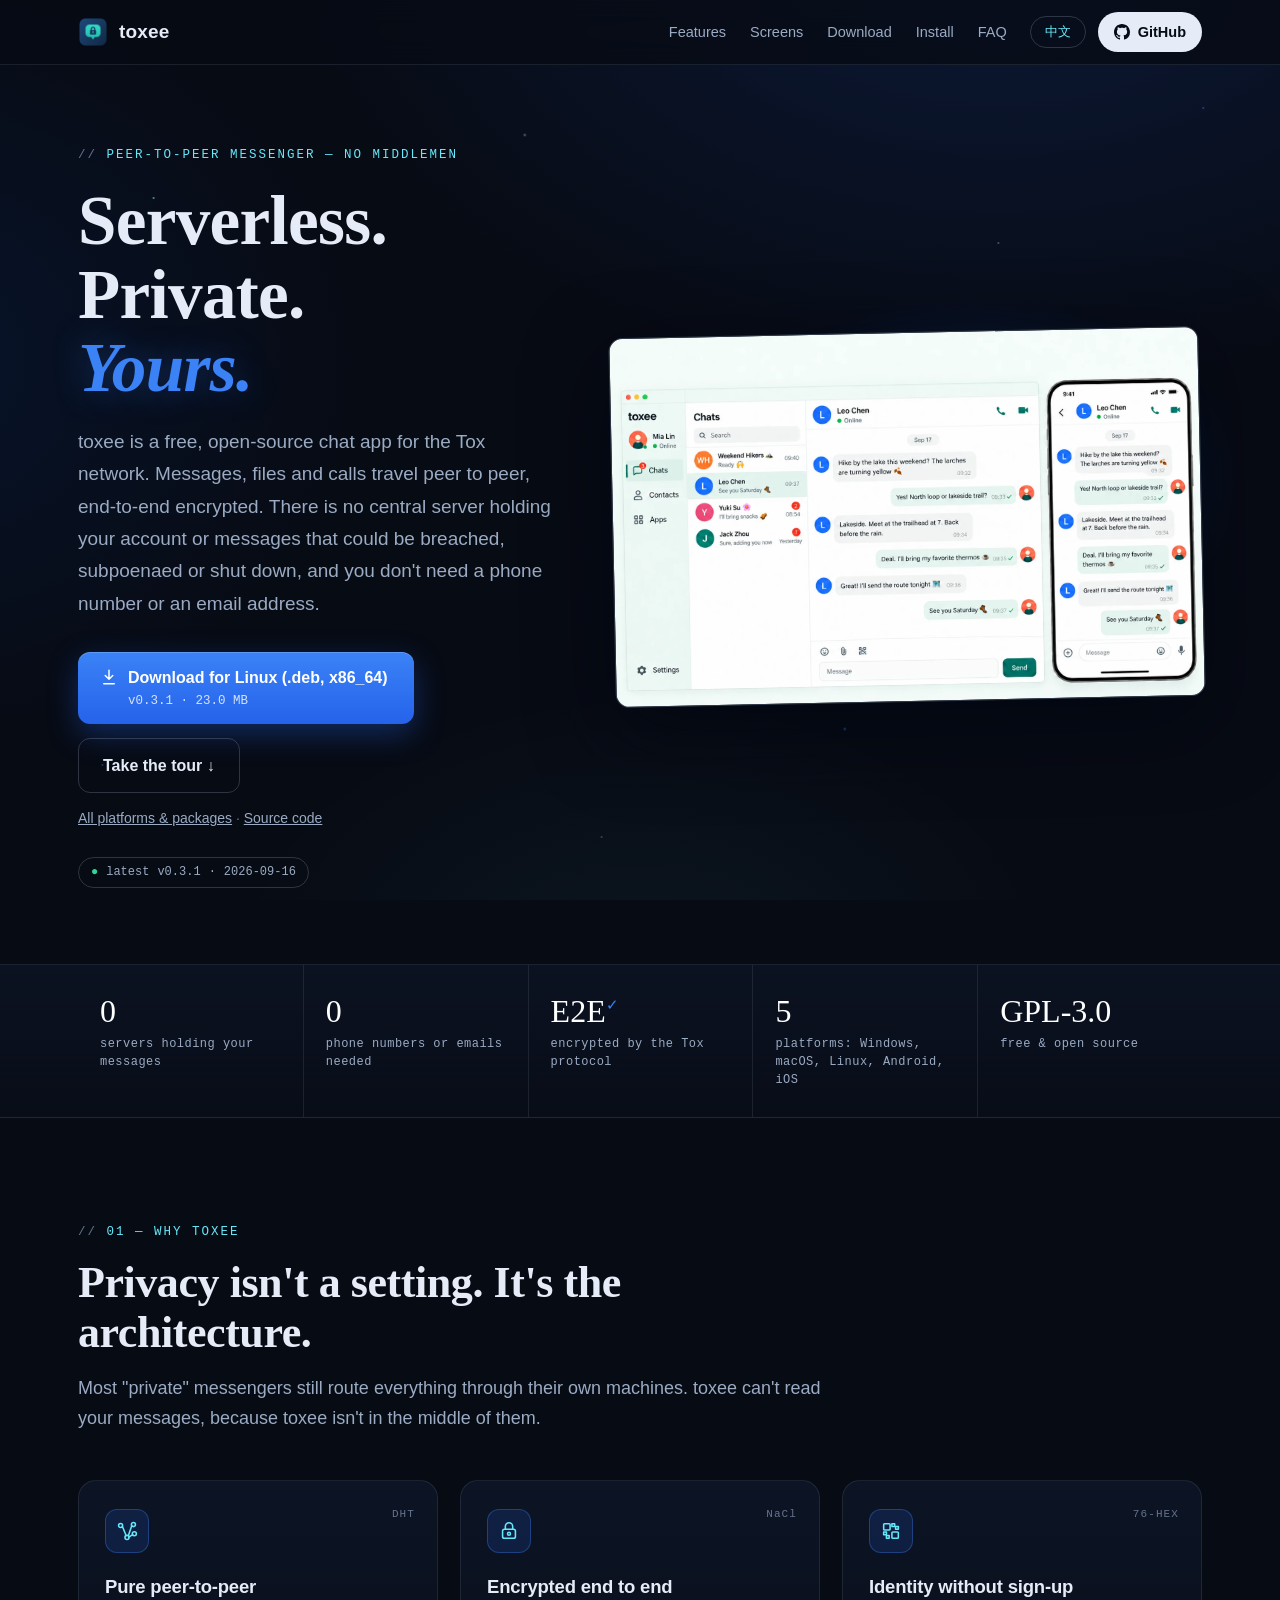
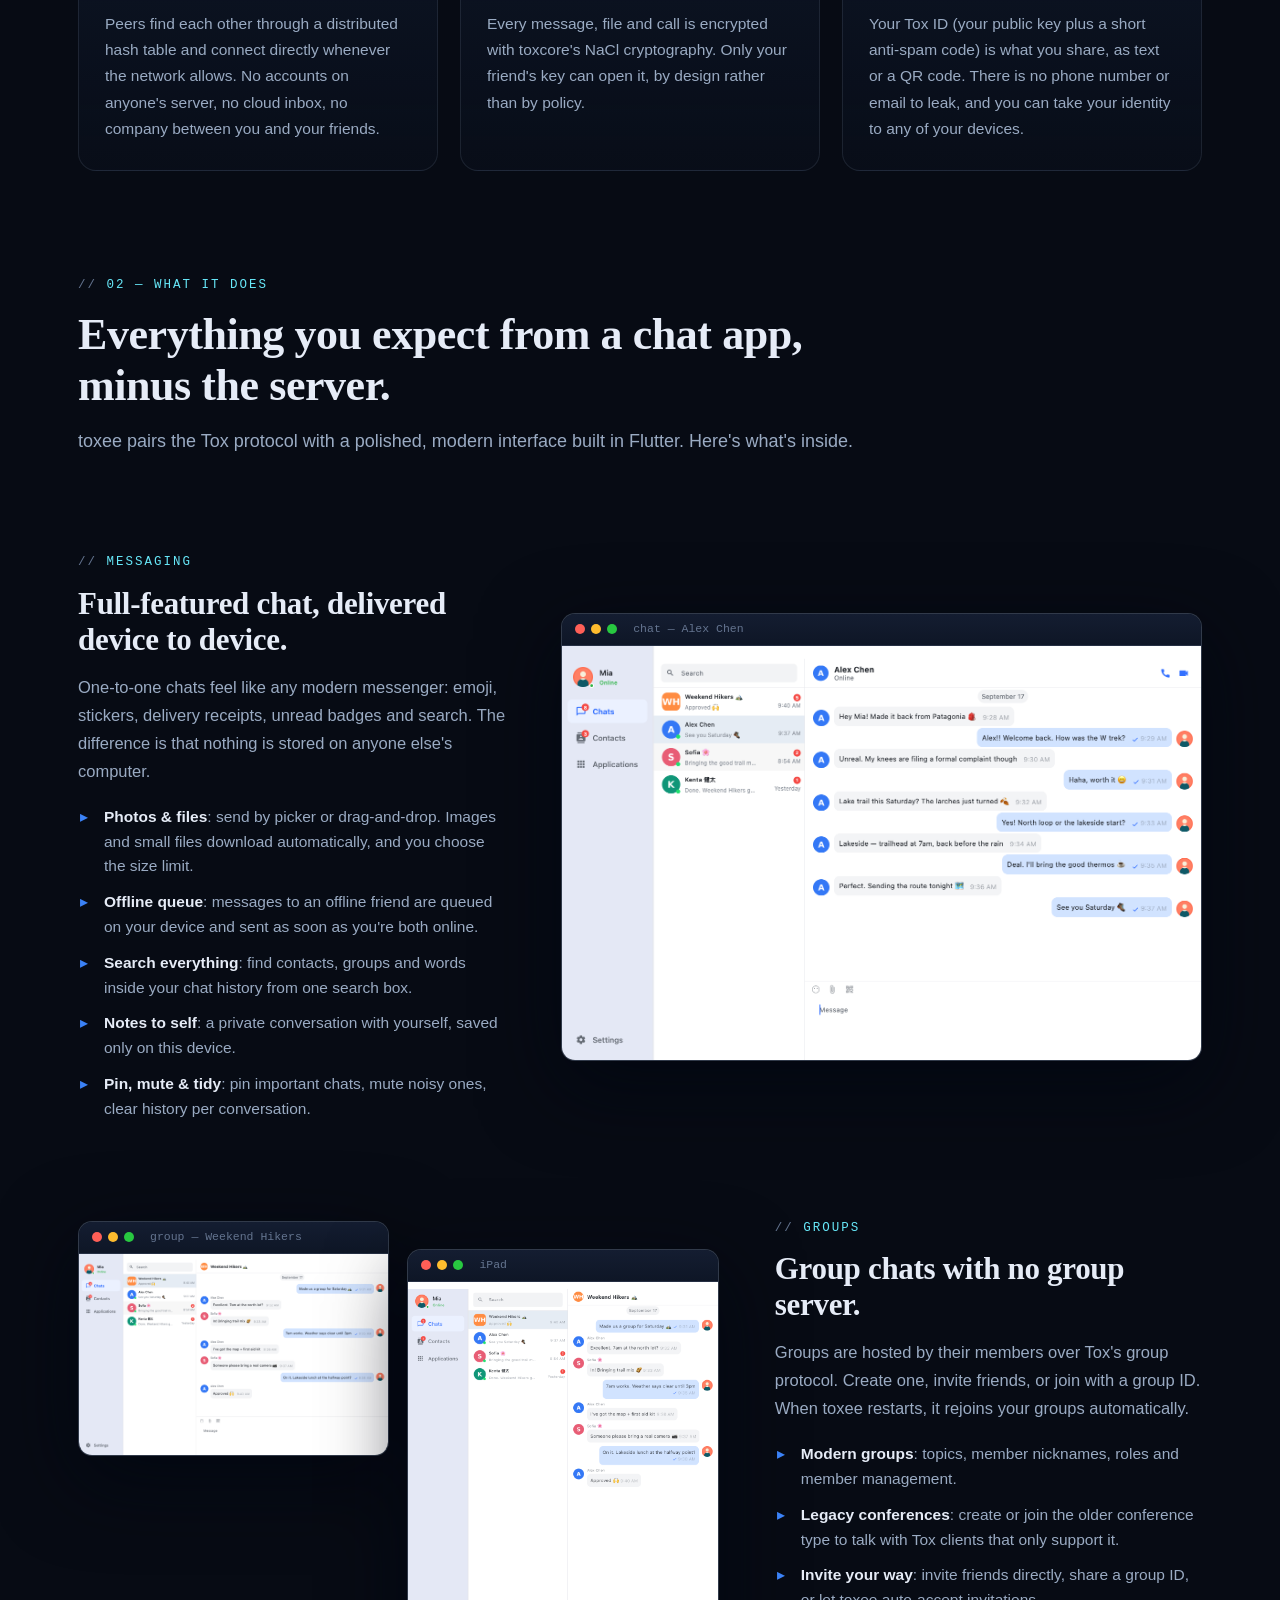
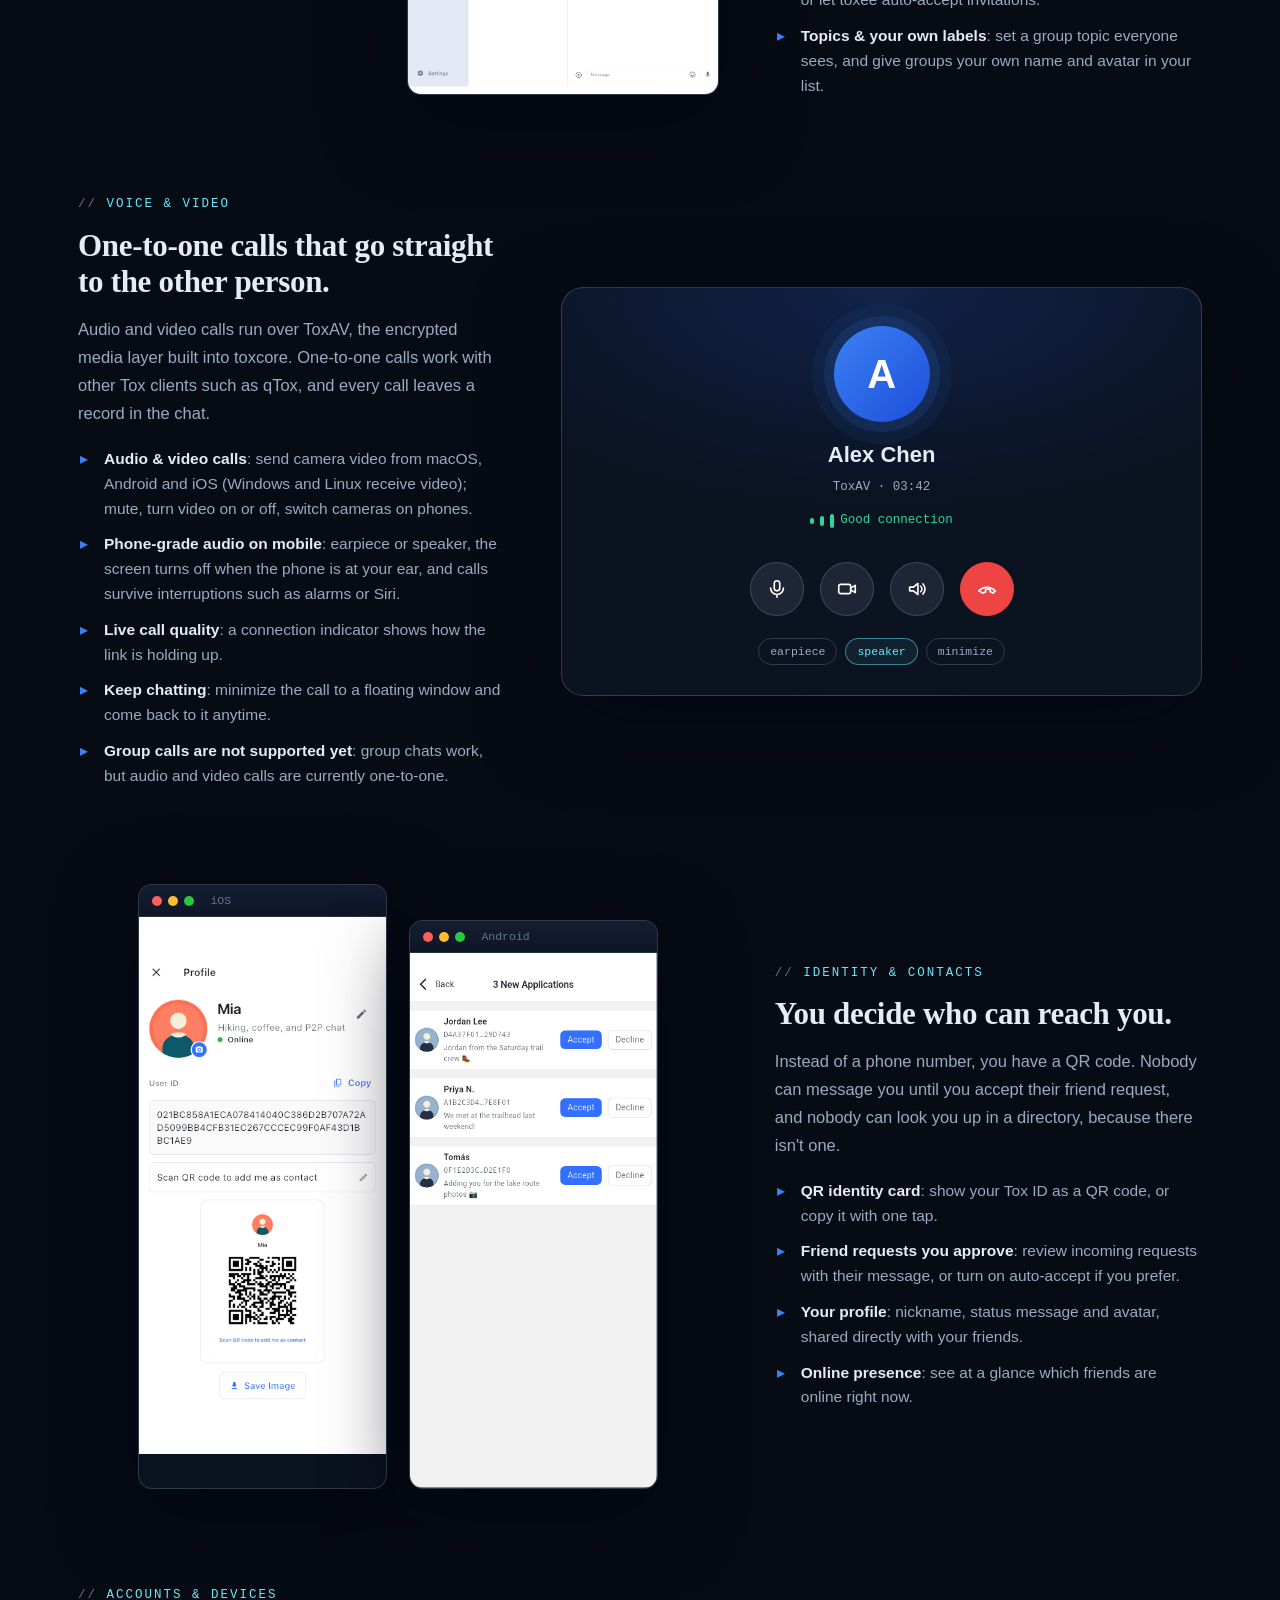
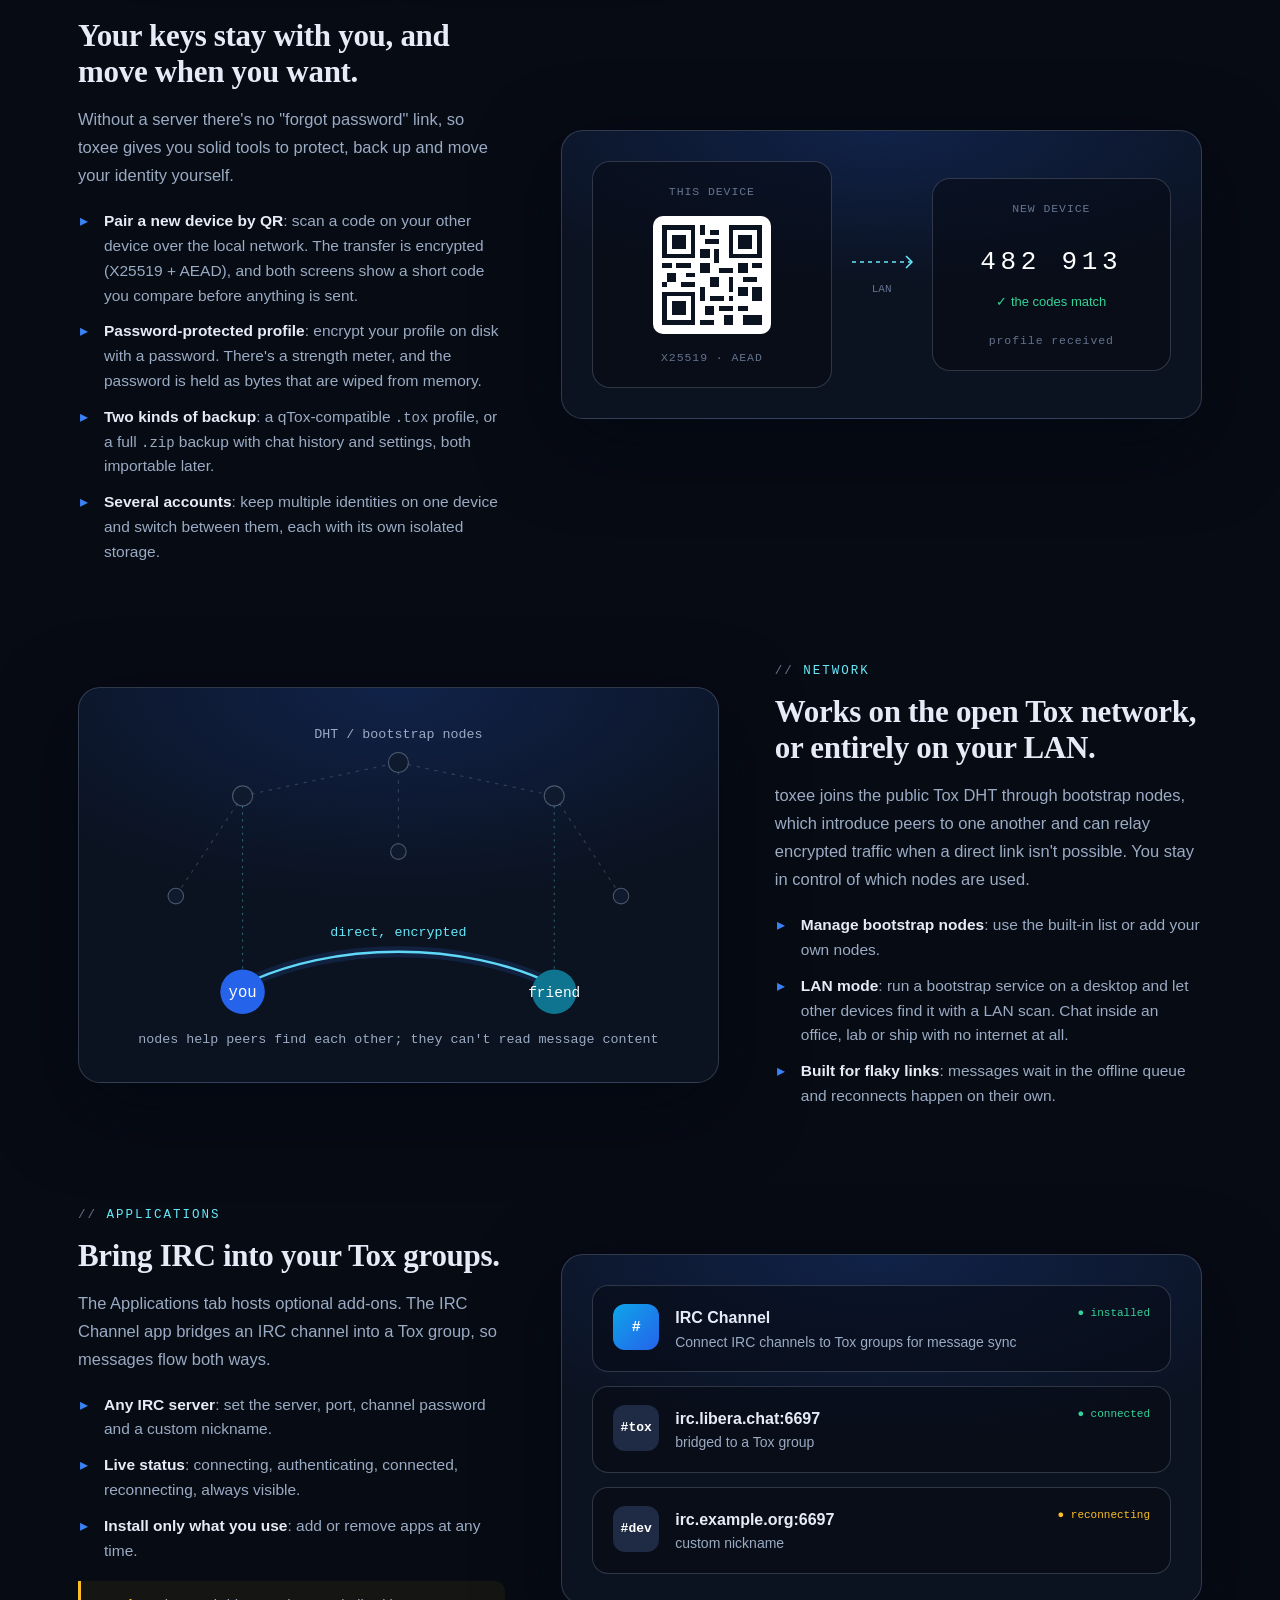
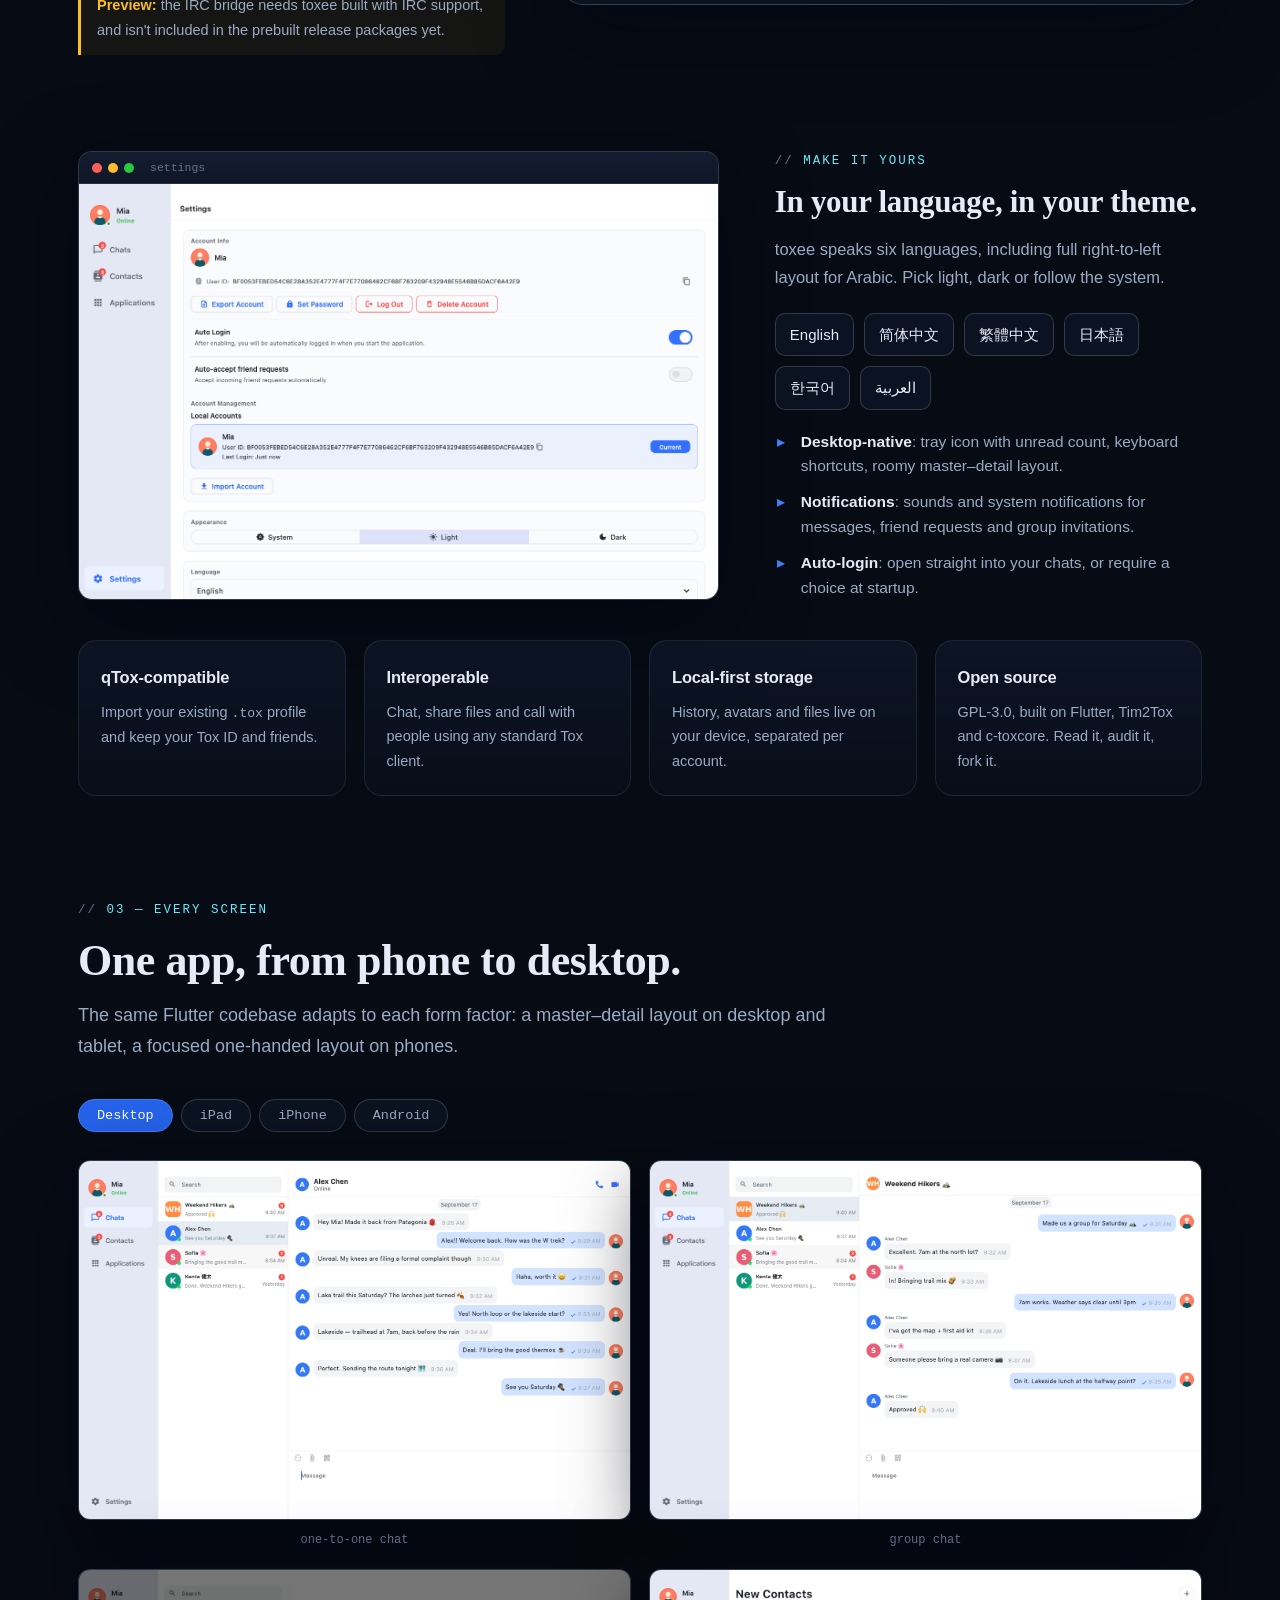
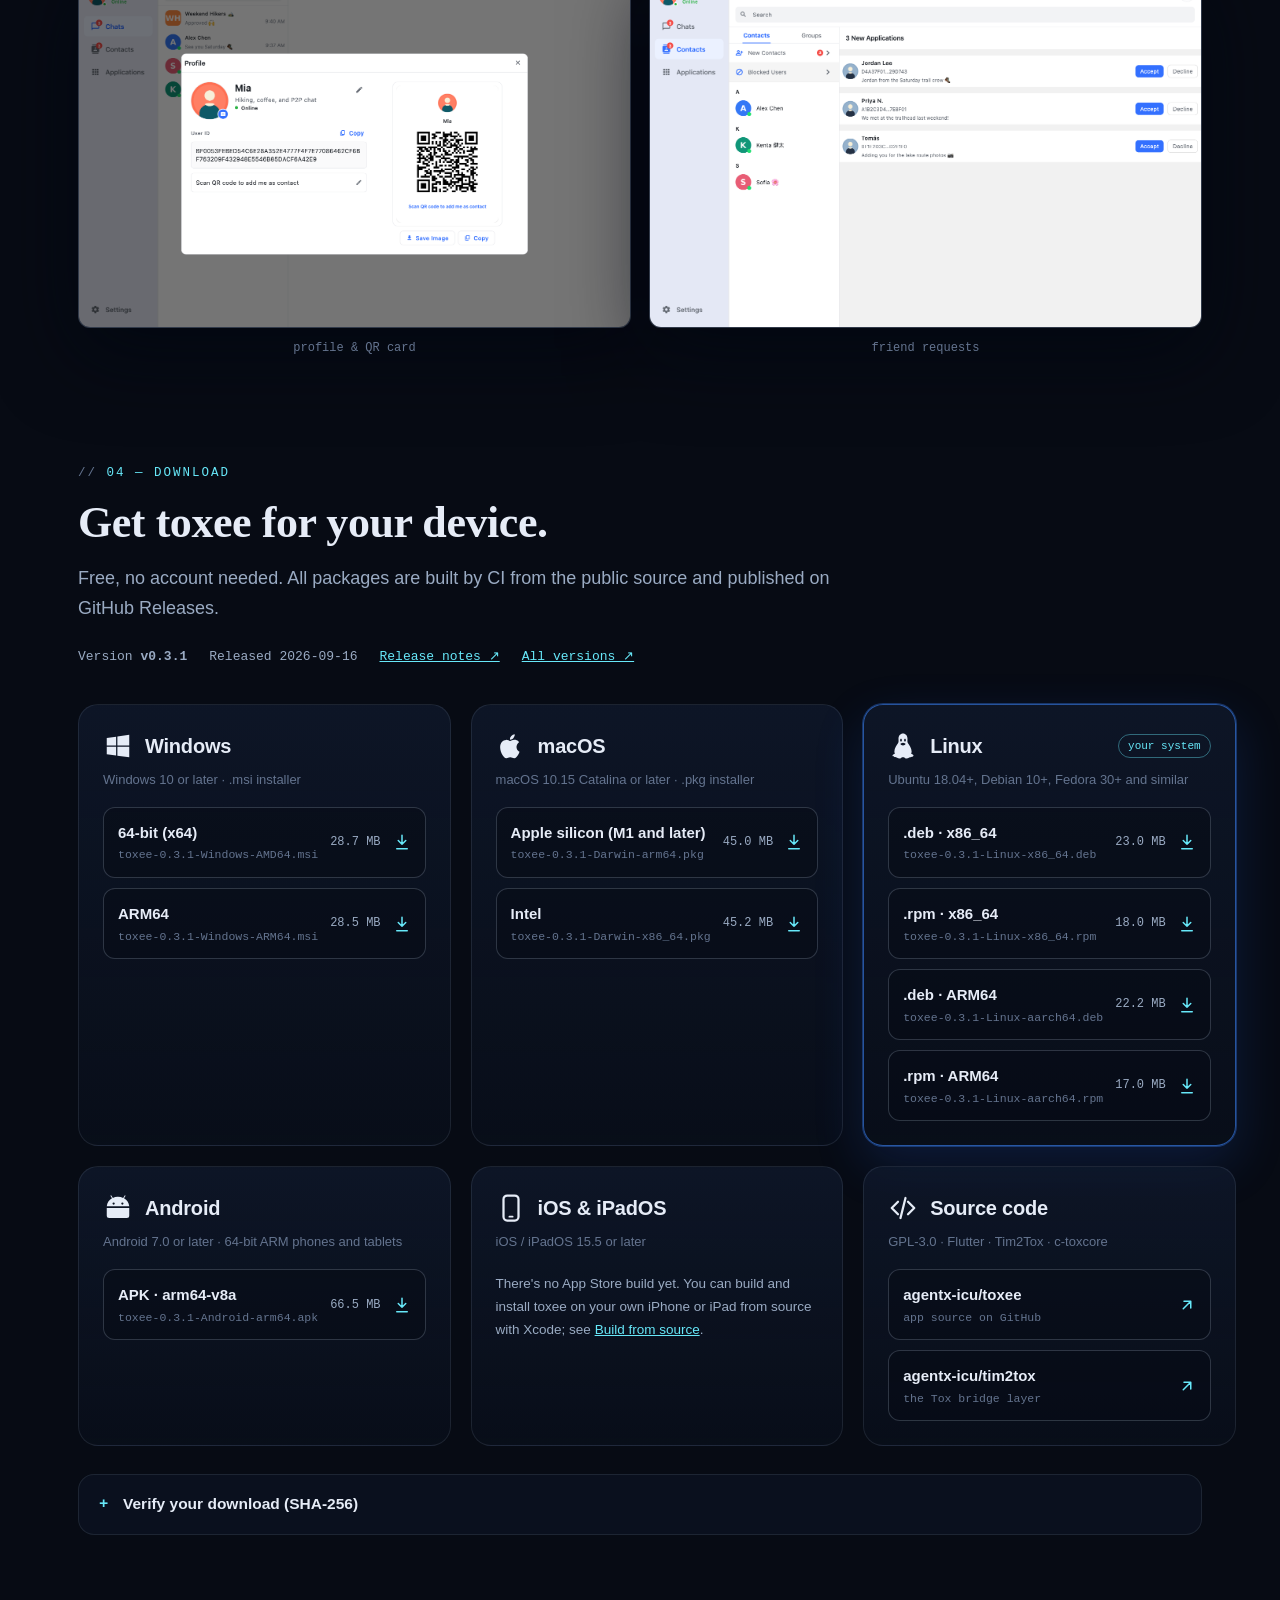
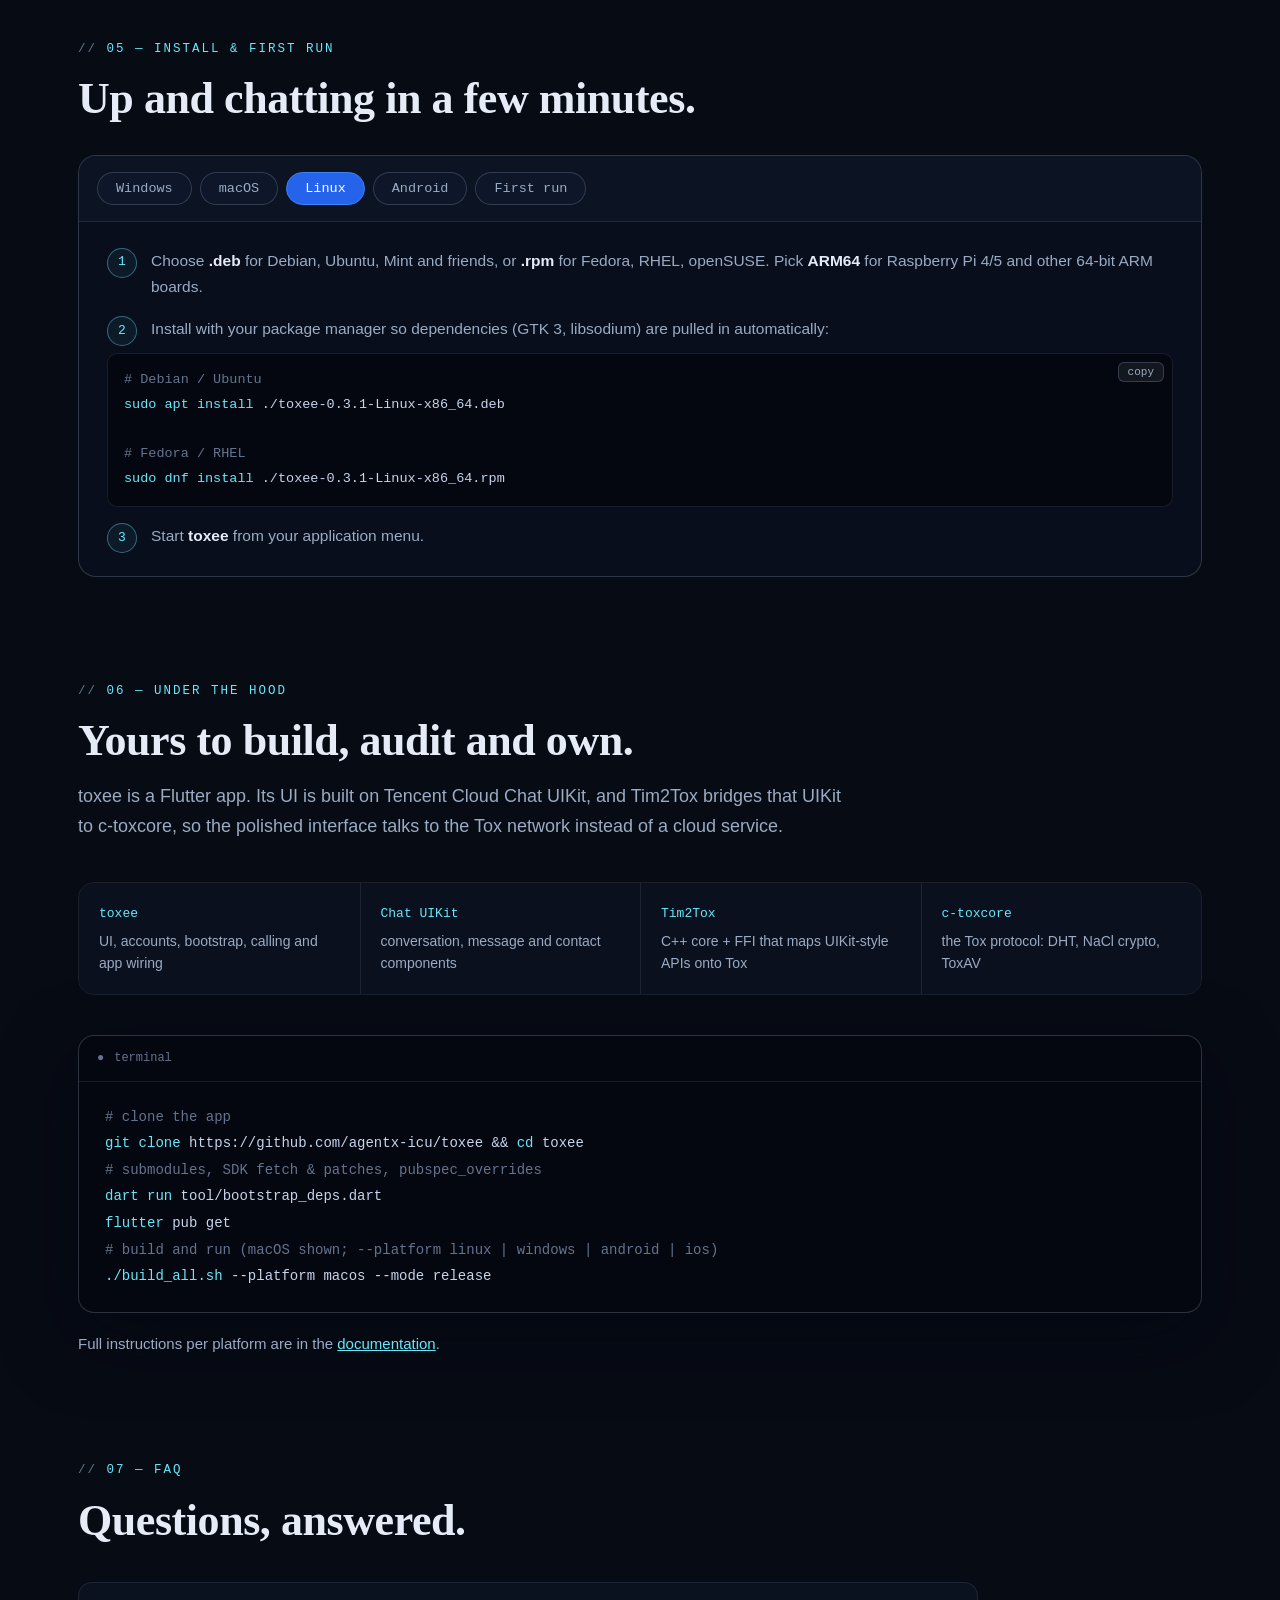
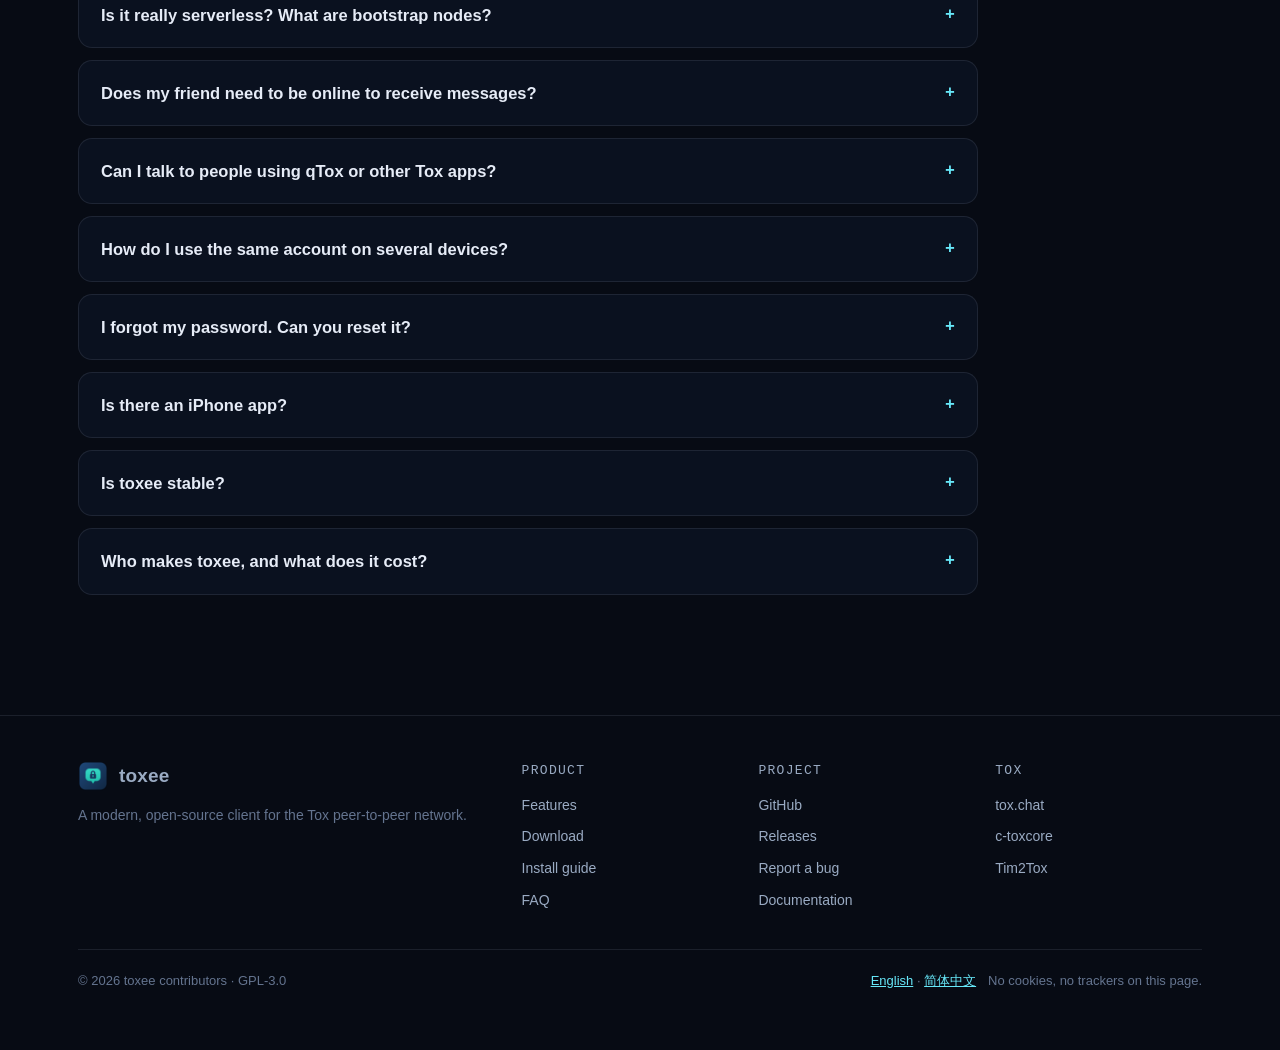
==== en/index.html @ 30efc0be "Clarify toxee group call support" ====
<!DOCTYPE html>
<!-- Generated from ../index.html by tools/build_lang_pages.py. Do not edit. -->
<html lang="en" data-lang="en" data-page-lang="en" data-base="../">
<head>
<meta charset="utf-8">
<meta name="viewport" content="width=device-width, initial-scale=1">
<title>toxee — Serverless, private, peer-to-peer chat</title>
<meta name="description" content="toxee is a free, open-source chat app for the Tox peer-to-peer network. No servers, no phone number, end-to-end encrypted messages, files, groups and calls on Windows, macOS, Linux, Android and iOS.">
<meta name="theme-color" content="#070b14">
<link rel="canonical" href="https://toxee.agentx.icu/en/">
<link rel="alternate" hreflang="en" href="https://toxee.agentx.icu/en/">
<link rel="alternate" hreflang="zh-Hans" href="https://toxee.agentx.icu/zh/">
<link rel="alternate" hreflang="x-default" href="https://toxee.agentx.icu/">
<link rel="icon" type="image/png" href="../assets/img/app_icon.png">
<link rel="apple-touch-icon" href="../assets/img/app_icon.png">
<meta property="og:type" content="website">
<meta property="og:url" content="https://toxee.agentx.icu/en/">
<meta property="og:title" content="toxee — Serverless. Private. Yours.">
<meta property="og:description" content="A modern chat client for the Tox P2P network. No servers, no phone numbers, end-to-end encrypted.">
<meta property="og:image" content="https://toxee.agentx.icu/assets/img/en/quiet-modern.webp">
<meta name="twitter:card" content="summary_large_image">
<script>
  // Pick the language before first paint so the page never flashes the wrong one.
  (function () {
    var l = document.documentElement.getAttribute("data-page-lang");
    if (!l) {
      try { l = localStorage.getItem("toxee_lang"); } catch (e) {}
      var q = /[?&]lang=(en|zh)\b/.exec(location.search);
      if (q) l = q[1];
      if (l !== "en" && l !== "zh") l = /^zh\b/i.test(navigator.language || "") ? "zh" : "en";
    }
    document.documentElement.setAttribute("data-lang", l);
    document.documentElement.lang = l === "zh" ? "zh-Hans" : "en";
  })();
</script>
<link rel="stylesheet" href="../assets/css/site.css">
</head>
<body>
<div class="mesh" aria-hidden="true"></div>

<!-- ====================================================== nav -->
<nav class="nav">
  <div class="wrap nav-in">
    <a class="brand" href="#top"><img src="../assets/img/app_icon.png" alt="" width="30" height="30"><span>toxee</span></a>
    <div class="nav-spacer"></div>
    <div class="nav-links">
      <a class="nav-a" href="#features"><span class="en">Features</span><span class="zh">功能</span></a>
      <a class="nav-a" href="#screens"><span class="en">Screens</span><span class="zh">界面</span></a>
      <a class="nav-a" href="#download"><span class="en">Download</span><span class="zh">下载</span></a>
      <a class="nav-a" href="#install"><span class="en">Install</span><span class="zh">安装</span></a>
      <a class="nav-a" href="#faq">FAQ</a>
    </div>
    <button class="lang-toggle" type="button" data-aria-en="切换到中文" data-aria-zh="Switch to English" aria-label="切换到中文"><span class="en">中文</span><span class="zh">EN</span></button>
    <a class="gh" href="https://github.com/agentx-icu/toxee" rel="noopener">
      <svg width="16" height="16" viewBox="0 0 16 16" fill="currentColor" aria-hidden="true"><path d="M8 0C3.58 0 0 3.58 0 8c0 3.54 2.29 6.53 5.47 7.59.4.07.55-.17.55-.38 0-.19-.01-.82-.01-1.49-2.01.37-2.53-.49-2.69-.94-.09-.23-.48-.94-.82-1.130-.28-.15-.68-.52-.01-.53.63-.01 1.08.58 1.23.82.72 1.21 1.87.87 2.33.66.07-.52.28-.87.51-1.07-1.78-.2-3.64-.89-3.64-3.95 0-.87.31-1.59.82-2.15-.08-.2-.36-1.02.08-2.12 0 0 .67-.21 2.2.82.64-.18 1.32-.27 2-.27s1.36.09 2 .27c1.53-1.04 2.2-.82 2.2-.82.44 1.1.16 1.92.08 2.12.51.56.82 1.27.82 2.15 0 3.070-1.87 3.75-3.65 3.95.29.25.54.73.54 1.48 0 1.07-.01 1.93-.01 2.2 0 .21.15.46.55.38A8.01 8.01 0 0 0 16 8c0-4.42-3.58-8-8-8z"/></svg>
      <span>GitHub</span>
    </a>
  </div>
</nav>

<!-- ====================================================== hero -->
<header class="hero" id="top">
  <div class="wrap hero-grid">
    <div>
      <div class="eyebrow rise d1"><span class="en">peer-to-peer messenger — no middlemen</span><span class="zh">点对点通讯 — 没有中间人</span></div>
      <h1 class="rise d2"><span class="en">Serverless.<br>Private.<br><em>Yours.</em></span><span class="zh">无服务器。<br>真隐私。<br><em>属于你。</em></span></h1>
      <p class="lead rise d3">
        <span class="en">toxee is a free, open-source chat app for the Tox network. Messages, files and calls travel peer to peer, end-to-end encrypted. There is no central server holding your account or messages that could be breached, subpoenaed or shut down, and you don't need a phone number or an email address.</span>
        <span class="zh">toxee 是一款基于 Tox 网络的免费开源聊天应用。消息、文件与通话在设备之间点对点传输，全程端到端加密——没有存放你账号和消息、可被入侵、调取或关停的中心服务器，也不需要手机号或邮箱。</span>
      </p>
      <div class="cta-row rise d4">
        <a class="btn btn-blue btn-dl" id="hero-dl" href="#download">
          <span class="row">
            <svg viewBox="0 0 24 24" fill="none" stroke="currentColor" stroke-width="2" stroke-linecap="round" stroke-linejoin="round" aria-hidden="true"><path d="M12 3v12M7 10l5 5 5-5M5 21h14"/></svg>
            <span class="hero-dl-label">Download toxee</span>
          </span>
          <small class="hero-dl-sub">v0.3.1</small>
        </a>
        <a class="btn btn-ghost" href="#features"><span class="en">Take the tour ↓</span><span class="zh">功能导览 ↓</span></a>
      </div>
      <div class="hero-alt rise d5">
        <span id="hero-other-mac" hidden><span class="en">Other Mac? </span><span class="zh">另一种 Mac？</span><a href="#download">macOS (Intel)</a> · </span>
        <a href="#download"><span class="en">All platforms &amp; packages</span><span class="zh">全部平台与安装包</span></a> ·
        <a href="https://github.com/agentx-icu/toxee" rel="noopener"><span class="en">Source code</span><span class="zh">源代码</span></a>
      </div>
      <a class="badge rise d5" data-release-link href="https://github.com/agentx-icu/toxee/releases"><b>●</b><span class="en">latest</span><span class="zh">最新版本</span> <span data-version>v0.3.1</span> · <span data-release-date>2026-09-16</span></a>
    </div>
    <div class="hero-shot rise d3">
      <div class="frame">
        <img data-shot="quiet-modern.webp" src="../assets/img/en/quiet-modern.webp" width="1586" height="992"
             data-alt-en="toxee on desktop and mobile: a conversation list and a chat window side by side"
             data-alt-zh="toxee 桌面端与手机端：会话列表与聊天窗口并排"
             alt="toxee on desktop and mobile: a conversation list and a chat window side by side">
      </div>
    </div>
  </div>

  <div class="stats">
    <div class="wrap stats-in">
      <div class="stat"><div class="n">0</div><div class="l"><span class="en">servers holding your messages</span><span class="zh">存放你消息的服务器</span></div></div>
      <div class="stat"><div class="n">0</div><div class="l"><span class="en">phone numbers or emails needed</span><span class="zh">所需的手机号或邮箱</span></div></div>
      <div class="stat"><div class="n">E2E<sup>✓</sup></div><div class="l"><span class="en">encrypted by the Tox protocol</span><span class="zh">Tox 协议端到端加密</span></div></div>
      <div class="stat"><div class="n">5</div><div class="l"><span class="en">platforms: Windows, macOS, Linux, Android, iOS</span><span class="zh">平台：Windows、macOS、Linux、Android、iOS</span></div></div>
      <div class="stat"><div class="n">GPL-3.0</div><div class="l"><span class="en">free &amp; open source</span><span class="zh">自由开源</span></div></div>
    </div>
  </div>
</header>

<main>

<!-- ====================================================== why -->
<section id="why">
  <div class="wrap">
    <div class="sec-head">
      <div class="eyebrow"><span class="en">01 — why toxee</span><span class="zh">01 — 为什么选 toxee</span></div>
      <h2><span class="en">Privacy isn't a setting. It's the architecture.</span><span class="zh">隐私不是一个开关，而是架构本身。</span></h2>
      <p><span class="en">Most "private" messengers still route everything through their own machines. toxee can't read your messages, because toxee isn't in the middle of them.</span><span class="zh">大多数“私密”通讯软件仍把一切经由自家服务器转发。toxee 读不到你的消息，因为 toxee 根本不在你们之间。</span></p>
    </div>
    <div class="grid3">
      <div class="card">
        <span class="tag">DHT</span>
        <div class="ic"><svg viewBox="0 0 24 24"><circle cx="5" cy="6" r="2.2"/><circle cx="19" cy="5" r="2.2"/><circle cx="12" cy="19" r="2.2"/><circle cx="20" cy="15" r="2.2"/><path d="M7 7l4 10M17.2 6.2L13.5 17M14 18.6l4.2-2.6"/></svg></div>
        <h3><span class="en">Pure peer-to-peer</span><span class="zh">纯粹的点对点</span></h3>
        <p><span class="en">Peers find each other through a distributed hash table and connect directly whenever the network allows. No accounts on anyone's server, no cloud inbox, no company between you and your friends.</span><span class="zh">节点通过分布式哈希表互相发现，网络条件允许时直接连接。没有注册在别人服务器上的账号，没有云端收件箱，你和朋友之间没有任何公司。</span></p>
      </div>
      <div class="card">
        <span class="tag">NaCl</span>
        <div class="ic"><svg viewBox="0 0 24 24"><rect x="5" y="10" width="14" height="10" rx="2"/><path d="M8 10V7a4 4 0 0 1 8 0v3"/><circle cx="12" cy="15" r="1.6"/></svg></div>
        <h3><span class="en">Encrypted end to end</span><span class="zh">端到端加密</span></h3>
        <p><span class="en">Every message, file and call is encrypted with toxcore's NaCl cryptography. Only your friend's key can open it, by design rather than by policy.</span><span class="zh">每条消息、每个文件、每次通话都由 toxcore 的 NaCl 加密。只有对方的密钥能解开——这是设计使然，而非政策承诺。</span></p>
      </div>
      <div class="card">
        <span class="tag">76-HEX</span>
        <div class="ic"><svg viewBox="0 0 24 24"><rect x="4" y="4" width="7" height="7" rx="1"/><rect x="13" y="4" width="3" height="3"/><rect x="17" y="7" width="3" height="3"/><rect x="4" y="13" width="3" height="3"/><rect x="7" y="17" width="3" height="3"/><rect x="13" y="13" width="7" height="7" rx="1"/></svg></div>
        <h3><span class="en">Identity without sign-up</span><span class="zh">无需注册的身份</span></h3>
        <p><span class="en">Your Tox ID (your public key plus a short anti-spam code) is what you share, as text or a QR code. There is no phone number or email to leak, and you can take your identity to any of your devices.</span><span class="zh">你的 Tox ID（公钥加一段防骚扰码）就是你分享给别人的全部，可以用文本或二维码。没有可泄露的手机号或邮箱，身份可以随你带到任何设备。</span></p>
      </div>
    </div>
  </div>
</section>

<!-- ====================================================== features -->
<section id="features">
  <div class="wrap">
    <div class="sec-head">
      <div class="eyebrow"><span class="en">02 — what it does</span><span class="zh">02 — 功能详解</span></div>
      <h2><span class="en">Everything you expect from a chat app, minus the server.</span><span class="zh">聊天应用该有的都有，唯独没有服务器。</span></h2>
      <p><span class="en">toxee pairs the Tox protocol with a polished, modern interface built in Flutter. Here's what's inside.</span><span class="zh">toxee 把 Tox 协议与基于 Flutter 的精致现代界面结合在一起。下面逐一介绍。</span></p>
    </div>

    <!-- messaging -->
    <div class="feat">
      <div class="feat-copy">
        <div class="eyebrow"><span class="en">messaging</span><span class="zh">消息</span></div>
        <h3><span class="en">Full-featured chat, delivered device to device.</span><span class="zh">功能完整的聊天，设备直达设备。</span></h3>
        <p><span class="en">One-to-one chats feel like any modern messenger: emoji, stickers, delivery receipts, unread badges and search. The difference is that nothing is stored on anyone else's computer.</span><span class="zh">一对一聊天和你熟悉的现代通讯软件一样顺手：表情、贴纸、送达回执、未读角标和搜索。不同的是，没有任何内容存放在别人的电脑上。</span></p>
        <ul class="ticks">
          <li><span class="en"><b>Photos &amp; files</b>: send by picker or drag-and-drop. Images and small files download automatically, and you choose the size limit.</span><span class="zh"><b>图片与文件</b>：通过选择器或拖拽发送。图片与小文件自动下载，大小阈值由你设定。</span></li>
          <li><span class="en"><b>Offline queue</b>: messages to an offline friend are queued on your device and sent as soon as you're both online.</span><span class="zh"><b>离线队列</b>：发给离线好友的消息先排队存在本机，双方同时在线时立即送出。</span></li>
          <li><span class="en"><b>Search everything</b>: find contacts, groups and words inside your chat history from one search box.</span><span class="zh"><b>全局搜索</b>：一个搜索框同时查找联系人、群组和聊天记录中的内容。</span></li>
          <li><span class="en"><b>Notes to self</b>: a private conversation with yourself, saved only on this device.</span><span class="zh"><b>给自己发消息</b>：一个只属于你的会话，仅保存在本机。</span></li>
          <li><span class="en"><b>Pin, mute &amp; tidy</b>: pin important chats, mute noisy ones, clear history per conversation.</span><span class="zh"><b>置顶、免打扰与清理</b>：置顶重要会话、静音嘈杂的会话，可逐个清空聊天记录。</span></li>
        </ul>
      </div>
      <div class="frame">
        <div class="bar"><i></i><i></i><i></i><b><span class="en">chat — Alex Chen</span><span class="zh">聊天 — 陈亮</span></b></div>
        <img data-shot="desktop/c2c.png" src="../assets/img/en/desktop/c2c.png" width="1400" height="909" loading="lazy"
             data-alt-en="toxee desktop: one-to-one chat with delivery ticks and emoji" data-alt-zh="toxee 桌面端：带送达标记与表情的一对一聊天"
             alt="toxee desktop: one-to-one chat with delivery ticks and emoji">
      </div>
    </div>

    <!-- groups -->
    <div class="feat flip">
      <div class="duo">
        <div class="frame">
          <div class="bar"><i></i><i></i><i></i><b><span class="en">group — Weekend Hikers</span><span class="zh">群聊 — 周末徒步队</span></b></div>
          <img data-shot="desktop/group_chat.png" src="../assets/img/en/desktop/group_chat.png" width="1400" height="909" loading="lazy"
               data-alt-en="toxee desktop: a group chat with several members" data-alt-zh="toxee 桌面端：多人群聊" alt="toxee desktop: a group chat with several members">
        </div>
        <div class="frame">
          <div class="bar"><i></i><i></i><i></i><b>iPad</b></div>
          <img data-shot="ipad/group_chat.png" src="../assets/img/en/ipad/group_chat.png" width="1032" height="1376" loading="lazy"
               data-alt-en="toxee on iPad: group chat in a split view" data-alt-zh="toxee iPad 版：分栏布局中的群聊" alt="toxee on iPad: group chat in a split view">
        </div>
      </div>
      <div class="feat-copy">
        <div class="eyebrow"><span class="en">groups</span><span class="zh">群组</span></div>
        <h3><span class="en">Group chats with no group server.</span><span class="zh">没有群服务器的群聊。</span></h3>
        <p><span class="en">Groups are hosted by their members over Tox's group protocol. Create one, invite friends, or join with a group ID. When toxee restarts, it rejoins your groups automatically.</span><span class="zh">群组由成员通过 Tox 群协议共同承载。你可以创建群、邀请好友，或凭群 ID 加入；toxee 重启后会自动重新加入你的群。</span></p>
        <ul class="ticks">
          <li><span class="en"><b>Modern groups</b>: topics, member nicknames, roles and member management.</span><span class="zh"><b>新版群组</b>：群公告、群昵称、成员角色与成员管理。</span></li>
          <li><span class="en"><b>Legacy conferences</b>: create or join the older conference type to talk with Tox clients that only support it.</span><span class="zh"><b>旧版会议群</b>：可创建或加入旧式 conference，与只支持它的 Tox 客户端互通。</span></li>
          <li><span class="en"><b>Invite your way</b>: invite friends directly, share a group ID, or let toxee auto-accept invitations.</span><span class="zh"><b>灵活邀请</b>：直接邀请好友、分享群 ID，或让 toxee 自动接受群邀请。</span></li>
          <li><span class="en"><b>Topics &amp; your own labels</b>: set a group topic everyone sees, and give groups your own name and avatar in your list.</span><span class="zh"><b>群公告与个人备注</b>：设置所有成员可见的群公告，也可在自己的列表里为群改名、换头像。</span></li>
        </ul>
      </div>
    </div>

    <!-- calls -->
    <div class="feat">
      <div class="feat-copy">
        <div class="eyebrow"><span class="en">voice &amp; video</span><span class="zh">语音与视频</span></div>
        <h3><span class="en">One-to-one calls that go straight to the other person.</span><span class="zh">直达对方的一对一语音与视频通话。</span></h3>
        <p><span class="en">Audio and video calls run over ToxAV, the encrypted media layer built into toxcore. One-to-one calls work with other Tox clients such as qTox, and every call leaves a record in the chat.</span><span class="zh">语音和视频通话基于 toxcore 内置的加密媒体层 ToxAV，一对一通话能与 qTox 等其他 Tox 客户端互通，每次通话都会在聊天中留下记录。</span></p>
        <ul class="ticks">
          <li><span class="en"><b>Audio &amp; video calls</b>: send camera video from macOS, Android and iOS (Windows and Linux receive video); mute, turn video on or off, switch cameras on phones.</span><span class="zh"><b>语音与视频</b>：macOS、Android、iOS 可发送摄像头画面（Windows 与 Linux 可接收视频）；支持静音、开关画面，手机上可切换摄像头。</span></li>
          <li><span class="en"><b>Phone-grade audio on mobile</b>: earpiece or speaker, the screen turns off when the phone is at your ear, and calls survive interruptions such as alarms or Siri.</span><span class="zh"><b>手机级通话体验</b>：听筒或扬声器切换，贴耳自动熄屏，闹钟、Siri 等打断后可恢复。</span></li>
          <li><span class="en"><b>Live call quality</b>: a connection indicator shows how the link is holding up.</span><span class="zh"><b>实时通话质量</b>：连接质量指示随时显示链路状况。</span></li>
          <li><span class="en"><b>Keep chatting</b>: minimize the call to a floating window and come back to it anytime.</span><span class="zh"><b>边聊边通话</b>：通话可最小化为悬浮窗，随时返回。</span></li>
          <li><span class="en"><b>Group calls are not supported yet</b>: group chats work, but audio and video calls are currently one-to-one.</span><span class="zh"><b>暂不支持群组通话</b>：群聊可以使用，但音视频通话目前仅支持一对一。</span></li>
        </ul>
      </div>
      <div class="mock" aria-hidden="true">
        <div class="call">
          <div class="avatar">A</div>
          <div class="who"><span class="en">Alex Chen</span><span class="zh">陈亮</span></div>
          <div class="meta">ToxAV · 03:42</div>
          <div class="q"><i style="height:6px"></i><i style="height:10px"></i><i style="height:14px"></i><span class="en">Good connection</span><span class="zh">连接良好</span></div>
          <div class="ctrls">
            <span><svg viewBox="0 0 24 24"><rect x="9" y="3" width="6" height="11" rx="3"/><path d="M5 11a7 7 0 0 0 14 0M12 18v3"/></svg></span>
            <span><svg viewBox="0 0 24 24"><rect x="3" y="7" width="13" height="10" rx="2"/><path d="M16 11l5-3v8l-5-3z"/></svg></span>
            <span><svg viewBox="0 0 24 24"><path d="M4 10v4h4l5 4V6L8 10zM16 9a4 4 0 0 1 0 6M18.5 6.5a8 8 0 0 1 0 11"/></svg></span>
            <span class="end"><svg viewBox="0 0 24 24"><path d="M3 14c5-5 13-5 18 0l-2.5 2.5-3-1.5v-2.5a10 10 0 0 0-5 0V15l-3 1.5z"/></svg></span>
          </div>
          <div class="route">
            <span class="chip"><span class="en">earpiece</span><span class="zh">听筒</span></span>
            <span class="chip on"><span class="en">speaker</span><span class="zh">扬声器</span></span>
            <span class="chip"><span class="en">minimize</span><span class="zh">最小化</span></span>
          </div>
        </div>
      </div>
    </div>

    <!-- identity -->
    <div class="feat flip">
      <div class="phone-duo">
        <div class="frame">
          <div class="bar"><i></i><i></i><i></i><b>iOS</b></div>
          <img data-shot="ios/self_profile.png" src="../assets/img/en/ios/self_profile.png" width="402" height="874" loading="lazy"
               data-alt-en="toxee on iPhone: profile with a QR code of the Tox ID" data-alt-zh="toxee iPhone 版：带 Tox ID 二维码的个人资料" alt="toxee on iPhone: profile with a QR code of the Tox ID">
        </div>
        <div class="frame">
          <div class="bar"><i></i><i></i><i></i><b>Android</b></div>
          <img data-shot="android/new_application.png" src="../assets/img/en/android/new_application.png" width="412" height="891" loading="lazy"
               data-alt-en="toxee on Android: a friend request waiting for approval" data-alt-zh="toxee Android 版：等待通过的好友申请" alt="toxee on Android: a friend request waiting for approval">
        </div>
      </div>
      <div class="feat-copy">
        <div class="eyebrow"><span class="en">identity &amp; contacts</span><span class="zh">身份与联系人</span></div>
        <h3><span class="en">You decide who can reach you.</span><span class="zh">谁能找到你，由你决定。</span></h3>
        <p><span class="en">Instead of a phone number, you have a QR code. Nobody can message you until you accept their friend request, and nobody can look you up in a directory, because there isn't one.</span><span class="zh">你用的是二维码，而不是手机号。在你通过好友申请之前，没人能给你发消息；也没人能在通讯录里搜到你——因为根本不存在这样的通讯录。</span></p>
        <ul class="ticks">
          <li><span class="en"><b>QR identity card</b>: show your Tox ID as a QR code, or copy it with one tap.</span><span class="zh"><b>二维码名片</b>：以二维码展示你的 Tox ID，或一键复制。</span></li>
          <li><span class="en"><b>Friend requests you approve</b>: review incoming requests with their message, or turn on auto-accept if you prefer.</span><span class="zh"><b>由你通过的好友申请</b>：查看申请附言后再决定，也可以开启自动通过。</span></li>
          <li><span class="en"><b>Your profile</b>: nickname, status message and avatar, shared directly with your friends.</span><span class="zh"><b>个人资料</b>：昵称、签名与头像，直接同步给好友。</span></li>
          <li><span class="en"><b>Online presence</b>: see at a glance which friends are online right now.</span><span class="zh"><b>在线状态</b>：一眼看出哪些好友此刻在线。</span></li>
        </ul>
      </div>
    </div>

    <!-- accounts / pairing / backup -->
    <div class="feat">
      <div class="feat-copy">
        <div class="eyebrow"><span class="en">accounts &amp; devices</span><span class="zh">账号与设备</span></div>
        <h3><span class="en">Your keys stay with you, and move when you want.</span><span class="zh">密钥只在你手里，想迁移时随时带走。</span></h3>
        <p><span class="en">Without a server there's no "forgot password" link, so toxee gives you solid tools to protect, back up and move your identity yourself.</span><span class="zh">没有服务器，也就没有“找回密码”。所以 toxee 给你一整套自己保护、备份和迁移身份的工具。</span></p>
        <ul class="ticks">
          <li><span class="en"><b>Pair a new device by QR</b>: scan a code on your other device over the local network. The transfer is encrypted (X25519 + AEAD), and both screens show a short code you compare before anything is sent.</span><span class="zh"><b>扫码配对新设备</b>：在局域网内用另一台设备扫码即可。传输经 X25519 + AEAD 加密，发送前两边屏幕会显示同一个短码供你核对。</span></li>
          <li><span class="en"><b>Password-protected profile</b>: encrypt your profile on disk with a password. There's a strength meter, and the password is held as bytes that are wiped from memory.</span><span class="zh"><b>密码保护的资料</b>：用密码加密磁盘上的资料文件，带强度提示；密码以可清零的字节保存在内存中。</span></li>
          <li><span class="en"><b>Two kinds of backup</b>: a qTox-compatible <code>.tox</code> profile, or a full <code>.zip</code> backup with chat history and settings, both importable later.</span><span class="zh"><b>两种备份方式</b>：与 qTox 兼容的 <code>.tox</code> 资料文件，或包含聊天记录与设置的完整 <code>.zip</code> 备份，都可随时导入。</span></li>
          <li><span class="en"><b>Several accounts</b>: keep multiple identities on one device and switch between them, each with its own isolated storage.</span><span class="zh"><b>多账号</b>：一台设备上保存多个身份并随时切换，数据彼此隔离。</span></li>
        </ul>
      </div>
      <div class="mock" aria-hidden="true">
        <div class="pair">
          <div class="dev">
            <div class="lbl"><span class="en">THIS DEVICE</span><span class="zh">当前设备</span></div>
            <div class="qr"><svg viewBox="0 0 21 21" shape-rendering="crispEdges"><path fill="#0b1220" d="M0 0h7v7H0zM1 1v5h5V1zM2 2h3v3H2zM14 0h7v7h-7zM15 1v5h5V1zM16 2h3v3h-3zM0 14h7v7H0zM1 15v5h5v-5zM2 16h3v3H2zM8 0h1v2H8zM10 1h2v1h-2zM9 3h3v1H9zM8 5h2v2H8zM11 5h1v3h-1zM0 8h2v1H0zM3 8h3v1H3zM8 8h2v2H8zM12 9h3v1h-3zM16 8h2v2h-2zM19 8h2v1h-2zM1 10h2v2H1zM5 10h2v1H5zM10 11h2v2h-2zM14 11h1v3h-1zM17 11h3v1h-3zM0 12h1v1H0zM4 12h3v1H4zM8 13h1v3H8zM16 13h2v2h-2zM19 13h2v3h-2zM10 15h3v1h-3zM14 15h1v1h-1zM9 17h2v2H9zM12 17h3v1h-3zM16 17h2v1h-2zM13 19h2v2h-2zM17 19h4v2h-4zM8 20h3v1H8z"/></svg></div>
            <div class="lbl">X25519 · AEAD</div>
          </div>
          <div class="link"><svg viewBox="0 0 64 24"><path d="M2 12h60" stroke="#67e8f9" stroke-width="1.5" stroke-dasharray="4 4"/><path d="M56 6l6 6-6 6" stroke="#67e8f9" stroke-width="1.5" fill="none"/></svg>LAN</div>
          <div class="dev">
            <div class="lbl"><span class="en">NEW DEVICE</span><span class="zh">新设备</span></div>
            <div class="sas">482 913</div>
            <div class="ok"><span class="en">✓ the codes match</span><span class="zh">✓ 两边短码一致</span></div>
            <div class="lbl" style="margin-top:18px"><span class="en">profile received</span><span class="zh">资料已接收</span></div>
          </div>
        </div>
      </div>
    </div>

    <!-- network -->
    <div class="feat flip">
      <div class="mock net" aria-hidden="true">
        <svg viewBox="0 0 520 300">
          <g stroke="rgba(148,163,184,.28)" stroke-width="1" stroke-dasharray="3 5" fill="none">
            <path d="M120 70L260 40L400 70M120 70L60 160M400 70L460 160M260 40L260 120"/>
          </g>
          <g fill="#101a2e" stroke="rgba(148,163,184,.45)">
            <circle cx="260" cy="40" r="9"/><circle cx="120" cy="70" r="9"/><circle cx="400" cy="70" r="9"/>
            <circle cx="60" cy="160" r="7"/><circle cx="460" cy="160" r="7"/><circle cx="260" cy="120" r="7"/>
          </g>
          <text x="260" y="18" text-anchor="middle"><tspan class="en">DHT / bootstrap nodes</tspan><tspan class="zh">DHT / 引导节点</tspan></text>
          <path d="M120 240C200 200 320 200 400 240" stroke="#67e8f9" stroke-width="2.2" fill="none"/>
          <path d="M120 240C200 200 320 200 400 240" stroke="#3b82f6" stroke-width="10" stroke-opacity=".15" fill="none"/>
          <g stroke="rgba(103,232,249,.35)" stroke-dasharray="2 4" fill="none"><path d="M120 225L120 79M400 225L400 79"/></g>
          <circle cx="120" cy="246" r="20" fill="#2563eb"/><text x="120" y="251" text-anchor="middle" style="fill:#fff;font-size:14px">you</text>
          <circle cx="400" cy="246" r="20" fill="#0e7490"/><text x="400" y="251" text-anchor="middle" style="fill:#fff;font-size:13px">friend</text>
          <text x="260" y="196" text-anchor="middle" style="fill:#67e8f9"><tspan class="en">direct, encrypted</tspan><tspan class="zh">直连 · 加密</tspan></text>
          <text x="260" y="292" text-anchor="middle"><tspan class="en">nodes help peers find each other; they can't read message content</tspan><tspan class="zh">节点只帮双方互相找到，无法读取消息内容</tspan></text>
        </svg>
      </div>
      <div class="feat-copy">
        <div class="eyebrow"><span class="en">network</span><span class="zh">网络</span></div>
        <h3><span class="en">Works on the open Tox network, or entirely on your LAN.</span><span class="zh">既能连公共 Tox 网络，也能只在局域网里用。</span></h3>
        <p><span class="en">toxee joins the public Tox DHT through bootstrap nodes, which introduce peers to one another and can relay encrypted traffic when a direct link isn't possible. You stay in control of which nodes are used.</span><span class="zh">toxee 通过引导节点加入公共 Tox DHT，这些节点负责让双方互相发现，无法直连时也可转发加密流量。使用哪些节点，完全由你掌控。</span></p>
        <ul class="ticks">
          <li><span class="en"><b>Manage bootstrap nodes</b>: use the built-in list or add your own nodes.</span><span class="zh"><b>管理引导节点</b>：使用内置列表，或添加自己的节点。</span></li>
          <li><span class="en"><b>LAN mode</b>: run a bootstrap service on a desktop and let other devices find it with a LAN scan. Chat inside an office, lab or ship with no internet at all.</span><span class="zh"><b>局域网模式</b>：在桌面端启动引导服务，其他设备扫描局域网即可发现它。在办公室、实验室甚至完全断网的环境里也能聊天。</span></li>
          <li><span class="en"><b>Built for flaky links</b>: messages wait in the offline queue and reconnects happen on their own.</span><span class="zh"><b>适应不稳定网络</b>：消息在离线队列中等待，断线后自动重连。</span></li>
        </ul>
      </div>
    </div>

    <!-- extensions -->
    <div class="feat">
      <div class="feat-copy">
        <div class="eyebrow"><span class="en">applications</span><span class="zh">应用扩展</span></div>
        <h3><span class="en">Bring IRC into your Tox groups.</span><span class="zh">把 IRC 频道接入你的 Tox 群。</span></h3>
        <p><span class="en">The Applications tab hosts optional add-ons. The IRC Channel app bridges an IRC channel into a Tox group, so messages flow both ways.</span><span class="zh">“应用”页提供可选扩展。IRC 频道应用把 IRC 频道桥接到一个 Tox 群，消息双向同步。</span></p>
        <ul class="ticks">
          <li><span class="en"><b>Any IRC server</b>: set the server, port, channel password and a custom nickname.</span><span class="zh"><b>任意 IRC 服务器</b>：可配置服务器、端口、频道密码和自定义昵称。</span></li>
          <li><span class="en"><b>Live status</b>: connecting, authenticating, connected, reconnecting, always visible.</span><span class="zh"><b>实时状态</b>：连接中、认证中、已连接、重连中，一目了然。</span></li>
          <li><span class="en"><b>Install only what you use</b>: add or remove apps at any time.</span><span class="zh"><b>按需安装</b>：应用随时添加或卸载。</span></li>
        </ul>
        <div class="callout"><b><span class="en">Preview:</span><span class="zh">预览功能：</span></b> <span class="en">the IRC bridge needs toxee built with IRC support, and isn't included in the prebuilt release packages yet.</span><span class="zh">IRC 桥接需要以 IRC 支持方式构建 toxee，目前的预编译安装包尚未包含。</span></div>
      </div>
      <div class="mock" aria-hidden="true">
        <div class="apps">
          <div class="app">
            <div class="ai" style="background:linear-gradient(135deg,#0ea5e9,#2563eb)">#</div>
            <div><h4><span class="en">IRC Channel</span><span class="zh">IRC 频道</span></h4><p><span class="en">Connect IRC channels to Tox groups for message sync</span><span class="zh">将 IRC 频道接入 Tox 群，同步消息</span></p></div>
            <span class="st">● <span class="en">installed</span><span class="zh">已安装</span></span>
          </div>
          <div class="app">
            <div class="ai" style="background:#1f2a44;font-size:13px">#tox</div>
            <div><h4>irc.libera.chat:6697</h4><p><span class="en">bridged to a Tox group</span><span class="zh">已桥接到 Tox 群</span></p></div>
            <span class="st">● <span class="en">connected</span><span class="zh">已连接</span></span>
          </div>
          <div class="app">
            <div class="ai" style="background:#1f2a44;font-size:13px">#dev</div>
            <div><h4>irc.example.org:6697</h4><p><span class="en">custom nickname</span><span class="zh">自定义昵称</span></p></div>
            <span class="st" style="color:var(--amber)">● <span class="en">reconnecting</span><span class="zh">重连中</span></span>
          </div>
        </div>
      </div>
    </div>

    <!-- personalisation -->
    <div class="feat flip">
      <div class="frame">
        <div class="bar"><i></i><i></i><i></i><b><span class="en">settings</span><span class="zh">设置</span></b></div>
        <img data-shot="desktop/settings.png" src="../assets/img/en/desktop/settings.png" width="1400" height="909" loading="lazy"
             data-alt-en="toxee settings: account, auto-login, theme and language" data-alt-zh="toxee 设置：账号、自动登录、主题与语言" alt="toxee settings: account, auto-login, theme and language">
      </div>
      <div class="feat-copy">
        <div class="eyebrow"><span class="en">make it yours</span><span class="zh">个性化</span></div>
        <h3><span class="en">In your language, in your theme.</span><span class="zh">你的语言，你的主题。</span></h3>
        <p><span class="en">toxee speaks six languages, including full right-to-left layout for Arabic. Pick light, dark or follow the system.</span><span class="zh">toxee 支持六种界面语言，阿拉伯语为完整的从右到左布局。主题可选浅色、深色或跟随系统。</span></p>
        <div class="langs"><span>English</span><span>简体中文</span><span>繁體中文</span><span>日本語</span><span>한국어</span><span>العربية</span></div>
        <ul class="ticks">
          <li><span class="en"><b>Desktop-native</b>: tray icon with unread count, keyboard shortcuts, roomy master–detail layout.</span><span class="zh"><b>桌面原生体验</b>：托盘图标显示未读数、键盘快捷键、宽敞的主从布局。</span></li>
          <li><span class="en"><b>Notifications</b>: sounds and system notifications for messages, friend requests and group invitations.</span><span class="zh"><b>通知</b>：新消息、好友申请与群邀请的提示音和系统通知。</span></li>
          <li><span class="en"><b>Auto-login</b>: open straight into your chats, or require a choice at startup.</span><span class="zh"><b>自动登录</b>：启动直接进入聊天，或每次手动选择账号。</span></li>
        </ul>
      </div>
    </div>

    <!-- more -->
    <div class="grid4">
      <div class="card mini"><h3><span class="en">qTox-compatible</span><span class="zh">兼容 qTox</span></h3><p><span class="en">Import your existing <code>.tox</code> profile and keep your Tox ID and friends.</span><span class="zh">导入已有的 <code>.tox</code> 资料，Tox ID 与好友全部保留。</span></p></div>
      <div class="card mini"><h3><span class="en">Interoperable</span><span class="zh">跨客户端互通</span></h3><p><span class="en">Chat, share files and call with people using any standard Tox client.</span><span class="zh">与使用任意标准 Tox 客户端的人聊天、传文件和通话。</span></p></div>
      <div class="card mini"><h3><span class="en">Local-first storage</span><span class="zh">数据只在本地</span></h3><p><span class="en">History, avatars and files live on your device, separated per account.</span><span class="zh">聊天记录、头像与文件都保存在本机，按账号隔离。</span></p></div>
      <div class="card mini"><h3><span class="en">Open source</span><span class="zh">开源</span></h3><p><span class="en">GPL-3.0, built on Flutter, Tim2Tox and c-toxcore. Read it, audit it, fork it.</span><span class="zh">GPL-3.0 协议，基于 Flutter、Tim2Tox 与 c-toxcore。可阅读、可审计、可分叉。</span></p></div>
    </div>
  </div>
</section>

<!-- ====================================================== screens -->
<section id="screens">
  <div class="wrap">
    <div class="sec-head">
      <div class="eyebrow"><span class="en">03 — every screen</span><span class="zh">03 — 每一块屏幕</span></div>
      <h2><span class="en">One app, from phone to desktop.</span><span class="zh">一个应用，从手机到桌面。</span></h2>
      <p><span class="en">The same Flutter codebase adapts to each form factor: a master–detail layout on desktop and tablet, a focused one-handed layout on phones.</span><span class="zh">同一套 Flutter 代码适配各种尺寸：桌面与平板是主从分栏布局，手机是专注的单手布局。</span></p>
    </div>
    <div class="tabs" role="tablist" aria-label="Platform">
      <button class="tab" role="tab" aria-selected="true" aria-controls="g-desktop" id="t-desktop" data-key="desktop" type="button"><span class="en">Desktop</span><span class="zh">桌面</span></button>
      <button class="tab" role="tab" aria-selected="false" aria-controls="g-ipad" id="t-ipad" data-key="ipad" tabindex="-1" type="button">iPad</button>
      <button class="tab" role="tab" aria-selected="false" aria-controls="g-ios" id="t-ios" data-key="ios" tabindex="-1" type="button">iPhone</button>
      <button class="tab" role="tab" aria-selected="false" aria-controls="g-android" id="t-android" data-key="android" tabindex="-1" type="button">Android</button>
    </div>

    <div class="gallery desktop" id="g-desktop" role="tabpanel" tabindex="0" aria-labelledby="t-desktop">
      <figure><div class="frame"><img data-shot="desktop/c2c.png" src="../assets/img/en/desktop/c2c.png" width="1400" height="909" loading="lazy" alt=""></div><figcaption><span class="en">one-to-one chat</span><span class="zh">单聊</span></figcaption></figure>
      <figure><div class="frame"><img data-shot="desktop/group_chat.png" src="../assets/img/en/desktop/group_chat.png" width="1400" height="909" loading="lazy" alt=""></div><figcaption><span class="en">group chat</span><span class="zh">群聊</span></figcaption></figure>
      <figure><div class="frame"><img data-shot="desktop/self_profile.png" src="../assets/img/en/desktop/self_profile.png" width="1400" height="909" loading="lazy" alt=""></div><figcaption><span class="en">profile &amp; QR card</span><span class="zh">个人资料与二维码</span></figcaption></figure>
      <figure><div class="frame"><img data-shot="desktop/new_application.png" src="../assets/img/en/desktop/new_application.png" width="1400" height="909" loading="lazy" alt=""></div><figcaption><span class="en">friend requests</span><span class="zh">好友申请</span></figcaption></figure>
    </div>
    <div class="gallery ipad" id="g-ipad" role="tabpanel" tabindex="0" aria-labelledby="t-ipad" hidden>
      <figure><div class="frame"><img data-shot="ipad/c2c.png" src="../assets/img/en/ipad/c2c.png" width="1032" height="1376" loading="lazy" alt=""></div><figcaption><span class="en">one-to-one chat</span><span class="zh">单聊</span></figcaption></figure>
      <figure><div class="frame"><img data-shot="ipad/group_chat.png" src="../assets/img/en/ipad/group_chat.png" width="1032" height="1376" loading="lazy" alt=""></div><figcaption><span class="en">group chat</span><span class="zh">群聊</span></figcaption></figure>
      <figure><div class="frame"><img data-shot="ipad/settings.png" src="../assets/img/en/ipad/settings.png" width="1032" height="1376" loading="lazy" alt=""></div><figcaption><span class="en">settings</span><span class="zh">设置</span></figcaption></figure>
    </div>
    <div class="gallery phone" id="g-ios" role="tabpanel" tabindex="0" aria-labelledby="t-ios" hidden>
      <figure><div class="frame"><img data-shot="ios/c2c.png" src="../assets/img/en/ios/c2c.png" width="402" height="874" loading="lazy" alt=""></div><figcaption><span class="en">chat</span><span class="zh">单聊</span></figcaption></figure>
      <figure><div class="frame"><img data-shot="ios/group_chat.png" src="../assets/img/en/ios/group_chat.png" width="402" height="874" loading="lazy" alt=""></div><figcaption><span class="en">group</span><span class="zh">群聊</span></figcaption></figure>
      <figure><div class="frame"><img data-shot="ios/self_profile.png" src="../assets/img/en/ios/self_profile.png" width="402" height="874" loading="lazy" alt=""></div><figcaption><span class="en">profile</span><span class="zh">个人资料</span></figcaption></figure>
      <figure><div class="frame"><img data-shot="ios/new_application.png" src="../assets/img/en/ios/new_application.png" width="402" height="874" loading="lazy" alt=""></div><figcaption><span class="en">requests</span><span class="zh">好友申请</span></figcaption></figure>
      <figure><div class="frame"><img data-shot="ios/settings.png" src="../assets/img/en/ios/settings.png" width="402" height="874" loading="lazy" alt=""></div><figcaption><span class="en">settings</span><span class="zh">设置</span></figcaption></figure>
    </div>
    <div class="gallery phone" id="g-android" role="tabpanel" tabindex="0" aria-labelledby="t-android" hidden>
      <figure><div class="frame"><img data-shot="android/c2c.png" src="../assets/img/en/android/c2c.png" width="412" height="891" loading="lazy" alt=""></div><figcaption><span class="en">chat</span><span class="zh">单聊</span></figcaption></figure>
      <figure><div class="frame"><img data-shot="android/group_chat.png" src="../assets/img/en/android/group_chat.png" width="412" height="891" loading="lazy" alt=""></div><figcaption><span class="en">group</span><span class="zh">群聊</span></figcaption></figure>
      <figure><div class="frame"><img data-shot="android/self_profile.png" src="../assets/img/en/android/self_profile.png" width="412" height="891" loading="lazy" alt=""></div><figcaption><span class="en">profile</span><span class="zh">个人资料</span></figcaption></figure>
      <figure><div class="frame"><img data-shot="android/new_application.png" src="../assets/img/en/android/new_application.png" width="412" height="891" loading="lazy" alt=""></div><figcaption><span class="en">requests</span><span class="zh">好友申请</span></figcaption></figure>
      <figure><div class="frame"><img data-shot="android/settings.png" src="../assets/img/en/android/settings.png" width="412" height="891" loading="lazy" alt=""></div><figcaption><span class="en">settings</span><span class="zh">设置</span></figcaption></figure>
    </div>
  </div>
</section>

<!-- ====================================================== download -->
<section id="download">
  <div class="wrap">
    <div class="sec-head">
      <div class="eyebrow"><span class="en">04 — download</span><span class="zh">04 — 下载</span></div>
      <h2><span class="en">Get toxee for your device.</span><span class="zh">为你的设备下载 toxee。</span></h2>
      <p><span class="en">Free, no account needed. All packages are built by CI from the public source and published on GitHub Releases.</span><span class="zh">免费，无需注册。所有安装包都由 CI 从公开源码构建，发布在 GitHub Releases。</span></p>
    </div>
    <div class="dl-meta">
      <span><span class="en">Version</span><span class="zh">版本</span> <b data-version>v0.3.1</b></span>
      <span><span class="en">Released</span><span class="zh">发布于</span> <span data-release-date>2026-09-16</span></span>
      <a data-release-link href="https://github.com/agentx-icu/toxee/releases/tag/v0.3.1" rel="noopener"><span class="en">Release notes ↗</span><span class="zh">更新说明 ↗</span></a>
      <a href="https://github.com/agentx-icu/toxee/releases" rel="noopener"><span class="en">All versions ↗</span><span class="zh">历史版本 ↗</span></a>
    </div>

    <div class="dl-grid">
      <!-- Windows -->
      <div class="os" id="os-windows">
        <div class="os-h">
          <svg viewBox="0 0 24 24" aria-hidden="true"><path d="M3 5.5l7.5-1v7H3zM11.5 4.4L21 3v8.5h-9.5zM3 12.5h7.5v7L3 18.5zM11.5 12.5H21V21l-9.5-1.3z"/></svg>
          <h3>Windows</h3><span class="yours"><span class="en">your system</span><span class="zh">你的系统</span></span>
        </div>
        <p class="req"><span class="en">Windows 10 or later · .msi installer</span><span class="zh">Windows 10 及以上 · .msi 安装包</span></p>
        <div class="pkgs">
          <a class="pkg" data-pkg="Windows-AMD64.msi" href="https://github.com/agentx-icu/toxee/releases/download/v0.3.1/toxee-0.3.1-Windows-AMD64.msi">
            <span class="pi"><span class="pn"><span class="en">64-bit (x64)</span><span class="zh">64 位 (x64)</span></span><span class="pf">toxee-0.3.1-Windows-AMD64.msi</span></span><span class="ps">28.7 MB</span>
            <svg viewBox="0 0 24 24"><path d="M12 3v12M7 10l5 5 5-5M5 21h14"/></svg></a>
          <a class="pkg" data-pkg="Windows-ARM64.msi" href="https://github.com/agentx-icu/toxee/releases/download/v0.3.1/toxee-0.3.1-Windows-ARM64.msi">
            <span class="pi"><span class="pn">ARM64</span><span class="pf">toxee-0.3.1-Windows-ARM64.msi</span></span><span class="ps">28.5 MB</span>
            <svg viewBox="0 0 24 24"><path d="M12 3v12M7 10l5 5 5-5M5 21h14"/></svg></a>
        </div>
      </div>
      <!-- macOS -->
      <div class="os" id="os-macos">
        <div class="os-h">
          <svg viewBox="0 0 24 24" aria-hidden="true"><path d="M16.4 12.6c0-2.4 2-3.6 2.1-3.7-1.1-1.7-2.9-1.9-3.5-1.9-1.5-.2-2.9.9-3.7.9-.8 0-1.9-.9-3.2-.8-1.6 0-3.1 1-4 2.4-1.7 3-.4 7.4 1.2 9.8.8 1.2 1.8 2.5 3 2.4 1.2 0 1.7-.8 3.1-.8s1.9.8 3.2.8c1.3 0 2.1-1.2 2.9-2.4.9-1.4 1.3-2.7 1.3-2.8-.1 0-2.4-.9-2.4-3.9zM14 5.5c.7-.8 1.1-1.9 1-3-1 0-2.1.7-2.8 1.5-.6.7-1.2 1.8-1 2.9 1.1.1 2.1-.6 2.8-1.4z"/></svg>
          <h3>macOS</h3><span class="yours"><span class="en">your system</span><span class="zh">你的系统</span></span>
        </div>
        <p class="req"><span class="en">macOS 10.15 Catalina or later · .pkg installer</span><span class="zh">macOS 10.15 Catalina 及以上 · .pkg 安装包</span></p>
        <div class="pkgs">
          <a class="pkg" data-pkg="Darwin-arm64.pkg" href="https://github.com/agentx-icu/toxee/releases/download/v0.3.1/toxee-0.3.1-Darwin-arm64.pkg">
            <span class="pi"><span class="pn"><span class="en">Apple silicon (M1 and later)</span><span class="zh">Apple 芯片 (M1 及以后)</span></span><span class="pf">toxee-0.3.1-Darwin-arm64.pkg</span></span><span class="ps">45.0 MB</span>
            <svg viewBox="0 0 24 24"><path d="M12 3v12M7 10l5 5 5-5M5 21h14"/></svg></a>
          <a class="pkg" data-pkg="Darwin-x86_64.pkg" href="https://github.com/agentx-icu/toxee/releases/download/v0.3.1/toxee-0.3.1-Darwin-x86_64.pkg">
            <span class="pi"><span class="pn"><span class="en">Intel</span><span class="zh">Intel 芯片</span></span><span class="pf">toxee-0.3.1-Darwin-x86_64.pkg</span></span><span class="ps">45.2 MB</span>
            <svg viewBox="0 0 24 24"><path d="M12 3v12M7 10l5 5 5-5M5 21h14"/></svg></a>
        </div>
      </div>
      <!-- Linux -->
      <div class="os" id="os-linux">
        <div class="os-h">
          <svg viewBox="0 0 24 24" aria-hidden="true"><path d="M12 2c-2.2 0-3.6 1.8-3.6 4.4 0 1.3.3 2.2-.4 3.4-.9 1.5-2.9 3.9-2.9 6.6 0 .6.1 1.2.4 1.7-.8.4-1.9.6-1.9 1.5 0 1.2 2.1 1.1 3.3 1.6.9.4 1.6.8 2.4.8.9 0 1.4-.6 1.8-1h1.8c.4.4.9 1 1.8 1 .8 0 1.5-.4 2.4-.8 1.2-.5 3.3-.4 3.3-1.6 0-.9-1.1-1.1-1.9-1.5.3-.5.4-1.1.4-1.7 0-2.7-2-5.1-2.9-6.6-.7-1.2-.4-2.1-.4-3.4C15.6 3.8 14.2 2 12 2zm-1.6 4.2c.4 0 .7.5.7 1.1 0 .6-.3 1.1-.7 1.1s-.7-.5-.7-1.1c0-.6.3-1.1.7-1.1zm3.2 0c.4 0 .7.5.7 1.1 0 .6-.3 1.1-.7 1.1s-.7-.5-.7-1.1c0-.6.3-1.1.7-1.1zM12 9.3c.9 0 2 .6 2 1 0 .5-1.1 1.2-2 1.2s-2-.7-2-1.2c0-.4 1.1-1 2-1z"/></svg>
          <h3>Linux</h3><span class="yours"><span class="en">your system</span><span class="zh">你的系统</span></span>
        </div>
        <p class="req"><span class="en">Ubuntu 18.04+, Debian 10+, Fedora 30+ and similar</span><span class="zh">Ubuntu 18.04+、Debian 10+、Fedora 30+ 等主流发行版</span></p>
        <div class="pkgs">
          <a class="pkg" data-pkg="Linux-x86_64.deb" href="https://github.com/agentx-icu/toxee/releases/download/v0.3.1/toxee-0.3.1-Linux-x86_64.deb">
            <span class="pi"><span class="pn">.deb · x86_64</span><span class="pf">toxee-0.3.1-Linux-x86_64.deb</span></span><span class="ps">23.0 MB</span>
            <svg viewBox="0 0 24 24"><path d="M12 3v12M7 10l5 5 5-5M5 21h14"/></svg></a>
          <a class="pkg" data-pkg="Linux-x86_64.rpm" href="https://github.com/agentx-icu/toxee/releases/download/v0.3.1/toxee-0.3.1-Linux-x86_64.rpm">
            <span class="pi"><span class="pn">.rpm · x86_64</span><span class="pf">toxee-0.3.1-Linux-x86_64.rpm</span></span><span class="ps">18.0 MB</span>
            <svg viewBox="0 0 24 24"><path d="M12 3v12M7 10l5 5 5-5M5 21h14"/></svg></a>
          <a class="pkg" data-pkg="Linux-aarch64.deb" href="https://github.com/agentx-icu/toxee/releases/download/v0.3.1/toxee-0.3.1-Linux-aarch64.deb">
            <span class="pi"><span class="pn">.deb · ARM64</span><span class="pf">toxee-0.3.1-Linux-aarch64.deb</span></span><span class="ps">22.2 MB</span>
            <svg viewBox="0 0 24 24"><path d="M12 3v12M7 10l5 5 5-5M5 21h14"/></svg></a>
          <a class="pkg" data-pkg="Linux-aarch64.rpm" href="https://github.com/agentx-icu/toxee/releases/download/v0.3.1/toxee-0.3.1-Linux-aarch64.rpm">
            <span class="pi"><span class="pn">.rpm · ARM64</span><span class="pf">toxee-0.3.1-Linux-aarch64.rpm</span></span><span class="ps">17.0 MB</span>
            <svg viewBox="0 0 24 24"><path d="M12 3v12M7 10l5 5 5-5M5 21h14"/></svg></a>
        </div>
      </div>
      <!-- Android -->
      <div class="os" id="os-android">
        <div class="os-h">
          <svg viewBox="0 0 24 24" aria-hidden="true"><path d="M7.2 4.2L5.9 2.1l.6-.4 1.4 2.2A8 8 0 0 1 12 3c1.5 0 2.9.3 4.1.9l1.4-2.2.6.4-1.3 2.1C19.2 5.5 20.7 7.8 21 10.5H3c.3-2.7 1.8-5 4.2-6.3zM8.5 7.5a.9.9 0 1 0 0 1.8.9.9 0 0 0 0-1.8zm7 0a.9.9 0 1 0 0 1.8.9.9 0 0 0 0-1.8zM3 12h18v6a2 2 0 0 1-2 2H5a2 2 0 0 1-2-2z"/></svg>
          <h3>Android</h3><span class="yours"><span class="en">your system</span><span class="zh">你的系统</span></span>
        </div>
        <p class="req"><span class="en">Android 7.0 or later · 64-bit ARM phones and tablets</span><span class="zh">Android 7.0 及以上 · 64 位 ARM 手机与平板</span></p>
        <div class="pkgs">
          <a class="pkg" data-pkg="Android-arm64.apk" href="https://github.com/agentx-icu/toxee/releases/download/v0.3.1/toxee-0.3.1-Android-arm64.apk">
            <span class="pi"><span class="pn">APK · arm64-v8a</span><span class="pf">toxee-0.3.1-Android-arm64.apk</span></span><span class="ps">66.5 MB</span>
            <svg viewBox="0 0 24 24"><path d="M12 3v12M7 10l5 5 5-5M5 21h14"/></svg></a>
        </div>
      </div>
      <!-- iOS -->
      <div class="os" id="os-ios">
        <div class="os-h">
          <svg viewBox="0 0 24 24" aria-hidden="true"><rect x="6" y="2" width="12" height="20" rx="3" fill="none" stroke="currentColor" stroke-width="1.8" style="stroke:var(--text)"/><rect x="10" y="18.2" width="4" height="1.4" rx=".7"/></svg>
          <h3>iOS &amp; iPadOS</h3><span class="yours"><span class="en">your system</span><span class="zh">你的系统</span></span>
        </div>
        <p class="req"><span class="en">iOS / iPadOS 15.5 or later</span><span class="zh">iOS / iPadOS 15.5 及以上</span></p>
        <p class="note"><span class="en">There's no App Store build yet. You can build and install toxee on your own iPhone or iPad from source with Xcode; see <a href="#build">Build from source</a>.</span><span class="zh">暂未上架 App Store。你可以用 Xcode 从源码构建并安装到自己的 iPhone 或 iPad，见<a href="#build">从源码构建</a>。</span></p>
      </div>
      <!-- source -->
      <div class="os" id="os-source">
        <div class="os-h">
          <svg viewBox="0 0 24 24" aria-hidden="true" style="fill:none;stroke:var(--text);stroke-width:1.8;stroke-linecap:round;stroke-linejoin:round"><path d="M8 7l-5 5 5 5M16 7l5 5-5 5M14 4l-4 16"/></svg>
          <h3><span class="en">Source code</span><span class="zh">源代码</span></h3>
        </div>
        <p class="req">GPL-3.0 · Flutter · Tim2Tox · c-toxcore</p>
        <div class="pkgs">
          <a class="pkg" href="https://github.com/agentx-icu/toxee" rel="noopener">
            <span class="pi"><span class="pn">agentx-icu/toxee</span><span class="pf"><span class="en">app source on GitHub</span><span class="zh">GitHub 上的应用源码</span></span></span>
            <svg viewBox="0 0 24 24"><path d="M7 17L17 7M8 7h9v9"/></svg></a>
          <a class="pkg" href="https://github.com/agentx-icu/tim2tox" rel="noopener">
            <span class="pi"><span class="pn">agentx-icu/tim2tox</span><span class="pf"><span class="en">the Tox bridge layer</span><span class="zh">Tox 桥接层</span></span></span>
            <svg viewBox="0 0 24 24"><path d="M7 17L17 7M8 7h9v9"/></svg></a>
        </div>
      </div>
    </div>

    <details class="verify">
      <summary><span class="en">Verify your download (SHA-256)</span><span class="zh">校验下载文件（SHA-256）</span></summary>
      <div class="vb">
        <p><span class="en">Each release ships a <a data-sums-link href="https://github.com/agentx-icu/toxee/releases/download/v0.3.1/SHA256SUMS.txt">SHA256SUMS.txt</a>. Compare it with the hash of the file you downloaded: <code>shasum -a 256 &lt;file&gt;</code> on macOS, <code>sha256sum &lt;file&gt;</code> on Linux, <code>Get-FileHash &lt;file&gt;</code> in PowerShell.</span><span class="zh">每个版本都附带 <a data-sums-link href="https://github.com/agentx-icu/toxee/releases/download/v0.3.1/SHA256SUMS.txt">SHA256SUMS.txt</a>。将它与你下载文件的哈希比对：macOS 用 <code>shasum -a 256 &lt;文件&gt;</code>，Linux 用 <code>sha256sum &lt;文件&gt;</code>，PowerShell 用 <code>Get-FileHash &lt;文件&gt;</code>。</span></p>
        <div class="sums" id="sums"></div>
      </div>
    </details>
  </div>
</section>

<!-- ====================================================== install -->
<section id="install">
  <div class="wrap">
    <div class="sec-head">
      <div class="eyebrow"><span class="en">05 — install &amp; first run</span><span class="zh">05 — 安装与上手</span></div>
      <h2><span class="en">Up and chatting in a few minutes.</span><span class="zh">几分钟就能开始聊天。</span></h2>
    </div>
    <div class="guide">
      <div class="tabs" role="tablist" id="guide-tabs" aria-label="Install guide">
        <button class="tab" role="tab" aria-selected="true" aria-controls="i-windows" id="it-windows" data-key="windows" type="button">Windows</button>
        <button class="tab" role="tab" aria-selected="false" aria-controls="i-macos" id="it-macos" data-key="macos" tabindex="-1" type="button">macOS</button>
        <button class="tab" role="tab" aria-selected="false" aria-controls="i-linux" id="it-linux" data-key="linux" tabindex="-1" type="button">Linux</button>
        <button class="tab" role="tab" aria-selected="false" aria-controls="i-android" id="it-android" data-key="android" tabindex="-1" type="button">Android</button>
        <button class="tab" role="tab" aria-selected="false" aria-controls="i-first" id="it-first" data-key="first" tabindex="-1" type="button"><span class="en">First run</span><span class="zh">首次使用</span></button>
      </div>

      <div class="panel" id="i-windows" role="tabpanel" tabindex="0" aria-labelledby="it-windows">
        <ol class="steps">
          <li><span class="en">Download the <b>.msi</b> for your PC: <b>x64</b> for most computers, <b>ARM64</b> for Snapdragon / Surface Pro X–class devices.</span><span class="zh">下载适合你电脑的 <b>.msi</b>：大多数电脑选 <b>x64</b>，骁龙 / Surface Pro X 一类设备选 <b>ARM64</b>。</span></li>
          <li><span class="en">Double-click the installer and follow the wizard. If SmartScreen shows "Windows protected your PC", click <b>More info → Run anyway</b>.</span><span class="zh">双击安装包按向导完成安装。若 SmartScreen 提示“Windows 已保护你的电脑”，点击<b>更多信息 → 仍要运行</b>。</span></li>
          <li><span class="en">Launch <b>toxee</b> from the Start menu. Allow network access if the Windows firewall asks; Tox needs it to reach your friends directly.</span><span class="zh">从开始菜单启动 <b>toxee</b>。如果 Windows 防火墙询问，请允许网络访问——Tox 需要它与好友直连。</span></li>
        </ol>
        <div class="term"><i># optional: silent install from PowerShell</i>
<b>msiexec</b> /i <span data-file="windows">toxee-0.3.1-Windows-AMD64.msi</span> /qn</div>
      </div>

      <div class="panel" id="i-macos" role="tabpanel" tabindex="0" aria-labelledby="it-macos" hidden>
        <ol class="steps">
          <li><span class="en">Pick the right package: <b>Apple silicon</b> for M-series Macs, <b>Intel</b> for older ones. Not sure? Apple menu → About This Mac → <i>Chip</i>.</span><span class="zh">选择对应的安装包：M 系列 Mac 选 <b>Apple 芯片</b>，较早的选 <b>Intel</b>。不确定的话：苹果菜单 → 关于本机 → 查看<i>芯片</i>一项。</span></li>
          <li><span class="en">Open the <b>.pkg</b> and follow the installer. toxee is installed into <code>/Applications</code>.</span><span class="zh">打开 <b>.pkg</b> 按提示安装，toxee 会安装到 <code>/Applications</code>。</span></li>
          <li><span class="en">If macOS says the package "can't be opened" or can't be verified, open <b>System Settings → Privacy &amp; Security</b> and click <b>Open Anyway</b>, or Control-click the .pkg and choose <b>Open</b>.</span><span class="zh">如果 macOS 提示安装包“无法打开”或“无法验证开发者”，前往<b>系统设置 → 隐私与安全性</b>点击<b>仍要打开</b>，或按住 Control 点按 .pkg 选择<b>打开</b>。</span></li>
        </ol>
        <div class="term"><i># Apple silicon: install from Terminal</i>
<b>sudo installer</b> -pkg ~/Downloads/<span data-file="Darwin-arm64.pkg">toxee-0.3.1-Darwin-arm64.pkg</span> -target /</div>
        <div class="term"><i># Intel: install from Terminal</i>
<b>sudo installer</b> -pkg ~/Downloads/<span data-file="Darwin-x86_64.pkg">toxee-0.3.1-Darwin-x86_64.pkg</span> -target /</div>
      </div>

      <div class="panel" id="i-linux" role="tabpanel" tabindex="0" aria-labelledby="it-linux" hidden>
        <ol class="steps">
          <li><span class="en">Choose <b>.deb</b> for Debian, Ubuntu, Mint and friends, or <b>.rpm</b> for Fedora, RHEL, openSUSE. Pick <b>ARM64</b> for Raspberry Pi 4/5 and other 64-bit ARM boards.</span><span class="zh">Debian、Ubuntu、Mint 等选 <b>.deb</b>；Fedora、RHEL、openSUSE 等选 <b>.rpm</b>。树莓派 4/5 等 64 位 ARM 设备选 <b>ARM64</b>。</span></li>
          <li><span class="en">Install with your package manager so dependencies (GTK 3, libsodium) are pulled in automatically:</span><span class="zh">用包管理器安装，GTK 3、libsodium 等依赖会自动安装：</span></li>
        </ol>
        <div class="term"><i># Debian / Ubuntu</i>
<b>sudo apt install</b> ./<span data-file="linux-deb">toxee-0.3.1-Linux-x86_64.deb</span>

<i># Fedora / RHEL</i>
<b>sudo dnf install</b> ./<span data-file="linux-rpm">toxee-0.3.1-Linux-x86_64.rpm</span></div>
        <ol class="steps" start="3" style="margin-top:16px;counter-reset:s 2">
          <li><span class="en">Start <b>toxee</b> from your application menu.</span><span class="zh">从应用菜单启动 <b>toxee</b>。</span></li>
        </ol>
      </div>

      <div class="panel" id="i-android" role="tabpanel" tabindex="0" aria-labelledby="it-android" hidden>
        <ol class="steps">
          <li><span class="en">Download the <b>APK</b> on your phone (or transfer it from your computer).</span><span class="zh">在手机上下载 <b>APK</b>（或从电脑传到手机）。</span></li>
          <li><span class="en">Open it. If Android asks, allow your browser or file manager to <b>install unknown apps</b> for this one install.</span><span class="zh">打开它。若系统提示，允许浏览器或文件管理器<b>安装未知应用</b>。</span></li>
          <li><span class="en">After install, allow <b>notifications</b> so messages and incoming calls can reach you, and consider exempting toxee from battery optimization so it stays connected.</span><span class="zh">安装后请允许<b>通知</b>，以便接收消息和来电；建议将 toxee 加入电池优化白名单，保持在线连接。</span></li>
        </ol>
        <div class="term"><i># or sideload with adb</i>
<b>adb install</b> <span data-file="Android-arm64.apk">toxee-0.3.1-Android-arm64.apk</span></div>
      </div>

      <div class="panel" id="i-first" role="tabpanel" tabindex="0" aria-labelledby="it-first" hidden>
        <ol class="steps">
          <li><span class="en"><b>Create an account.</b> Choose a nickname and, ideally, a password. Your Tox ID is generated on your device; nothing is registered anywhere.</span><span class="zh"><b>创建账号。</b>填写昵称，建议同时设置密码。Tox ID 在你的设备上本地生成，不会注册到任何地方。</span></li>
          <li><span class="en"><b>Or bring an existing one.</b> Import a <code>.tox</code> profile from qTox or another client, restore a toxee <code>.zip</code> backup, or pair from a device that already has your account.</span><span class="zh"><b>或沿用已有账号。</b>导入 qTox 等客户端的 <code>.tox</code> 资料、恢复 toxee 的 <code>.zip</code> 备份，或从已登录的设备扫码配对。</span></li>
          <li><span class="en"><b>Share your ID.</b> Open your profile and show the QR code, or copy the 76-character Tox ID and send it to a friend.</span><span class="zh"><b>分享你的 ID。</b>打开个人资料展示二维码，或复制 76 位 Tox ID 发给朋友。</span></li>
          <li><span class="en"><b>Add friends.</b> Paste or scan their Tox ID with a short message. They'll appear online as soon as they accept.</span><span class="zh"><b>添加好友。</b>粘贴或扫描对方的 Tox ID 并附上留言，对方通过后即会显示在线。</span></li>
          <li><span class="en"><b>Back up.</b> Export your account in Settings and keep it somewhere safe. Without a server, a backup is the only way to recover your identity.</span><span class="zh"><b>做好备份。</b>在设置中导出账号并妥善保存。没有服务器，备份是找回身份的唯一途径。</span></li>
        </ol>
        <div class="callout"><b><span class="en">Heads-up:</span><span class="zh">提示：</span></b> <span class="en">toxee is experimental software. Behaviour may change between releases. Please report bugs and rough edges on <a href="https://github.com/agentx-icu/toxee/issues" rel="noopener">GitHub Issues</a>.</span><span class="zh">toxee 仍处于实验阶段，各版本间行为可能变化。欢迎在 <a href="https://github.com/agentx-icu/toxee/issues" rel="noopener">GitHub Issues</a> 反馈问题与建议。</span></div>
      </div>
    </div>
  </div>
</section>

<!-- ====================================================== build -->
<section id="build">
  <div class="wrap">
    <div class="sec-head">
      <div class="eyebrow"><span class="en">06 — under the hood</span><span class="zh">06 — 技术架构</span></div>
      <h2><span class="en">Yours to build, audit and own.</span><span class="zh">可构建、可审计、真正属于你。</span></h2>
      <p><span class="en">toxee is a Flutter app. Its UI is built on Tencent Cloud Chat UIKit, and Tim2Tox bridges that UIKit to c-toxcore, so the polished interface talks to the Tox network instead of a cloud service.</span><span class="zh">toxee 是一个 Flutter 应用，界面基于腾讯云 Chat UIKit 构建；Tim2Tox 把 UIKit 接到 c-toxcore 上，于是这套精致的界面连接的是 Tox 网络，而不是云服务。</span></p>
    </div>
    <div class="arch">
      <div><b>toxee</b><span class="en">UI, accounts, bootstrap, calling and app wiring</span><span class="zh">界面、账号、引导节点、通话与应用集成</span></div>
      <div><b>Chat UIKit</b><span class="en">conversation, message and contact components</span><span class="zh">会话、消息与联系人组件</span></div>
      <div><b>Tim2Tox</b><span class="en">C++ core + FFI that maps UIKit-style APIs onto Tox</span><span class="zh">C++ 核心 + FFI，把 UIKit 风格的接口映射到 Tox</span></div>
      <div><b>c-toxcore</b><span class="en">the Tox protocol: DHT, NaCl crypto, ToxAV</span><span class="zh">Tox 协议本体：DHT、NaCl 加密、ToxAV</span></div>
    </div>
    <div class="build">
      <div class="bhead"><span>●</span><span>terminal</span></div>
      <pre><i><span class="en"># clone the app</span><span class="zh"># 克隆应用仓库</span></i>
<b>git clone</b> https://github.com/agentx-icu/toxee && <b>cd</b> toxee
<i><span class="en"># submodules, SDK fetch &amp; patches, pubspec_overrides</span><span class="zh"># 子模块、SDK 拉取与补丁、pubspec_overrides</span></i>
<b>dart run</b> tool/bootstrap_deps.dart
<b>flutter</b> pub get
<i><span class="en"># build and run (macOS shown; --platform linux | windows | android | ios)</span><span class="zh"># 构建并运行（以 macOS 为例；--platform linux | windows | android | ios）</span></i>
<b>./build_all.sh</b> --platform macos --mode release</pre>
    </div>
    <p style="margin-top:18px;color:var(--text-dim);font-size:15px"><span class="en">Full instructions per platform are in the <a href="https://github.com/agentx-icu/toxee/blob/master/doc/README.md" rel="noopener">documentation</a>.</span><span class="zh">各平台的完整说明见<a href="https://github.com/agentx-icu/toxee/blob/master/doc/README.zh-CN.md" rel="noopener">项目文档</a>。</span></p>
  </div>
</section>

<!-- ====================================================== faq -->
<section id="faq">
  <div class="wrap">
    <div class="sec-head">
      <div class="eyebrow"><span class="en">07 — faq</span><span class="zh">07 — 常见问题</span></div>
      <h2><span class="en">Questions, answered.</span><span class="zh">你可能想问。</span></h2>
    </div>
    <div class="faq">
      <details>
        <summary><span class="en">Is it really serverless? What are bootstrap nodes?</span><span class="zh">真的没有服务器吗？引导节点是什么？</span></summary>
        <div class="a">
          <p><span class="en">There's no toxee server and no account database. Bootstrap nodes are public, community-run entry points to the Tox DHT. They help your device find your friends and can't read your messages.</span><span class="zh">toxee 没有服务器，也没有账号数据库。引导节点是社区运营的 Tox DHT 公共入口，负责帮你的设备找到好友，无法读取你的消息。</span></p>
          <p><span class="en">If a direct UDP connection isn't possible (strict NAT or firewall), traffic may pass through a Tox TCP relay. It stays end-to-end encrypted, so the relay can't read it.</span><span class="zh">如果无法建立 UDP 直连（严格的 NAT 或防火墙），流量可能经过 Tox TCP 中继，但依然端到端加密，中继无法读取。</span></p>
        </div>
      </details>
      <details>
        <summary><span class="en">Does my friend need to be online to receive messages?</span><span class="zh">对方必须在线才能收到消息吗？</span></summary>
        <div class="a"><p><span class="en">Yes. Tox delivers directly between devices, so there's no mailbox in the cloud. toxee keeps messages for offline friends in a local queue and sends them automatically the next time you're both online.</span><span class="zh">是的。Tox 在设备之间直接投递，云端没有“信箱”。toxee 会把发给离线好友的消息存进本地队列，等双方下次同时在线时自动送出。</span></p></div>
      </details>
      <details>
        <summary><span class="en">Can I talk to people using qTox or other Tox apps?</span><span class="zh">能和使用 qTox 或其他 Tox 应用的人聊天吗？</span></summary>
        <div class="a"><p><span class="en">Yes. toxee speaks the standard Tox protocol, so chats, file transfers and calls work with other Tox clients. You can also import your existing qTox <code>.tox</code> profile and keep your Tox ID and friend list.</span><span class="zh">可以。toxee 使用标准 Tox 协议，聊天、文件传输和通话都能与其他 Tox 客户端互通。你还可以导入已有的 qTox <code>.tox</code> 资料，保留 Tox ID 与好友列表。</span></p></div>
      </details>
      <details>
        <summary><span class="en">How do I use the same account on several devices?</span><span class="zh">怎样在多台设备上使用同一个账号？</span></summary>
        <div class="a"><p><span class="en">Use <b>Pair with another device</b>: show a QR code on the device that has your account, scan it on the new one, and confirm both show the same code. If the devices can't reach each other on your network, use Export on one device and Import on the other.</span><span class="zh">使用<b>与其他设备配对</b>：在已登录的设备上展示二维码，用新设备扫描，确认两边显示同一个短码即可。如果两台设备在当前网络中互相不可见，可以在一台上导出账号，在另一台上导入。</span></p></div>
      </details>
      <details>
        <summary><span class="en">I forgot my password. Can you reset it?</span><span class="zh">忘记密码了，可以重置吗？</span></summary>
        <div class="a"><p><span class="en">No, and that's by design: there's no server that knows it. The password encrypts your profile on your own disk. Keep an exported backup somewhere safe; it's the only way back if a device is lost.</span><span class="zh">不能，这是有意为之：没有任何服务器知道你的密码。它只用来加密你本机磁盘上的资料文件。请把导出的备份妥善保存，设备丢失时，这是唯一的找回途径。</span></p></div>
      </details>
      <details>
        <summary><span class="en">Is there an iPhone app?</span><span class="zh">有 iPhone 版吗？</span></summary>
        <div class="a"><p><span class="en">toxee runs on iPhone and iPad (iOS 15.5+), but it isn't on the App Store yet. Today you can build it from source with Xcode and install it on your own device.</span><span class="zh">toxee 可以在 iPhone 和 iPad（iOS 15.5+）上运行，但还没有上架 App Store。目前可以用 Xcode 从源码构建并安装到自己的设备上。</span></p></div>
      </details>
      <details>
        <summary><span class="en">Is toxee stable?</span><span class="zh">toxee 稳定吗？</span></summary>
        <div class="a"><p><span class="en">toxee is experimental and under active development, with frequent releases. Expect rough edges, keep backups, and please report anything odd on GitHub.</span><span class="zh">toxee 仍处于实验阶段、积极开发中，发版频繁。难免有不完善之处，请做好备份，遇到问题欢迎到 GitHub 反馈。</span></p></div>
      </details>
      <details>
        <summary><span class="en">Who makes toxee, and what does it cost?</span><span class="zh">toxee 由谁开发？收费吗？</span></summary>
        <div class="a"><p><span class="en">toxee is developed in the open by agentx-icu and released under GPL-3.0. It's free, and has no ads, analytics or in-app purchases.</span><span class="zh">toxee 由 agentx-icu 公开开发，以 GPL-3.0 发布。完全免费，没有广告、统计追踪或内购。</span></p></div>
      </details>
    </div>
  </div>
</section>

</main>

<!-- ====================================================== footer -->
<footer>
  <div class="wrap">
    <div class="foot">
      <div>
        <a class="brand" href="#top"><img src="../assets/img/app_icon.png" alt="" width="30" height="30"><span>toxee</span></a>
        <p class="blurb"><span class="en">A modern, open-source client for the Tox peer-to-peer network.</span><span class="zh">Tox 点对点网络的现代开源客户端。</span></p>
      </div>
      <div>
        <h4><span class="en">Product</span><span class="zh">产品</span></h4>
        <ul>
          <li><a href="#features"><span class="en">Features</span><span class="zh">功能</span></a></li>
          <li><a href="#download"><span class="en">Download</span><span class="zh">下载</span></a></li>
          <li><a href="#install"><span class="en">Install guide</span><span class="zh">安装指南</span></a></li>
          <li><a href="#faq">FAQ</a></li>
        </ul>
      </div>
      <div>
        <h4><span class="en">Project</span><span class="zh">项目</span></h4>
        <ul>
          <li><a href="https://github.com/agentx-icu/toxee" rel="noopener">GitHub</a></li>
          <li><a href="https://github.com/agentx-icu/toxee/releases" rel="noopener">Releases</a></li>
          <li><a href="https://github.com/agentx-icu/toxee/issues" rel="noopener"><span class="en">Report a bug</span><span class="zh">反馈问题</span></a></li>
          <li><a href="https://github.com/agentx-icu/toxee/blob/master/doc/README.md" rel="noopener"><span class="en">Documentation</span><span class="zh">文档</span></a></li>
        </ul>
      </div>
      <div>
        <h4>Tox</h4>
        <ul>
          <li><a href="https://tox.chat" rel="noopener">tox.chat</a></li>
          <li><a href="https://github.com/TokTok/c-toxcore" rel="noopener">c-toxcore</a></li>
          <li><a href="https://github.com/agentx-icu/tim2tox" rel="noopener">Tim2Tox</a></li>
        </ul>
      </div>
    </div>
    <div class="foot-bottom">
      <span>© 2026 toxee contributors · GPL-3.0</span>
      <span class="sp"></span>
      <span><a href="../en/" hreflang="en" lang="en">English</a> · <a href="../zh/" hreflang="zh-Hans" lang="zh-Hans">简体中文</a></span>
      <span class="en">No cookies, no trackers on this page.</span><span class="zh">本页面无 Cookie、无追踪。</span>
    </div>
  </div>
</footer>

<div class="toast" role="status" aria-live="polite"></div>
<script src="../assets/js/site.js"></script>
</body>
</html>
---- assets/css/site.css ----
/* toxee.agentx.icu — official site
   Self-contained: system font stacks only, no third-party requests except the
   GitHub releases API used to keep the download list current. */
:root{
  --ink:#070b14;
  --ink-2:#0b1220;
  --ink-3:#101a2e;
  --panel:rgba(16,26,46,.55);
  --line:rgba(148,163,184,.14);
  --line-strong:rgba(148,163,184,.28);
  --text:#e6ecf7;
  --text-dim:#9aabc3;
  --text-faint:#64748f;
  --blue:#3b82f6;
  --blue-deep:#2563eb;
  --cyan:#67e8f9;
  --green:#34d399;
  --amber:#fbbf24;
  --glow:rgba(59,130,246,.35);
  --serif:ui-serif,"New York","Iowan Old Style",Georgia,"Songti SC","Noto Serif CJK SC",serif;
  --sans:ui-sans-serif,-apple-system,"SF Pro Text","Segoe UI","PingFang SC","Hiragino Sans GB","Microsoft YaHei","Noto Sans CJK SC",sans-serif;
  --mono:ui-monospace,"SF Mono",SFMono-Regular,Menlo,Consolas,monospace;
  --r:16px;
  color-scheme:dark;
}
*{box-sizing:border-box;margin:0;padding:0}
[hidden]{display:none !important}
html{scroll-behavior:smooth;scroll-padding-top:76px;overflow-x:clip}
body{
  background:var(--ink);color:var(--text);font-family:var(--sans);
  font-size:17px;line-height:1.7;-webkit-font-smoothing:antialiased;overflow-x:hidden;
}
::selection{background:var(--blue-deep);color:#fff}
a{color:var(--cyan)}
img{max-width:100%}
code,kbd{font-family:var(--mono);font-size:.9em}
:focus-visible{outline:2px solid var(--cyan);outline-offset:3px;border-radius:6px}

/* bilingual: both languages live in the markup, the root attribute picks one */
html[data-lang="en"] .zh,html[data-lang="zh"] .en{display:none !important}

/* backdrop */
.mesh{
  position:fixed;inset:0;z-index:-2;pointer-events:none;
  background:
    radial-gradient(1200px 800px at 78% -10%,rgba(37,99,235,.17),transparent 60%),
    radial-gradient(900px 700px at -10% 40%,rgba(8,47,112,.26),transparent 55%),
    radial-gradient(700px 500px at 50% 110%,rgba(103,232,249,.05),transparent 60%),
    var(--ink);
}
.mesh::before{
  content:"";position:absolute;inset:0;
  background-image:
    radial-gradient(1.5px 1.5px at 12% 22%,rgba(103,232,249,.8),transparent 100%),
    radial-gradient(1.5px 1.5px at 28% 64%,rgba(59,130,246,.7),transparent 100%),
    radial-gradient(2px 2px at 41% 15%,rgba(148,163,184,.55),transparent 100%),
    radial-gradient(1.5px 1.5px at 57% 42%,rgba(103,232,249,.5),transparent 100%),
    radial-gradient(2px 2px at 66% 81%,rgba(59,130,246,.6),transparent 100%),
    radial-gradient(1.5px 1.5px at 78% 27%,rgba(148,163,184,.6),transparent 100%),
    radial-gradient(2px 2px at 89% 58%,rgba(103,232,249,.55),transparent 100%),
    radial-gradient(1.5px 1.5px at 94% 12%,rgba(59,130,246,.6),transparent 100%),
    radial-gradient(1.5px 1.5px at 8% 85%,rgba(59,130,246,.5),transparent 100%),
    radial-gradient(1.5px 1.5px at 47% 93%,rgba(148,163,184,.45),transparent 100%);
  animation:twinkle 9s ease-in-out infinite alternate;
}
@keyframes twinkle{from{opacity:.55}to{opacity:1}}

.wrap{max-width:1180px;margin:0 auto;padding:0 28px}

/* nav */
.nav{
  position:sticky;top:0;z-index:50;
  backdrop-filter:blur(14px);-webkit-backdrop-filter:blur(14px);
  background:rgba(7,11,20,.76);border-bottom:1px solid var(--line);
}
.nav-in{display:flex;align-items:center;gap:6px;height:64px}
.brand{display:flex;align-items:center;gap:11px;font-weight:700;text-decoration:none;color:var(--text)}
.brand img{width:30px;height:30px;border-radius:8px;display:block}
.brand span{font-size:19px;letter-spacing:.2px}
.nav-spacer{flex:1}
.nav-links{display:flex;gap:2px}
.nav-a{color:var(--text-dim);text-decoration:none;font-size:14.5px;padding:8px 11px;border-radius:8px}
.nav-a:hover{color:var(--text);background:rgba(148,163,184,.08)}
.lang-toggle{
  font-family:var(--mono);font-size:13px;color:var(--cyan);background:transparent;
  border:1px solid var(--line-strong);border-radius:999px;padding:6px 14px;cursor:pointer;margin:0 6px;
}
.lang-toggle:hover{border-color:var(--cyan)}
.gh{
  display:inline-flex;align-items:center;gap:8px;background:var(--text);color:var(--ink);
  font-weight:600;font-size:14.5px;border-radius:999px;padding:8px 16px;text-decoration:none;
}
.gh:hover{box-shadow:0 6px 22px rgba(230,236,247,.18)}

/* shared chrome */
.eyebrow{font-family:var(--mono);font-size:12.5px;letter-spacing:.16em;color:var(--cyan);text-transform:uppercase}
.eyebrow::before{content:"// ";color:var(--text-faint)}
h1,h2,h3{font-family:var(--serif);font-weight:600;letter-spacing:-.01em}
.frame{
  border-radius:14px;border:1px solid var(--line-strong);background:var(--ink-2);
  box-shadow:0 24px 80px rgba(2,6,16,.7);overflow:hidden;
}
.frame .bar{
  display:flex;align-items:center;gap:6px;height:32px;padding:0 13px;
  background:linear-gradient(180deg,#141d31,#0e1626);border-bottom:1px solid var(--line);
}
.frame .bar i{width:10px;height:10px;border-radius:50%;display:block}
.frame .bar i:nth-child(1){background:#ff5f57}
.frame .bar i:nth-child(2){background:#febc2e}
.frame .bar i:nth-child(3){background:#28c840}
.frame .bar b{margin-left:10px;font-family:var(--mono);font-weight:400;font-size:11.5px;color:var(--text-faint)}
.frame img{display:block;width:100%;height:auto}

.btn{
  display:inline-flex;align-items:center;gap:10px;border-radius:12px;padding:13px 24px;
  font-size:16px;font-weight:600;text-decoration:none;transition:.18s;cursor:pointer;border:0;font-family:inherit;
}
.btn svg{width:18px;height:18px;flex:none}
.btn-blue{
  background:linear-gradient(180deg,var(--blue),var(--blue-deep));color:#fff;
  box-shadow:0 10px 30px rgba(37,99,235,.35),inset 0 1px 0 rgba(255,255,255,.18);
}
.btn-blue:hover{transform:translateY(-2px);box-shadow:0 16px 40px rgba(37,99,235,.5)}
.btn-ghost{border:1px solid var(--line-strong);color:var(--text);background:transparent}
.btn-ghost:hover{border-color:var(--blue);background:rgba(37,99,235,.12)}

/* hero */
.hero{padding:80px 0 0}
.hero-grid{display:grid;grid-template-columns:minmax(0,45fr) minmax(0,55fr);gap:52px;align-items:center}
.hero h1{font-size:clamp(42px,5.4vw,70px);line-height:1.06;margin:18px 0 22px}
.hero h1 em{font-style:italic;color:var(--blue);text-shadow:0 0 34px var(--glow)}
.hero .lead{font-size:19px;color:var(--text-dim);max-width:34em}
.cta-row{display:flex;flex-wrap:wrap;gap:14px;margin-top:32px;align-items:center}
.btn-dl{flex-direction:column;align-items:flex-start;gap:0;padding:12px 26px 12px 22px}
.btn-dl .row{display:flex;align-items:center;gap:10px}
.btn-dl small{font-weight:400;font-size:12.5px;opacity:.8;font-family:var(--mono);margin-left:28px}
.hero-alt{margin-top:14px;font-size:14px;color:var(--text-faint)}
.hero-alt a{color:var(--text-dim)}
.badge{
  display:inline-flex;gap:8px;align-items:center;font-family:var(--mono);font-size:12px;color:var(--text-dim);
  border:1px solid var(--line-strong);border-radius:999px;padding:4px 12px;margin-top:26px;text-decoration:none;
}
.badge b{color:var(--green);font-weight:400}
.hero-shot{position:relative}
.hero-shot .frame{transform:rotate(-1.2deg);transition:transform .5s cubic-bezier(.2,.8,.2,1)}
.hero-shot:hover .frame{transform:none}
.hero-shot::before{
  content:"";position:absolute;inset:-8% -6% -14% -6%;z-index:-1;border-radius:32px;
  background:radial-gradient(60% 60% at 60% 40%,rgba(37,99,235,.28),transparent 70%);filter:blur(8px);
}

.rise{opacity:0;transform:translateY(18px);animation:rise .8s cubic-bezier(.2,.8,.2,1) forwards}
.d1{animation-delay:.05s}.d2{animation-delay:.15s}.d3{animation-delay:.25s}.d4{animation-delay:.38s}.d5{animation-delay:.52s}
@keyframes rise{to{opacity:1;transform:none}}

.stats{margin-top:76px;border-top:1px solid var(--line);border-bottom:1px solid var(--line);background:linear-gradient(180deg,rgba(16,26,46,.5),rgba(16,26,46,.15))}
.stats-in{display:grid;grid-template-columns:repeat(5,1fr)}
.stat{padding:28px 22px;border-left:1px solid var(--line)}
.stat:first-child{border-left:none}
.stat .n{font-family:var(--serif);font-size:32px;line-height:1.15;color:#fff}
.stat .n sup{font-size:15px;color:var(--blue)}
.stat .l{font-family:var(--mono);font-size:12px;color:var(--text-dim);margin-top:6px;letter-spacing:.04em;line-height:1.5}

/* sections */
section{padding:104px 0 0}
.sec-head{max-width:780px}
.sec-head h2{font-size:clamp(30px,3.6vw,44px);line-height:1.15;margin:14px 0 14px}
.sec-head p{color:var(--text-dim);font-size:18px}
.sec-head.center{margin:0 auto;text-align:center}

/* cards */
.grid3{display:grid;grid-template-columns:repeat(3,1fr);gap:22px;margin-top:46px}
.grid4{display:grid;grid-template-columns:repeat(4,1fr);gap:18px;margin-top:40px}
.card{
  position:relative;border:1px solid var(--line);border-radius:18px;
  background:linear-gradient(180deg,rgba(16,26,46,.65),rgba(11,18,32,.4));padding:28px 26px;transition:.25s;
}
.card:hover{border-color:rgba(59,130,246,.45);transform:translateY(-3px)}
.card .ic{
  width:44px;height:44px;border-radius:12px;display:flex;align-items:center;justify-content:center;
  background:rgba(37,99,235,.16);border:1px solid rgba(59,130,246,.35);margin-bottom:18px;
}
.card .ic svg{width:22px;height:22px;stroke:var(--cyan);fill:none;stroke-width:1.7;stroke-linecap:round;stroke-linejoin:round}
.card h3{font-family:var(--sans);font-size:18.5px;margin-bottom:8px;font-weight:650}
.card p{color:var(--text-dim);font-size:15.5px}
.card .tag{position:absolute;top:24px;right:22px;font-family:var(--mono);font-size:11px;color:var(--text-faint);letter-spacing:.1em}
.card.mini{padding:22px 22px}
.card.mini h3{font-size:16.5px}
.card.mini p{font-size:14.5px}

/* feature rows */
.feat{display:grid;grid-template-columns:minmax(0,40fr) minmax(0,60fr);gap:56px;align-items:center;margin-top:96px}
.feat.flip{grid-template-columns:minmax(0,60fr) minmax(0,40fr)}
.feat.flip .feat-copy{order:2}
.feat-copy h3{font-size:31px;line-height:1.18;margin:12px 0 14px}
.feat-copy > p{color:var(--text-dim);font-size:16.5px}
.ticks{list-style:none;margin-top:20px;display:grid;gap:11px}
.ticks li{padding-left:26px;position:relative;color:var(--text-dim);font-size:15.5px;line-height:1.6}
.ticks li::before{content:"▸";position:absolute;left:2px;color:var(--blue)}
.ticks li b{color:var(--text);font-weight:600}
.duo{display:grid;grid-template-columns:1fr 1fr;gap:18px;align-items:start}
.duo > :nth-child(2){margin-top:28px}
.phone-duo{display:grid;grid-template-columns:1fr 1fr;gap:22px;max-width:520px;margin-left:auto;margin-right:auto}
.phone-duo > :nth-child(2){margin-top:36px}

/* illustrative mock panels (calls, pairing, network) */
.mock{
  border:1px solid var(--line-strong);border-radius:22px;padding:30px;
  background:radial-gradient(120% 90% at 50% 0%,rgba(37,99,235,.20),transparent 60%),var(--ink-2);
  box-shadow:0 24px 80px rgba(2,6,16,.6);
}
.call{max-width:400px;margin:0 auto;text-align:center}
.call .avatar{
  width:96px;height:96px;border-radius:50%;margin:8px auto 14px;display:flex;align-items:center;justify-content:center;
  background:linear-gradient(135deg,#3b82f6,#1d4ed8);font-size:40px;font-weight:700;color:#fff;
  box-shadow:0 0 0 10px rgba(59,130,246,.12),0 0 0 22px rgba(59,130,246,.06);
}
.call .who{font-size:22px;font-weight:650}
.call .meta{font-family:var(--mono);font-size:12.5px;color:var(--text-dim);margin-top:4px}
.call .q{display:inline-flex;gap:6px;align-items:center;margin-top:12px;font-size:12.5px;color:var(--green);font-family:var(--mono)}
.call .q i{width:4px;background:var(--green);border-radius:2px;display:block}
.call .ctrls{display:flex;justify-content:center;gap:16px;margin-top:28px}
.call .ctrls span{
  width:54px;height:54px;border-radius:50%;display:flex;align-items:center;justify-content:center;
  background:rgba(148,163,184,.14);border:1px solid var(--line-strong);
}
.call .ctrls span.end{background:#ef4444;border-color:#ef4444}
.call .ctrls svg{width:22px;height:22px;stroke:#fff;fill:none;stroke-width:1.8;stroke-linecap:round;stroke-linejoin:round}
.call .route{margin-top:22px;display:flex;justify-content:center;gap:8px;flex-wrap:wrap}
.chip{font-family:var(--mono);font-size:11.5px;color:var(--text-dim);border:1px solid var(--line-strong);border-radius:999px;padding:3px 11px}
.chip.on{color:var(--cyan);border-color:rgba(103,232,249,.5);background:rgba(103,232,249,.07)}

.pair{display:grid;grid-template-columns:1fr auto 1fr;gap:18px;align-items:center}
.dev{border:1px solid var(--line-strong);border-radius:18px;padding:20px;background:rgba(7,11,20,.6);text-align:center}
.dev .lbl{font-family:var(--mono);font-size:11.5px;color:var(--text-faint);letter-spacing:.08em}
.dev .qr{width:118px;height:118px;margin:14px auto;border-radius:10px;background:#fff;padding:9px}
.dev .qr svg{width:100%;height:100%;display:block}
.dev .sas{font-family:var(--mono);font-size:26px;letter-spacing:.18em;color:#fff;margin:22px 0 6px}
.dev .ok{font-size:13px;color:var(--green)}
.pair .link{display:flex;flex-direction:column;align-items:center;gap:6px;font-family:var(--mono);font-size:11px;color:var(--text-faint)}
.pair .link svg{width:64px;height:24px}

.net svg{width:100%;height:auto;display:block}
.net text{font-family:var(--mono);font-size:12px;fill:var(--text-dim)}

.apps{display:grid;gap:14px}
.app{display:flex;gap:16px;align-items:flex-start;border:1px solid var(--line-strong);border-radius:16px;padding:18px 20px;background:rgba(7,11,20,.6)}
.app .ai{width:46px;height:46px;border-radius:12px;flex:none;display:flex;align-items:center;justify-content:center;font-family:var(--mono);font-weight:700;font-size:15px;color:#fff}
.app h4{font-size:16px;font-weight:650}
.app p{font-size:14px;color:var(--text-dim);line-height:1.55}
.app .st{margin-left:auto;font-family:var(--mono);font-size:11px;color:var(--green);white-space:nowrap}

.langs{display:flex;flex-wrap:wrap;gap:10px;margin-top:22px}
.langs span{border:1px solid var(--line-strong);border-radius:10px;padding:8px 14px;font-size:15px;background:rgba(16,26,46,.5)}

/* gallery tabs */
.tabs{display:flex;flex-wrap:wrap;gap:8px;margin-top:38px}
.tab{
  font-family:var(--mono);font-size:13.5px;color:var(--text-dim);background:rgba(16,26,46,.5);
  border:1px solid var(--line-strong);border-radius:999px;padding:8px 18px;cursor:pointer;
}
.tab[aria-selected="true"]{color:#fff;background:var(--blue-deep);border-color:var(--blue)}
.gallery{margin-top:28px;display:grid;gap:18px}
.gallery.desktop{grid-template-columns:repeat(2,1fr)}
.gallery.ipad{grid-template-columns:repeat(3,1fr)}
.gallery.phone{grid-template-columns:repeat(5,1fr)}
.gallery figure{margin:0}
.gallery figcaption{font-family:var(--mono);font-size:12px;color:var(--text-faint);text-align:center;margin-top:10px}
.gallery .frame{border-radius:12px}
.gallery.phone .frame{border-radius:20px}

/* downloads */
.dl-meta{display:flex;flex-wrap:wrap;gap:12px 22px;margin-top:22px;font-family:var(--mono);font-size:13px;color:var(--text-dim)}
.dl-meta a{color:var(--cyan)}
.dl-grid{display:grid;grid-template-columns:repeat(3,1fr);gap:20px;margin-top:36px}
.os{border:1px solid var(--line);border-radius:20px;background:linear-gradient(180deg,rgba(16,26,46,.7),rgba(11,18,32,.45));padding:24px;display:flex;flex-direction:column}
.os.hl{border-color:rgba(59,130,246,.6);box-shadow:0 0 0 1px rgba(59,130,246,.35),0 18px 50px rgba(37,99,235,.18)}
.os-h{display:flex;align-items:center;gap:12px}
.os-h svg{width:30px;height:30px;fill:var(--text)}
.os-h h3{font-family:var(--sans);font-size:20px;font-weight:650}
.os-h .yours{margin-left:auto;font-family:var(--mono);font-size:11px;color:var(--cyan);border:1px solid rgba(103,232,249,.4);border-radius:999px;padding:2px 9px;display:none}
.os.hl .yours{display:inline-block}
.os .req{font-size:13px;color:var(--text-faint);margin:6px 0 16px}
.pkgs{display:grid;gap:10px}
.pkg{
  display:flex;align-items:center;gap:12px;padding:12px 14px;border-radius:12px;text-decoration:none;color:var(--text);
  border:1px solid var(--line-strong);background:rgba(7,11,20,.5);transition:.15s;
}
.pkg:hover{border-color:var(--blue);background:rgba(37,99,235,.12)}
.pkg .pi{flex:1;min-width:0}
.pkg .pn{font-weight:600;font-size:15px;display:block}
.pkg .pf{font-family:var(--mono);font-size:11.5px;color:var(--text-faint);display:block;overflow:hidden;text-overflow:ellipsis;white-space:nowrap}
.pkg .ps{font-family:var(--mono);font-size:12px;color:var(--text-dim);white-space:nowrap}
.pkg svg{width:18px;height:18px;stroke:var(--cyan);fill:none;stroke-width:2;stroke-linecap:round;stroke-linejoin:round;flex:none}
.os .note{font-size:13.5px;color:var(--text-dim);margin-top:4px}
.os .note a{color:var(--cyan)}
.verify{margin-top:28px;border:1px solid var(--line);border-radius:16px;background:rgba(16,26,46,.4)}
.verify summary{cursor:pointer;padding:16px 20px;font-weight:600;font-size:15.5px;list-style:none;display:flex;align-items:center;gap:10px}
.verify summary::-webkit-details-marker{display:none}
.verify summary::before{content:"+";font-family:var(--mono);color:var(--cyan);width:14px}
.verify[open] summary::before{content:"−"}
.verify .vb{padding:0 20px 20px}
.verify p{color:var(--text-dim);font-size:14.5px;margin-bottom:12px}
.sums{font-family:var(--mono);font-size:12px;line-height:1.9;color:#c7d4ea;background:#04070f;border:1px solid var(--line);border-radius:10px;padding:14px 16px;overflow-x:auto;white-space:pre}

/* install guide */
.guide{margin-top:30px;border:1px solid var(--line-strong);border-radius:18px;background:rgba(11,18,32,.6);overflow:hidden}
.guide .tabs{margin:0;padding:16px 18px;border-bottom:1px solid var(--line);background:rgba(16,26,46,.5)}
.panel{padding:26px 28px}
.steps{counter-reset:s;list-style:none;display:grid;gap:16px}
.steps > li{counter-increment:s;position:relative;padding-left:44px;color:var(--text-dim);font-size:15.5px}
.steps > li::before{
  content:counter(s);position:absolute;left:0;top:0;width:28px;height:28px;border-radius:50%;
  display:flex;align-items:center;justify-content:center;font-family:var(--mono);font-size:13px;
  color:var(--cyan);border:1px solid rgba(103,232,249,.4);background:rgba(103,232,249,.06);
}
.steps b{color:var(--text)}
.steps code{background:rgba(148,163,184,.12);padding:1px 6px;border-radius:5px;color:#dbe6f7}
.term{
  margin-top:10px;font-family:var(--mono);font-size:13.5px;line-height:1.85;color:#c7d4ea;background:#04070f;
  border:1px solid var(--line);border-radius:10px;padding:14px 16px;overflow-x:auto;white-space:pre;position:relative;
}
.term b{color:var(--cyan);font-weight:400}
.term i{color:var(--text-faint);font-style:normal}
.copy{
  position:absolute;top:8px;right:8px;font-family:var(--mono);font-size:11px;color:var(--text-dim);
  background:rgba(148,163,184,.1);border:1px solid var(--line-strong);border-radius:6px;padding:3px 9px;cursor:pointer;
}
.copy:hover{color:#fff;border-color:var(--cyan)}
.callout{margin-top:18px;border-left:3px solid var(--amber);background:rgba(251,191,36,.06);padding:12px 16px;border-radius:0 10px 10px 0;font-size:14.5px;color:var(--text-dim)}
.callout b{color:var(--amber)}

/* build */
.build{margin-top:40px;border:1px solid var(--line-strong);border-radius:16px;overflow:hidden;background:#04070f;box-shadow:0 24px 70px rgba(2,6,16,.6)}
.build .bhead{display:flex;align-items:center;gap:10px;padding:12px 18px;border-bottom:1px solid var(--line);font-family:var(--mono);font-size:12px;color:var(--text-faint)}
.build pre{padding:22px 26px;font-family:var(--mono);font-size:14px;line-height:1.9;color:#c7d4ea;overflow-x:auto}
.build pre b{color:var(--cyan);font-weight:400}
.build pre i{color:var(--text-faint);font-style:normal}
.arch{display:grid;grid-template-columns:repeat(4,1fr);gap:0;margin-top:40px;border:1px solid var(--line);border-radius:16px;overflow:hidden}
.arch div{padding:20px 20px;border-left:1px solid var(--line);background:rgba(16,26,46,.4)}
.arch div:first-child{border-left:none}
.arch b{display:block;font-family:var(--mono);font-size:13px;color:var(--cyan);font-weight:400;margin-bottom:6px}
.arch span{font-size:14px;color:var(--text-dim);line-height:1.55;display:block}

/* faq */
.faq{margin-top:36px;display:grid;gap:12px;max-width:900px}
.faq details{border:1px solid var(--line);border-radius:14px;background:rgba(16,26,46,.45)}
.faq summary{cursor:pointer;padding:18px 22px;font-weight:600;font-size:16.5px;list-style:none;display:flex;gap:12px}
.faq summary::-webkit-details-marker{display:none}
.faq summary::after{content:"+";margin-left:auto;font-family:var(--mono);color:var(--cyan)}
.faq details[open] summary::after{content:"−"}
.faq .a{padding:0 22px 20px;color:var(--text-dim);font-size:15.5px}
.faq .a p + p{margin-top:10px}

/* footer */
footer{margin-top:120px;border-top:1px solid var(--line);padding:44px 0 56px;color:var(--text-faint);font-size:14px}
.foot{display:grid;grid-template-columns:2fr 1fr 1fr 1fr;gap:30px}
.foot h4{font-size:13px;font-family:var(--mono);color:var(--text-dim);font-weight:400;letter-spacing:.1em;text-transform:uppercase;margin-bottom:12px}
.foot ul{list-style:none;display:grid;gap:8px}
.foot a{color:var(--text-dim);text-decoration:none}
.foot a:hover{color:var(--cyan)}
.foot .blurb{margin-top:12px;max-width:30em;line-height:1.6}
.foot-bottom{margin-top:36px;padding-top:20px;border-top:1px solid var(--line);display:flex;flex-wrap:wrap;gap:12px;font-size:13px}
.foot-bottom .sp{flex:1}

.toast{
  position:fixed;left:50%;bottom:28px;transform:translateX(-50%) translateY(20px);opacity:0;pointer-events:none;
  background:var(--ink-3);border:1px solid var(--line-strong);color:var(--text);padding:9px 18px;border-radius:999px;
  font-size:14px;transition:.25s;z-index:100;
}
.toast.show{opacity:1;transform:translateX(-50%)}

@media (prefers-reduced-motion:reduce){
  .mesh::before{animation:none}
  *{animation-duration:.001s !important;transition-duration:.001s !important}
  .rise{opacity:1;transform:none}
}

@media (max-width:1060px){
  .nav-links{display:none}
  .hero-grid{grid-template-columns:1fr;gap:44px}
  .stats-in{grid-template-columns:repeat(3,1fr)}
  .stat:nth-child(4){border-left:none}
  .stat:nth-child(n+4){border-top:1px solid var(--line)}
  .grid3,.dl-grid{grid-template-columns:1fr 1fr}
  .grid4{grid-template-columns:1fr 1fr}
  .feat,.feat.flip{grid-template-columns:1fr;gap:34px;margin-top:80px}
  .feat.flip .feat-copy{order:0}
  .gallery.phone{grid-template-columns:repeat(3,1fr)}
  .arch{grid-template-columns:1fr 1fr}
  .arch div:nth-child(3){border-left:none}
  .arch div:nth-child(n+3){border-top:1px solid var(--line)}
  .foot{grid-template-columns:1fr 1fr}
}
@media (max-width:680px){
  body{font-size:16px}
  .wrap{padding:0 16px}
  .gh span{display:none}
  .hero{padding-top:48px}
  .stats-in{grid-template-columns:1fr 1fr}
  .stat{border-left:none;border-top:1px solid var(--line)}
  .stat:nth-child(even){border-left:1px solid var(--line)}
  .stat:first-child,.stat:nth-child(2){border-top:none}
  .grid3,.grid4,.dl-grid,.gallery.desktop,.gallery.ipad{grid-template-columns:1fr}
  .gallery.phone{grid-template-columns:1fr 1fr}
  .duo{grid-template-columns:1fr}
  .duo > :nth-child(2){margin-top:0}
  .pair{grid-template-columns:1fr}
  .pair .link{transform:rotate(90deg)}
  .panel{padding:20px 16px}
  .mock{padding:20px}
  .arch{grid-template-columns:1fr}
  .arch div{border-left:none !important;border-top:1px solid var(--line)}
  .arch div:first-child{border-top:none}
  .foot{grid-template-columns:1fr}
  section{padding-top:80px}
}
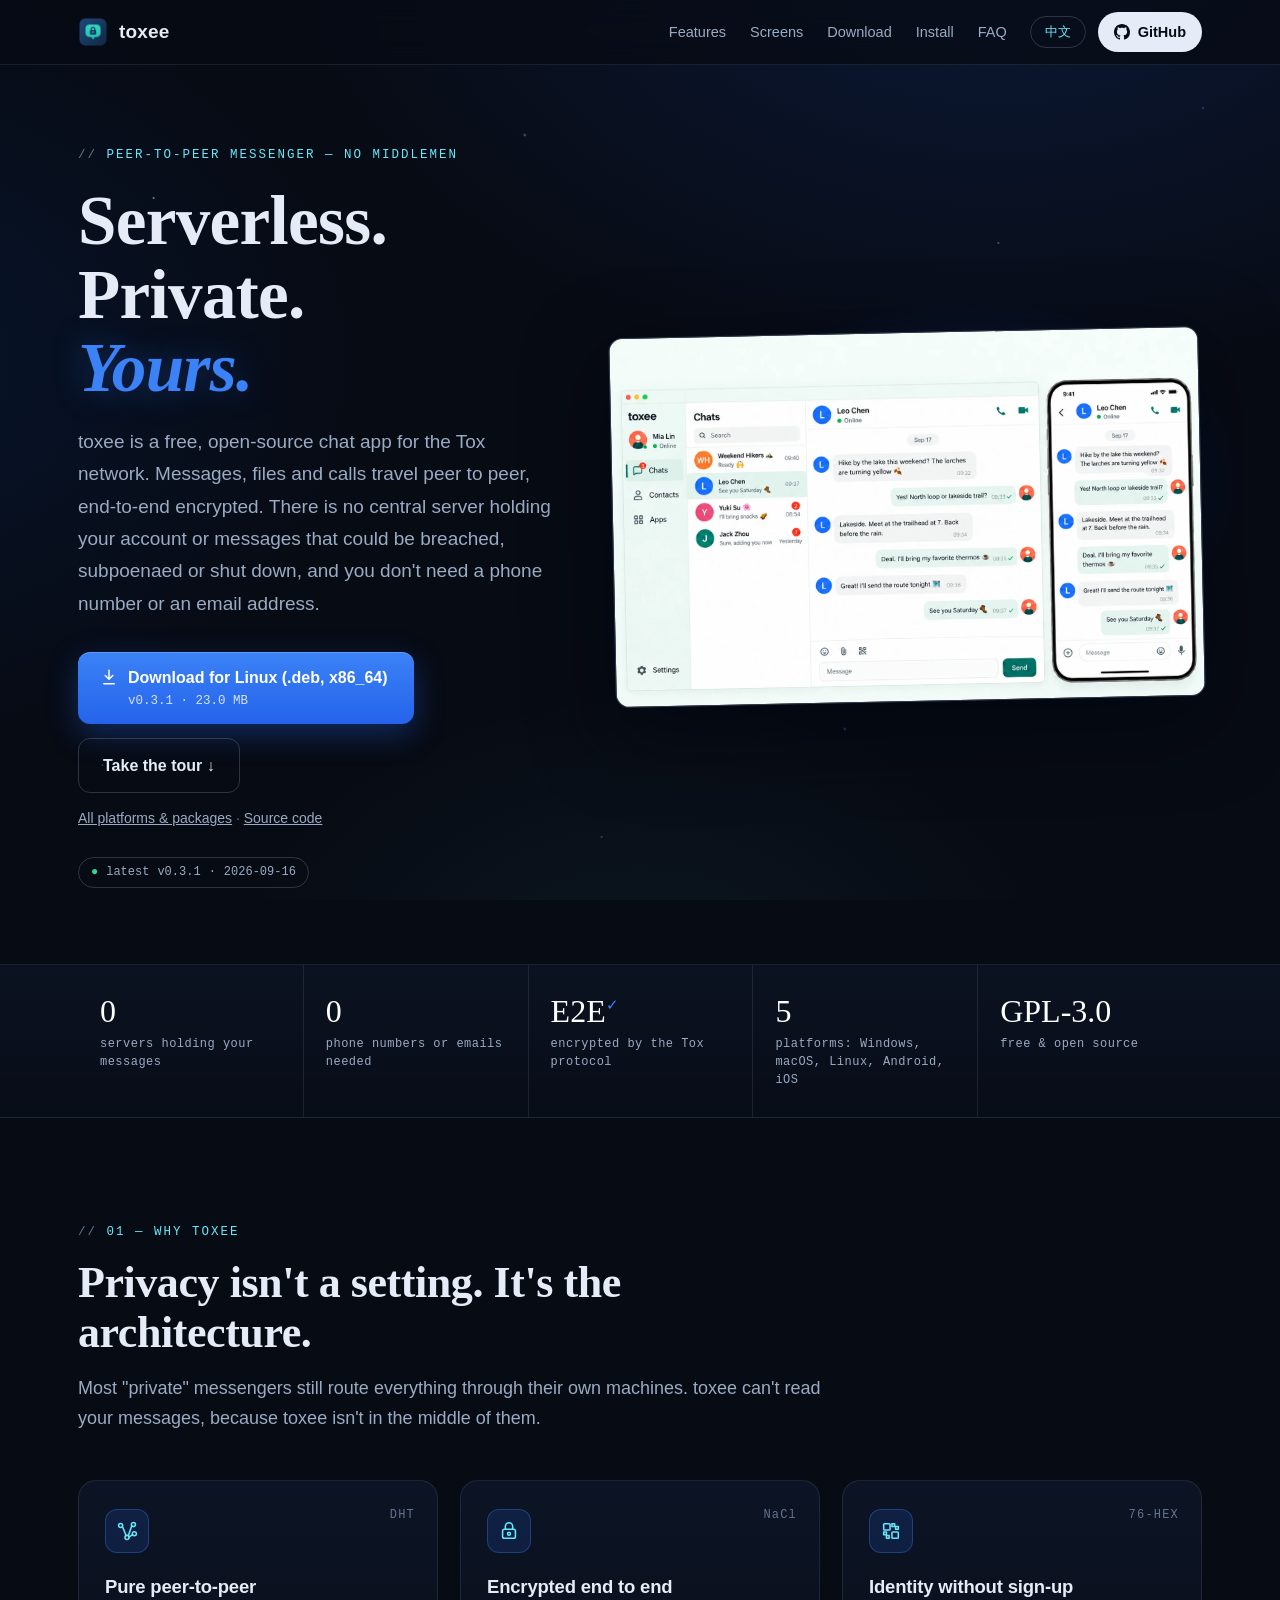
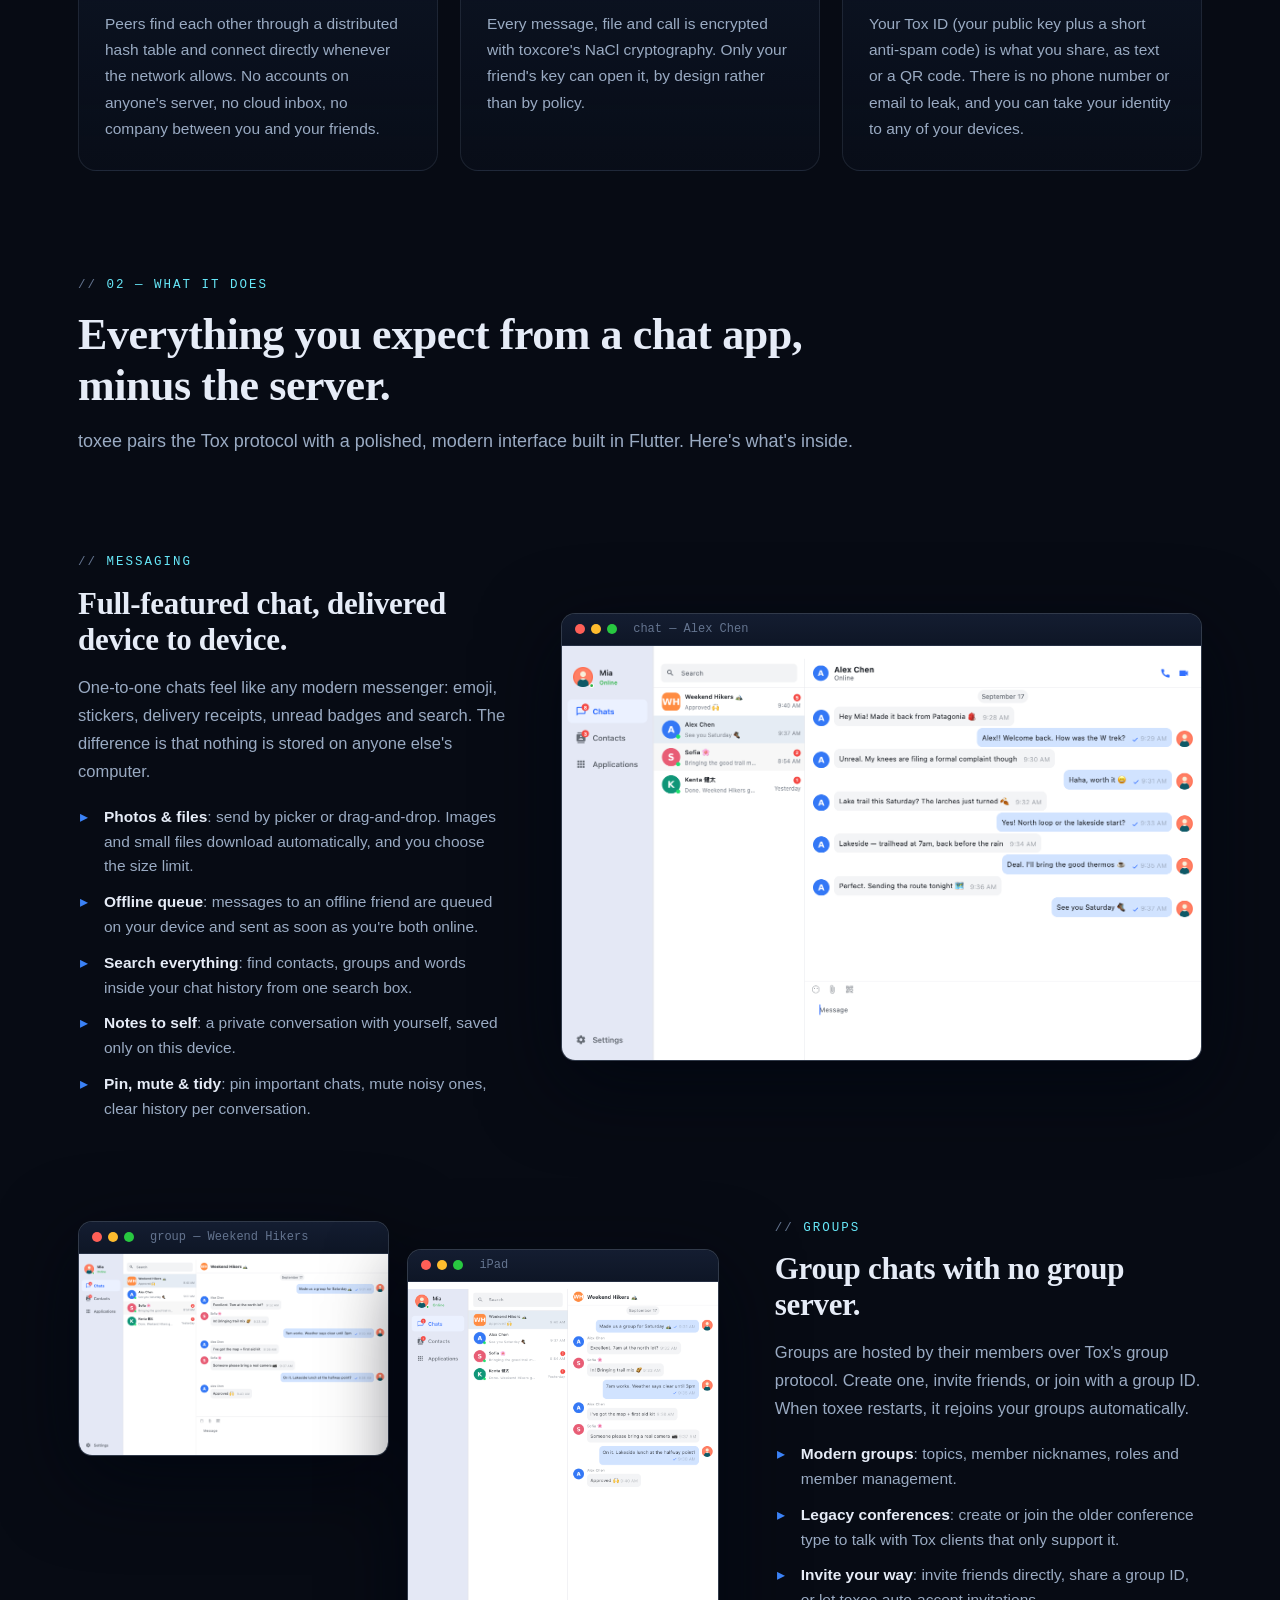
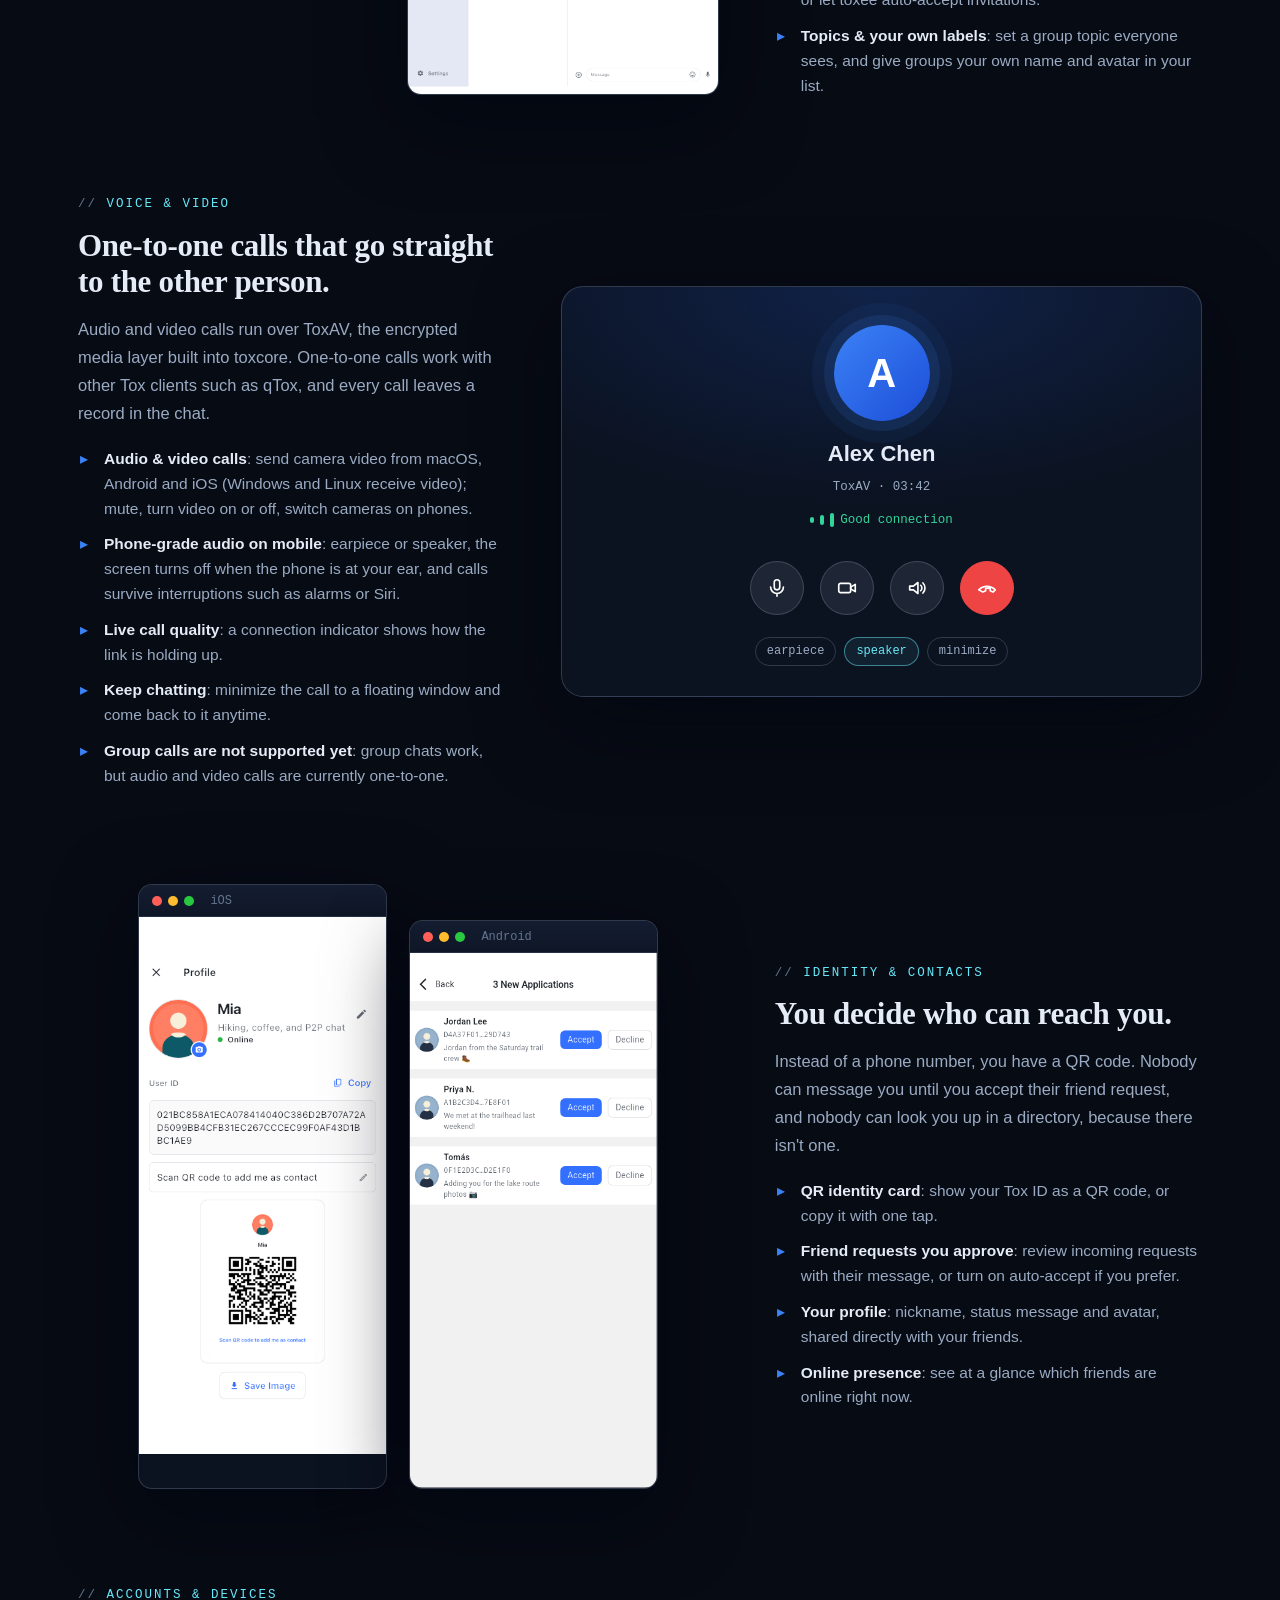
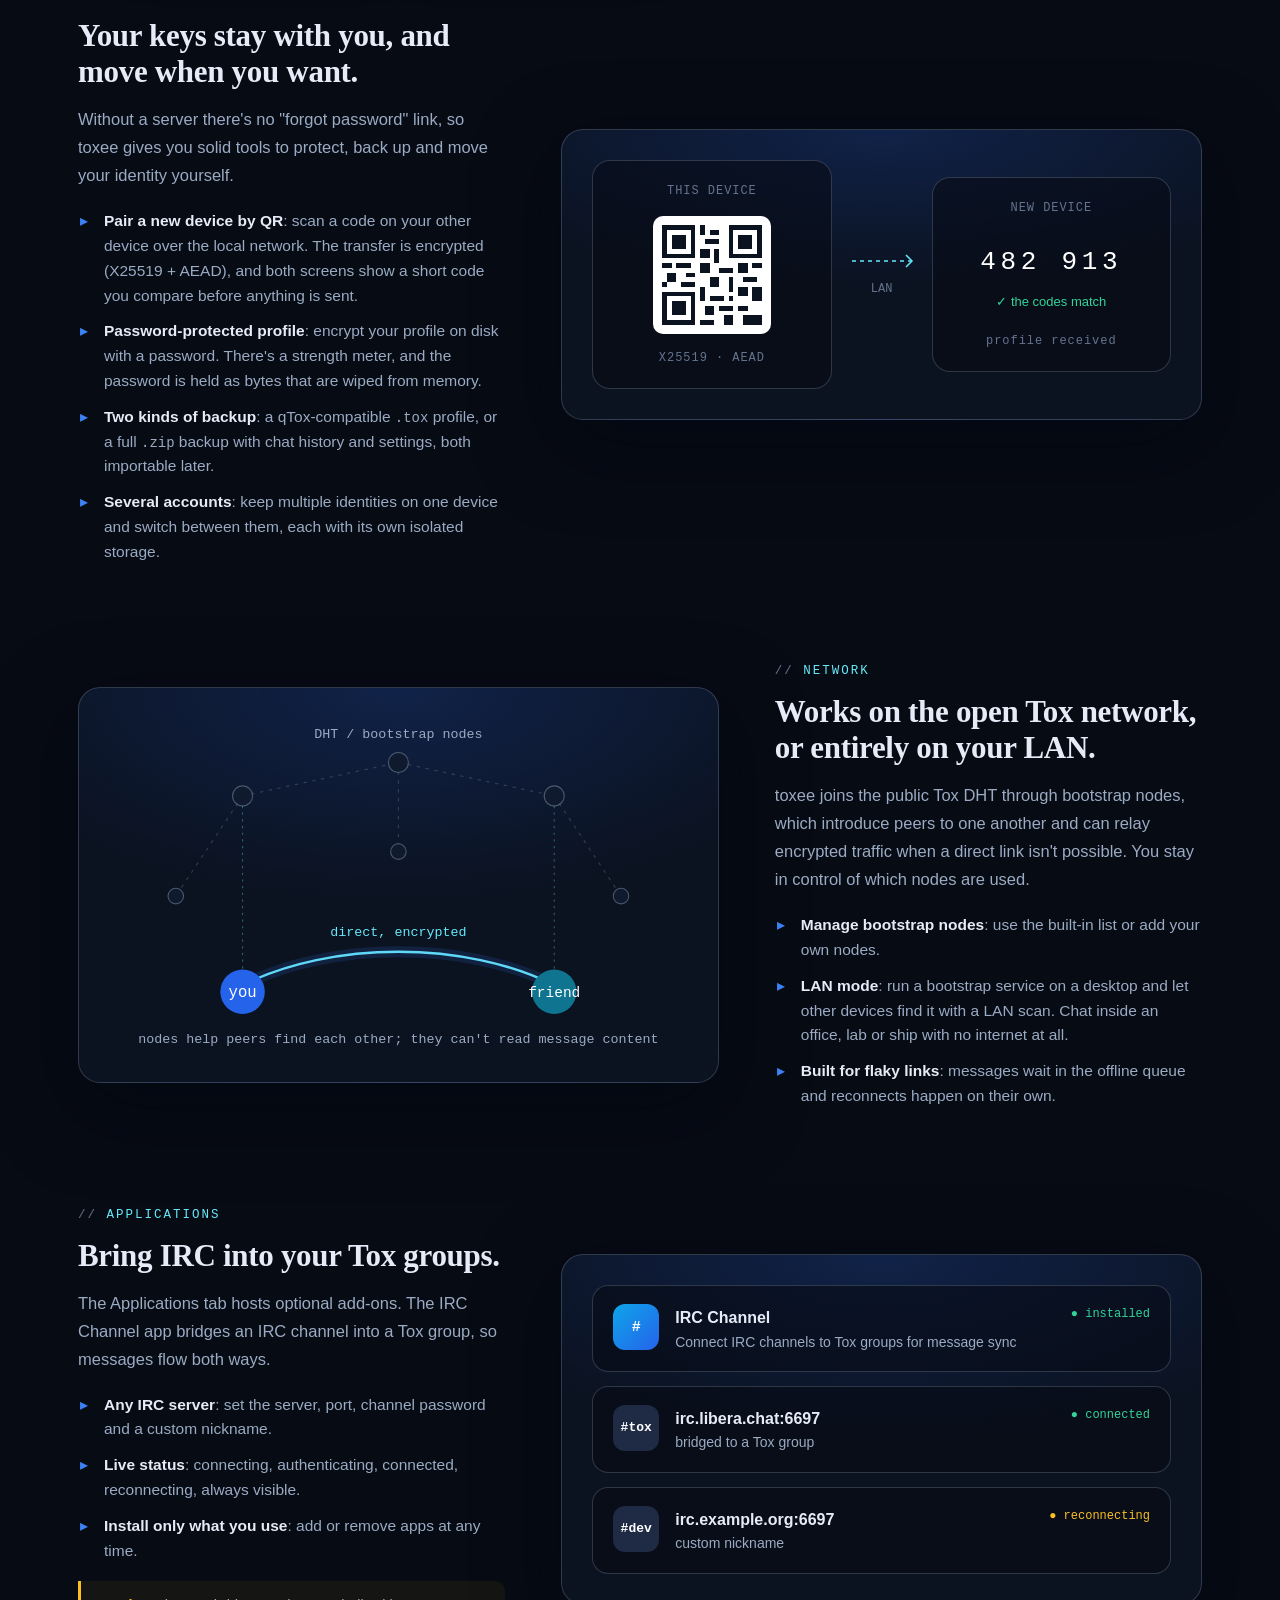
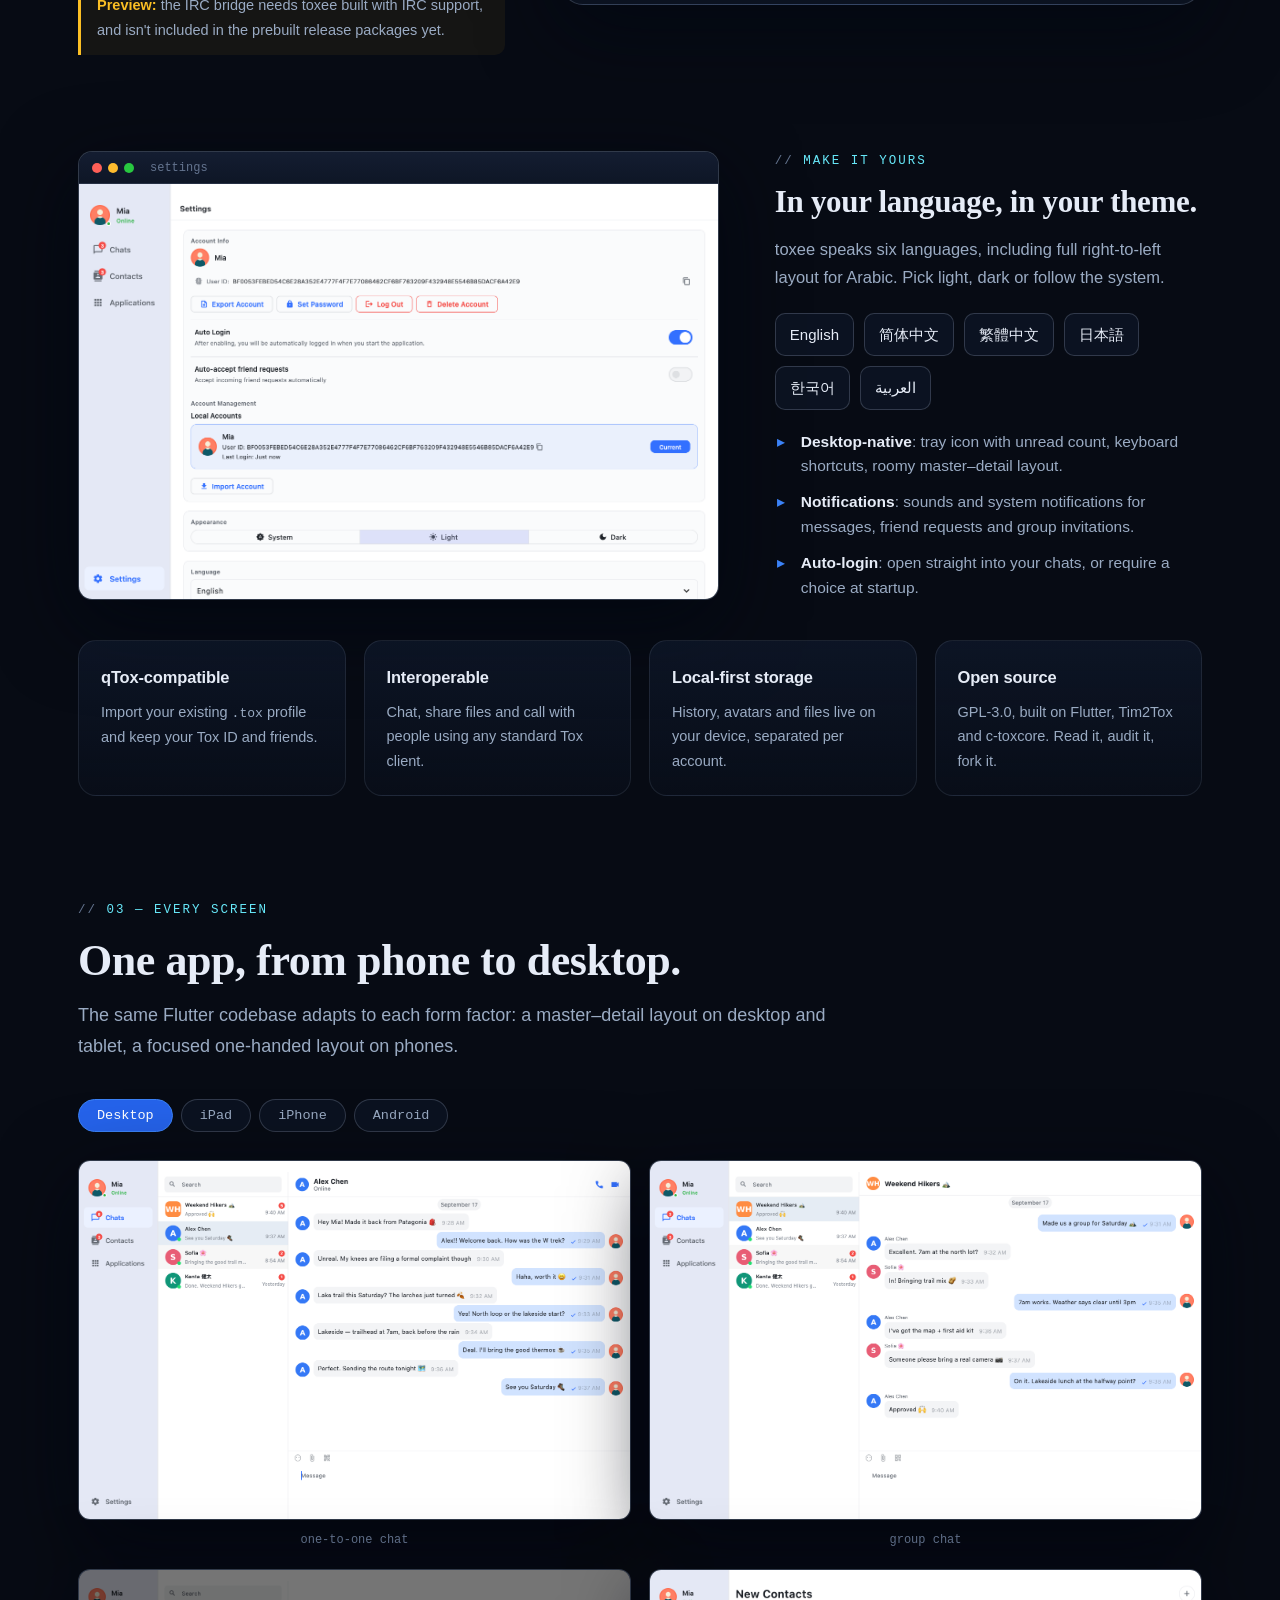
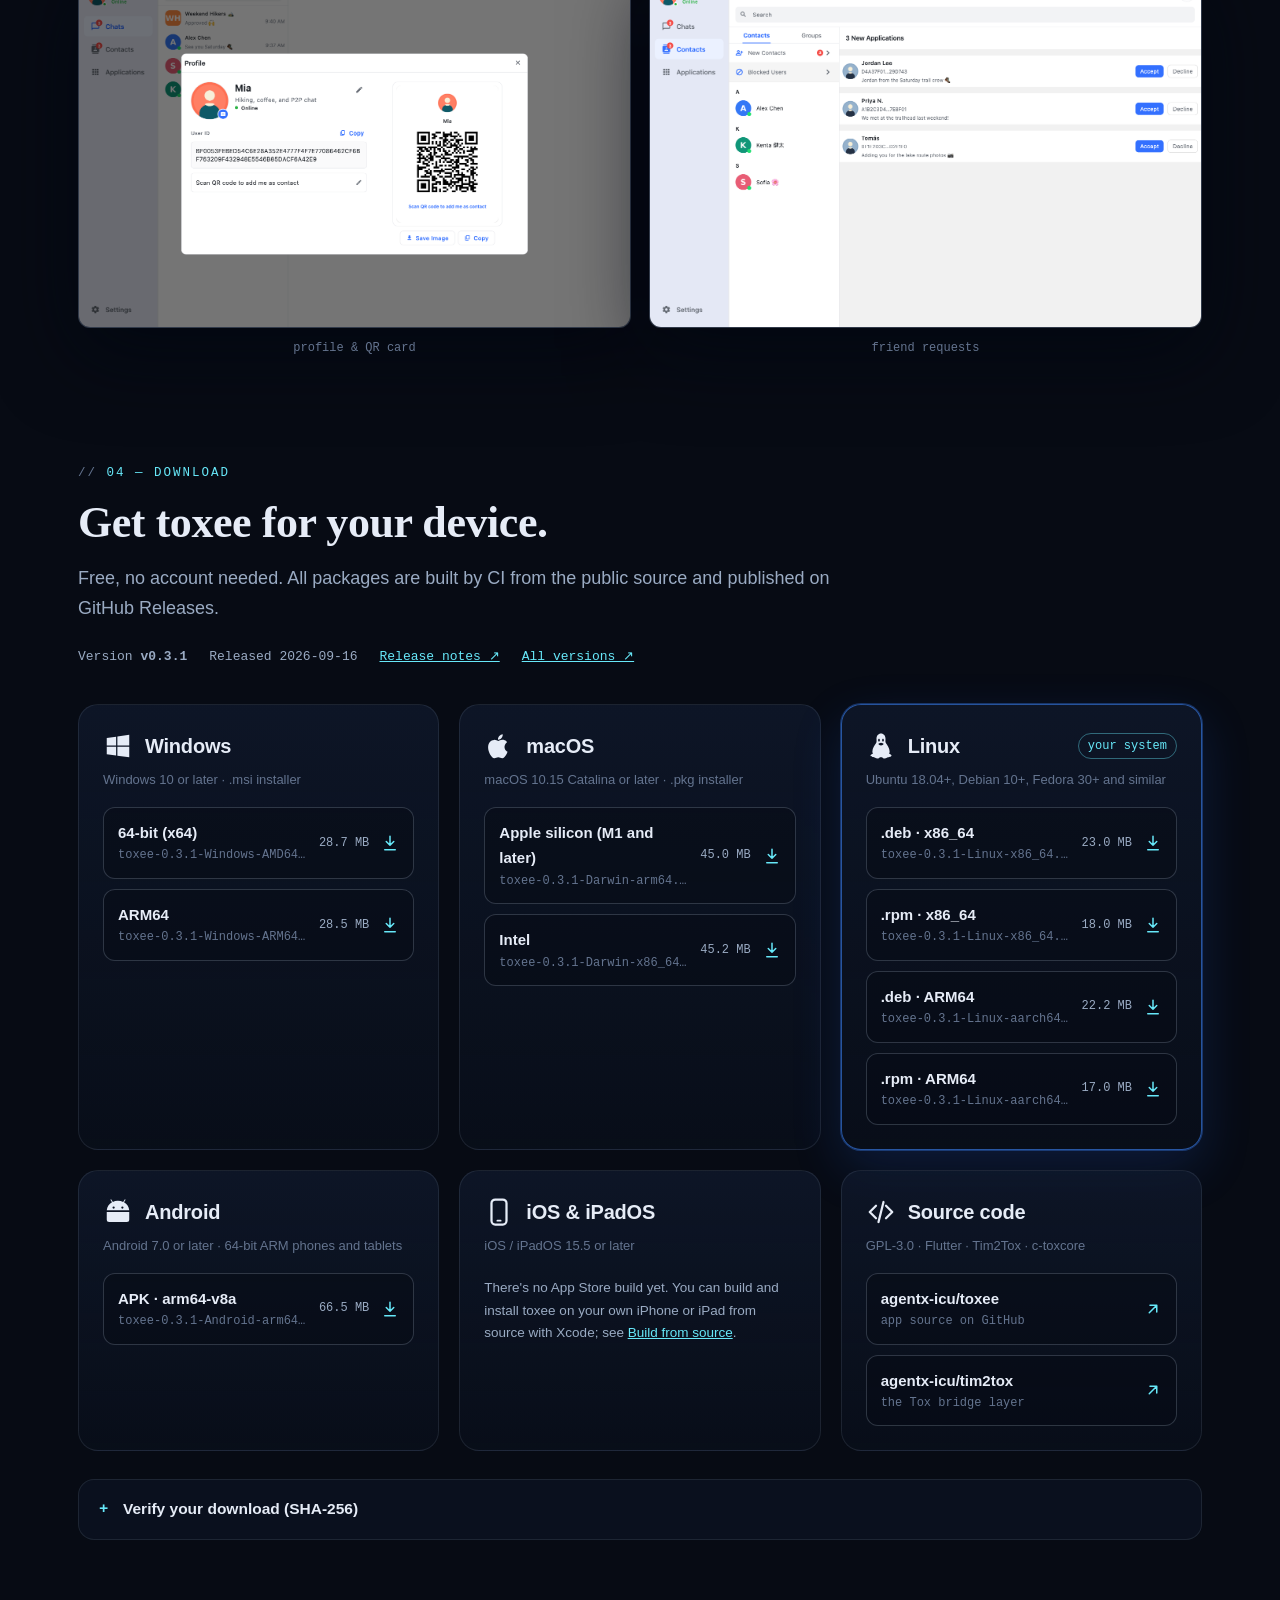
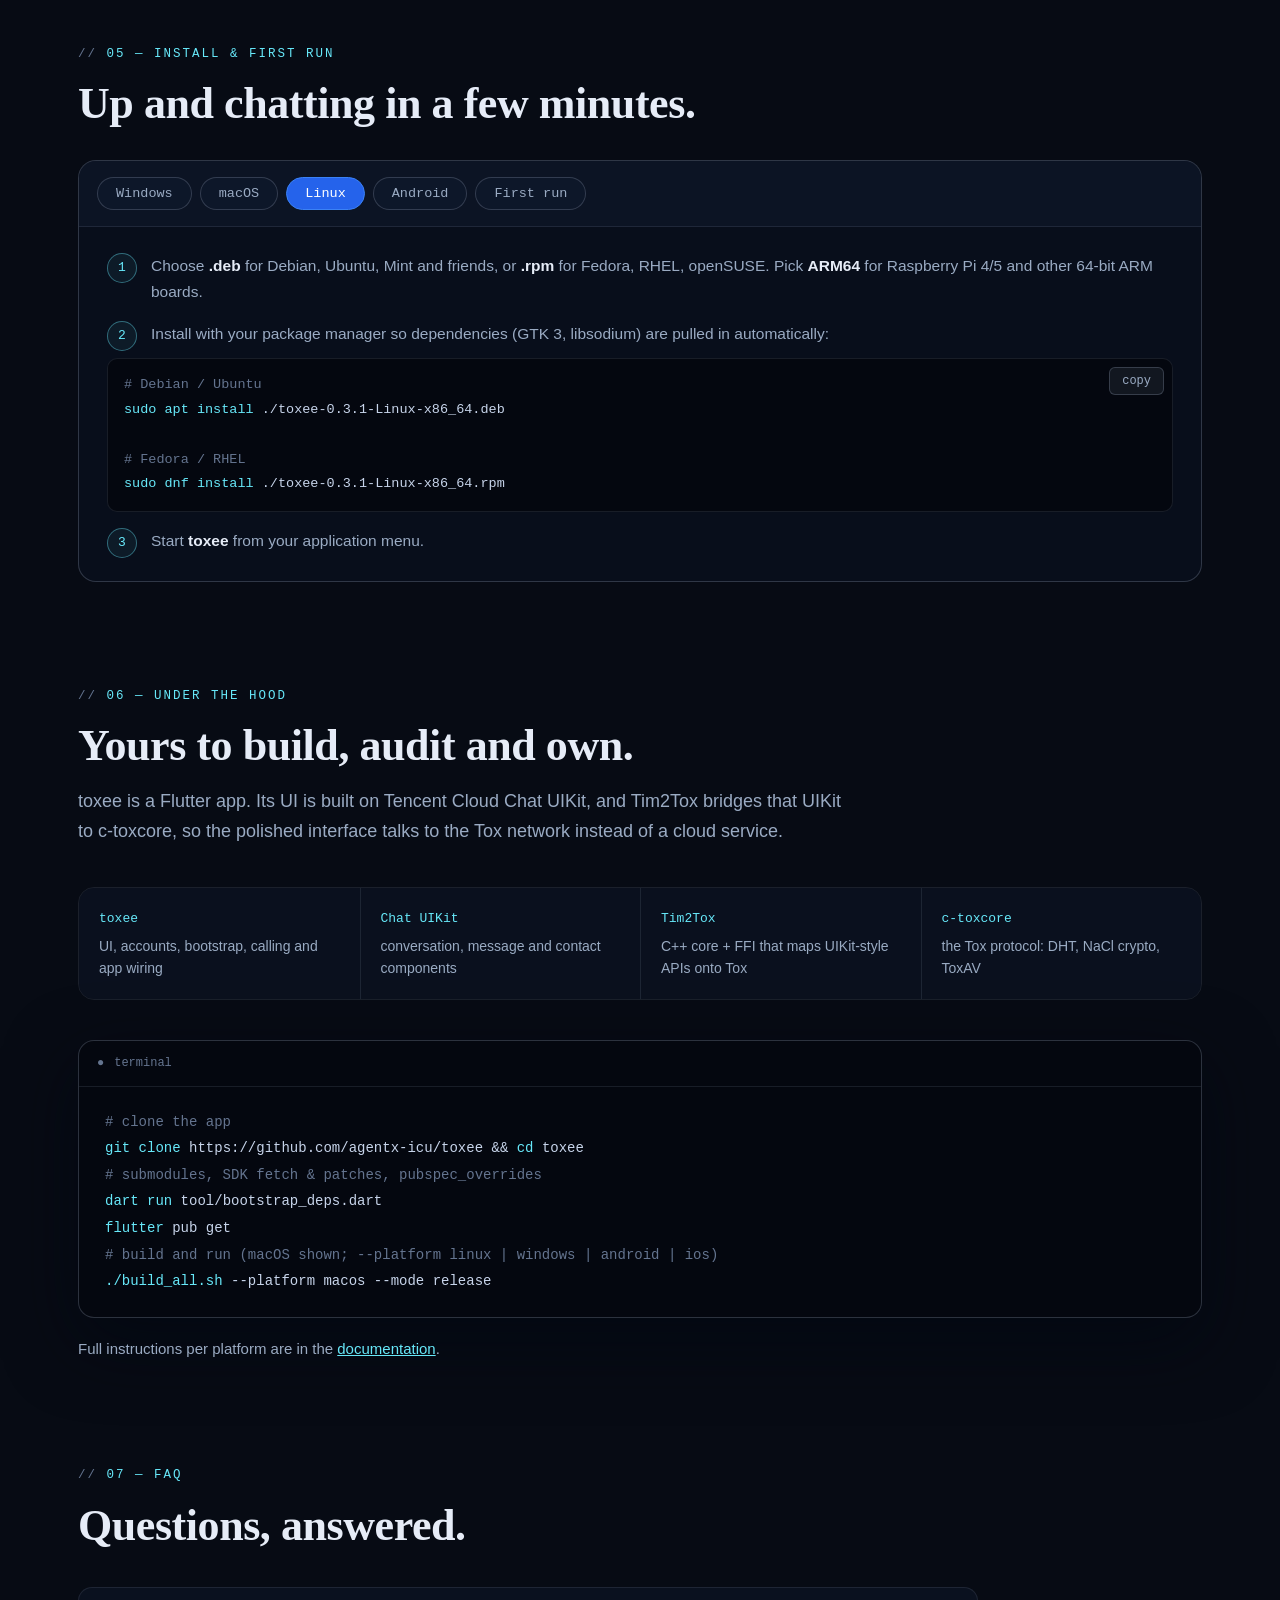
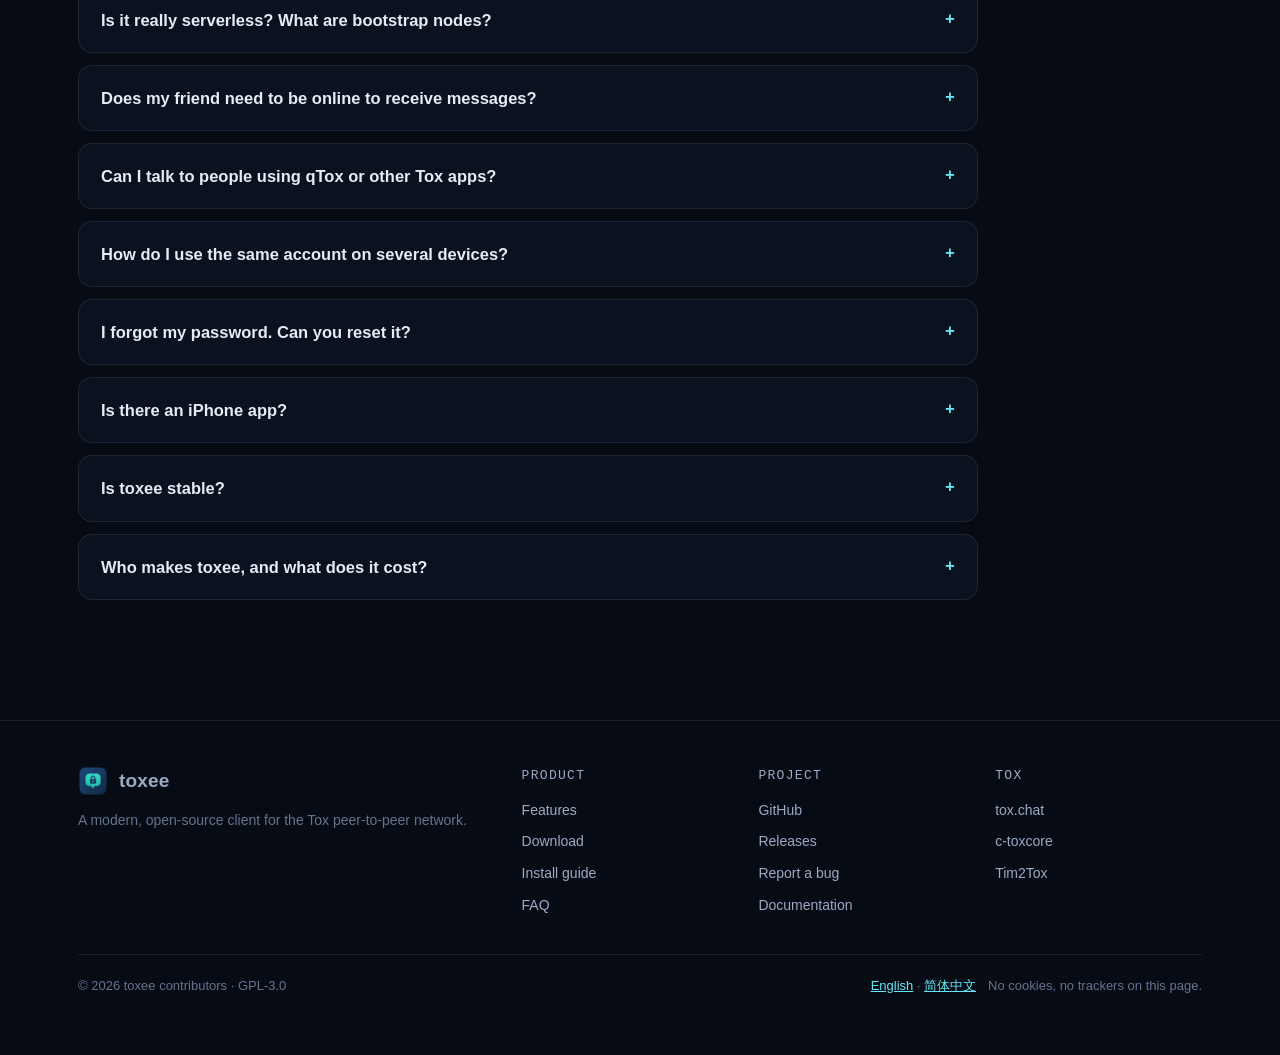
==== commit f9d6bcf1: "Adapt the site for phones, add SEO and release checks, deploy with Actions Mobile: - Below 1060px th" ====
--- a/en/index.html
+++ b/en/index.html
@@ -17,8 +17,29 @@
 <meta property="og:url" content="https://toxee.agentx.icu/en/">
 <meta property="og:title" content="toxee — Serverless. Private. Yours.">
 <meta property="og:description" content="A modern chat client for the Tox P2P network. No servers, no phone numbers, end-to-end encrypted.">
-<meta property="og:image" content="https://toxee.agentx.icu/assets/img/en/quiet-modern.webp">
+<meta property="og:image" content="https://toxee.agentx.icu/assets/img/en/og.jpg">
+<meta property="og:image:width" content="1200">
+<meta property="og:image:height" content="630">
 <meta name="twitter:card" content="summary_large_image">
+<script type="application/ld+json">
+{
+  "@context": "https://schema.org",
+  "@type": "SoftwareApplication",
+  "name": "toxee",
+  "url": "https://toxee.agentx.icu/en/",
+  "inLanguage": "en",
+  "description": "A free, open-source chat app for the Tox peer-to-peer network. No servers and no phone number; end-to-end encrypted messages, files, groups and calls.",
+  "applicationCategory": "CommunicationApplication",
+  "operatingSystem": "Windows, macOS, Linux, Android, iOS",
+  "softwareVersion": "0.3.1",
+  "license": "https://www.gnu.org/licenses/gpl-3.0.html",
+  "downloadUrl": "https://toxee.agentx.icu/#download",
+  "image": "https://toxee.agentx.icu/assets/img/app_icon.png",
+  "screenshot": "https://toxee.agentx.icu/assets/img/en/og.jpg",
+  "offers": { "@type": "Offer", "price": "0", "priceCurrency": "USD" },
+  "author": { "@type": "Organization", "name": "agentx-icu", "url": "https://github.com/agentx-icu" }
+}
+</script>
 <script>
   // Pick the language before first paint so the page never flashes the wrong one.
   (function () {
@@ -43,7 +64,7 @@
   <div class="wrap nav-in">
     <a class="brand" href="#top"><img src="../assets/img/app_icon.png" alt="" width="30" height="30"><span>toxee</span></a>
     <div class="nav-spacer"></div>
-    <div class="nav-links">
+    <div class="nav-links" id="navLinks">
       <a class="nav-a" href="#features"><span class="en">Features</span><span class="zh">功能</span></a>
       <a class="nav-a" href="#screens"><span class="en">Screens</span><span class="zh">界面</span></a>
       <a class="nav-a" href="#download"><span class="en">Download</span><span class="zh">下载</span></a>
@@ -55,6 +76,9 @@
       <svg width="16" height="16" viewBox="0 0 16 16" fill="currentColor" aria-hidden="true"><path d="M8 0C3.58 0 0 3.58 0 8c0 3.54 2.29 6.53 5.47 7.59.4.07.55-.17.55-.38 0-.19-.01-.82-.01-1.49-2.01.37-2.53-.49-2.69-.94-.09-.23-.48-.94-.82-1.130-.28-.15-.68-.52-.01-.53.63-.01 1.08.58 1.23.82.72 1.21 1.87.87 2.33.66.07-.52.28-.87.51-1.07-1.78-.2-3.64-.89-3.64-3.95 0-.87.31-1.59.82-2.15-.08-.2-.36-1.02.08-2.12 0 0 .67-.21 2.2.82.64-.18 1.32-.27 2-.27s1.36.09 2 .27c1.53-1.04 2.2-.82 2.2-.82.44 1.1.16 1.92.08 2.12.51.56.82 1.27.82 2.15 0 3.070-1.87 3.75-3.65 3.95.29.25.54.73.54 1.48 0 1.07-.01 1.93-.01 2.2 0 .21.15.46.55.38A8.01 8.01 0 0 0 16 8c0-4.42-3.58-8-8-8z"/></svg>
       <span>GitHub</span>
     </a>
+    <button class="menu-btn" id="menuBtn" type="button" aria-controls="navLinks" aria-expanded="false" data-aria-en="Menu" data-aria-zh="菜单" aria-label="Menu" hidden>
+      <svg width="20" height="20" viewBox="0 0 20 20" aria-hidden="true"><path d="M3 5.5h14M3 10h14M3 14.5h14" stroke="currentColor" stroke-width="1.8" stroke-linecap="round" fill="none"/></svg>
+    </button>
   </div>
 </nav>
 
--- a/assets/css/site.css
+++ b/assets/css/site.css
@@ -91,6 +91,10 @@
   font-weight:600;font-size:14.5px;border-radius:999px;padding:8px 16px;text-decoration:none;
 }
 .gh:hover{box-shadow:0 6px 22px rgba(230,236,247,.18)}
+.menu-btn{
+  display:none;place-items:center;width:40px;height:40px;padding:0;margin-left:6px;cursor:pointer;
+  color:var(--text);background:rgba(16,26,46,.6);border:1px solid var(--line-strong);border-radius:10px;
+}
 
 /* shared chrome */
 .eyebrow{font-family:var(--mono);font-size:12.5px;letter-spacing:.16em;color:var(--cyan);text-transform:uppercase}
@@ -108,7 +112,7 @@
 .frame .bar i:nth-child(1){background:#ff5f57}
 .frame .bar i:nth-child(2){background:#febc2e}
 .frame .bar i:nth-child(3){background:#28c840}
-.frame .bar b{margin-left:10px;font-family:var(--mono);font-weight:400;font-size:11.5px;color:var(--text-faint)}
+.frame .bar b{margin-left:10px;font-family:var(--mono);font-weight:400;font-size:12px;color:var(--text-faint)}
 .frame img{display:block;width:100%;height:auto}
 
 .btn{
@@ -183,7 +187,7 @@
 .card .ic svg{width:22px;height:22px;stroke:var(--cyan);fill:none;stroke-width:1.7;stroke-linecap:round;stroke-linejoin:round}
 .card h3{font-family:var(--sans);font-size:18.5px;margin-bottom:8px;font-weight:650}
 .card p{color:var(--text-dim);font-size:15.5px}
-.card .tag{position:absolute;top:24px;right:22px;font-family:var(--mono);font-size:11px;color:var(--text-faint);letter-spacing:.1em}
+.card .tag{position:absolute;top:24px;right:22px;font-family:var(--mono);font-size:12px;color:var(--text-faint);letter-spacing:.1em}
 .card.mini{padding:22px 22px}
 .card.mini h3{font-size:16.5px}
 .card.mini p{font-size:14.5px}
@@ -198,9 +202,9 @@
 .ticks li{padding-left:26px;position:relative;color:var(--text-dim);font-size:15.5px;line-height:1.6}
 .ticks li::before{content:"▸";position:absolute;left:2px;color:var(--blue)}
 .ticks li b{color:var(--text);font-weight:600}
-.duo{display:grid;grid-template-columns:1fr 1fr;gap:18px;align-items:start}
+.duo{display:grid;grid-template-columns:repeat(2,minmax(0,1fr));gap:18px;align-items:start}
 .duo > :nth-child(2){margin-top:28px}
-.phone-duo{display:grid;grid-template-columns:1fr 1fr;gap:22px;max-width:520px;margin-left:auto;margin-right:auto}
+.phone-duo{display:grid;grid-template-columns:repeat(2,minmax(0,1fr));gap:22px;width:100%;max-width:520px;margin-left:auto;margin-right:auto}
 .phone-duo > :nth-child(2){margin-top:36px}
 
 /* illustrative mock panels (calls, pairing, network) */
@@ -227,28 +231,29 @@
 .call .ctrls span.end{background:#ef4444;border-color:#ef4444}
 .call .ctrls svg{width:22px;height:22px;stroke:#fff;fill:none;stroke-width:1.8;stroke-linecap:round;stroke-linejoin:round}
 .call .route{margin-top:22px;display:flex;justify-content:center;gap:8px;flex-wrap:wrap}
-.chip{font-family:var(--mono);font-size:11.5px;color:var(--text-dim);border:1px solid var(--line-strong);border-radius:999px;padding:3px 11px}
+.chip{font-family:var(--mono);font-size:12px;color:var(--text-dim);border:1px solid var(--line-strong);border-radius:999px;padding:3px 11px}
 .chip.on{color:var(--cyan);border-color:rgba(103,232,249,.5);background:rgba(103,232,249,.07)}
 
 .pair{display:grid;grid-template-columns:1fr auto 1fr;gap:18px;align-items:center}
 .dev{border:1px solid var(--line-strong);border-radius:18px;padding:20px;background:rgba(7,11,20,.6);text-align:center}
-.dev .lbl{font-family:var(--mono);font-size:11.5px;color:var(--text-faint);letter-spacing:.08em}
+.dev .lbl{font-family:var(--mono);font-size:12px;color:var(--text-faint);letter-spacing:.08em}
 .dev .qr{width:118px;height:118px;margin:14px auto;border-radius:10px;background:#fff;padding:9px}
 .dev .qr svg{width:100%;height:100%;display:block}
 .dev .sas{font-family:var(--mono);font-size:26px;letter-spacing:.18em;color:#fff;margin:22px 0 6px}
 .dev .ok{font-size:13px;color:var(--green)}
-.pair .link{display:flex;flex-direction:column;align-items:center;gap:6px;font-family:var(--mono);font-size:11px;color:var(--text-faint)}
+.pair .link{display:flex;flex-direction:column;align-items:center;gap:6px;font-family:var(--mono);font-size:12px;color:var(--text-faint)}
 .pair .link svg{width:64px;height:24px}
 
 .net svg{width:100%;height:auto;display:block}
 .net text{font-family:var(--mono);font-size:12px;fill:var(--text-dim)}
 
 .apps{display:grid;gap:14px}
-.app{display:flex;gap:16px;align-items:flex-start;border:1px solid var(--line-strong);border-radius:16px;padding:18px 20px;background:rgba(7,11,20,.6)}
+.app{display:flex;flex-wrap:wrap;gap:8px 16px;align-items:flex-start;border:1px solid var(--line-strong);border-radius:16px;padding:18px 20px;background:rgba(7,11,20,.6)}
 .app .ai{width:46px;height:46px;border-radius:12px;flex:none;display:flex;align-items:center;justify-content:center;font-family:var(--mono);font-weight:700;font-size:15px;color:#fff}
-.app h4{font-size:16px;font-weight:650}
+.app > div:not(.ai){flex:1;min-width:0}
+.app h4{font-size:16px;font-weight:650;overflow-wrap:anywhere}
 .app p{font-size:14px;color:var(--text-dim);line-height:1.55}
-.app .st{margin-left:auto;font-family:var(--mono);font-size:11px;color:var(--green);white-space:nowrap}
+.app .st{margin-left:auto;font-family:var(--mono);font-size:12px;color:var(--green);white-space:nowrap}
 
 .langs{display:flex;flex-wrap:wrap;gap:10px;margin-top:22px}
 .langs span{border:1px solid var(--line-strong);border-radius:10px;padding:8px 14px;font-size:15px;background:rgba(16,26,46,.5)}
@@ -267,21 +272,41 @@
 .gallery figure{margin:0}
 .gallery figcaption{font-family:var(--mono);font-size:12px;color:var(--text-faint);text-align:center;margin-top:10px}
 .gallery .frame{border-radius:12px}
+.gallery img,.duo img,.phone-duo img{cursor:zoom-in}
+
+/* screenshot viewer (built by site.js) */
+.lightbox{border:0;padding:0;margin:0;width:100vw;height:100dvh;max-width:none;max-height:none;background:transparent;color:#fff}
+.lightbox::backdrop{background:rgba(2,5,12,.9)}
+.lightbox figure{margin:0;width:100%;height:100%;display:flex;flex-direction:column;align-items:center;justify-content:center;gap:12px;padding:56px 16px 24px;box-sizing:border-box}
+.lightbox img{max-width:100%;max-height:calc(100dvh - 120px);object-fit:contain;border-radius:12px;box-shadow:0 20px 60px rgba(0,0,0,.6)}
+.lightbox figcaption{font-size:15px;color:rgba(255,255,255,.8);text-align:center}
+.lb-btn{
+  position:absolute;width:44px;height:44px;display:grid;place-items:center;cursor:pointer;
+  font:400 26px/1 var(--sans);color:#fff;background:rgba(255,255,255,.1);
+  border:1px solid rgba(255,255,255,.22);border-radius:999px;
+}
+.lb-btn:hover{background:rgba(255,255,255,.2)}
+.lb-close{top:10px;right:12px}
+.lb-prev,.lb-next{top:50%;transform:translateY(-50%)}
+.lb-prev{left:12px}
+.lb-next{right:12px}
+.lightbox.single .lb-prev,.lightbox.single .lb-next{display:none}
+@media (max-width:600px){.lb-prev,.lb-next{top:auto;bottom:16px;transform:none}.lightbox figure{padding-bottom:72px}.lightbox img{max-height:calc(100dvh - 170px)}}
 .gallery.phone .frame{border-radius:20px}
 
 /* downloads */
 .dl-meta{display:flex;flex-wrap:wrap;gap:12px 22px;margin-top:22px;font-family:var(--mono);font-size:13px;color:var(--text-dim)}
 .dl-meta a{color:var(--cyan)}
 .dl-grid{display:grid;grid-template-columns:repeat(3,1fr);gap:20px;margin-top:36px}
-.os{border:1px solid var(--line);border-radius:20px;background:linear-gradient(180deg,rgba(16,26,46,.7),rgba(11,18,32,.45));padding:24px;display:flex;flex-direction:column}
+.os{min-width:0;border:1px solid var(--line);border-radius:20px;background:linear-gradient(180deg,rgba(16,26,46,.7),rgba(11,18,32,.45));padding:24px;display:flex;flex-direction:column}
 .os.hl{border-color:rgba(59,130,246,.6);box-shadow:0 0 0 1px rgba(59,130,246,.35),0 18px 50px rgba(37,99,235,.18)}
 .os-h{display:flex;align-items:center;gap:12px}
 .os-h svg{width:30px;height:30px;fill:var(--text)}
 .os-h h3{font-family:var(--sans);font-size:20px;font-weight:650}
-.os-h .yours{margin-left:auto;font-family:var(--mono);font-size:11px;color:var(--cyan);border:1px solid rgba(103,232,249,.4);border-radius:999px;padding:2px 9px;display:none}
+.os-h .yours{margin-left:auto;font-family:var(--mono);font-size:12px;color:var(--cyan);border:1px solid rgba(103,232,249,.4);border-radius:999px;padding:2px 9px;display:none}
 .os.hl .yours{display:inline-block}
 .os .req{font-size:13px;color:var(--text-faint);margin:6px 0 16px}
-.pkgs{display:grid;gap:10px}
+.pkgs{display:grid;grid-template-columns:minmax(0,1fr);gap:10px}
 .pkg{
   display:flex;align-items:center;gap:12px;padding:12px 14px;border-radius:12px;text-decoration:none;color:var(--text);
   border:1px solid var(--line-strong);background:rgba(7,11,20,.5);transition:.15s;
@@ -289,7 +314,7 @@
 .pkg:hover{border-color:var(--blue);background:rgba(37,99,235,.12)}
 .pkg .pi{flex:1;min-width:0}
 .pkg .pn{font-weight:600;font-size:15px;display:block}
-.pkg .pf{font-family:var(--mono);font-size:11.5px;color:var(--text-faint);display:block;overflow:hidden;text-overflow:ellipsis;white-space:nowrap}
+.pkg .pf{font-family:var(--mono);font-size:12px;color:var(--text-faint);display:block;overflow:hidden;text-overflow:ellipsis;white-space:nowrap}
 .pkg .ps{font-family:var(--mono);font-size:12px;color:var(--text-dim);white-space:nowrap}
 .pkg svg{width:18px;height:18px;stroke:var(--cyan);fill:none;stroke-width:2;stroke-linecap:round;stroke-linejoin:round;flex:none}
 .os .note{font-size:13.5px;color:var(--text-dim);margin-top:4px}
@@ -323,8 +348,8 @@
 .term b{color:var(--cyan);font-weight:400}
 .term i{color:var(--text-faint);font-style:normal}
 .copy{
-  position:absolute;top:8px;right:8px;font-family:var(--mono);font-size:11px;color:var(--text-dim);
-  background:rgba(148,163,184,.1);border:1px solid var(--line-strong);border-radius:6px;padding:3px 9px;cursor:pointer;
+  position:absolute;top:8px;right:8px;font-family:var(--mono);font-size:12px;color:var(--text-dim);
+  background:rgba(148,163,184,.1);border:1px solid var(--line-strong);border-radius:6px;padding:6px 12px;cursor:pointer;
 }
 .copy:hover{color:#fff;border-color:var(--cyan)}
 .callout{margin-top:18px;border-left:3px solid var(--amber);background:rgba(251,191,36,.06);padding:12px 16px;border-radius:0 10px 10px 0;font-size:14.5px;color:var(--text-dim)}
@@ -378,13 +403,22 @@
 
 @media (max-width:1060px){
   .nav-links{display:none}
-  .hero-grid{grid-template-columns:1fr;gap:44px}
+  .menu-btn:not([hidden]){display:inline-grid}
+  .lang-toggle{min-height:40px}
+  /* Opened by the menu button: the section links drop down under the bar. */
+  .nav.open .nav-links{
+    display:flex;flex-direction:column;gap:2px;
+    position:absolute;left:0;right:0;top:100%;padding:8px 16px 16px;
+    background:var(--ink-2);border-bottom:1px solid var(--line);box-shadow:0 24px 60px rgba(2,6,16,.6);
+  }
+  .nav.open .nav-a{font-size:16px;padding:12px}
+  .hero-grid{grid-template-columns:minmax(0,1fr);gap:44px}
   .stats-in{grid-template-columns:repeat(3,1fr)}
   .stat:nth-child(4){border-left:none}
   .stat:nth-child(n+4){border-top:1px solid var(--line)}
-  .grid3,.dl-grid{grid-template-columns:1fr 1fr}
-  .grid4{grid-template-columns:1fr 1fr}
-  .feat,.feat.flip{grid-template-columns:1fr;gap:34px;margin-top:80px}
+  .grid3,.dl-grid{grid-template-columns:repeat(2,minmax(0,1fr))}
+  .grid4{grid-template-columns:repeat(2,minmax(0,1fr))}
+  .feat,.feat.flip{grid-template-columns:minmax(0,1fr);gap:34px;margin-top:80px}
   .feat.flip .feat-copy{order:0}
   .gallery.phone{grid-template-columns:repeat(3,1fr)}
   .arch{grid-template-columns:1fr 1fr}
@@ -396,19 +430,21 @@
   body{font-size:16px}
   .wrap{padding:0 16px}
   .gh span{display:none}
+  .gh{padding:0;width:40px;height:40px;justify-content:center}
   .hero{padding-top:48px}
   .stats-in{grid-template-columns:1fr 1fr}
   .stat{border-left:none;border-top:1px solid var(--line)}
   .stat:nth-child(even){border-left:1px solid var(--line)}
   .stat:first-child,.stat:nth-child(2){border-top:none}
-  .grid3,.grid4,.dl-grid,.gallery.desktop,.gallery.ipad{grid-template-columns:1fr}
+  .grid3,.grid4,.dl-grid,.gallery.desktop,.gallery.ipad{grid-template-columns:minmax(0,1fr)}
   .gallery.phone{grid-template-columns:1fr 1fr}
-  .duo{grid-template-columns:1fr}
+  .duo{grid-template-columns:minmax(0,1fr)}
   .duo > :nth-child(2){margin-top:0}
   .pair{grid-template-columns:1fr}
   .pair .link{transform:rotate(90deg)}
   .panel{padding:20px 16px}
   .mock{padding:20px}
+  .app .st{flex-basis:100%;margin-left:62px}
   .arch{grid-template-columns:1fr}
   .arch div{border-left:none !important;border-top:1px solid var(--line)}
   .arch div:first-child{border-top:none}
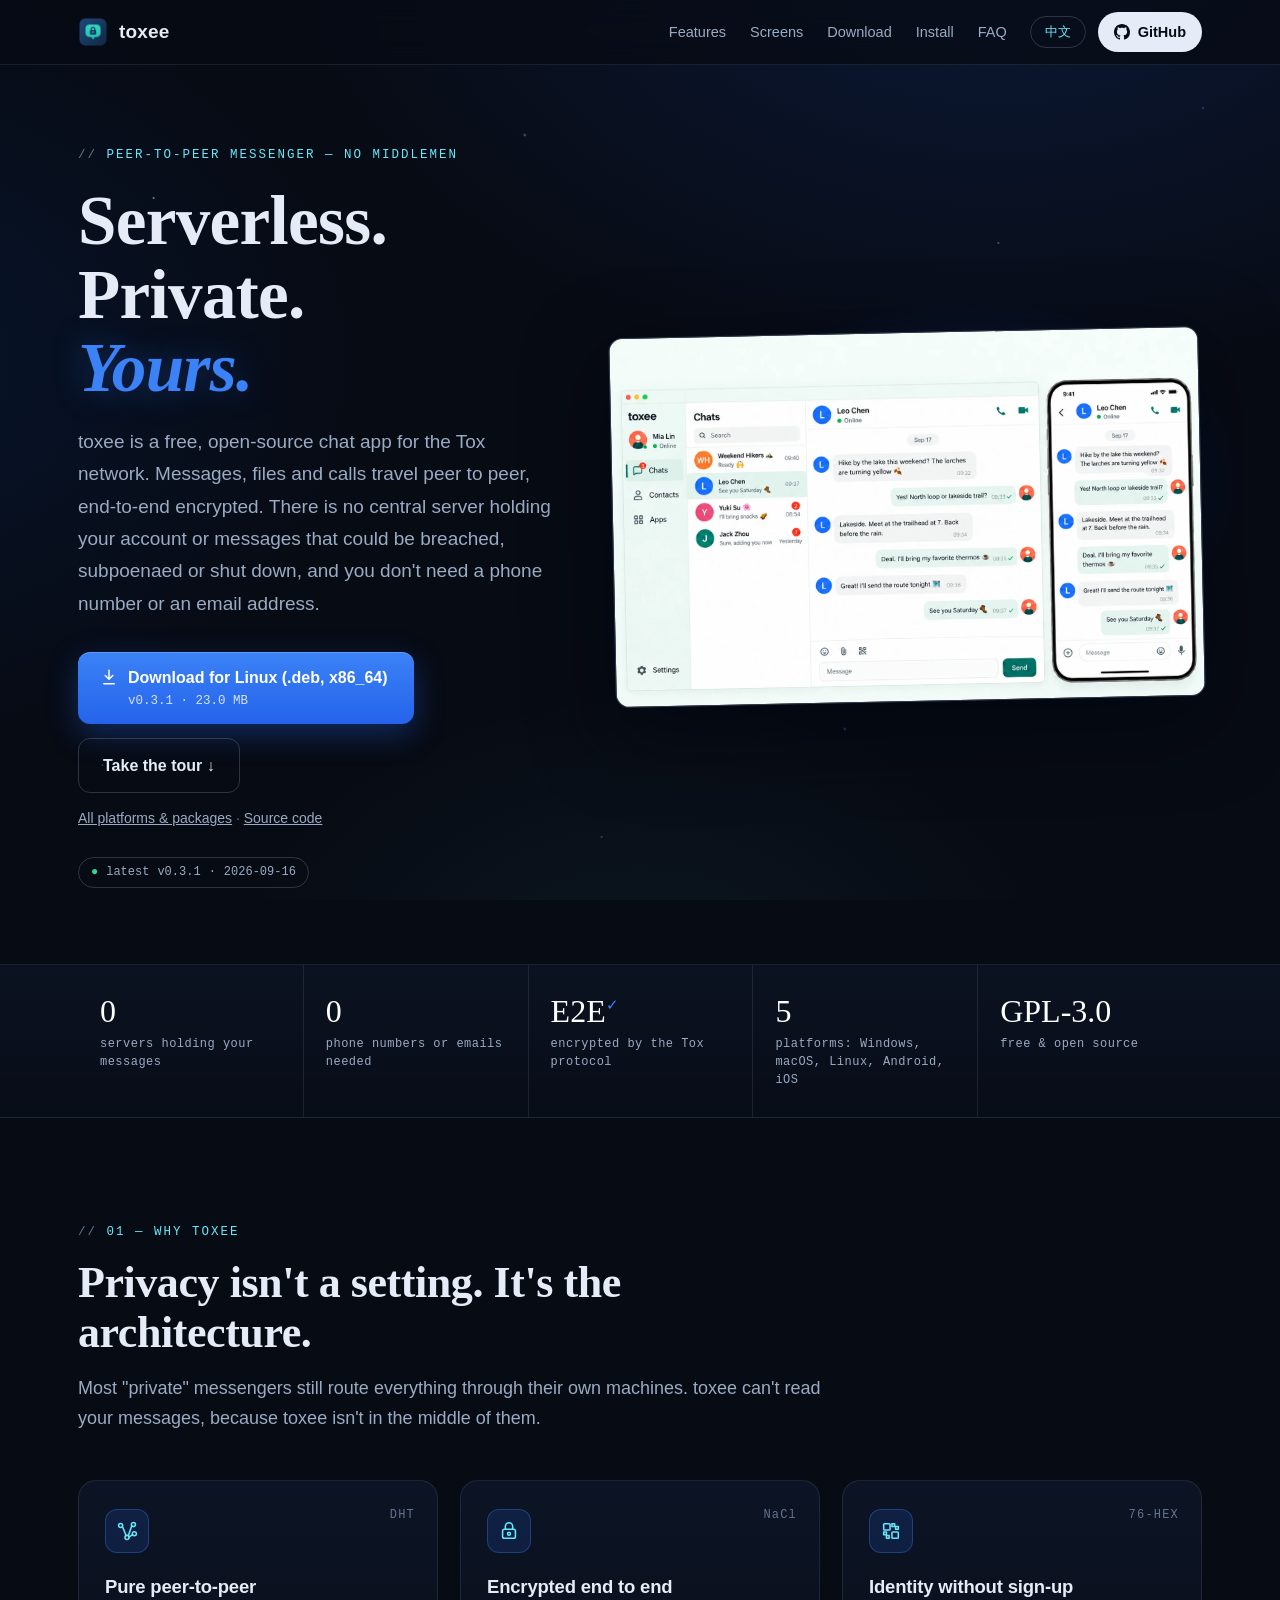
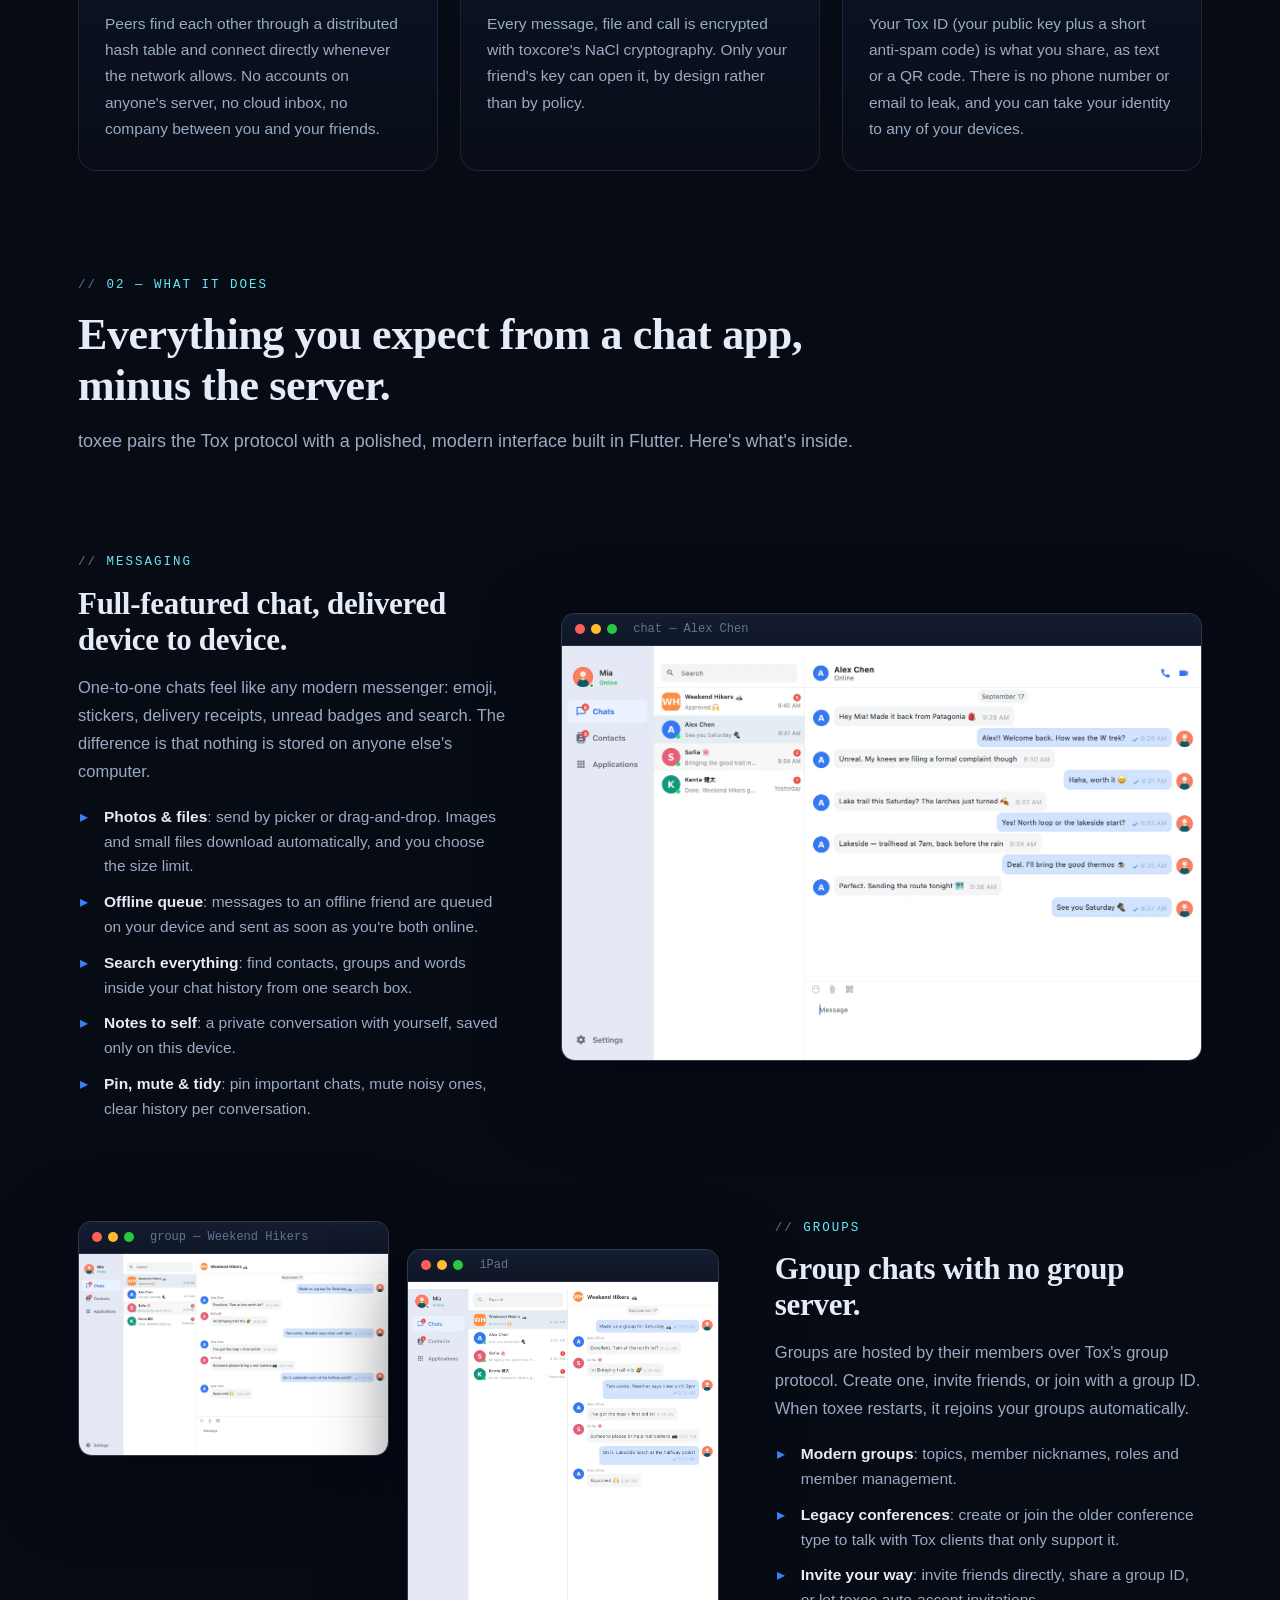
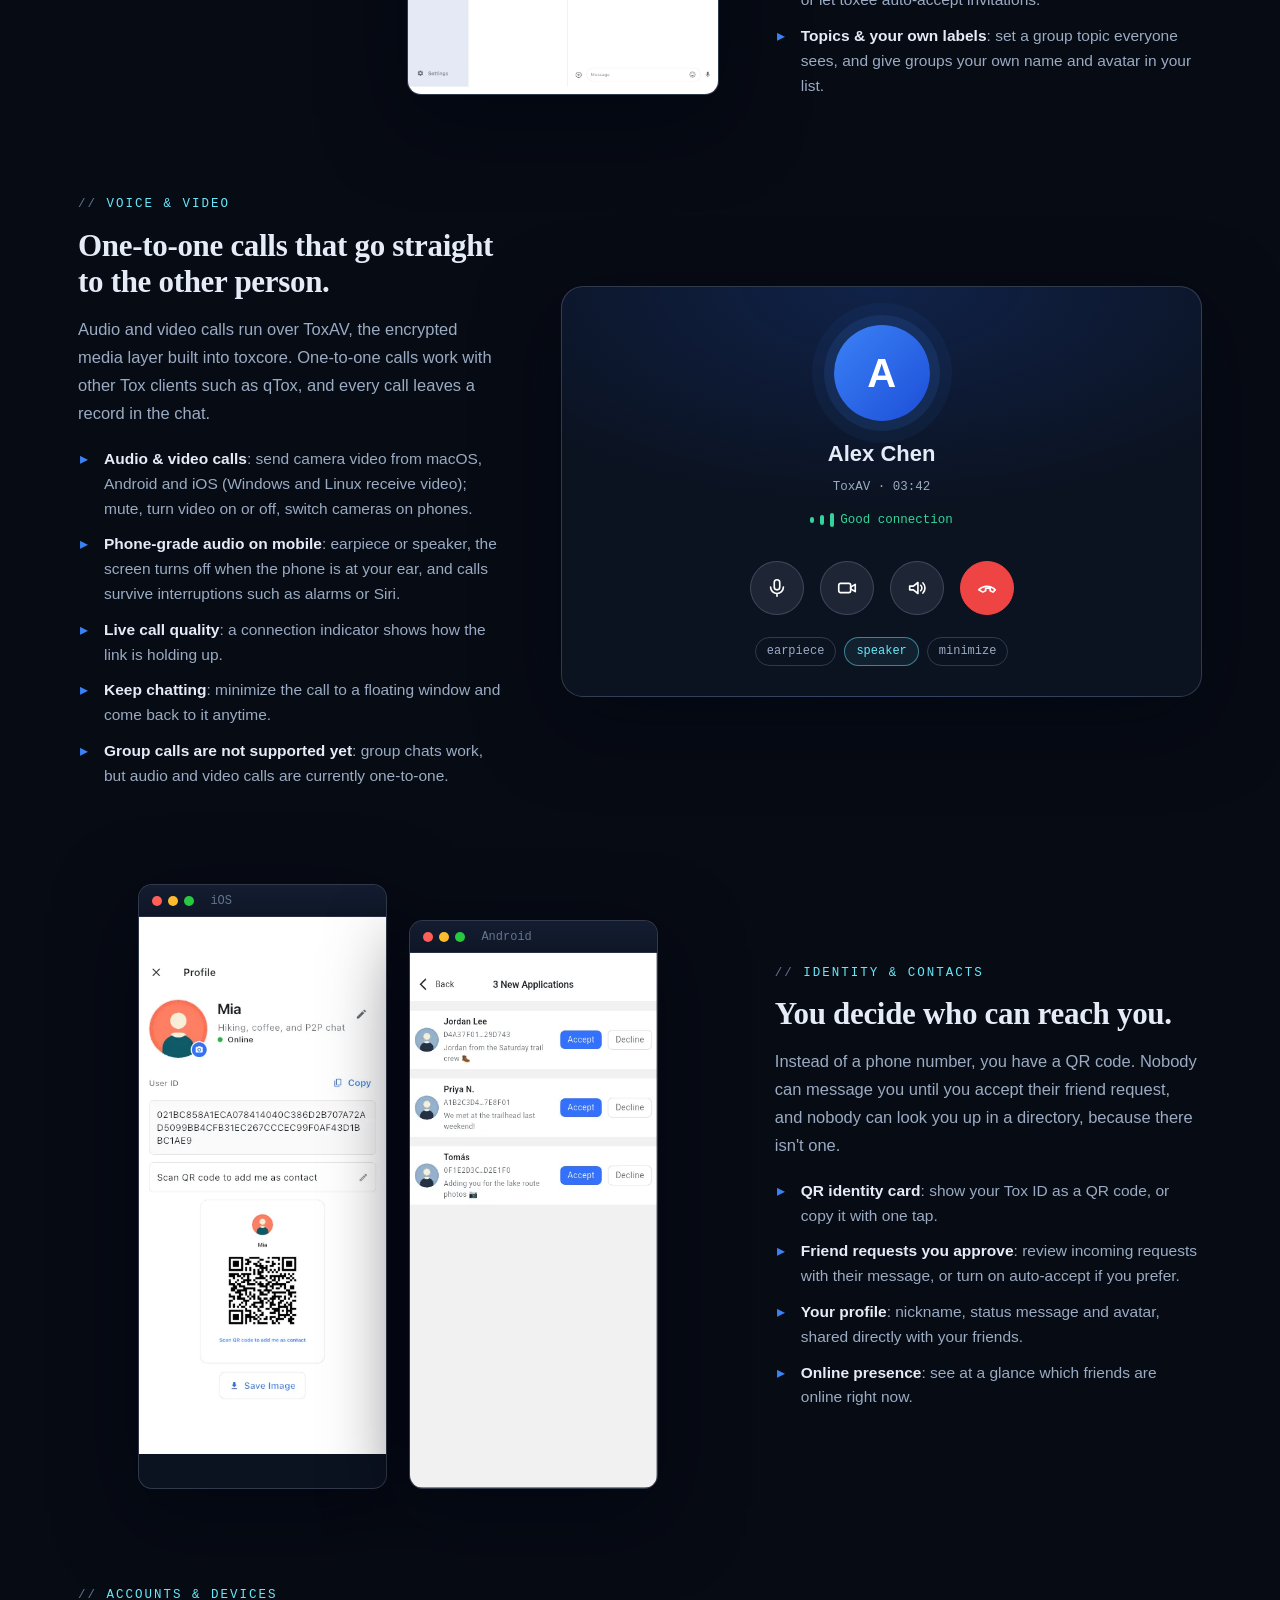
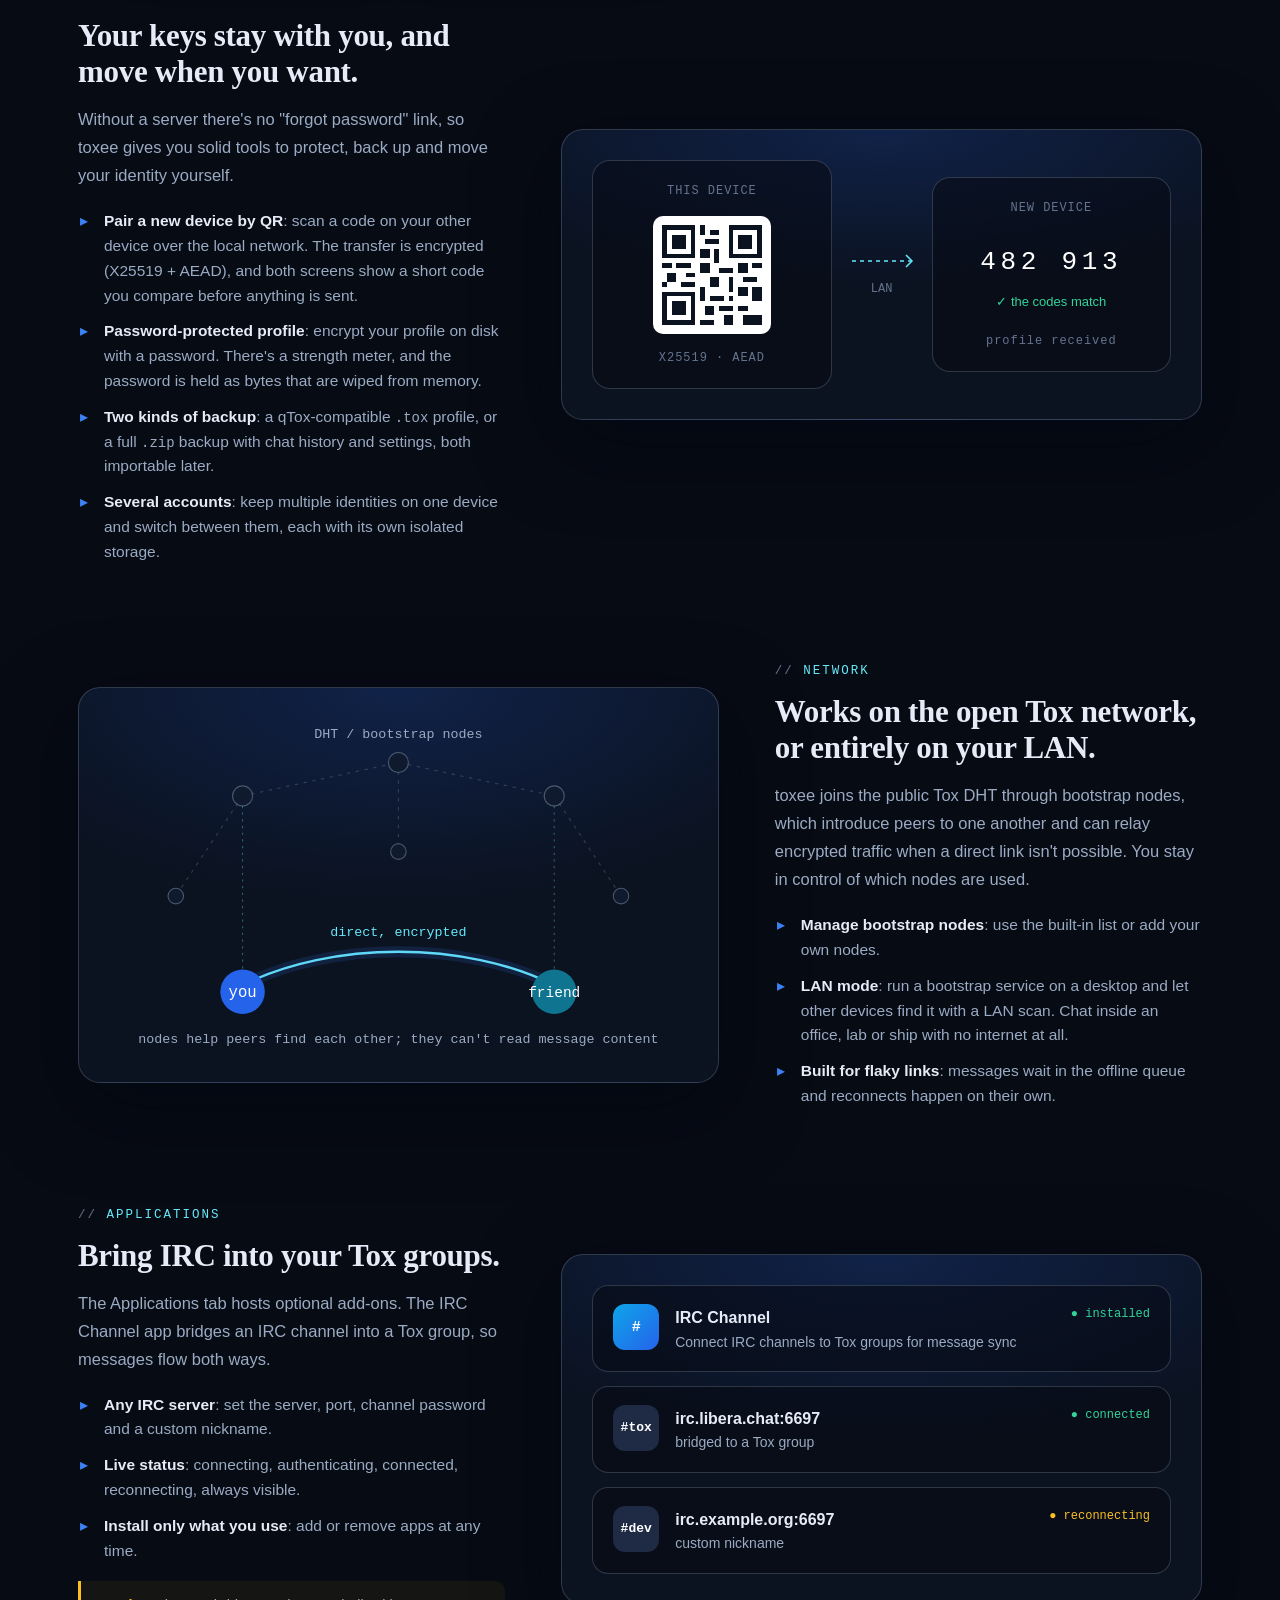
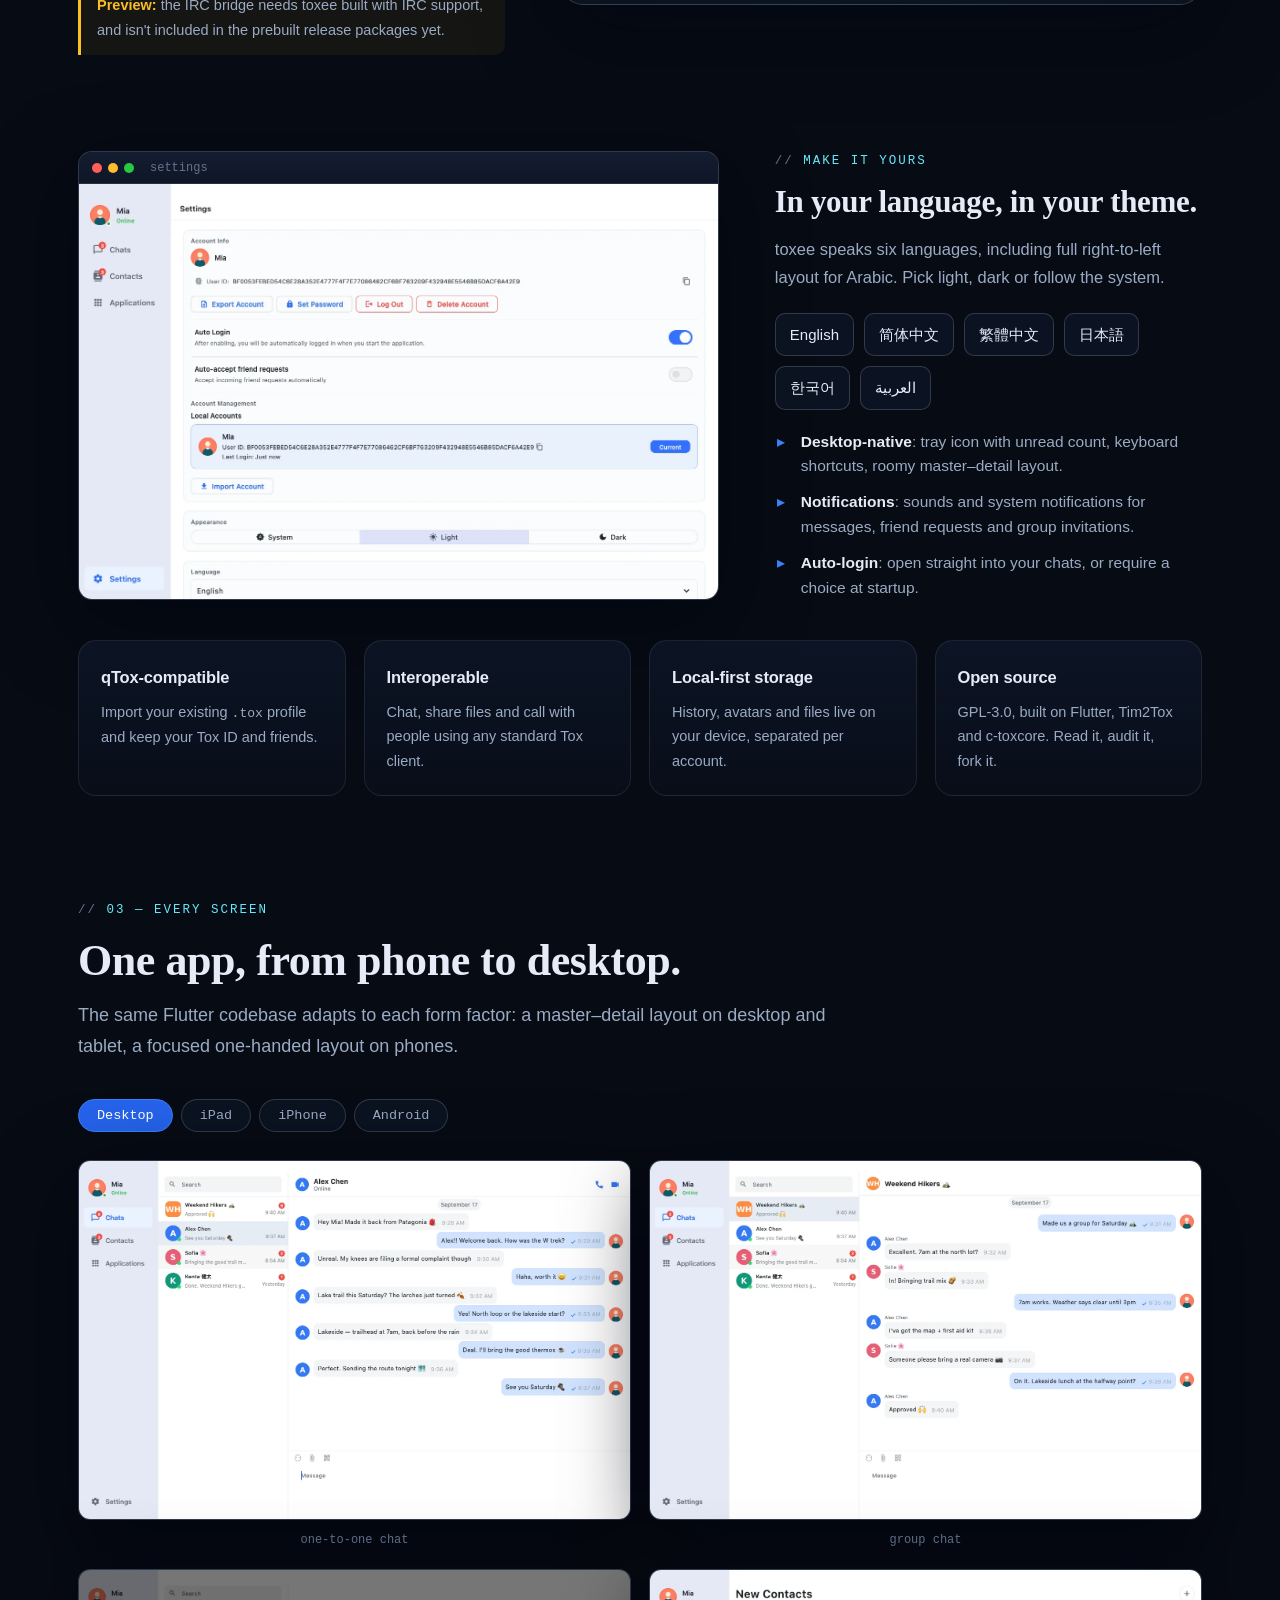
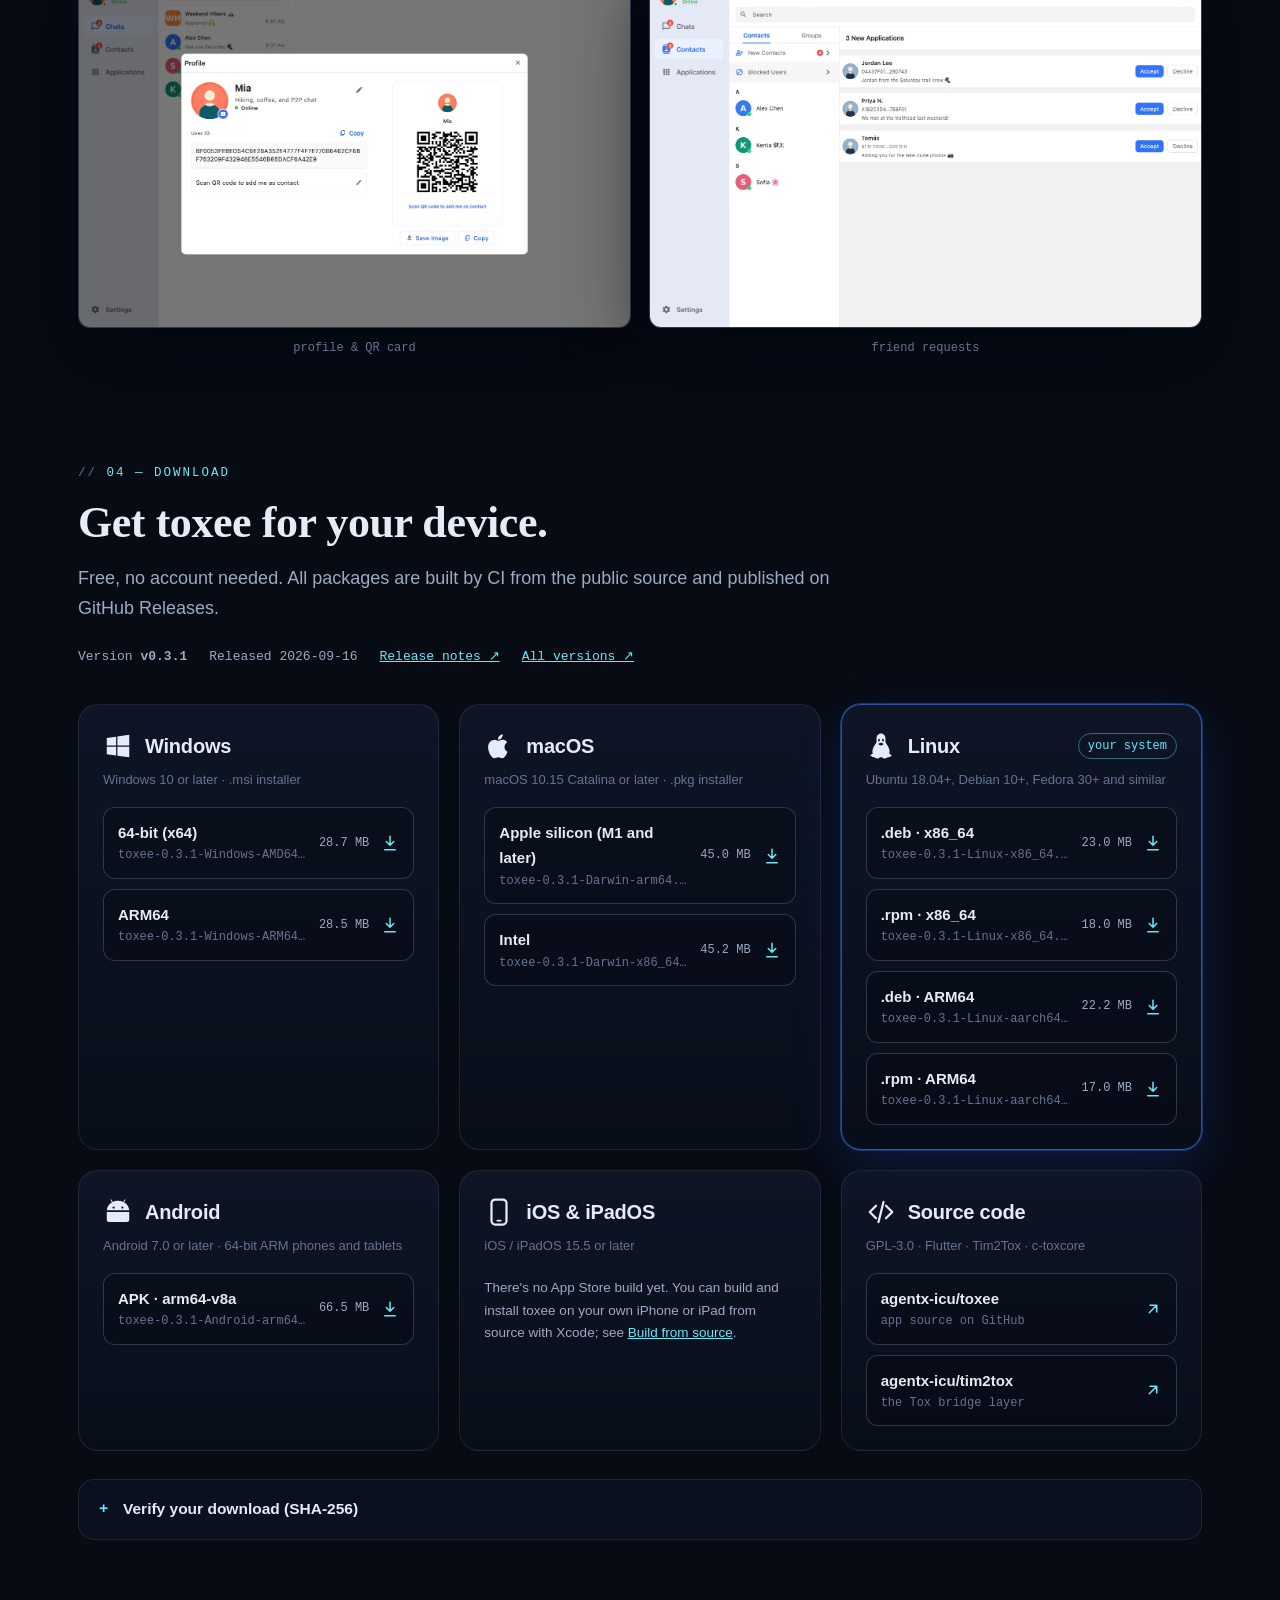
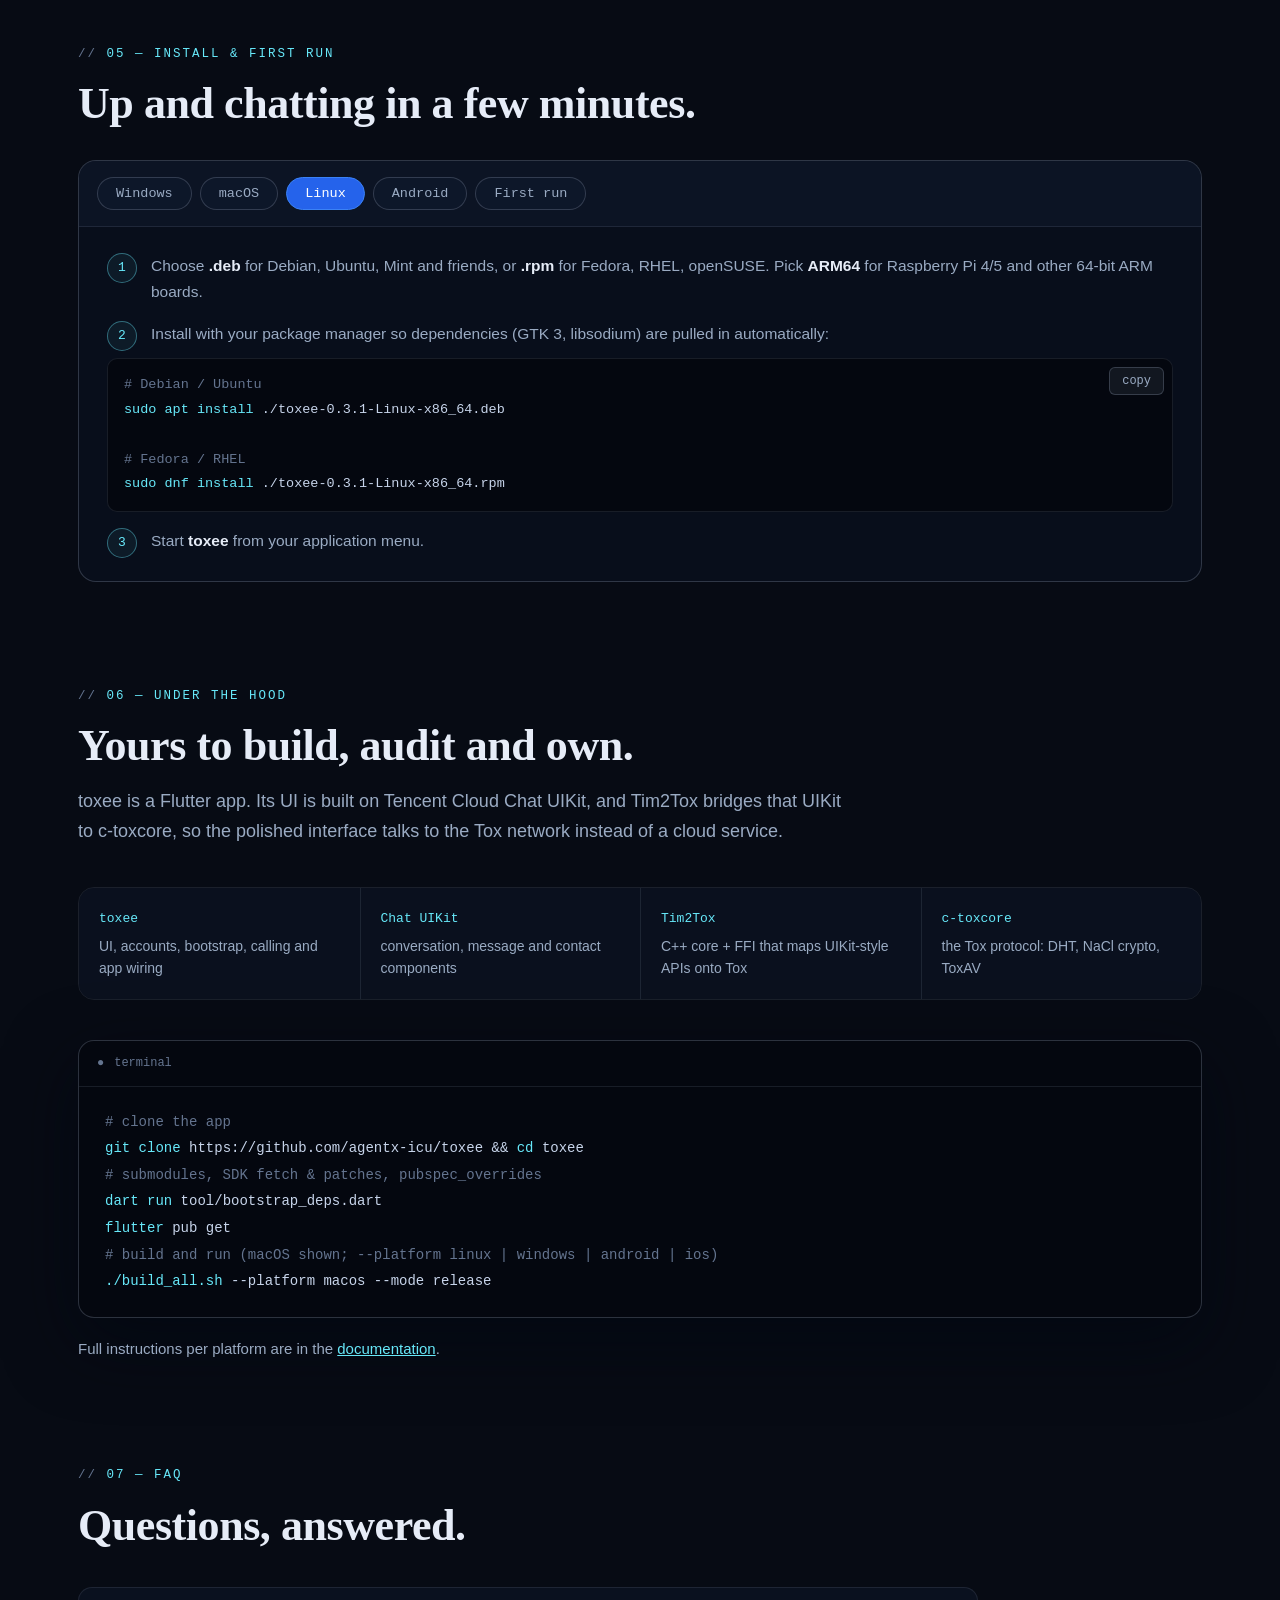
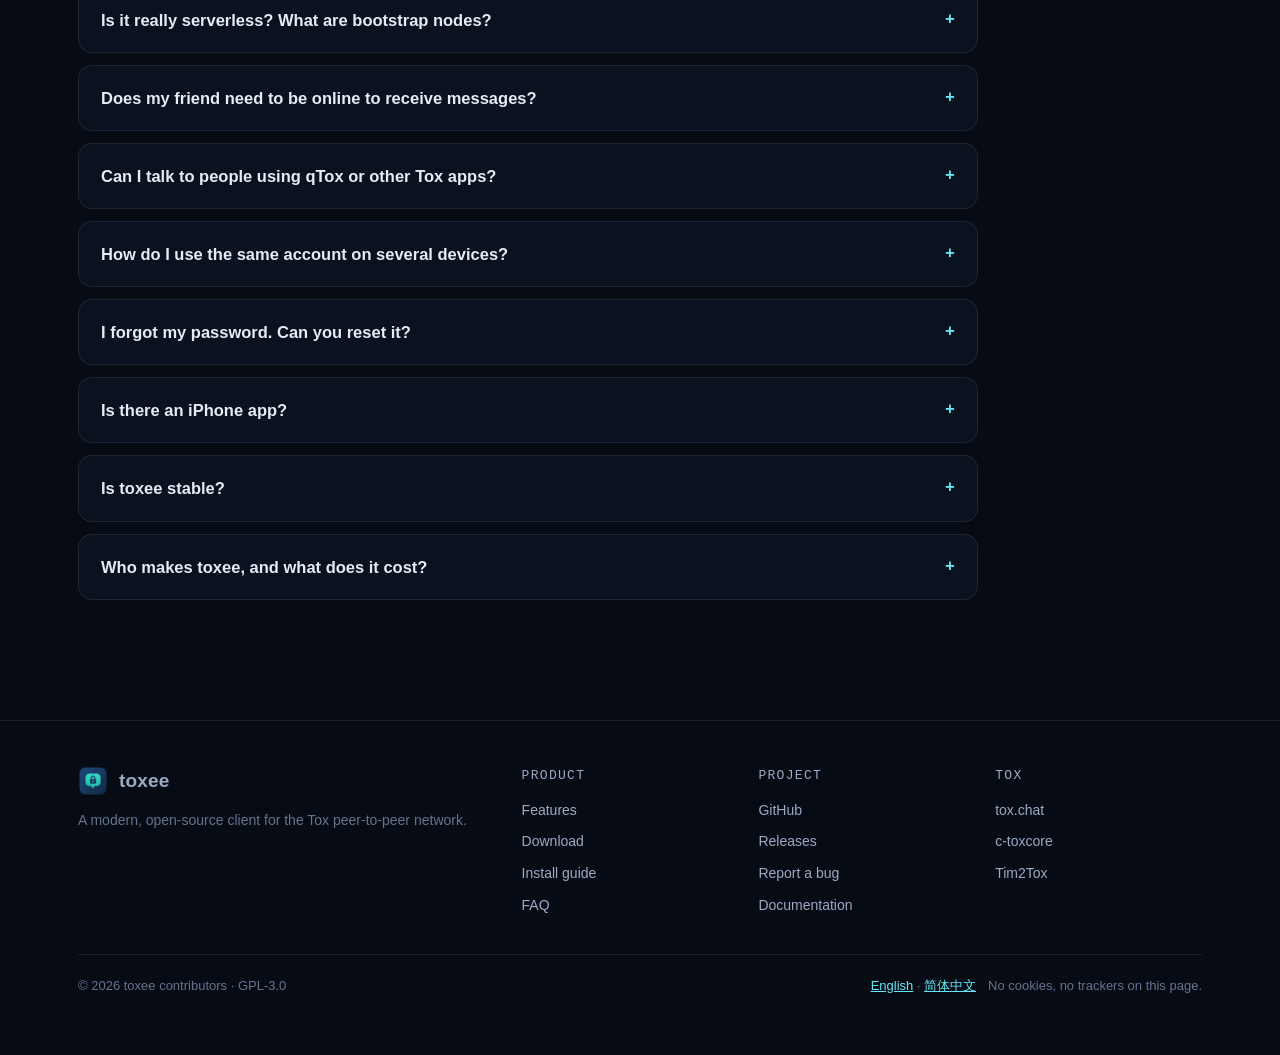
==== commit 82ecfb44: "Serve the screenshots as WebP The 39 PNG screenshots weighed 3.4 MB; WebP at quality 82 is 1.0 MB wi" ====
--- a/en/index.html
+++ b/en/index.html
@@ -188,7 +188,7 @@
       </div>
       <div class="frame">
         <div class="bar"><i></i><i></i><i></i><b><span class="en">chat — Alex Chen</span><span class="zh">聊天 — 陈亮</span></b></div>
-        <img data-shot="desktop/c2c.png" src="../assets/img/en/desktop/c2c.png" width="1400" height="909" loading="lazy"
+        <img data-shot="desktop/c2c.webp" src="../assets/img/en/desktop/c2c.webp" width="1400" height="909" loading="lazy"
              data-alt-en="toxee desktop: one-to-one chat with delivery ticks and emoji" data-alt-zh="toxee 桌面端：带送达标记与表情的一对一聊天"
              alt="toxee desktop: one-to-one chat with delivery ticks and emoji">
       </div>
@@ -199,12 +199,12 @@
       <div class="duo">
         <div class="frame">
           <div class="bar"><i></i><i></i><i></i><b><span class="en">group — Weekend Hikers</span><span class="zh">群聊 — 周末徒步队</span></b></div>
-          <img data-shot="desktop/group_chat.png" src="../assets/img/en/desktop/group_chat.png" width="1400" height="909" loading="lazy"
+          <img data-shot="desktop/group_chat.webp" src="../assets/img/en/desktop/group_chat.webp" width="1400" height="909" loading="lazy"
                data-alt-en="toxee desktop: a group chat with several members" data-alt-zh="toxee 桌面端：多人群聊" alt="toxee desktop: a group chat with several members">
         </div>
         <div class="frame">
           <div class="bar"><i></i><i></i><i></i><b>iPad</b></div>
-          <img data-shot="ipad/group_chat.png" src="../assets/img/en/ipad/group_chat.png" width="1032" height="1376" loading="lazy"
+          <img data-shot="ipad/group_chat.webp" src="../assets/img/en/ipad/group_chat.webp" width="1032" height="1376" loading="lazy"
                data-alt-en="toxee on iPad: group chat in a split view" data-alt-zh="toxee iPad 版：分栏布局中的群聊" alt="toxee on iPad: group chat in a split view">
         </div>
       </div>
@@ -261,12 +261,12 @@
       <div class="phone-duo">
         <div class="frame">
           <div class="bar"><i></i><i></i><i></i><b>iOS</b></div>
-          <img data-shot="ios/self_profile.png" src="../assets/img/en/ios/self_profile.png" width="402" height="874" loading="lazy"
+          <img data-shot="ios/self_profile.webp" src="../assets/img/en/ios/self_profile.webp" width="402" height="874" loading="lazy"
                data-alt-en="toxee on iPhone: profile with a QR code of the Tox ID" data-alt-zh="toxee iPhone 版：带 Tox ID 二维码的个人资料" alt="toxee on iPhone: profile with a QR code of the Tox ID">
         </div>
         <div class="frame">
           <div class="bar"><i></i><i></i><i></i><b>Android</b></div>
-          <img data-shot="android/new_application.png" src="../assets/img/en/android/new_application.png" width="412" height="891" loading="lazy"
+          <img data-shot="android/new_application.webp" src="../assets/img/en/android/new_application.webp" width="412" height="891" loading="lazy"
                data-alt-en="toxee on Android: a friend request waiting for approval" data-alt-zh="toxee Android 版：等待通过的好友申请" alt="toxee on Android: a friend request waiting for approval">
         </div>
       </div>
@@ -385,7 +385,7 @@
     <div class="feat flip">
       <div class="frame">
         <div class="bar"><i></i><i></i><i></i><b><span class="en">settings</span><span class="zh">设置</span></b></div>
-        <img data-shot="desktop/settings.png" src="../assets/img/en/desktop/settings.png" width="1400" height="909" loading="lazy"
+        <img data-shot="desktop/settings.webp" src="../assets/img/en/desktop/settings.webp" width="1400" height="909" loading="lazy"
              data-alt-en="toxee settings: account, auto-login, theme and language" data-alt-zh="toxee 设置：账号、自动登录、主题与语言" alt="toxee settings: account, auto-login, theme and language">
       </div>
       <div class="feat-copy">
@@ -427,29 +427,29 @@
     </div>
 
     <div class="gallery desktop" id="g-desktop" role="tabpanel" tabindex="0" aria-labelledby="t-desktop">
-      <figure><div class="frame"><img data-shot="desktop/c2c.png" src="../assets/img/en/desktop/c2c.png" width="1400" height="909" loading="lazy" alt=""></div><figcaption><span class="en">one-to-one chat</span><span class="zh">单聊</span></figcaption></figure>
-      <figure><div class="frame"><img data-shot="desktop/group_chat.png" src="../assets/img/en/desktop/group_chat.png" width="1400" height="909" loading="lazy" alt=""></div><figcaption><span class="en">group chat</span><span class="zh">群聊</span></figcaption></figure>
-      <figure><div class="frame"><img data-shot="desktop/self_profile.png" src="../assets/img/en/desktop/self_profile.png" width="1400" height="909" loading="lazy" alt=""></div><figcaption><span class="en">profile &amp; QR card</span><span class="zh">个人资料与二维码</span></figcaption></figure>
-      <figure><div class="frame"><img data-shot="desktop/new_application.png" src="../assets/img/en/desktop/new_application.png" width="1400" height="909" loading="lazy" alt=""></div><figcaption><span class="en">friend requests</span><span class="zh">好友申请</span></figcaption></figure>
+      <figure><div class="frame"><img data-shot="desktop/c2c.webp" src="../assets/img/en/desktop/c2c.webp" width="1400" height="909" loading="lazy" alt=""></div><figcaption><span class="en">one-to-one chat</span><span class="zh">单聊</span></figcaption></figure>
+      <figure><div class="frame"><img data-shot="desktop/group_chat.webp" src="../assets/img/en/desktop/group_chat.webp" width="1400" height="909" loading="lazy" alt=""></div><figcaption><span class="en">group chat</span><span class="zh">群聊</span></figcaption></figure>
+      <figure><div class="frame"><img data-shot="desktop/self_profile.webp" src="../assets/img/en/desktop/self_profile.webp" width="1400" height="909" loading="lazy" alt=""></div><figcaption><span class="en">profile &amp; QR card</span><span class="zh">个人资料与二维码</span></figcaption></figure>
+      <figure><div class="frame"><img data-shot="desktop/new_application.webp" src="../assets/img/en/desktop/new_application.webp" width="1400" height="909" loading="lazy" alt=""></div><figcaption><span class="en">friend requests</span><span class="zh">好友申请</span></figcaption></figure>
     </div>
     <div class="gallery ipad" id="g-ipad" role="tabpanel" tabindex="0" aria-labelledby="t-ipad" hidden>
-      <figure><div class="frame"><img data-shot="ipad/c2c.png" src="../assets/img/en/ipad/c2c.png" width="1032" height="1376" loading="lazy" alt=""></div><figcaption><span class="en">one-to-one chat</span><span class="zh">单聊</span></figcaption></figure>
-      <figure><div class="frame"><img data-shot="ipad/group_chat.png" src="../assets/img/en/ipad/group_chat.png" width="1032" height="1376" loading="lazy" alt=""></div><figcaption><span class="en">group chat</span><span class="zh">群聊</span></figcaption></figure>
-      <figure><div class="frame"><img data-shot="ipad/settings.png" src="../assets/img/en/ipad/settings.png" width="1032" height="1376" loading="lazy" alt=""></div><figcaption><span class="en">settings</span><span class="zh">设置</span></figcaption></figure>
+      <figure><div class="frame"><img data-shot="ipad/c2c.webp" src="../assets/img/en/ipad/c2c.webp" width="1032" height="1376" loading="lazy" alt=""></div><figcaption><span class="en">one-to-one chat</span><span class="zh">单聊</span></figcaption></figure>
+      <figure><div class="frame"><img data-shot="ipad/group_chat.webp" src="../assets/img/en/ipad/group_chat.webp" width="1032" height="1376" loading="lazy" alt=""></div><figcaption><span class="en">group chat</span><span class="zh">群聊</span></figcaption></figure>
+      <figure><div class="frame"><img data-shot="ipad/settings.webp" src="../assets/img/en/ipad/settings.webp" width="1032" height="1376" loading="lazy" alt=""></div><figcaption><span class="en">settings</span><span class="zh">设置</span></figcaption></figure>
     </div>
     <div class="gallery phone" id="g-ios" role="tabpanel" tabindex="0" aria-labelledby="t-ios" hidden>
-      <figure><div class="frame"><img data-shot="ios/c2c.png" src="../assets/img/en/ios/c2c.png" width="402" height="874" loading="lazy" alt=""></div><figcaption><span class="en">chat</span><span class="zh">单聊</span></figcaption></figure>
-      <figure><div class="frame"><img data-shot="ios/group_chat.png" src="../assets/img/en/ios/group_chat.png" width="402" height="874" loading="lazy" alt=""></div><figcaption><span class="en">group</span><span class="zh">群聊</span></figcaption></figure>
-      <figure><div class="frame"><img data-shot="ios/self_profile.png" src="../assets/img/en/ios/self_profile.png" width="402" height="874" loading="lazy" alt=""></div><figcaption><span class="en">profile</span><span class="zh">个人资料</span></figcaption></figure>
-      <figure><div class="frame"><img data-shot="ios/new_application.png" src="../assets/img/en/ios/new_application.png" width="402" height="874" loading="lazy" alt=""></div><figcaption><span class="en">requests</span><span class="zh">好友申请</span></figcaption></figure>
-      <figure><div class="frame"><img data-shot="ios/settings.png" src="../assets/img/en/ios/settings.png" width="402" height="874" loading="lazy" alt=""></div><figcaption><span class="en">settings</span><span class="zh">设置</span></figcaption></figure>
+      <figure><div class="frame"><img data-shot="ios/c2c.webp" src="../assets/img/en/ios/c2c.webp" width="402" height="874" loading="lazy" alt=""></div><figcaption><span class="en">chat</span><span class="zh">单聊</span></figcaption></figure>
+      <figure><div class="frame"><img data-shot="ios/group_chat.webp" src="../assets/img/en/ios/group_chat.webp" width="402" height="874" loading="lazy" alt=""></div><figcaption><span class="en">group</span><span class="zh">群聊</span></figcaption></figure>
+      <figure><div class="frame"><img data-shot="ios/self_profile.webp" src="../assets/img/en/ios/self_profile.webp" width="402" height="874" loading="lazy" alt=""></div><figcaption><span class="en">profile</span><span class="zh">个人资料</span></figcaption></figure>
+      <figure><div class="frame"><img data-shot="ios/new_application.webp" src="../assets/img/en/ios/new_application.webp" width="402" height="874" loading="lazy" alt=""></div><figcaption><span class="en">requests</span><span class="zh">好友申请</span></figcaption></figure>
+      <figure><div class="frame"><img data-shot="ios/settings.webp" src="../assets/img/en/ios/settings.webp" width="402" height="874" loading="lazy" alt=""></div><figcaption><span class="en">settings</span><span class="zh">设置</span></figcaption></figure>
     </div>
     <div class="gallery phone" id="g-android" role="tabpanel" tabindex="0" aria-labelledby="t-android" hidden>
-      <figure><div class="frame"><img data-shot="android/c2c.png" src="../assets/img/en/android/c2c.png" width="412" height="891" loading="lazy" alt=""></div><figcaption><span class="en">chat</span><span class="zh">单聊</span></figcaption></figure>
-      <figure><div class="frame"><img data-shot="android/group_chat.png" src="../assets/img/en/android/group_chat.png" width="412" height="891" loading="lazy" alt=""></div><figcaption><span class="en">group</span><span class="zh">群聊</span></figcaption></figure>
-      <figure><div class="frame"><img data-shot="android/self_profile.png" src="../assets/img/en/android/self_profile.png" width="412" height="891" loading="lazy" alt=""></div><figcaption><span class="en">profile</span><span class="zh">个人资料</span></figcaption></figure>
-      <figure><div class="frame"><img data-shot="android/new_application.png" src="../assets/img/en/android/new_application.png" width="412" height="891" loading="lazy" alt=""></div><figcaption><span class="en">requests</span><span class="zh">好友申请</span></figcaption></figure>
-      <figure><div class="frame"><img data-shot="android/settings.png" src="../assets/img/en/android/settings.png" width="412" height="891" loading="lazy" alt=""></div><figcaption><span class="en">settings</span><span class="zh">设置</span></figcaption></figure>
+      <figure><div class="frame"><img data-shot="android/c2c.webp" src="../assets/img/en/android/c2c.webp" width="412" height="891" loading="lazy" alt=""></div><figcaption><span class="en">chat</span><span class="zh">单聊</span></figcaption></figure>
+      <figure><div class="frame"><img data-shot="android/group_chat.webp" src="../assets/img/en/android/group_chat.webp" width="412" height="891" loading="lazy" alt=""></div><figcaption><span class="en">group</span><span class="zh">群聊</span></figcaption></figure>
+      <figure><div class="frame"><img data-shot="android/self_profile.webp" src="../assets/img/en/android/self_profile.webp" width="412" height="891" loading="lazy" alt=""></div><figcaption><span class="en">profile</span><span class="zh">个人资料</span></figcaption></figure>
+      <figure><div class="frame"><img data-shot="android/new_application.webp" src="../assets/img/en/android/new_application.webp" width="412" height="891" loading="lazy" alt=""></div><figcaption><span class="en">requests</span><span class="zh">好友申请</span></figcaption></figure>
+      <figure><div class="frame"><img data-shot="android/settings.webp" src="../assets/img/en/android/settings.webp" width="412" height="891" loading="lazy" alt=""></div><figcaption><span class="en">settings</span><span class="zh">设置</span></figcaption></figure>
     </div>
   </div>
 </section>
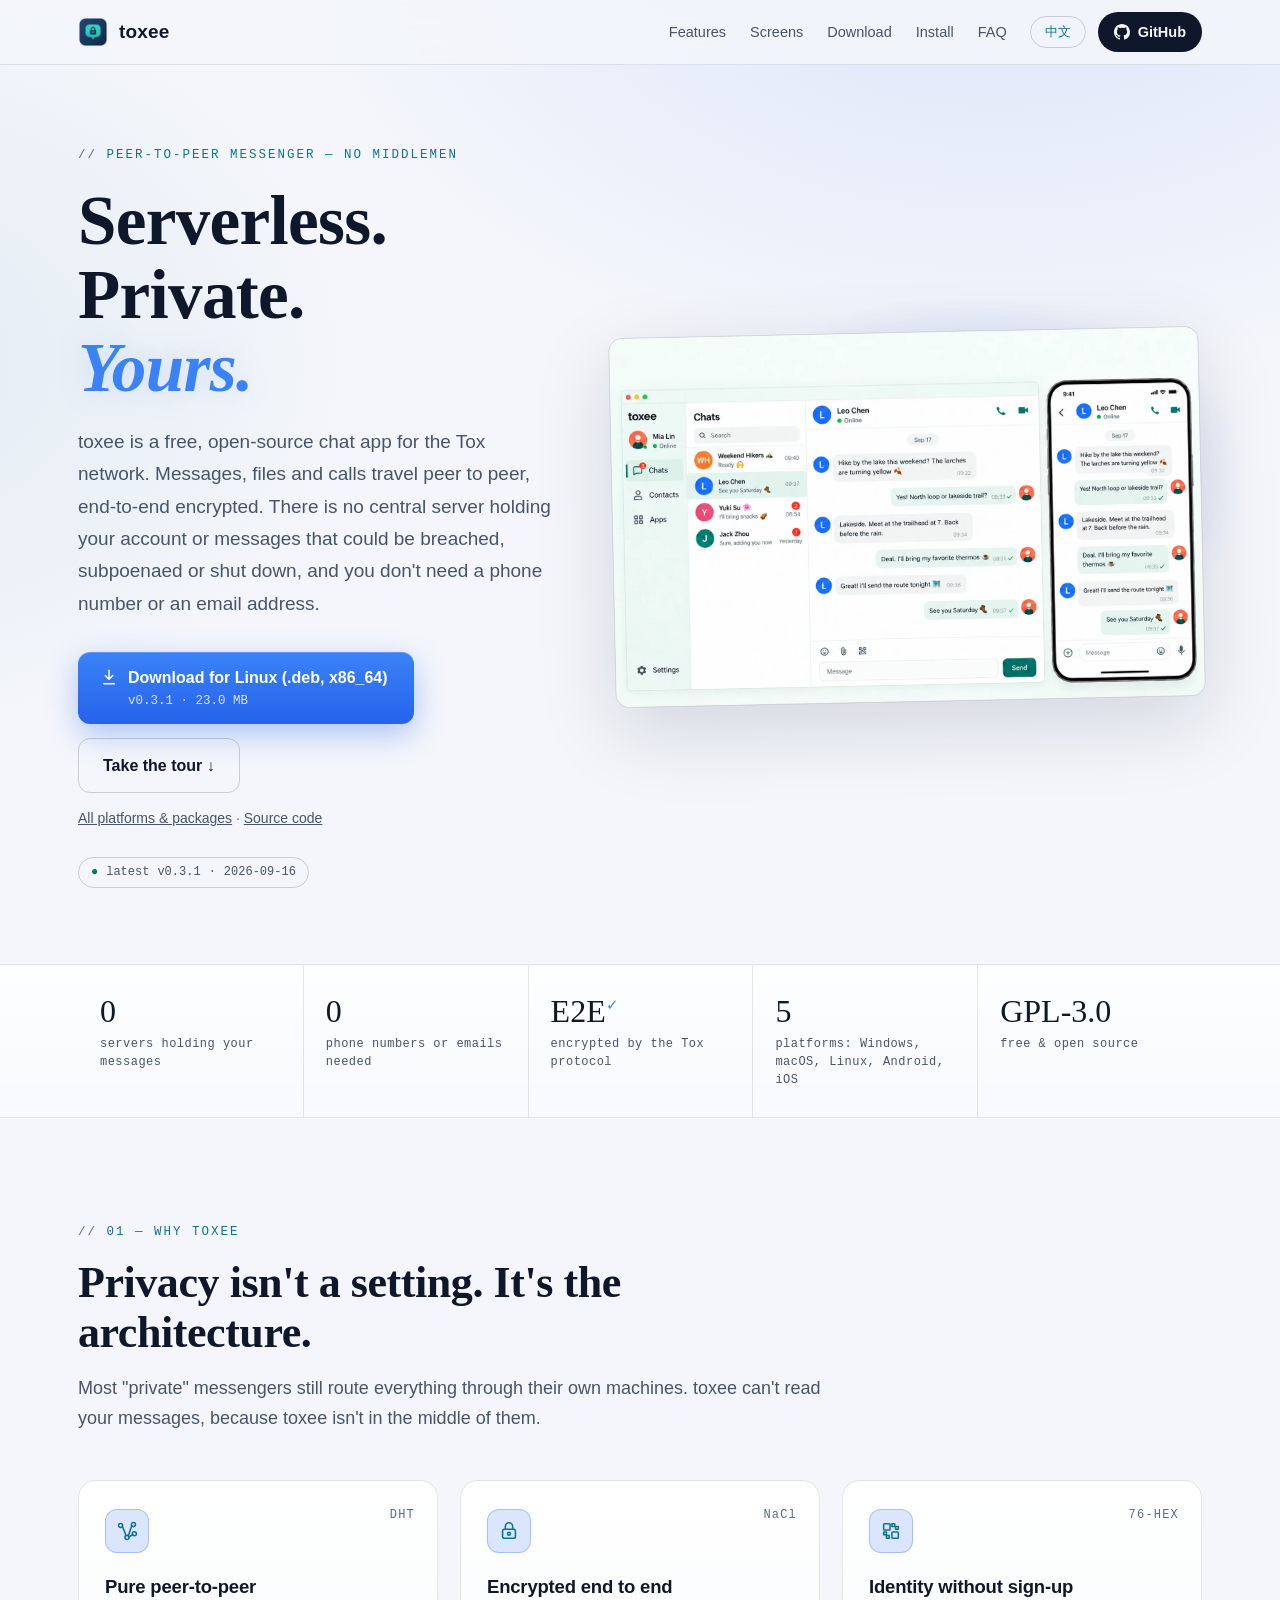
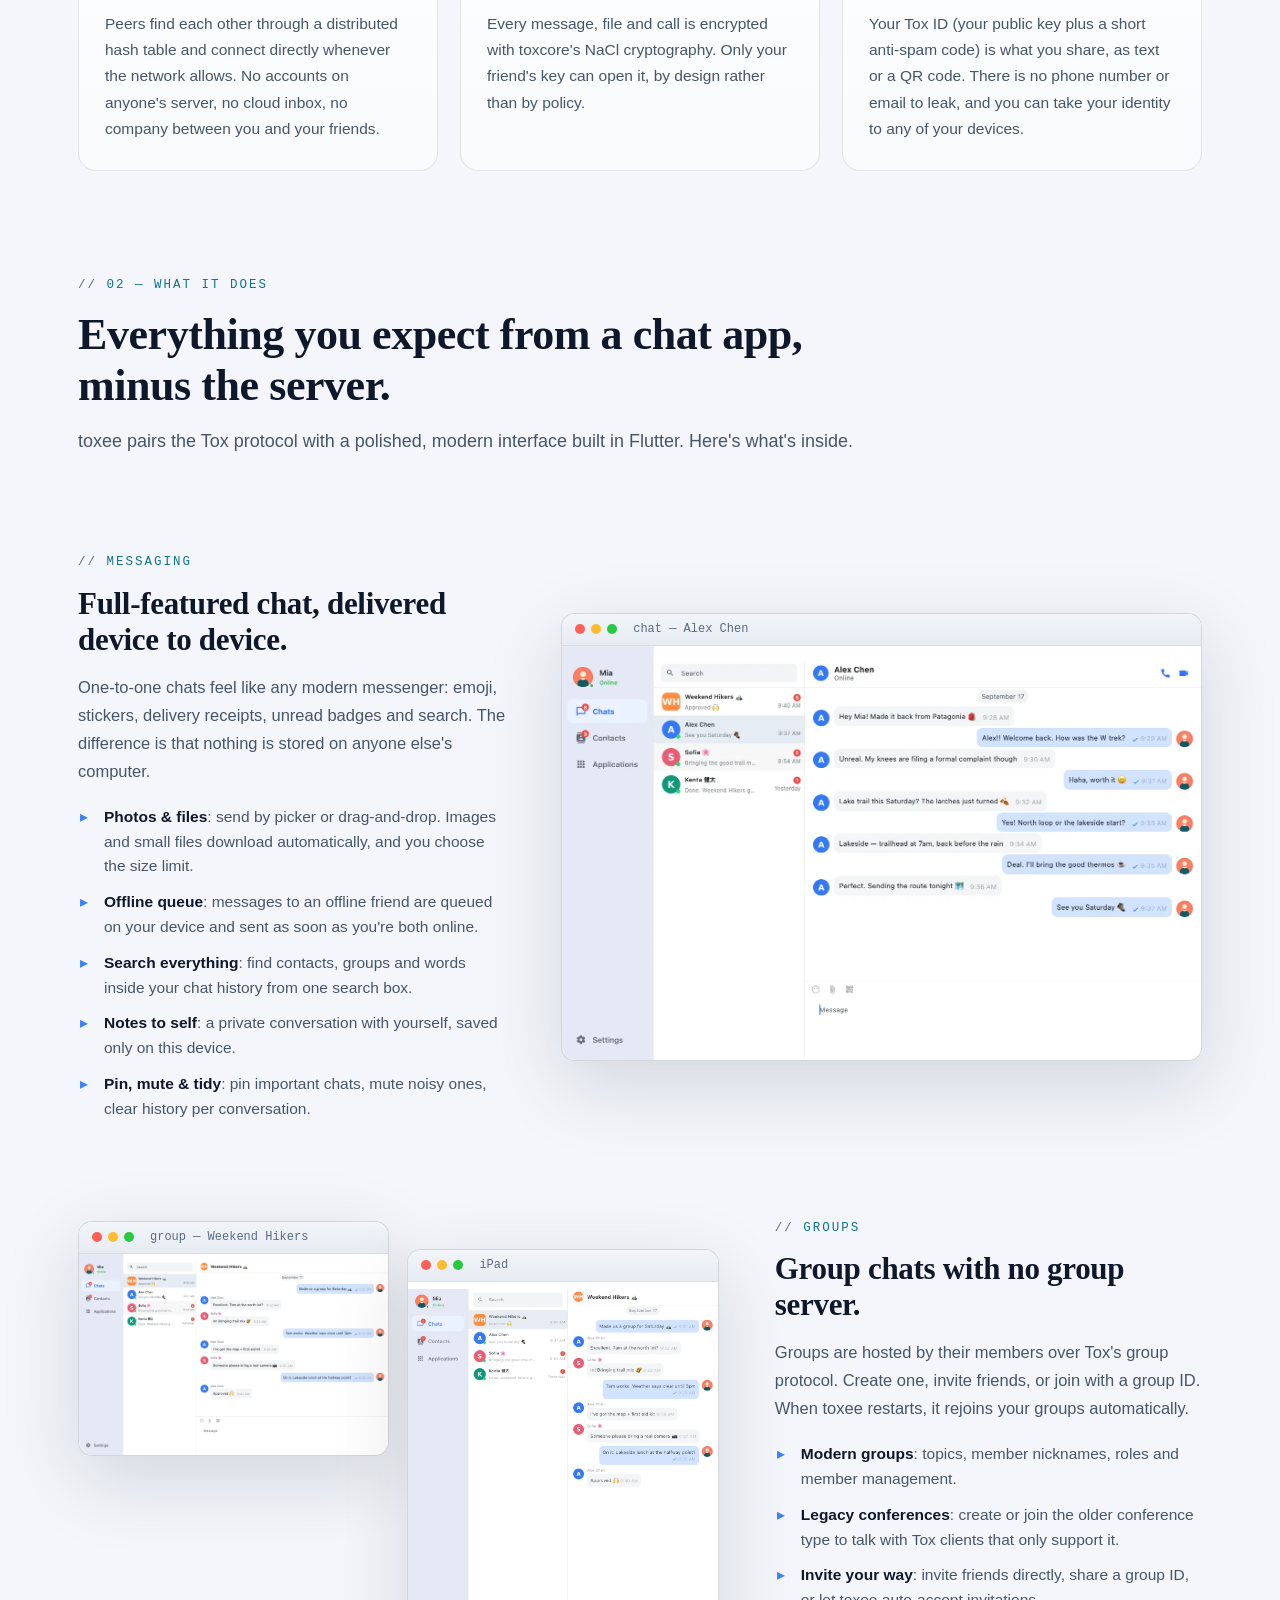
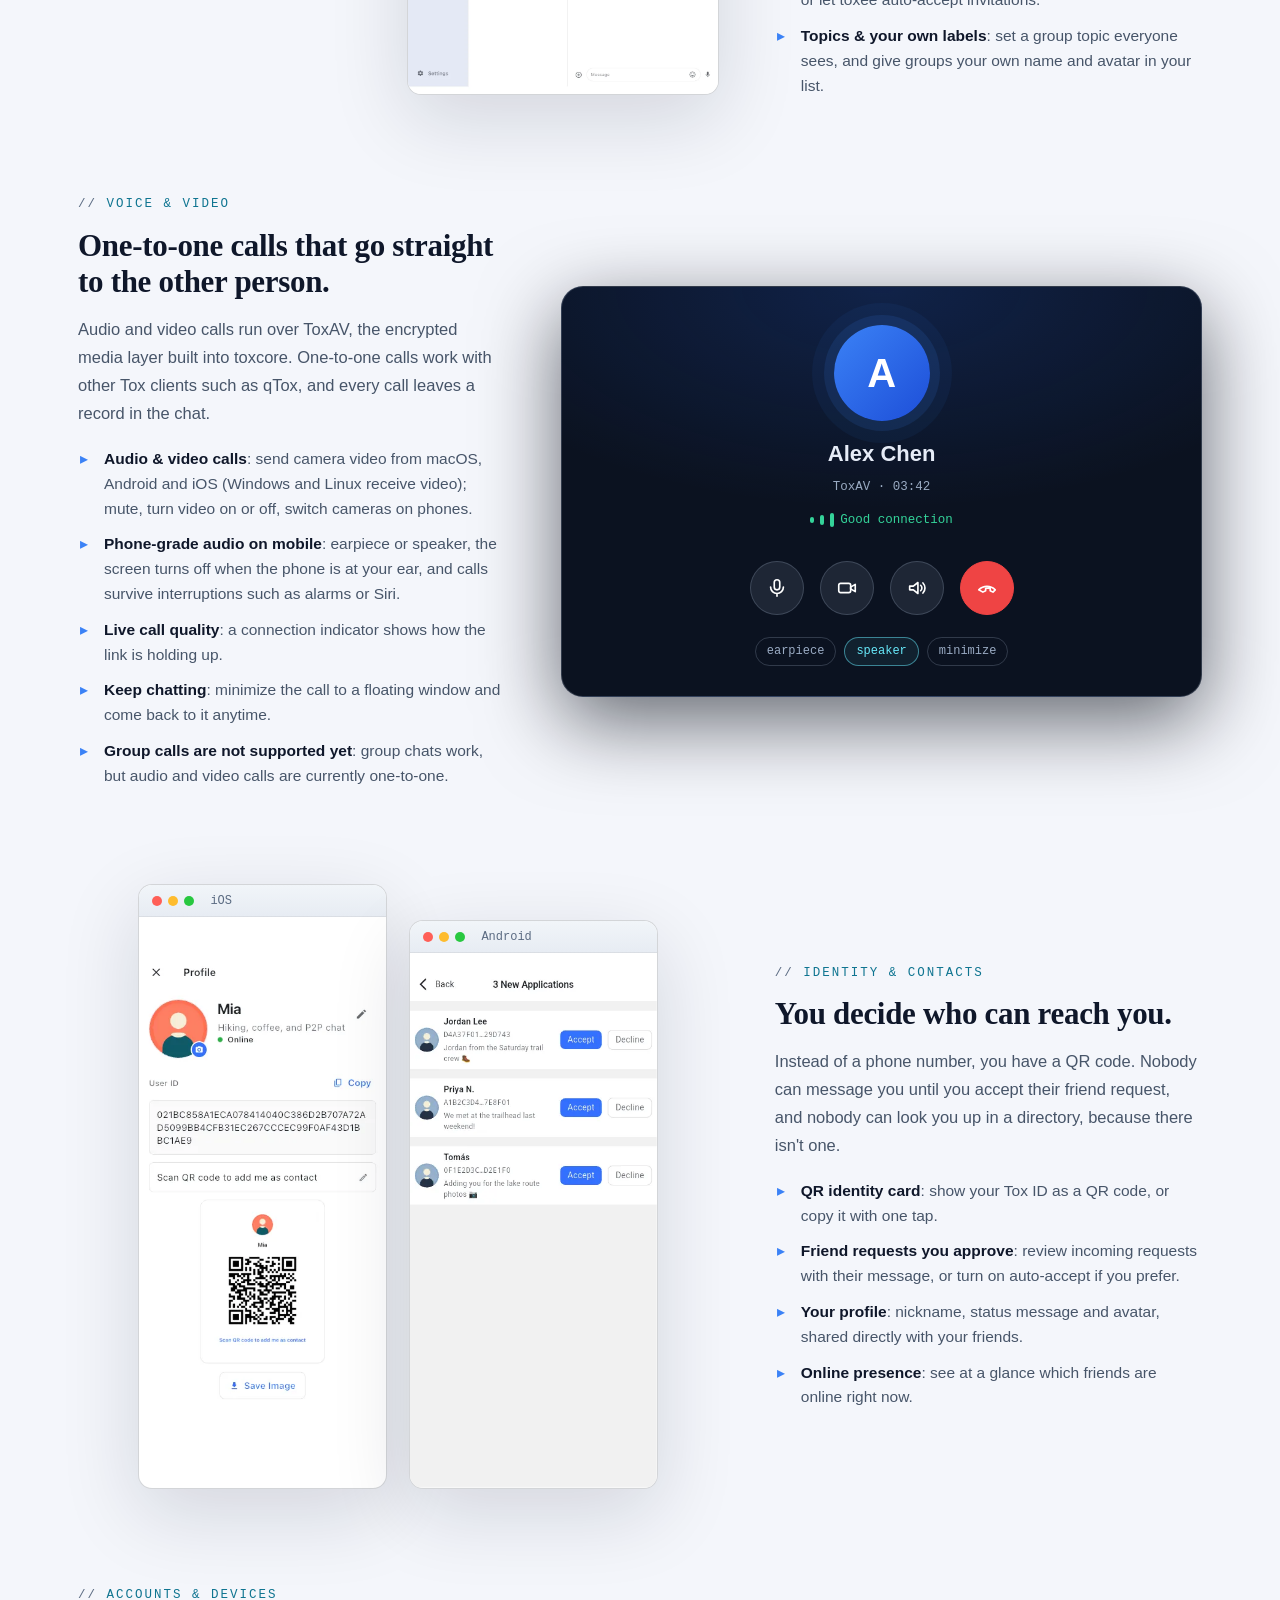
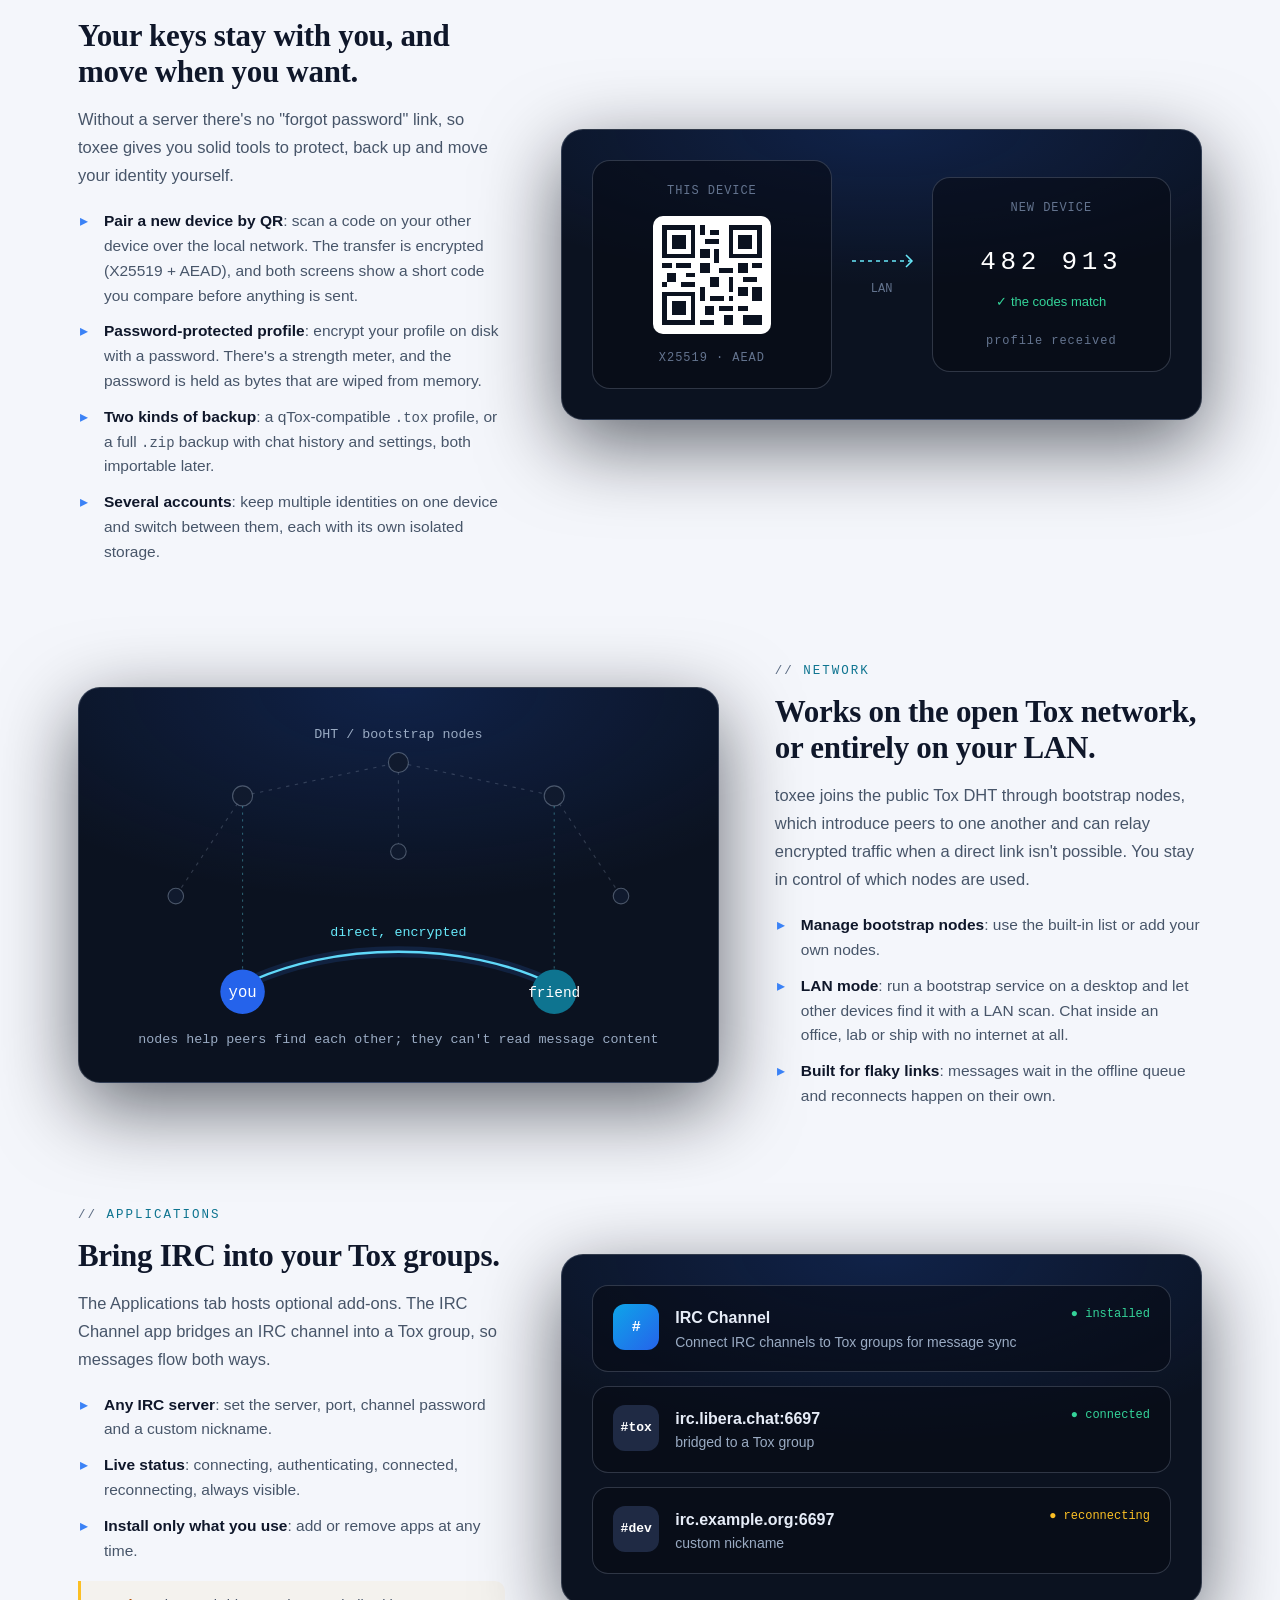
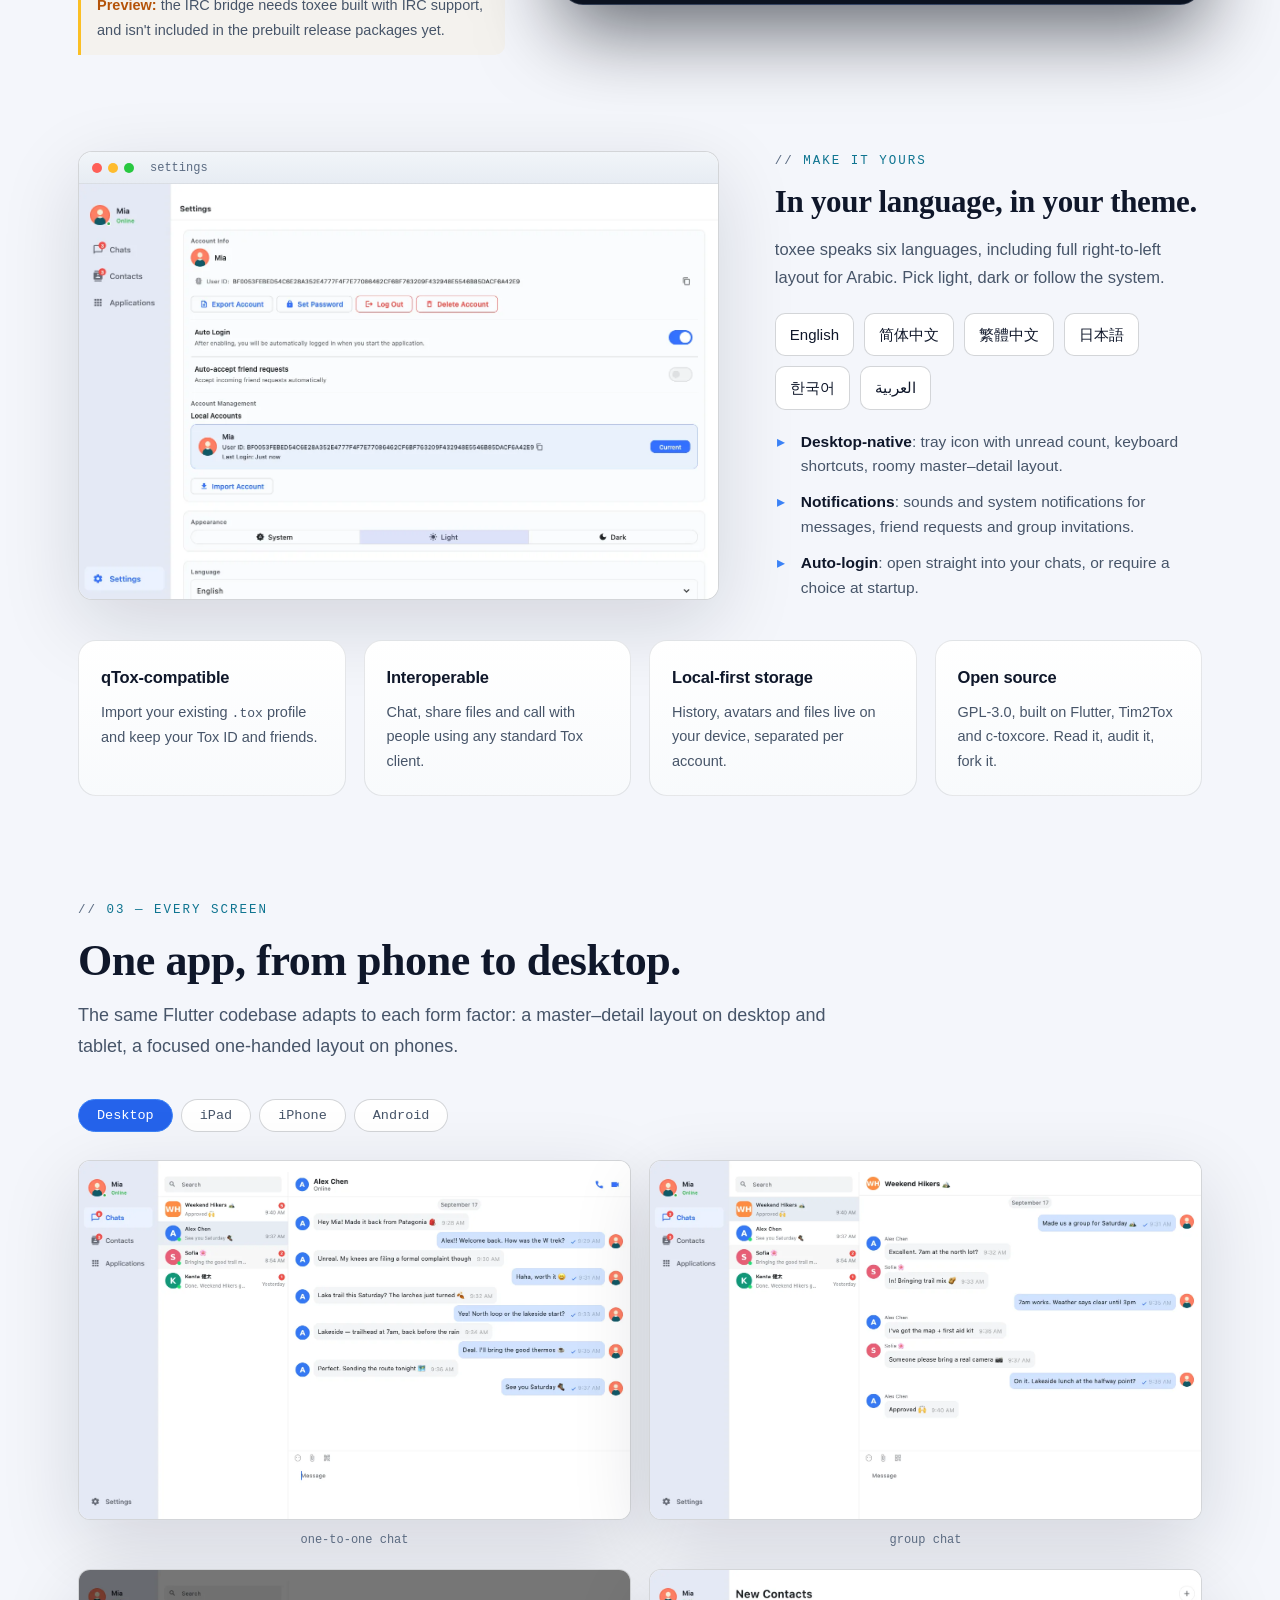
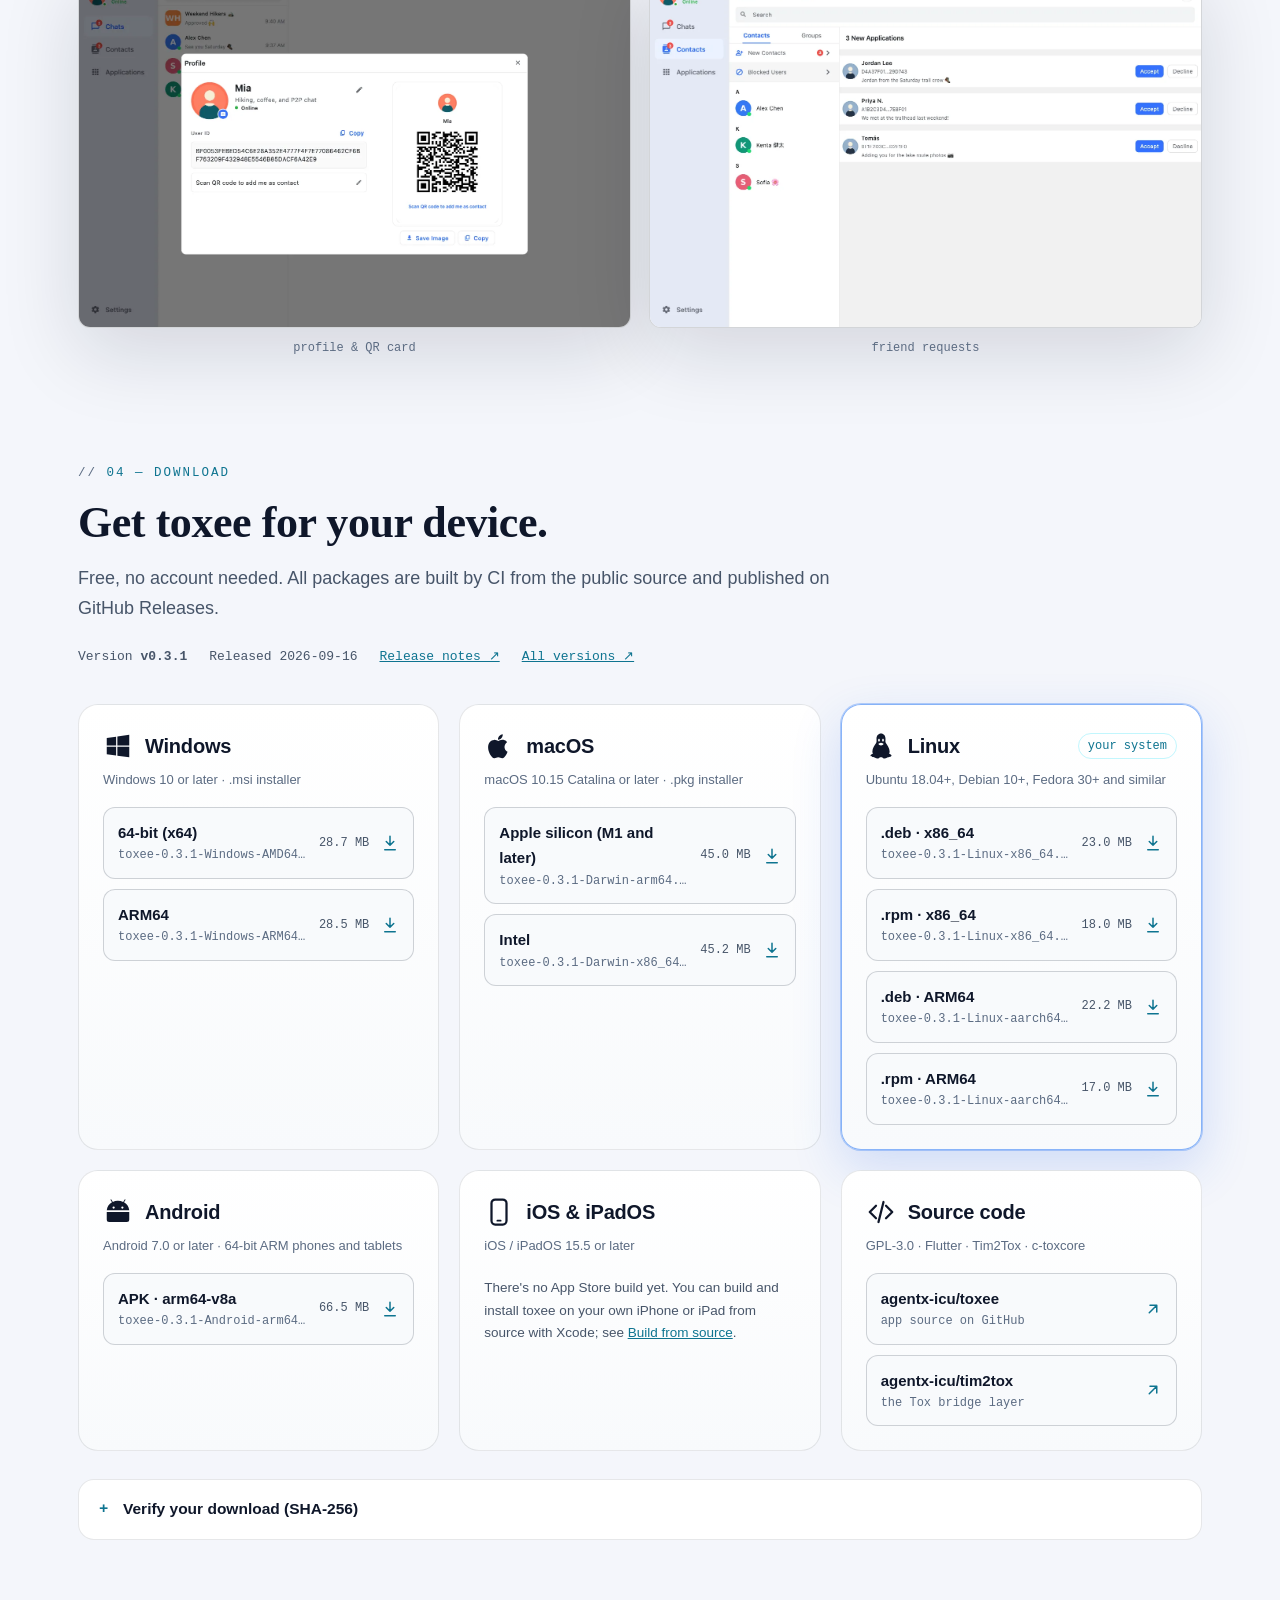
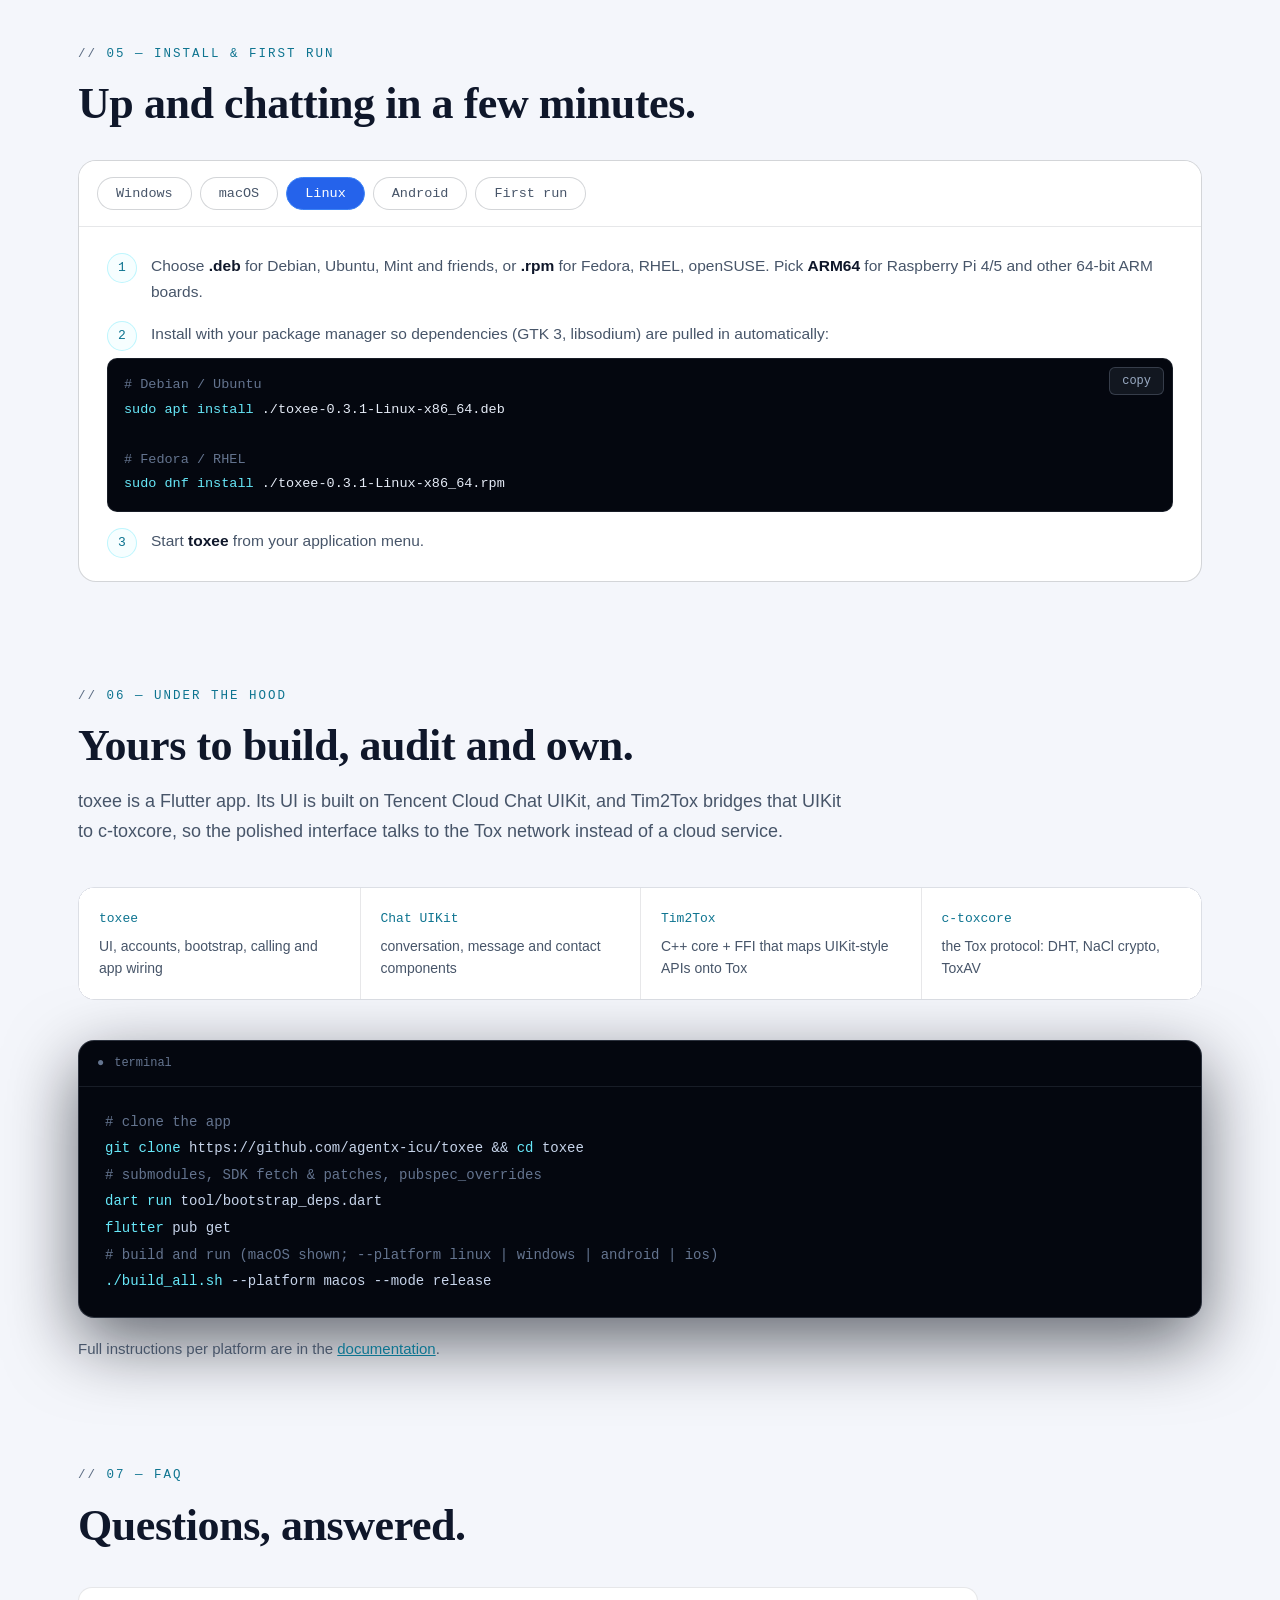
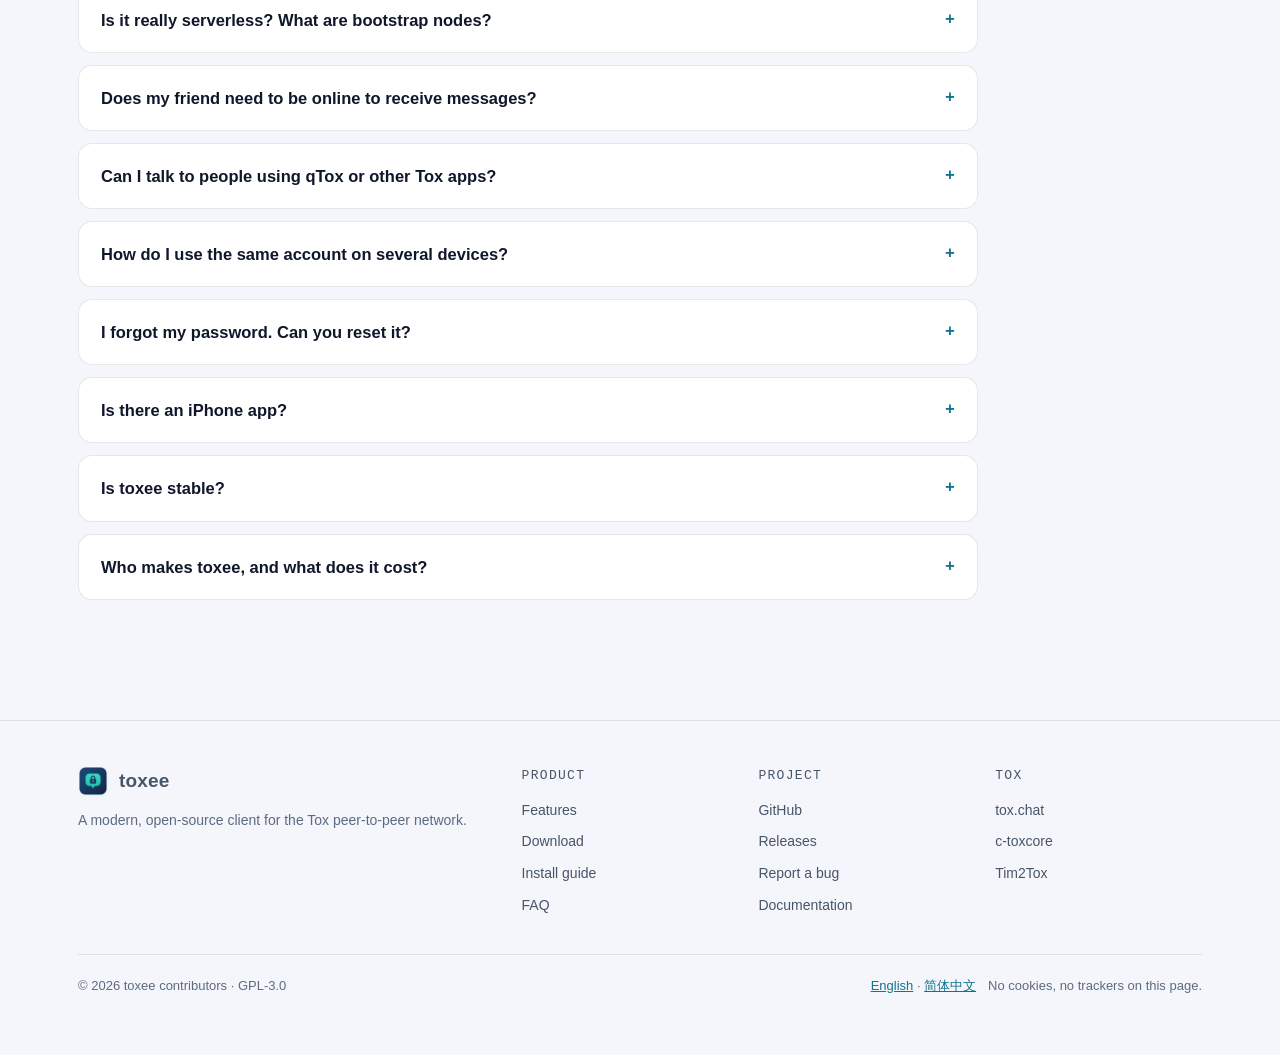
==== commit cd5e5230: "Follow the system light / dark setting The site was dark only. Colours that differ between the theme" ====
--- a/en/index.html
+++ b/en/index.html
@@ -6,7 +6,8 @@
 <meta name="viewport" content="width=device-width, initial-scale=1">
 <title>toxee — Serverless, private, peer-to-peer chat</title>
 <meta name="description" content="toxee is a free, open-source chat app for the Tox peer-to-peer network. No servers, no phone number, end-to-end encrypted messages, files, groups and calls on Windows, macOS, Linux, Android and iOS.">
-<meta name="theme-color" content="#070b14">
+<meta name="theme-color" content="#f4f6fb" media="(prefers-color-scheme: light)">
+<meta name="theme-color" content="#070b14" media="(prefers-color-scheme: dark)">
 <link rel="canonical" href="https://toxee.agentx.icu/en/">
 <link rel="alternate" hreflang="en" href="https://toxee.agentx.icu/en/">
 <link rel="alternate" hreflang="zh-Hans" href="https://toxee.agentx.icu/zh/">
--- a/assets/css/site.css
+++ b/assets/css/site.css
@@ -17,11 +17,31 @@
   --green:#34d399;
   --amber:#fbbf24;
   --glow:rgba(59,130,246,.35);
+  /* surfaces and text colours that the light theme below swaps out */
+  --surface:rgba(16,26,46,.5);
+  --surface-2:rgba(16,26,46,.4);
+  --surface-deep:rgba(7,11,20,.6);
+  --pkg-bg:rgba(7,11,20,.5);
+  --guide-bg:rgba(11,18,32,.6);
+  --faq-bg:rgba(16,26,46,.45);
+  --card-1:rgba(16,26,46,.65);
+  --card-2:rgba(11,18,32,.4);
+  --os-1:rgba(16,26,46,.7);
+  --os-2:rgba(11,18,32,.45);
+  --stats-1:rgba(16,26,46,.5);
+  --stats-2:rgba(16,26,46,.15);
+  --bar-1:#141d31;
+  --bar-2:#0e1626;
+  --nav-bg:rgba(7,11,20,.76);
+  --shadow-c:rgba(2,6,16,.7);
+  --heading:#fff;
+  --code-text:#dbe6f7;
+  --amber-text:var(--amber);
   --serif:ui-serif,"New York","Iowan Old Style",Georgia,"Songti SC","Noto Serif CJK SC",serif;
   --sans:ui-sans-serif,-apple-system,"SF Pro Text","Segoe UI","PingFang SC","Hiragino Sans GB","Microsoft YaHei","Noto Sans CJK SC",sans-serif;
   --mono:ui-monospace,"SF Mono",SFMono-Regular,Menlo,Consolas,monospace;
   --r:16px;
-  color-scheme:dark;
+  color-scheme:dark light;
 }
 *{box-sizing:border-box;margin:0;padding:0}
 [hidden]{display:none !important}
@@ -71,7 +91,7 @@
 .nav{
   position:sticky;top:0;z-index:50;
   backdrop-filter:blur(14px);-webkit-backdrop-filter:blur(14px);
-  background:rgba(7,11,20,.76);border-bottom:1px solid var(--line);
+  background:var(--nav-bg);border-bottom:1px solid var(--line);
 }
 .nav-in{display:flex;align-items:center;gap:6px;height:64px}
 .brand{display:flex;align-items:center;gap:11px;font-weight:700;text-decoration:none;color:var(--text)}
@@ -93,7 +113,7 @@
 .gh:hover{box-shadow:0 6px 22px rgba(230,236,247,.18)}
 .menu-btn{
   display:none;place-items:center;width:40px;height:40px;padding:0;margin-left:6px;cursor:pointer;
-  color:var(--text);background:rgba(16,26,46,.6);border:1px solid var(--line-strong);border-radius:10px;
+  color:var(--text);background:var(--surface);border:1px solid var(--line-strong);border-radius:10px;
 }
 
 /* shared chrome */
@@ -102,11 +122,11 @@
 h1,h2,h3{font-family:var(--serif);font-weight:600;letter-spacing:-.01em}
 .frame{
   border-radius:14px;border:1px solid var(--line-strong);background:var(--ink-2);
-  box-shadow:0 24px 80px rgba(2,6,16,.7);overflow:hidden;
+  box-shadow:0 24px 80px var(--shadow-c);overflow:hidden;
 }
 .frame .bar{
   display:flex;align-items:center;gap:6px;height:32px;padding:0 13px;
-  background:linear-gradient(180deg,#141d31,#0e1626);border-bottom:1px solid var(--line);
+  background:linear-gradient(180deg,var(--bar-1),var(--bar-2));border-bottom:1px solid var(--line);
 }
 .frame .bar i{width:10px;height:10px;border-radius:50%;display:block}
 .frame .bar i:nth-child(1){background:#ff5f57}
@@ -157,11 +177,11 @@
 .d1{animation-delay:.05s}.d2{animation-delay:.15s}.d3{animation-delay:.25s}.d4{animation-delay:.38s}.d5{animation-delay:.52s}
 @keyframes rise{to{opacity:1;transform:none}}
 
-.stats{margin-top:76px;border-top:1px solid var(--line);border-bottom:1px solid var(--line);background:linear-gradient(180deg,rgba(16,26,46,.5),rgba(16,26,46,.15))}
+.stats{margin-top:76px;border-top:1px solid var(--line);border-bottom:1px solid var(--line);background:linear-gradient(180deg,var(--stats-1),var(--stats-2))}
 .stats-in{display:grid;grid-template-columns:repeat(5,1fr)}
 .stat{padding:28px 22px;border-left:1px solid var(--line)}
 .stat:first-child{border-left:none}
-.stat .n{font-family:var(--serif);font-size:32px;line-height:1.15;color:#fff}
+.stat .n{font-family:var(--serif);font-size:32px;line-height:1.15;color:var(--heading)}
 .stat .n sup{font-size:15px;color:var(--blue)}
 .stat .l{font-family:var(--mono);font-size:12px;color:var(--text-dim);margin-top:6px;letter-spacing:.04em;line-height:1.5}
 
@@ -177,7 +197,7 @@
 .grid4{display:grid;grid-template-columns:repeat(4,1fr);gap:18px;margin-top:40px}
 .card{
   position:relative;border:1px solid var(--line);border-radius:18px;
-  background:linear-gradient(180deg,rgba(16,26,46,.65),rgba(11,18,32,.4));padding:28px 26px;transition:.25s;
+  background:linear-gradient(180deg,var(--card-1),var(--card-2));padding:28px 26px;transition:.25s;
 }
 .card:hover{border-color:rgba(59,130,246,.45);transform:translateY(-3px)}
 .card .ic{
@@ -235,11 +255,11 @@
 .chip.on{color:var(--cyan);border-color:rgba(103,232,249,.5);background:rgba(103,232,249,.07)}
 
 .pair{display:grid;grid-template-columns:1fr auto 1fr;gap:18px;align-items:center}
-.dev{border:1px solid var(--line-strong);border-radius:18px;padding:20px;background:rgba(7,11,20,.6);text-align:center}
+.dev{border:1px solid var(--line-strong);border-radius:18px;padding:20px;background:var(--surface-deep);text-align:center}
 .dev .lbl{font-family:var(--mono);font-size:12px;color:var(--text-faint);letter-spacing:.08em}
 .dev .qr{width:118px;height:118px;margin:14px auto;border-radius:10px;background:#fff;padding:9px}
 .dev .qr svg{width:100%;height:100%;display:block}
-.dev .sas{font-family:var(--mono);font-size:26px;letter-spacing:.18em;color:#fff;margin:22px 0 6px}
+.dev .sas{font-family:var(--mono);font-size:26px;letter-spacing:.18em;color:var(--heading);margin:22px 0 6px}
 .dev .ok{font-size:13px;color:var(--green)}
 .pair .link{display:flex;flex-direction:column;align-items:center;gap:6px;font-family:var(--mono);font-size:12px;color:var(--text-faint)}
 .pair .link svg{width:64px;height:24px}
@@ -248,7 +268,7 @@
 .net text{font-family:var(--mono);font-size:12px;fill:var(--text-dim)}
 
 .apps{display:grid;gap:14px}
-.app{display:flex;flex-wrap:wrap;gap:8px 16px;align-items:flex-start;border:1px solid var(--line-strong);border-radius:16px;padding:18px 20px;background:rgba(7,11,20,.6)}
+.app{display:flex;flex-wrap:wrap;gap:8px 16px;align-items:flex-start;border:1px solid var(--line-strong);border-radius:16px;padding:18px 20px;background:var(--surface-deep)}
 .app .ai{width:46px;height:46px;border-radius:12px;flex:none;display:flex;align-items:center;justify-content:center;font-family:var(--mono);font-weight:700;font-size:15px;color:#fff}
 .app > div:not(.ai){flex:1;min-width:0}
 .app h4{font-size:16px;font-weight:650;overflow-wrap:anywhere}
@@ -256,12 +276,12 @@
 .app .st{margin-left:auto;font-family:var(--mono);font-size:12px;color:var(--green);white-space:nowrap}
 
 .langs{display:flex;flex-wrap:wrap;gap:10px;margin-top:22px}
-.langs span{border:1px solid var(--line-strong);border-radius:10px;padding:8px 14px;font-size:15px;background:rgba(16,26,46,.5)}
+.langs span{border:1px solid var(--line-strong);border-radius:10px;padding:8px 14px;font-size:15px;background:var(--surface)}
 
 /* gallery tabs */
 .tabs{display:flex;flex-wrap:wrap;gap:8px;margin-top:38px}
 .tab{
-  font-family:var(--mono);font-size:13.5px;color:var(--text-dim);background:rgba(16,26,46,.5);
+  font-family:var(--mono);font-size:13.5px;color:var(--text-dim);background:var(--surface);
   border:1px solid var(--line-strong);border-radius:999px;padding:8px 18px;cursor:pointer;
 }
 .tab[aria-selected="true"]{color:#fff;background:var(--blue-deep);border-color:var(--blue)}
@@ -298,7 +318,7 @@
 .dl-meta{display:flex;flex-wrap:wrap;gap:12px 22px;margin-top:22px;font-family:var(--mono);font-size:13px;color:var(--text-dim)}
 .dl-meta a{color:var(--cyan)}
 .dl-grid{display:grid;grid-template-columns:repeat(3,1fr);gap:20px;margin-top:36px}
-.os{min-width:0;border:1px solid var(--line);border-radius:20px;background:linear-gradient(180deg,rgba(16,26,46,.7),rgba(11,18,32,.45));padding:24px;display:flex;flex-direction:column}
+.os{min-width:0;border:1px solid var(--line);border-radius:20px;background:linear-gradient(180deg,var(--os-1),var(--os-2));padding:24px;display:flex;flex-direction:column}
 .os.hl{border-color:rgba(59,130,246,.6);box-shadow:0 0 0 1px rgba(59,130,246,.35),0 18px 50px rgba(37,99,235,.18)}
 .os-h{display:flex;align-items:center;gap:12px}
 .os-h svg{width:30px;height:30px;fill:var(--text)}
@@ -309,7 +329,7 @@
 .pkgs{display:grid;grid-template-columns:minmax(0,1fr);gap:10px}
 .pkg{
   display:flex;align-items:center;gap:12px;padding:12px 14px;border-radius:12px;text-decoration:none;color:var(--text);
-  border:1px solid var(--line-strong);background:rgba(7,11,20,.5);transition:.15s;
+  border:1px solid var(--line-strong);background:var(--pkg-bg);transition:.15s;
 }
 .pkg:hover{border-color:var(--blue);background:rgba(37,99,235,.12)}
 .pkg .pi{flex:1;min-width:0}
@@ -319,7 +339,7 @@
 .pkg svg{width:18px;height:18px;stroke:var(--cyan);fill:none;stroke-width:2;stroke-linecap:round;stroke-linejoin:round;flex:none}
 .os .note{font-size:13.5px;color:var(--text-dim);margin-top:4px}
 .os .note a{color:var(--cyan)}
-.verify{margin-top:28px;border:1px solid var(--line);border-radius:16px;background:rgba(16,26,46,.4)}
+.verify{margin-top:28px;border:1px solid var(--line);border-radius:16px;background:var(--surface-2)}
 .verify summary{cursor:pointer;padding:16px 20px;font-weight:600;font-size:15.5px;list-style:none;display:flex;align-items:center;gap:10px}
 .verify summary::-webkit-details-marker{display:none}
 .verify summary::before{content:"+";font-family:var(--mono);color:var(--cyan);width:14px}
@@ -329,8 +349,8 @@
 .sums{font-family:var(--mono);font-size:12px;line-height:1.9;color:#c7d4ea;background:#04070f;border:1px solid var(--line);border-radius:10px;padding:14px 16px;overflow-x:auto;white-space:pre}
 
 /* install guide */
-.guide{margin-top:30px;border:1px solid var(--line-strong);border-radius:18px;background:rgba(11,18,32,.6);overflow:hidden}
-.guide .tabs{margin:0;padding:16px 18px;border-bottom:1px solid var(--line);background:rgba(16,26,46,.5)}
+.guide{margin-top:30px;border:1px solid var(--line-strong);border-radius:18px;background:var(--guide-bg);overflow:hidden}
+.guide .tabs{margin:0;padding:16px 18px;border-bottom:1px solid var(--line);background:var(--surface)}
 .panel{padding:26px 28px}
 .steps{counter-reset:s;list-style:none;display:grid;gap:16px}
 .steps > li{counter-increment:s;position:relative;padding-left:44px;color:var(--text-dim);font-size:15.5px}
@@ -340,7 +360,7 @@
   color:var(--cyan);border:1px solid rgba(103,232,249,.4);background:rgba(103,232,249,.06);
 }
 .steps b{color:var(--text)}
-.steps code{background:rgba(148,163,184,.12);padding:1px 6px;border-radius:5px;color:#dbe6f7}
+.steps code{background:rgba(148,163,184,.12);padding:1px 6px;border-radius:5px;color:var(--code-text)}
 .term{
   margin-top:10px;font-family:var(--mono);font-size:13.5px;line-height:1.85;color:#c7d4ea;background:#04070f;
   border:1px solid var(--line);border-radius:10px;padding:14px 16px;overflow-x:auto;white-space:pre;position:relative;
@@ -353,7 +373,7 @@
 }
 .copy:hover{color:#fff;border-color:var(--cyan)}
 .callout{margin-top:18px;border-left:3px solid var(--amber);background:rgba(251,191,36,.06);padding:12px 16px;border-radius:0 10px 10px 0;font-size:14.5px;color:var(--text-dim)}
-.callout b{color:var(--amber)}
+.callout b{color:var(--amber-text)}
 
 /* build */
 .build{margin-top:40px;border:1px solid var(--line-strong);border-radius:16px;overflow:hidden;background:#04070f;box-shadow:0 24px 70px rgba(2,6,16,.6)}
@@ -362,14 +382,14 @@
 .build pre b{color:var(--cyan);font-weight:400}
 .build pre i{color:var(--text-faint);font-style:normal}
 .arch{display:grid;grid-template-columns:repeat(4,1fr);gap:0;margin-top:40px;border:1px solid var(--line);border-radius:16px;overflow:hidden}
-.arch div{padding:20px 20px;border-left:1px solid var(--line);background:rgba(16,26,46,.4)}
+.arch div{padding:20px 20px;border-left:1px solid var(--line);background:var(--surface-2)}
 .arch div:first-child{border-left:none}
 .arch b{display:block;font-family:var(--mono);font-size:13px;color:var(--cyan);font-weight:400;margin-bottom:6px}
 .arch span{font-size:14px;color:var(--text-dim);line-height:1.55;display:block}
 
 /* faq */
 .faq{margin-top:36px;display:grid;gap:12px;max-width:900px}
-.faq details{border:1px solid var(--line);border-radius:14px;background:rgba(16,26,46,.45)}
+.faq details{border:1px solid var(--line);border-radius:14px;background:var(--faq-bg)}
 .faq summary{cursor:pointer;padding:18px 22px;font-weight:600;font-size:16.5px;list-style:none;display:flex;gap:12px}
 .faq summary::-webkit-details-marker{display:none}
 .faq summary::after{content:"+";margin-left:auto;font-family:var(--mono);color:var(--cyan)}
@@ -395,6 +415,41 @@
 }
 .toast.show{opacity:1;transform:translateX(-50%)}
 
+/* light theme: follows the system setting */
+@media (prefers-color-scheme:light){
+  :root{
+    --ink:#f4f6fb;--ink-2:#fff;--ink-3:#fff;
+    --line:rgba(15,23,42,.1);--line-strong:rgba(15,23,42,.18);
+    --text:#0f172a;--text-dim:#475569;--text-faint:#5b6b82;
+    --cyan:#0e7490;--green:#047857;--amber-text:#b45309;--glow:rgba(59,130,246,.2);
+    --surface:#fff;--surface-2:#fff;--surface-deep:#f8fafc;--pkg-bg:#f8fafc;--guide-bg:#fff;--faq-bg:#fff;
+    --card-1:#fff;--card-2:#f8fafc;--os-1:#fff;--os-2:#f8fafc;
+    --stats-1:rgba(255,255,255,.85);--stats-2:rgba(255,255,255,.4);
+    --bar-1:#f1f5f9;--bar-2:#e7ecf3;
+    --nav-bg:rgba(244,246,251,.84);--shadow-c:rgba(15,23,42,.14);
+    --heading:#0f172a;--code-text:#0f172a;
+  }
+  .mesh{
+    background:
+      radial-gradient(1200px 800px at 78% -10%,rgba(37,99,235,.12),transparent 60%),
+      radial-gradient(900px 700px at -10% 40%,rgba(14,116,144,.08),transparent 55%),
+      var(--ink);
+  }
+  .mesh::before{display:none}
+  .card:hover{border-color:rgba(37,99,235,.45)}
+  .gh:hover{box-shadow:0 6px 22px rgba(15,23,42,.18)}
+  .tab[aria-selected="true"]{color:#fff}
+  /* The app-UI illustrations and the terminals stay dark, like the app's own dark theme. */
+  .mock,.term,.build,.sums{
+    --ink:#070b14;--ink-2:#0b1220;
+    --line:rgba(148,163,184,.14);--line-strong:rgba(148,163,184,.28);
+    --text:#e6ecf7;--text-dim:#9aabc3;--text-faint:#64748f;
+    --cyan:#67e8f9;--green:#34d399;--amber-text:var(--amber);
+    --surface-deep:rgba(7,11,20,.6);--heading:#fff;
+    color:var(--text);
+  }
+}
+
 @media (prefers-reduced-motion:reduce){
   .mesh::before{animation:none}
   *{animation-duration:.001s !important;transition-duration:.001s !important}
@@ -409,7 +464,7 @@
   .nav.open .nav-links{
     display:flex;flex-direction:column;gap:2px;
     position:absolute;left:0;right:0;top:100%;padding:8px 16px 16px;
-    background:var(--ink-2);border-bottom:1px solid var(--line);box-shadow:0 24px 60px rgba(2,6,16,.6);
+    background:var(--ink-2);border-bottom:1px solid var(--line);box-shadow:0 24px 60px var(--shadow-c);
   }
   .nav.open .nav-a{font-size:16px;padding:12px}
   .hero-grid{grid-template-columns:minmax(0,1fr);gap:44px}
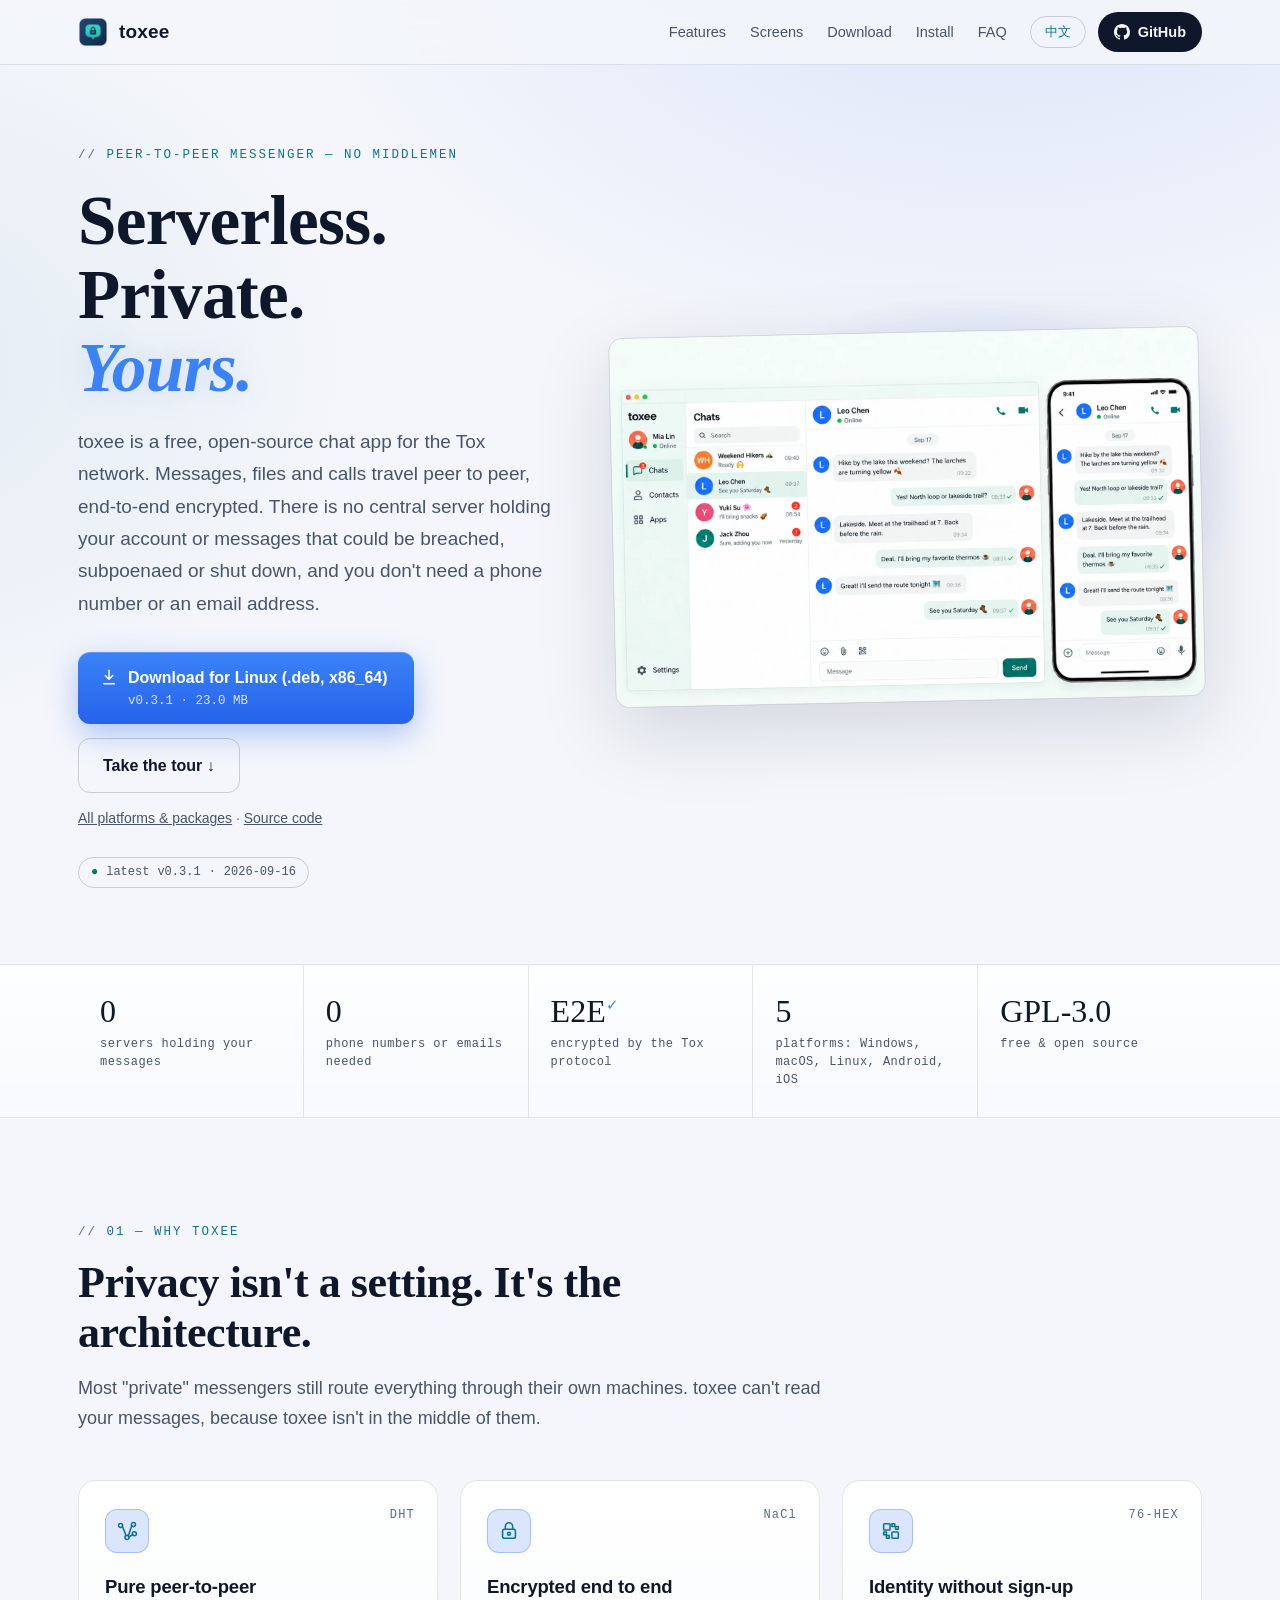
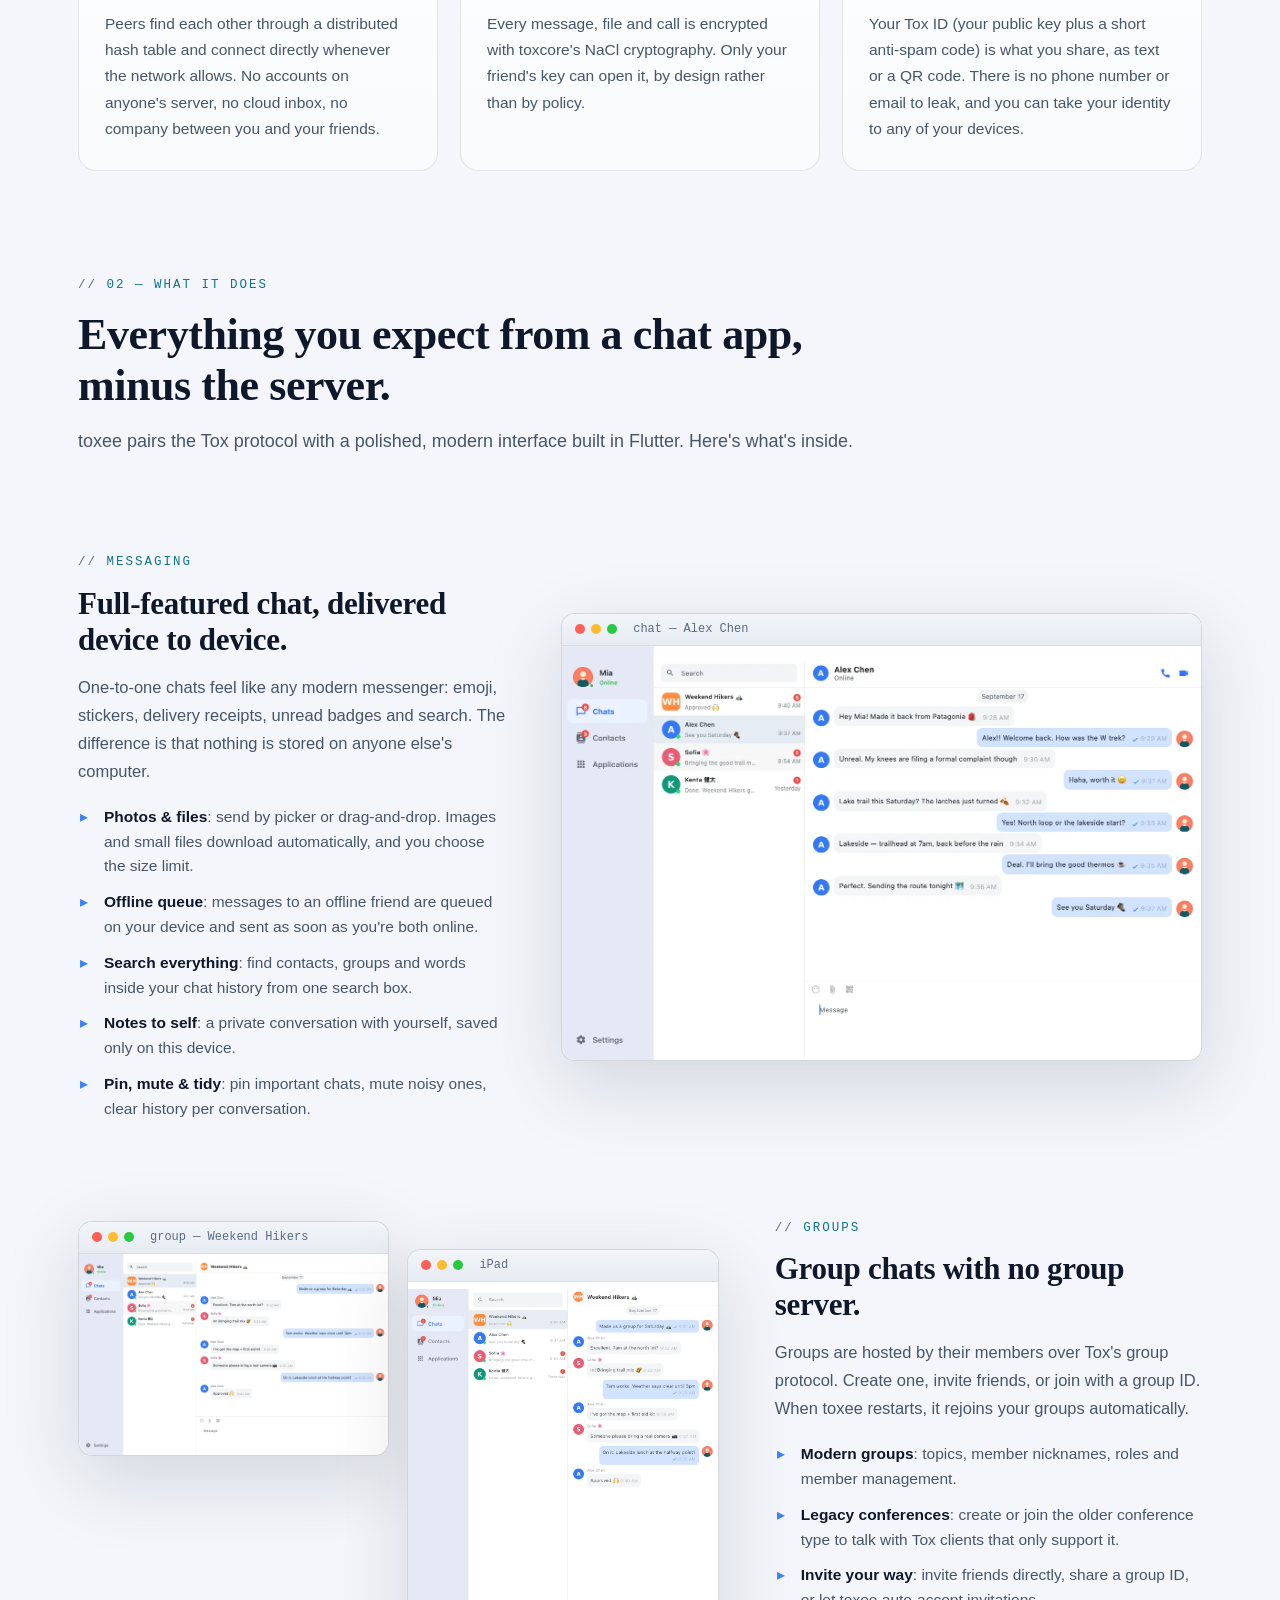
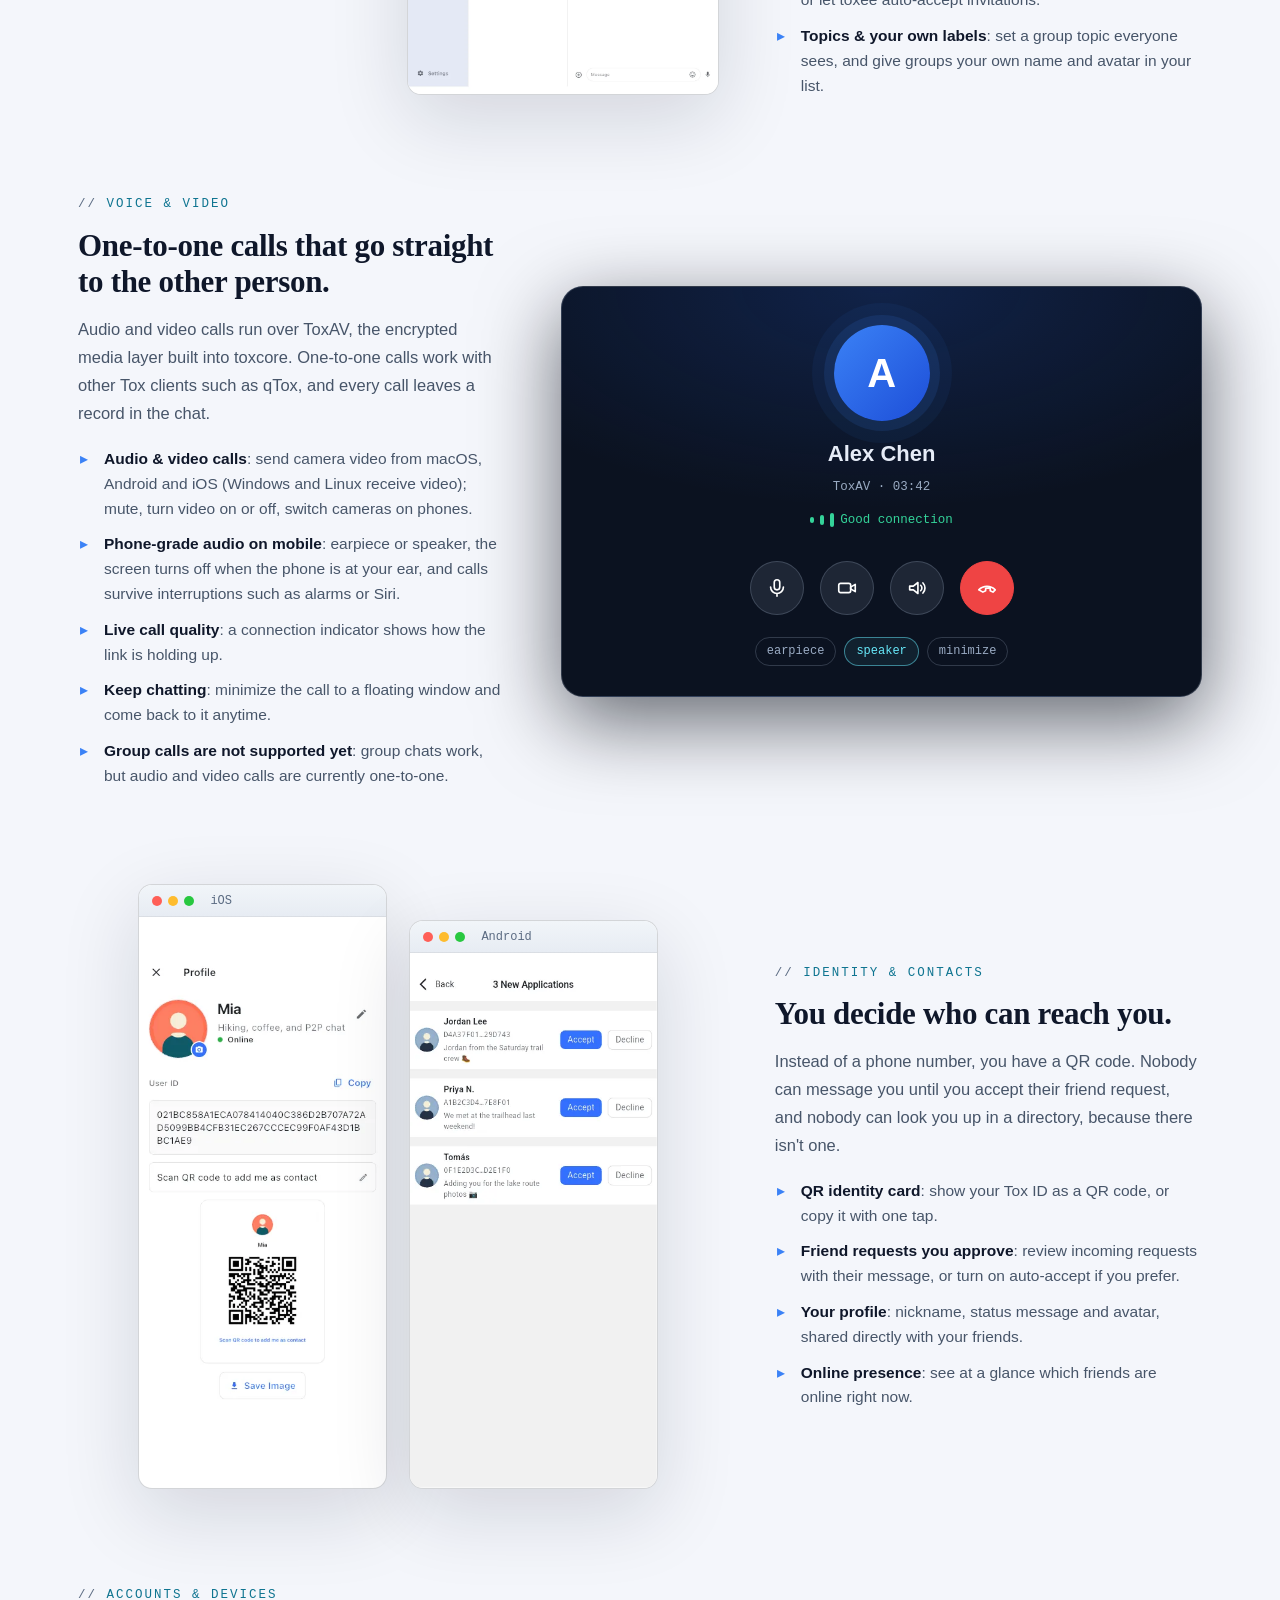
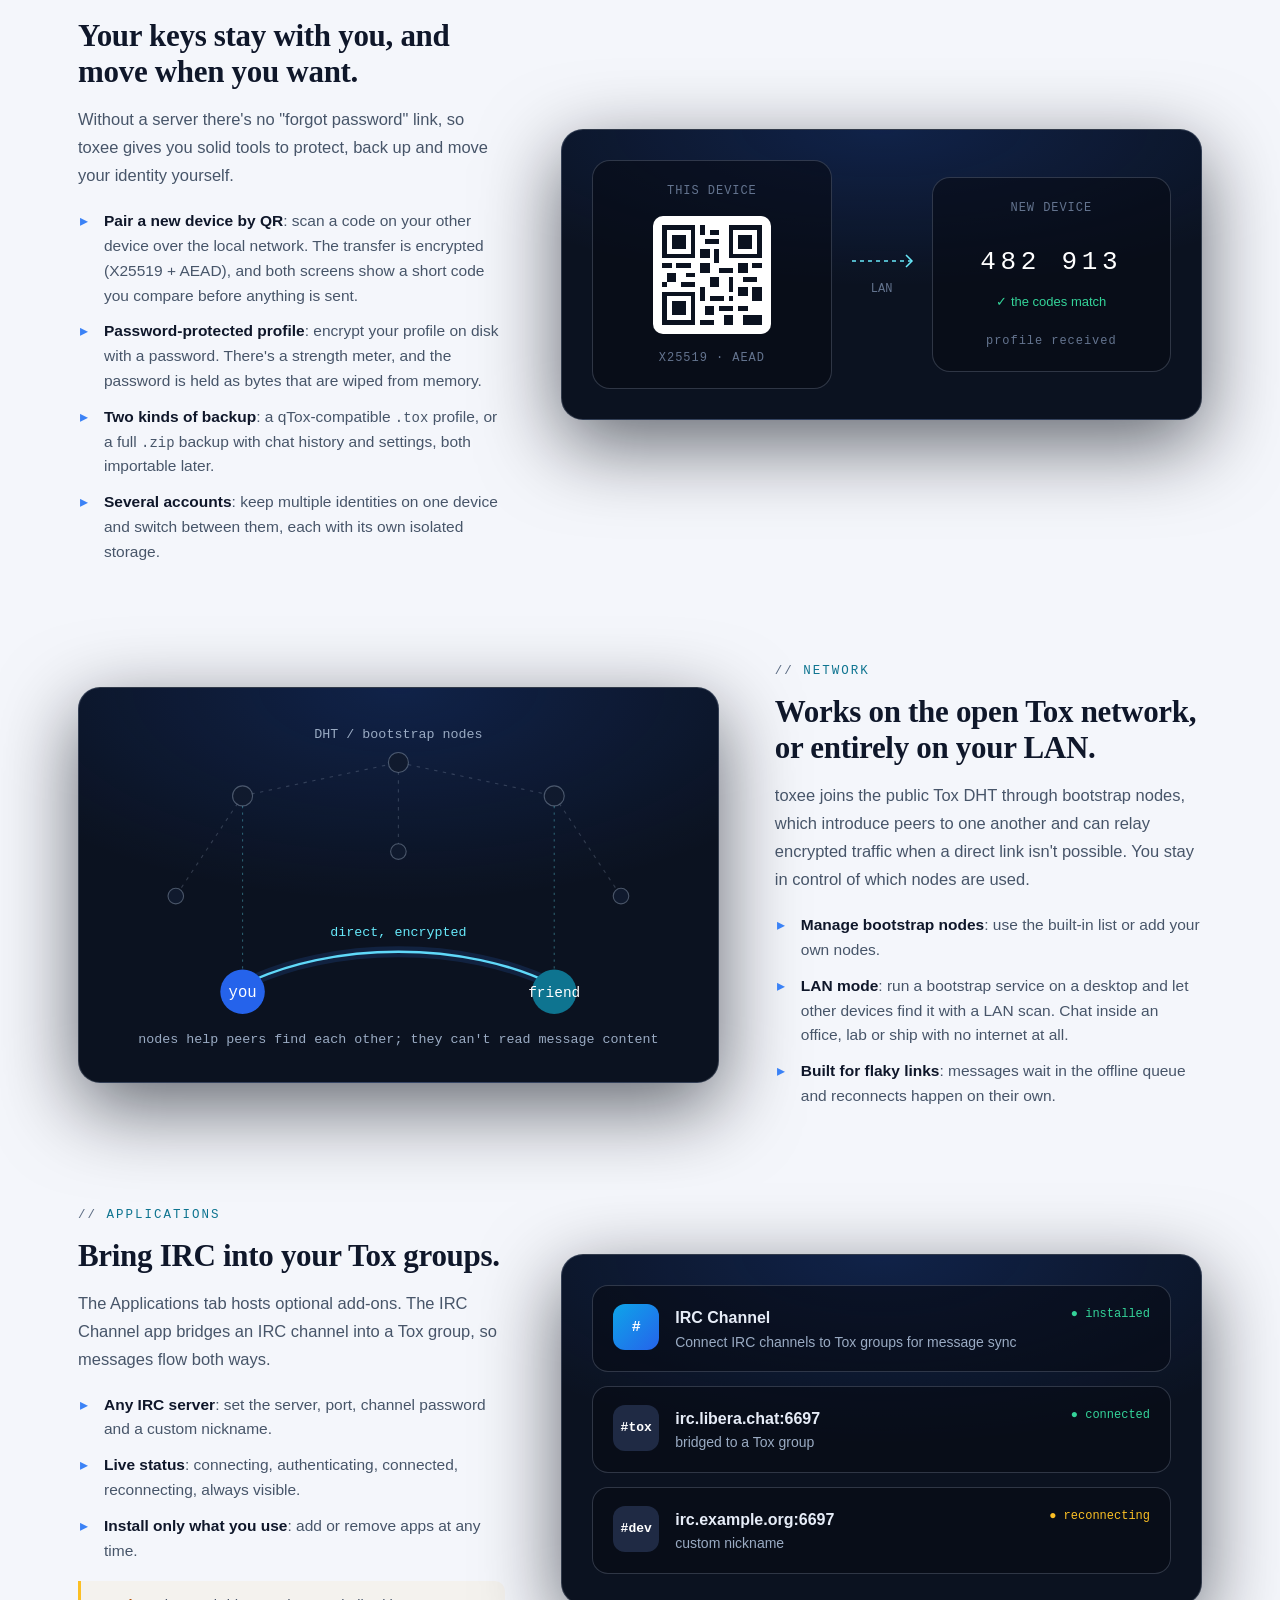
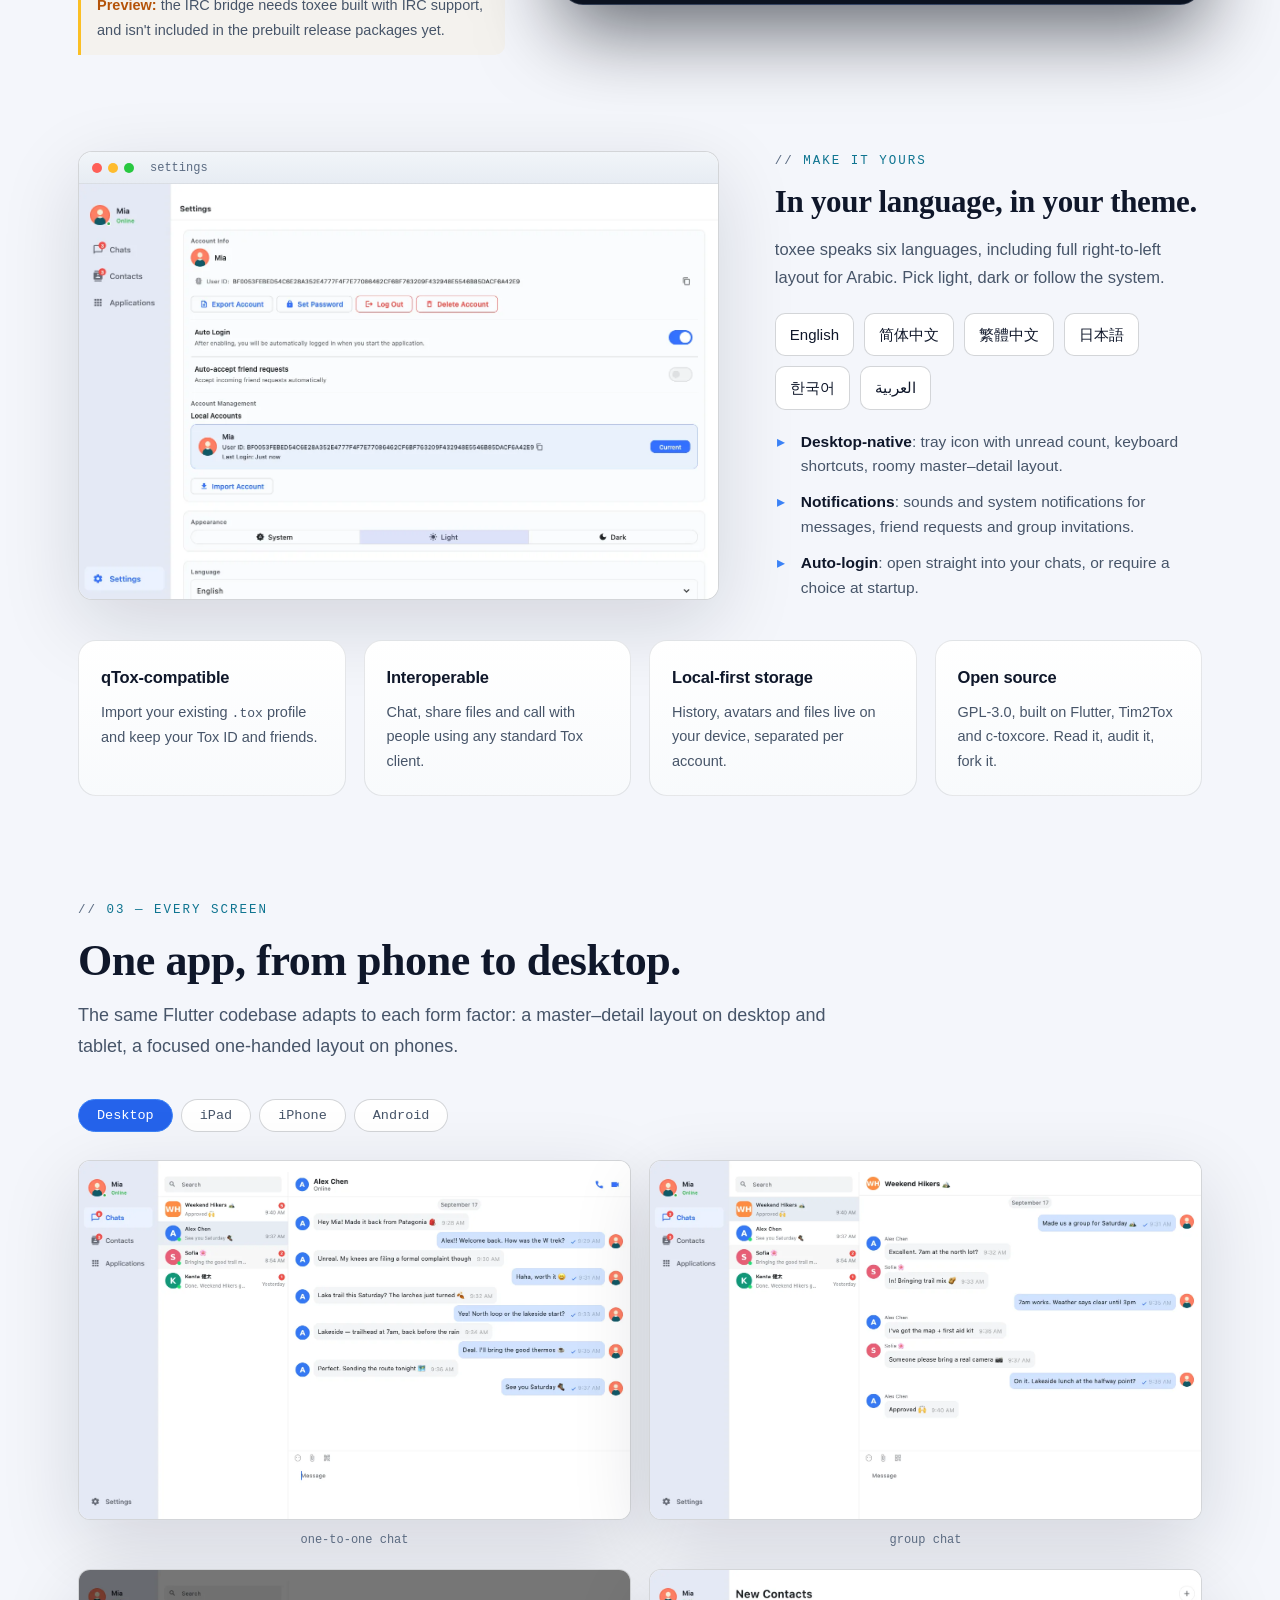
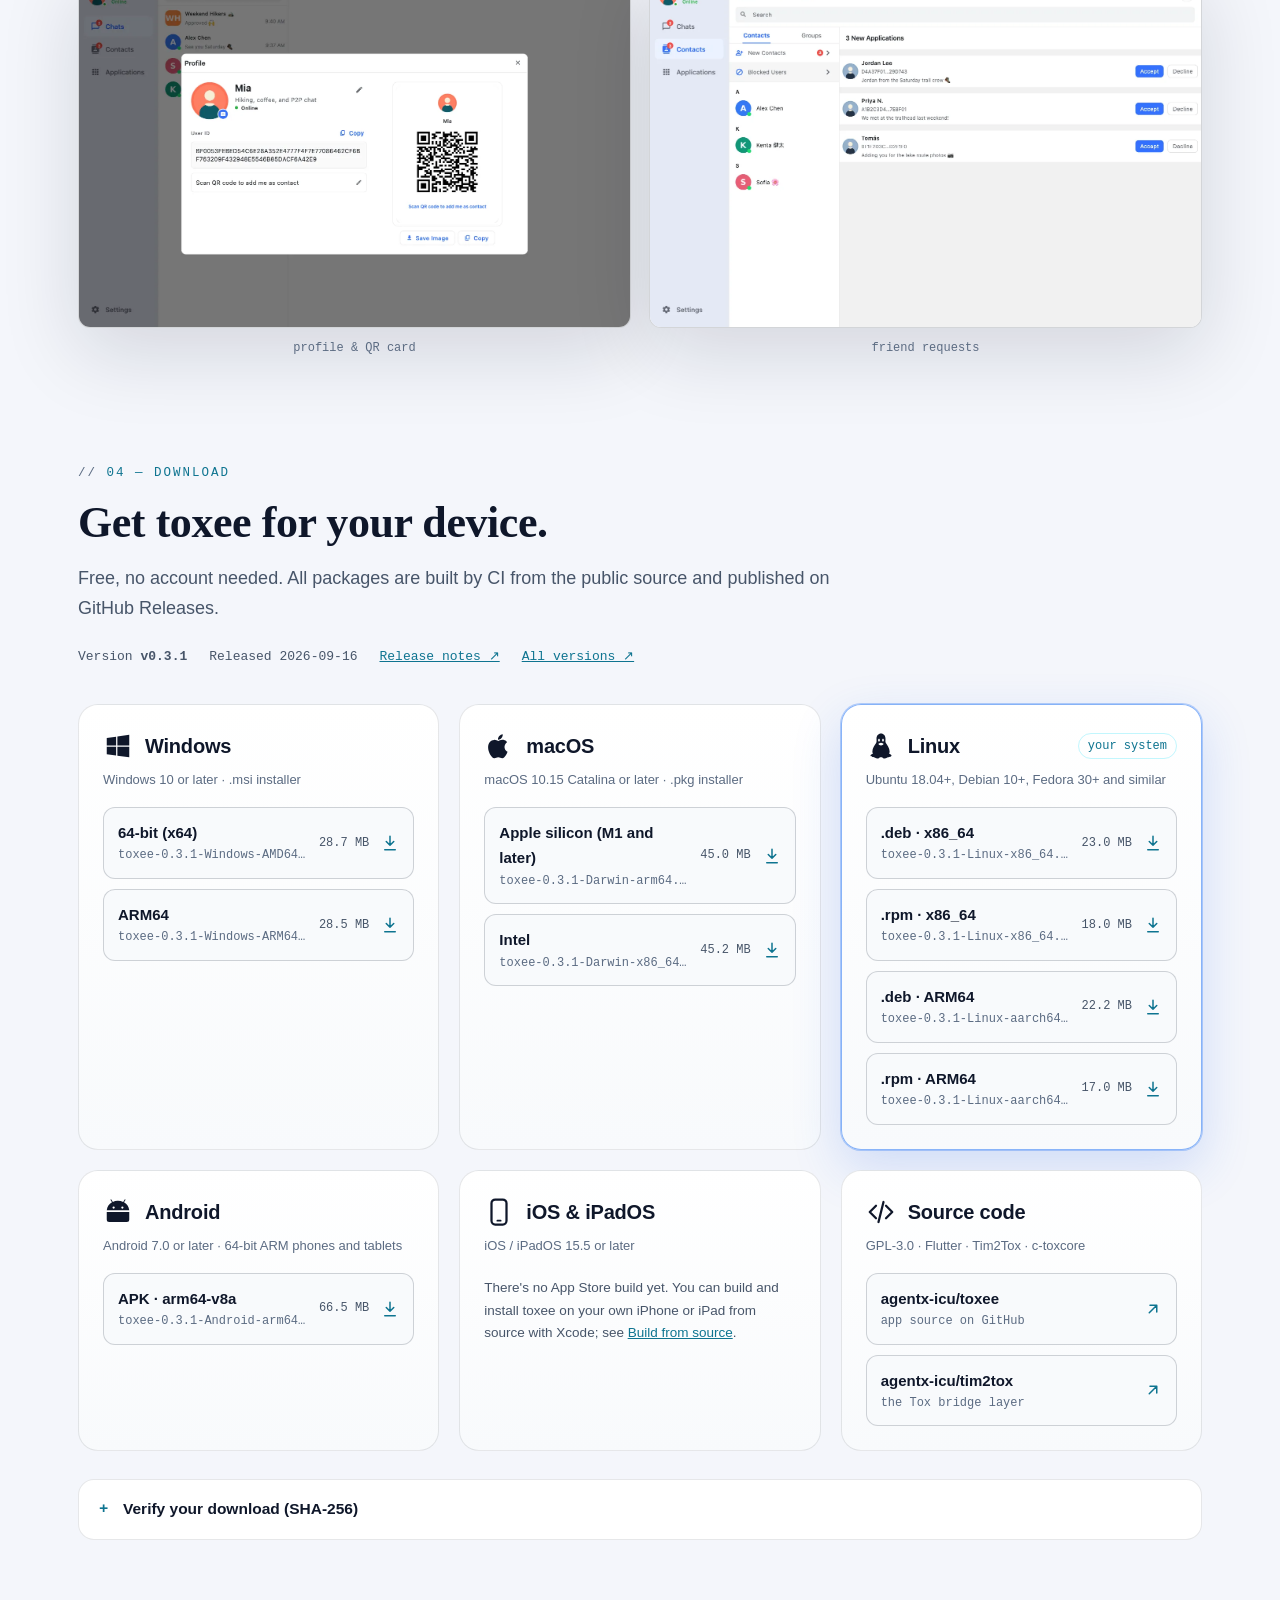
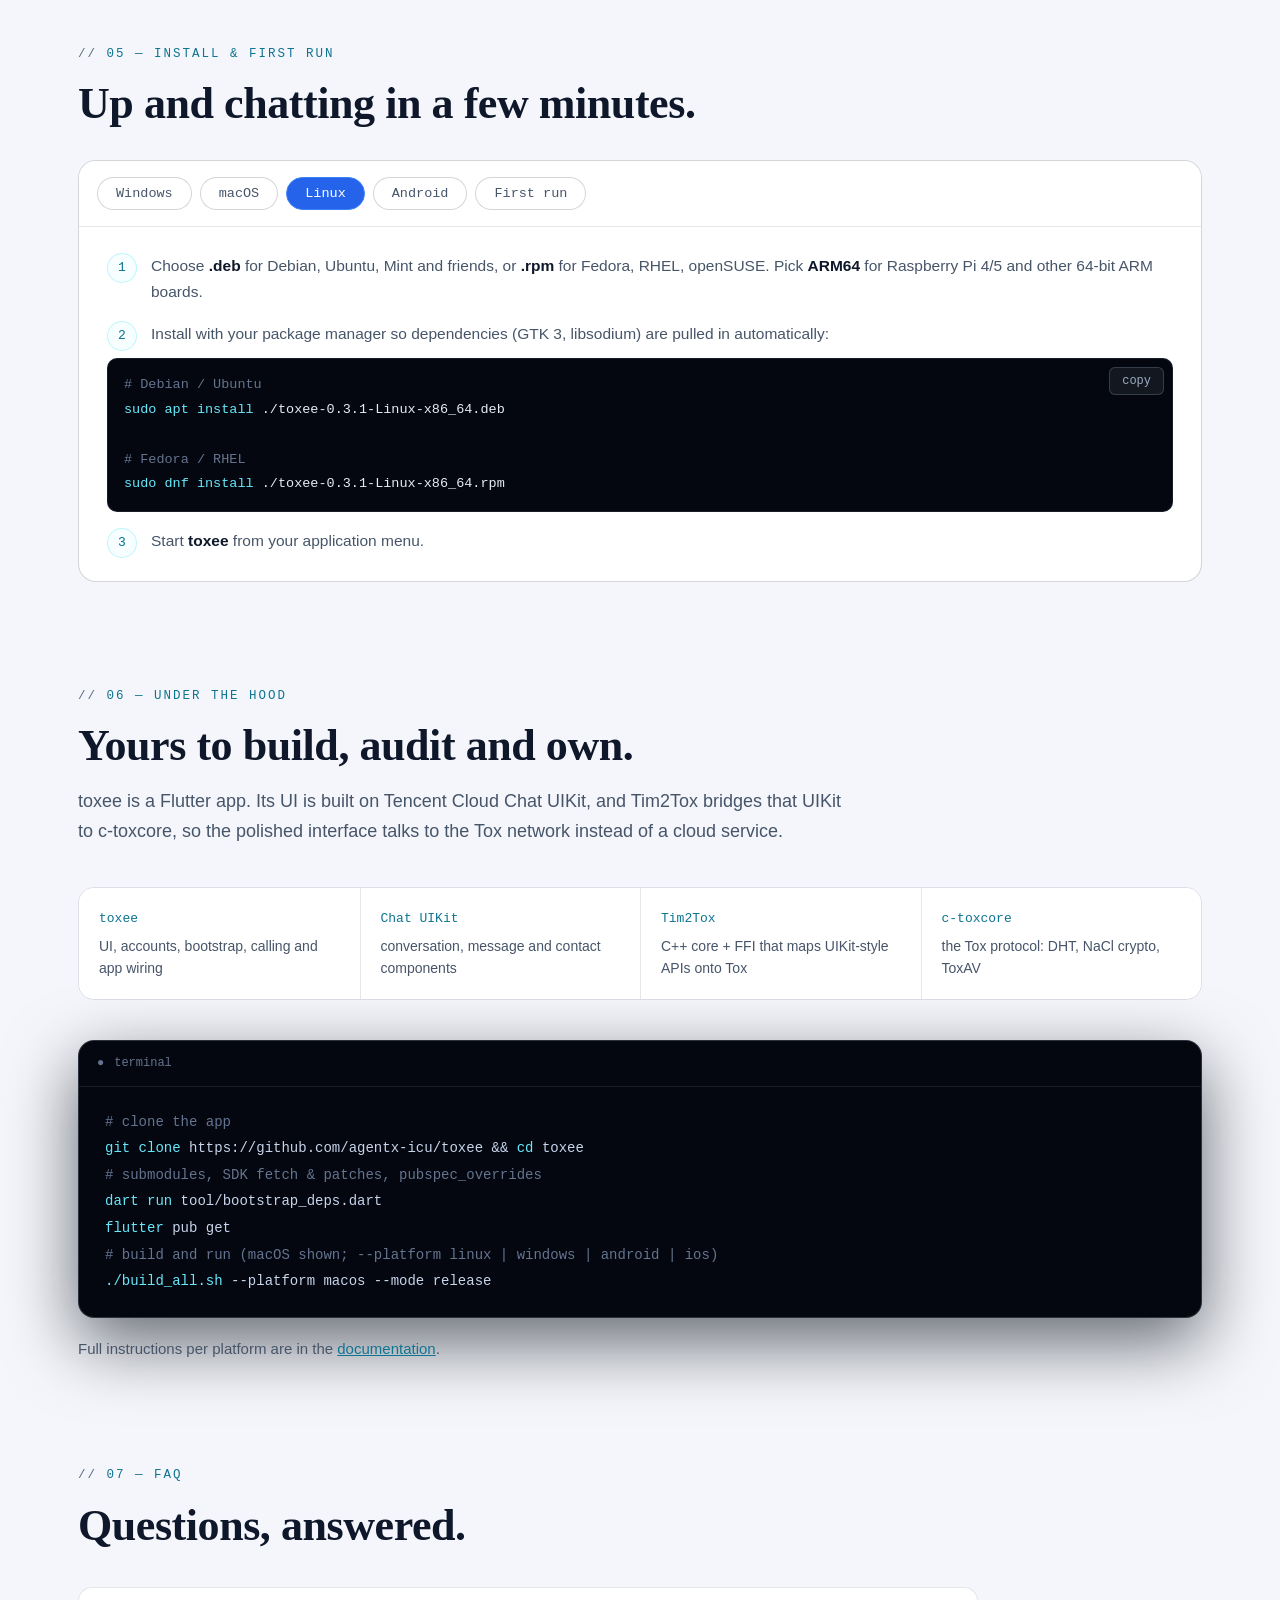
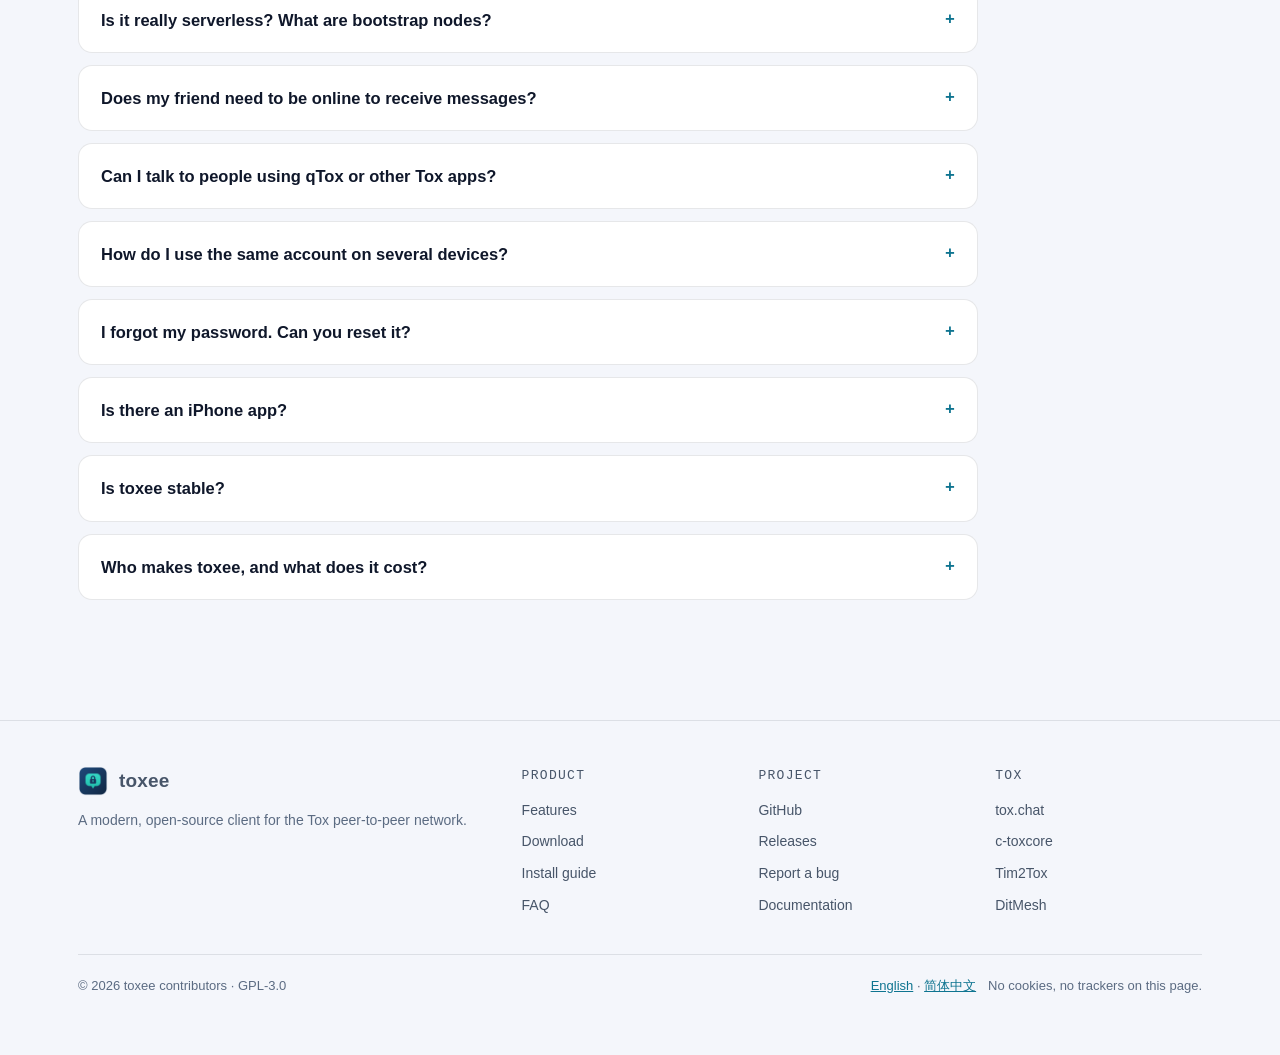
==== commit 81cd8ae9: "Add a sitemap and site checks, fix accessible names and the bilingual hero label Polish pass over th" ====
--- a/en/index.html
+++ b/en/index.html
@@ -58,6 +58,7 @@
 <link rel="stylesheet" href="../assets/css/site.css">
 </head>
 <body>
+<a class="skip" href="#main"><span class="en">Skip to content</span><span class="zh">跳到正文</span></a>
 <div class="mesh" aria-hidden="true"></div>
 
 <!-- ====================================================== nav -->
@@ -73,7 +74,7 @@
       <a class="nav-a" href="#faq">FAQ</a>
     </div>
     <button class="lang-toggle" type="button" data-aria-en="切换到中文" data-aria-zh="Switch to English" aria-label="切换到中文"><span class="en">中文</span><span class="zh">EN</span></button>
-    <a class="gh" href="https://github.com/agentx-icu/toxee" rel="noopener">
+    <a class="gh" href="https://github.com/agentx-icu/toxee" rel="noopener" aria-label="toxee on GitHub">
       <svg width="16" height="16" viewBox="0 0 16 16" fill="currentColor" aria-hidden="true"><path d="M8 0C3.58 0 0 3.58 0 8c0 3.54 2.29 6.53 5.47 7.59.4.07.55-.17.55-.38 0-.19-.01-.82-.01-1.49-2.01.37-2.53-.49-2.69-.94-.09-.23-.48-.94-.82-1.130-.28-.15-.68-.52-.01-.53.63-.01 1.08.58 1.23.82.72 1.21 1.87.87 2.33.66.07-.52.28-.87.51-1.07-1.78-.2-3.64-.89-3.64-3.95 0-.87.31-1.59.82-2.15-.08-.2-.36-1.02.08-2.12 0 0 .67-.21 2.2.82.64-.18 1.32-.27 2-.27s1.36.09 2 .27c1.53-1.04 2.2-.82 2.2-.82.44 1.1.16 1.92.08 2.12.51.56.82 1.27.82 2.15 0 3.070-1.87 3.75-3.65 3.95.29.25.54.73.54 1.48 0 1.07-.01 1.93-.01 2.2 0 .21.15.46.55.38A8.01 8.01 0 0 0 16 8c0-4.42-3.58-8-8-8z"/></svg>
       <span>GitHub</span>
     </a>
@@ -97,7 +98,7 @@
         <a class="btn btn-blue btn-dl" id="hero-dl" href="#download">
           <span class="row">
             <svg viewBox="0 0 24 24" fill="none" stroke="currentColor" stroke-width="2" stroke-linecap="round" stroke-linejoin="round" aria-hidden="true"><path d="M12 3v12M7 10l5 5 5-5M5 21h14"/></svg>
-            <span class="hero-dl-label">Download toxee</span>
+            <span class="hero-dl-label"><span class="en">Download toxee</span><span class="zh">下载 toxee</span></span>
           </span>
           <small class="hero-dl-sub">v0.3.1</small>
         </a>
@@ -108,11 +109,11 @@
         <a href="#download"><span class="en">All platforms &amp; packages</span><span class="zh">全部平台与安装包</span></a> ·
         <a href="https://github.com/agentx-icu/toxee" rel="noopener"><span class="en">Source code</span><span class="zh">源代码</span></a>
       </div>
-      <a class="badge rise d5" data-release-link href="https://github.com/agentx-icu/toxee/releases"><b>●</b><span class="en">latest</span><span class="zh">最新版本</span> <span data-version>v0.3.1</span> · <span data-release-date>2026-09-16</span></a>
+      <a class="badge rise d5" data-release-link href="https://github.com/agentx-icu/toxee/releases/tag/v0.3.1"><b aria-hidden="true">●</b><span class="en">latest</span><span class="zh">最新版本</span> <span data-version>v0.3.1</span> · <span data-release-date>2026-09-16</span></a>
     </div>
     <div class="hero-shot rise d3">
       <div class="frame">
-        <img data-shot="quiet-modern.webp" src="../assets/img/en/quiet-modern.webp" width="1586" height="992"
+        <img data-shot="quiet-modern.webp" src="../assets/img/en/quiet-modern.webp" width="1586" height="992" fetchpriority="high"
              data-alt-en="toxee on desktop and mobile: a conversation list and a chat window side by side"
              data-alt-zh="toxee 桌面端与手机端：会话列表与聊天窗口并排"
              alt="toxee on desktop and mobile: a conversation list and a chat window side by side">
@@ -131,7 +132,7 @@
   </div>
 </header>
 
-<main>
+<main id="main">
 
 <!-- ====================================================== why -->
 <section id="why">
@@ -144,19 +145,19 @@
     <div class="grid3">
       <div class="card">
         <span class="tag">DHT</span>
-        <div class="ic"><svg viewBox="0 0 24 24"><circle cx="5" cy="6" r="2.2"/><circle cx="19" cy="5" r="2.2"/><circle cx="12" cy="19" r="2.2"/><circle cx="20" cy="15" r="2.2"/><path d="M7 7l4 10M17.2 6.2L13.5 17M14 18.6l4.2-2.6"/></svg></div>
+        <div class="ic"><svg viewBox="0 0 24 24" aria-hidden="true"><circle cx="5" cy="6" r="2.2"/><circle cx="19" cy="5" r="2.2"/><circle cx="12" cy="19" r="2.2"/><circle cx="20" cy="15" r="2.2"/><path d="M7 7l4 10M17.2 6.2L13.5 17M14 18.6l4.2-2.6"/></svg></div>
         <h3><span class="en">Pure peer-to-peer</span><span class="zh">纯粹的点对点</span></h3>
         <p><span class="en">Peers find each other through a distributed hash table and connect directly whenever the network allows. No accounts on anyone's server, no cloud inbox, no company between you and your friends.</span><span class="zh">节点通过分布式哈希表互相发现，网络条件允许时直接连接。没有注册在别人服务器上的账号，没有云端收件箱，你和朋友之间没有任何公司。</span></p>
       </div>
       <div class="card">
         <span class="tag">NaCl</span>
-        <div class="ic"><svg viewBox="0 0 24 24"><rect x="5" y="10" width="14" height="10" rx="2"/><path d="M8 10V7a4 4 0 0 1 8 0v3"/><circle cx="12" cy="15" r="1.6"/></svg></div>
+        <div class="ic"><svg viewBox="0 0 24 24" aria-hidden="true"><rect x="5" y="10" width="14" height="10" rx="2"/><path d="M8 10V7a4 4 0 0 1 8 0v3"/><circle cx="12" cy="15" r="1.6"/></svg></div>
         <h3><span class="en">Encrypted end to end</span><span class="zh">端到端加密</span></h3>
         <p><span class="en">Every message, file and call is encrypted with toxcore's NaCl cryptography. Only your friend's key can open it, by design rather than by policy.</span><span class="zh">每条消息、每个文件、每次通话都由 toxcore 的 NaCl 加密。只有对方的密钥能解开——这是设计使然，而非政策承诺。</span></p>
       </div>
       <div class="card">
         <span class="tag">76-HEX</span>
-        <div class="ic"><svg viewBox="0 0 24 24"><rect x="4" y="4" width="7" height="7" rx="1"/><rect x="13" y="4" width="3" height="3"/><rect x="17" y="7" width="3" height="3"/><rect x="4" y="13" width="3" height="3"/><rect x="7" y="17" width="3" height="3"/><rect x="13" y="13" width="7" height="7" rx="1"/></svg></div>
+        <div class="ic"><svg viewBox="0 0 24 24" aria-hidden="true"><rect x="4" y="4" width="7" height="7" rx="1"/><rect x="13" y="4" width="3" height="3"/><rect x="17" y="7" width="3" height="3"/><rect x="4" y="13" width="3" height="3"/><rect x="7" y="17" width="3" height="3"/><rect x="13" y="13" width="7" height="7" rx="1"/></svg></div>
         <h3><span class="en">Identity without sign-up</span><span class="zh">无需注册的身份</span></h3>
         <p><span class="en">Your Tox ID (your public key plus a short anti-spam code) is what you share, as text or a QR code. There is no phone number or email to leak, and you can take your identity to any of your devices.</span><span class="zh">你的 Tox ID（公钥加一段防骚扰码）就是你分享给别人的全部，可以用文本或二维码。没有可泄露的手机号或邮箱，身份可以随你带到任何设备。</span></p>
       </div>
@@ -188,7 +189,7 @@
         </ul>
       </div>
       <div class="frame">
-        <div class="bar"><i></i><i></i><i></i><b><span class="en">chat — Alex Chen</span><span class="zh">聊天 — 陈亮</span></b></div>
+        <div class="bar" aria-hidden="true"><i></i><i></i><i></i><b><span class="en">chat — Alex Chen</span><span class="zh">聊天 — 陈亮</span></b></div>
         <img data-shot="desktop/c2c.webp" src="../assets/img/en/desktop/c2c.webp" width="1400" height="909" loading="lazy"
              data-alt-en="toxee desktop: one-to-one chat with delivery ticks and emoji" data-alt-zh="toxee 桌面端：带送达标记与表情的一对一聊天"
              alt="toxee desktop: one-to-one chat with delivery ticks and emoji">
@@ -199,12 +200,12 @@
     <div class="feat flip">
       <div class="duo">
         <div class="frame">
-          <div class="bar"><i></i><i></i><i></i><b><span class="en">group — Weekend Hikers</span><span class="zh">群聊 — 周末徒步队</span></b></div>
+          <div class="bar" aria-hidden="true"><i></i><i></i><i></i><b><span class="en">group — Weekend Hikers</span><span class="zh">群聊 — 周末徒步队</span></b></div>
           <img data-shot="desktop/group_chat.webp" src="../assets/img/en/desktop/group_chat.webp" width="1400" height="909" loading="lazy"
                data-alt-en="toxee desktop: a group chat with several members" data-alt-zh="toxee 桌面端：多人群聊" alt="toxee desktop: a group chat with several members">
         </div>
         <div class="frame">
-          <div class="bar"><i></i><i></i><i></i><b>iPad</b></div>
+          <div class="bar" aria-hidden="true"><i></i><i></i><i></i><b>iPad</b></div>
           <img data-shot="ipad/group_chat.webp" src="../assets/img/en/ipad/group_chat.webp" width="1032" height="1376" loading="lazy"
                data-alt-en="toxee on iPad: group chat in a split view" data-alt-zh="toxee iPad 版：分栏布局中的群聊" alt="toxee on iPad: group chat in a split view">
         </div>
@@ -261,12 +262,12 @@
     <div class="feat flip">
       <div class="phone-duo">
         <div class="frame">
-          <div class="bar"><i></i><i></i><i></i><b>iOS</b></div>
+          <div class="bar" aria-hidden="true"><i></i><i></i><i></i><b>iOS</b></div>
           <img data-shot="ios/self_profile.webp" src="../assets/img/en/ios/self_profile.webp" width="402" height="874" loading="lazy"
                data-alt-en="toxee on iPhone: profile with a QR code of the Tox ID" data-alt-zh="toxee iPhone 版：带 Tox ID 二维码的个人资料" alt="toxee on iPhone: profile with a QR code of the Tox ID">
         </div>
         <div class="frame">
-          <div class="bar"><i></i><i></i><i></i><b>Android</b></div>
+          <div class="bar" aria-hidden="true"><i></i><i></i><i></i><b>Android</b></div>
           <img data-shot="android/new_application.webp" src="../assets/img/en/android/new_application.webp" width="412" height="891" loading="lazy"
                data-alt-en="toxee on Android: a friend request waiting for approval" data-alt-zh="toxee Android 版：等待通过的好友申请" alt="toxee on Android: a friend request waiting for approval">
         </div>
@@ -385,7 +386,7 @@
     <!-- personalisation -->
     <div class="feat flip">
       <div class="frame">
-        <div class="bar"><i></i><i></i><i></i><b><span class="en">settings</span><span class="zh">设置</span></b></div>
+        <div class="bar" aria-hidden="true"><i></i><i></i><i></i><b><span class="en">settings</span><span class="zh">设置</span></b></div>
         <img data-shot="desktop/settings.webp" src="../assets/img/en/desktop/settings.webp" width="1400" height="909" loading="lazy"
              data-alt-en="toxee settings: account, auto-login, theme and language" data-alt-zh="toxee 设置：账号、自动登录、主题与语言" alt="toxee settings: account, auto-login, theme and language">
       </div>
@@ -481,10 +482,10 @@
         <div class="pkgs">
           <a class="pkg" data-pkg="Windows-AMD64.msi" href="https://github.com/agentx-icu/toxee/releases/download/v0.3.1/toxee-0.3.1-Windows-AMD64.msi">
             <span class="pi"><span class="pn"><span class="en">64-bit (x64)</span><span class="zh">64 位 (x64)</span></span><span class="pf">toxee-0.3.1-Windows-AMD64.msi</span></span><span class="ps">28.7 MB</span>
-            <svg viewBox="0 0 24 24"><path d="M12 3v12M7 10l5 5 5-5M5 21h14"/></svg></a>
+            <svg viewBox="0 0 24 24" aria-hidden="true"><path d="M12 3v12M7 10l5 5 5-5M5 21h14"/></svg></a>
           <a class="pkg" data-pkg="Windows-ARM64.msi" href="https://github.com/agentx-icu/toxee/releases/download/v0.3.1/toxee-0.3.1-Windows-ARM64.msi">
             <span class="pi"><span class="pn">ARM64</span><span class="pf">toxee-0.3.1-Windows-ARM64.msi</span></span><span class="ps">28.5 MB</span>
-            <svg viewBox="0 0 24 24"><path d="M12 3v12M7 10l5 5 5-5M5 21h14"/></svg></a>
+            <svg viewBox="0 0 24 24" aria-hidden="true"><path d="M12 3v12M7 10l5 5 5-5M5 21h14"/></svg></a>
         </div>
       </div>
       <!-- macOS -->
@@ -497,10 +498,10 @@
         <div class="pkgs">
           <a class="pkg" data-pkg="Darwin-arm64.pkg" href="https://github.com/agentx-icu/toxee/releases/download/v0.3.1/toxee-0.3.1-Darwin-arm64.pkg">
             <span class="pi"><span class="pn"><span class="en">Apple silicon (M1 and later)</span><span class="zh">Apple 芯片 (M1 及以后)</span></span><span class="pf">toxee-0.3.1-Darwin-arm64.pkg</span></span><span class="ps">45.0 MB</span>
-            <svg viewBox="0 0 24 24"><path d="M12 3v12M7 10l5 5 5-5M5 21h14"/></svg></a>
+            <svg viewBox="0 0 24 24" aria-hidden="true"><path d="M12 3v12M7 10l5 5 5-5M5 21h14"/></svg></a>
           <a class="pkg" data-pkg="Darwin-x86_64.pkg" href="https://github.com/agentx-icu/toxee/releases/download/v0.3.1/toxee-0.3.1-Darwin-x86_64.pkg">
             <span class="pi"><span class="pn"><span class="en">Intel</span><span class="zh">Intel 芯片</span></span><span class="pf">toxee-0.3.1-Darwin-x86_64.pkg</span></span><span class="ps">45.2 MB</span>
-            <svg viewBox="0 0 24 24"><path d="M12 3v12M7 10l5 5 5-5M5 21h14"/></svg></a>
+            <svg viewBox="0 0 24 24" aria-hidden="true"><path d="M12 3v12M7 10l5 5 5-5M5 21h14"/></svg></a>
         </div>
       </div>
       <!-- Linux -->
@@ -513,16 +514,16 @@
         <div class="pkgs">
           <a class="pkg" data-pkg="Linux-x86_64.deb" href="https://github.com/agentx-icu/toxee/releases/download/v0.3.1/toxee-0.3.1-Linux-x86_64.deb">
             <span class="pi"><span class="pn">.deb · x86_64</span><span class="pf">toxee-0.3.1-Linux-x86_64.deb</span></span><span class="ps">23.0 MB</span>
-            <svg viewBox="0 0 24 24"><path d="M12 3v12M7 10l5 5 5-5M5 21h14"/></svg></a>
+            <svg viewBox="0 0 24 24" aria-hidden="true"><path d="M12 3v12M7 10l5 5 5-5M5 21h14"/></svg></a>
           <a class="pkg" data-pkg="Linux-x86_64.rpm" href="https://github.com/agentx-icu/toxee/releases/download/v0.3.1/toxee-0.3.1-Linux-x86_64.rpm">
             <span class="pi"><span class="pn">.rpm · x86_64</span><span class="pf">toxee-0.3.1-Linux-x86_64.rpm</span></span><span class="ps">18.0 MB</span>
-            <svg viewBox="0 0 24 24"><path d="M12 3v12M7 10l5 5 5-5M5 21h14"/></svg></a>
+            <svg viewBox="0 0 24 24" aria-hidden="true"><path d="M12 3v12M7 10l5 5 5-5M5 21h14"/></svg></a>
           <a class="pkg" data-pkg="Linux-aarch64.deb" href="https://github.com/agentx-icu/toxee/releases/download/v0.3.1/toxee-0.3.1-Linux-aarch64.deb">
             <span class="pi"><span class="pn">.deb · ARM64</span><span class="pf">toxee-0.3.1-Linux-aarch64.deb</span></span><span class="ps">22.2 MB</span>
-            <svg viewBox="0 0 24 24"><path d="M12 3v12M7 10l5 5 5-5M5 21h14"/></svg></a>
+            <svg viewBox="0 0 24 24" aria-hidden="true"><path d="M12 3v12M7 10l5 5 5-5M5 21h14"/></svg></a>
           <a class="pkg" data-pkg="Linux-aarch64.rpm" href="https://github.com/agentx-icu/toxee/releases/download/v0.3.1/toxee-0.3.1-Linux-aarch64.rpm">
             <span class="pi"><span class="pn">.rpm · ARM64</span><span class="pf">toxee-0.3.1-Linux-aarch64.rpm</span></span><span class="ps">17.0 MB</span>
-            <svg viewBox="0 0 24 24"><path d="M12 3v12M7 10l5 5 5-5M5 21h14"/></svg></a>
+            <svg viewBox="0 0 24 24" aria-hidden="true"><path d="M12 3v12M7 10l5 5 5-5M5 21h14"/></svg></a>
         </div>
       </div>
       <!-- Android -->
@@ -535,7 +536,7 @@
         <div class="pkgs">
           <a class="pkg" data-pkg="Android-arm64.apk" href="https://github.com/agentx-icu/toxee/releases/download/v0.3.1/toxee-0.3.1-Android-arm64.apk">
             <span class="pi"><span class="pn">APK · arm64-v8a</span><span class="pf">toxee-0.3.1-Android-arm64.apk</span></span><span class="ps">66.5 MB</span>
-            <svg viewBox="0 0 24 24"><path d="M12 3v12M7 10l5 5 5-5M5 21h14"/></svg></a>
+            <svg viewBox="0 0 24 24" aria-hidden="true"><path d="M12 3v12M7 10l5 5 5-5M5 21h14"/></svg></a>
         </div>
       </div>
       <!-- iOS -->
@@ -557,10 +558,10 @@
         <div class="pkgs">
           <a class="pkg" href="https://github.com/agentx-icu/toxee" rel="noopener">
             <span class="pi"><span class="pn">agentx-icu/toxee</span><span class="pf"><span class="en">app source on GitHub</span><span class="zh">GitHub 上的应用源码</span></span></span>
-            <svg viewBox="0 0 24 24"><path d="M7 17L17 7M8 7h9v9"/></svg></a>
+            <svg viewBox="0 0 24 24" aria-hidden="true"><path d="M7 17L17 7M8 7h9v9"/></svg></a>
           <a class="pkg" href="https://github.com/agentx-icu/tim2tox" rel="noopener">
             <span class="pi"><span class="pn">agentx-icu/tim2tox</span><span class="pf"><span class="en">the Tox bridge layer</span><span class="zh">Tox 桥接层</span></span></span>
-            <svg viewBox="0 0 24 24"><path d="M7 17L17 7M8 7h9v9"/></svg></a>
+            <svg viewBox="0 0 24 24" aria-hidden="true"><path d="M7 17L17 7M8 7h9v9"/></svg></a>
         </div>
       </div>
     </div>
@@ -569,7 +570,7 @@
       <summary><span class="en">Verify your download (SHA-256)</span><span class="zh">校验下载文件（SHA-256）</span></summary>
       <div class="vb">
         <p><span class="en">Each release ships a <a data-sums-link href="https://github.com/agentx-icu/toxee/releases/download/v0.3.1/SHA256SUMS.txt">SHA256SUMS.txt</a>. Compare it with the hash of the file you downloaded: <code>shasum -a 256 &lt;file&gt;</code> on macOS, <code>sha256sum &lt;file&gt;</code> on Linux, <code>Get-FileHash &lt;file&gt;</code> in PowerShell.</span><span class="zh">每个版本都附带 <a data-sums-link href="https://github.com/agentx-icu/toxee/releases/download/v0.3.1/SHA256SUMS.txt">SHA256SUMS.txt</a>。将它与你下载文件的哈希比对：macOS 用 <code>shasum -a 256 &lt;文件&gt;</code>，Linux 用 <code>sha256sum &lt;文件&gt;</code>，PowerShell 用 <code>Get-FileHash &lt;文件&gt;</code>。</span></p>
-        <div class="sums" id="sums"></div>
+        <div class="sums" id="sums" tabindex="0"></div>
       </div>
     </details>
   </div>
@@ -761,6 +762,7 @@
           <li><a href="https://tox.chat" rel="noopener">tox.chat</a></li>
           <li><a href="https://github.com/TokTok/c-toxcore" rel="noopener">c-toxcore</a></li>
           <li><a href="https://github.com/agentx-icu/tim2tox" rel="noopener">Tim2Tox</a></li>
+          <li><a href="https://ditmesh.agentx.icu/" rel="noopener">DitMesh</a></li>
         </ul>
       </div>
     </div>
--- a/assets/css/site.css
+++ b/assets/css/site.css
@@ -55,6 +55,8 @@
 img{max-width:100%}
 code,kbd{font-family:var(--mono);font-size:.9em}
 :focus-visible{outline:2px solid var(--cyan);outline-offset:3px;border-radius:6px}
+.skip{position:absolute;left:12px;top:-60px;z-index:100;background:var(--blue-deep);color:#fff;padding:8px 14px;border-radius:8px}
+.skip:focus{top:12px}
 
 /* bilingual: both languages live in the markup, the root attribute picks one */
 html[data-lang="en"] .zh,html[data-lang="zh"] .en{display:none !important}
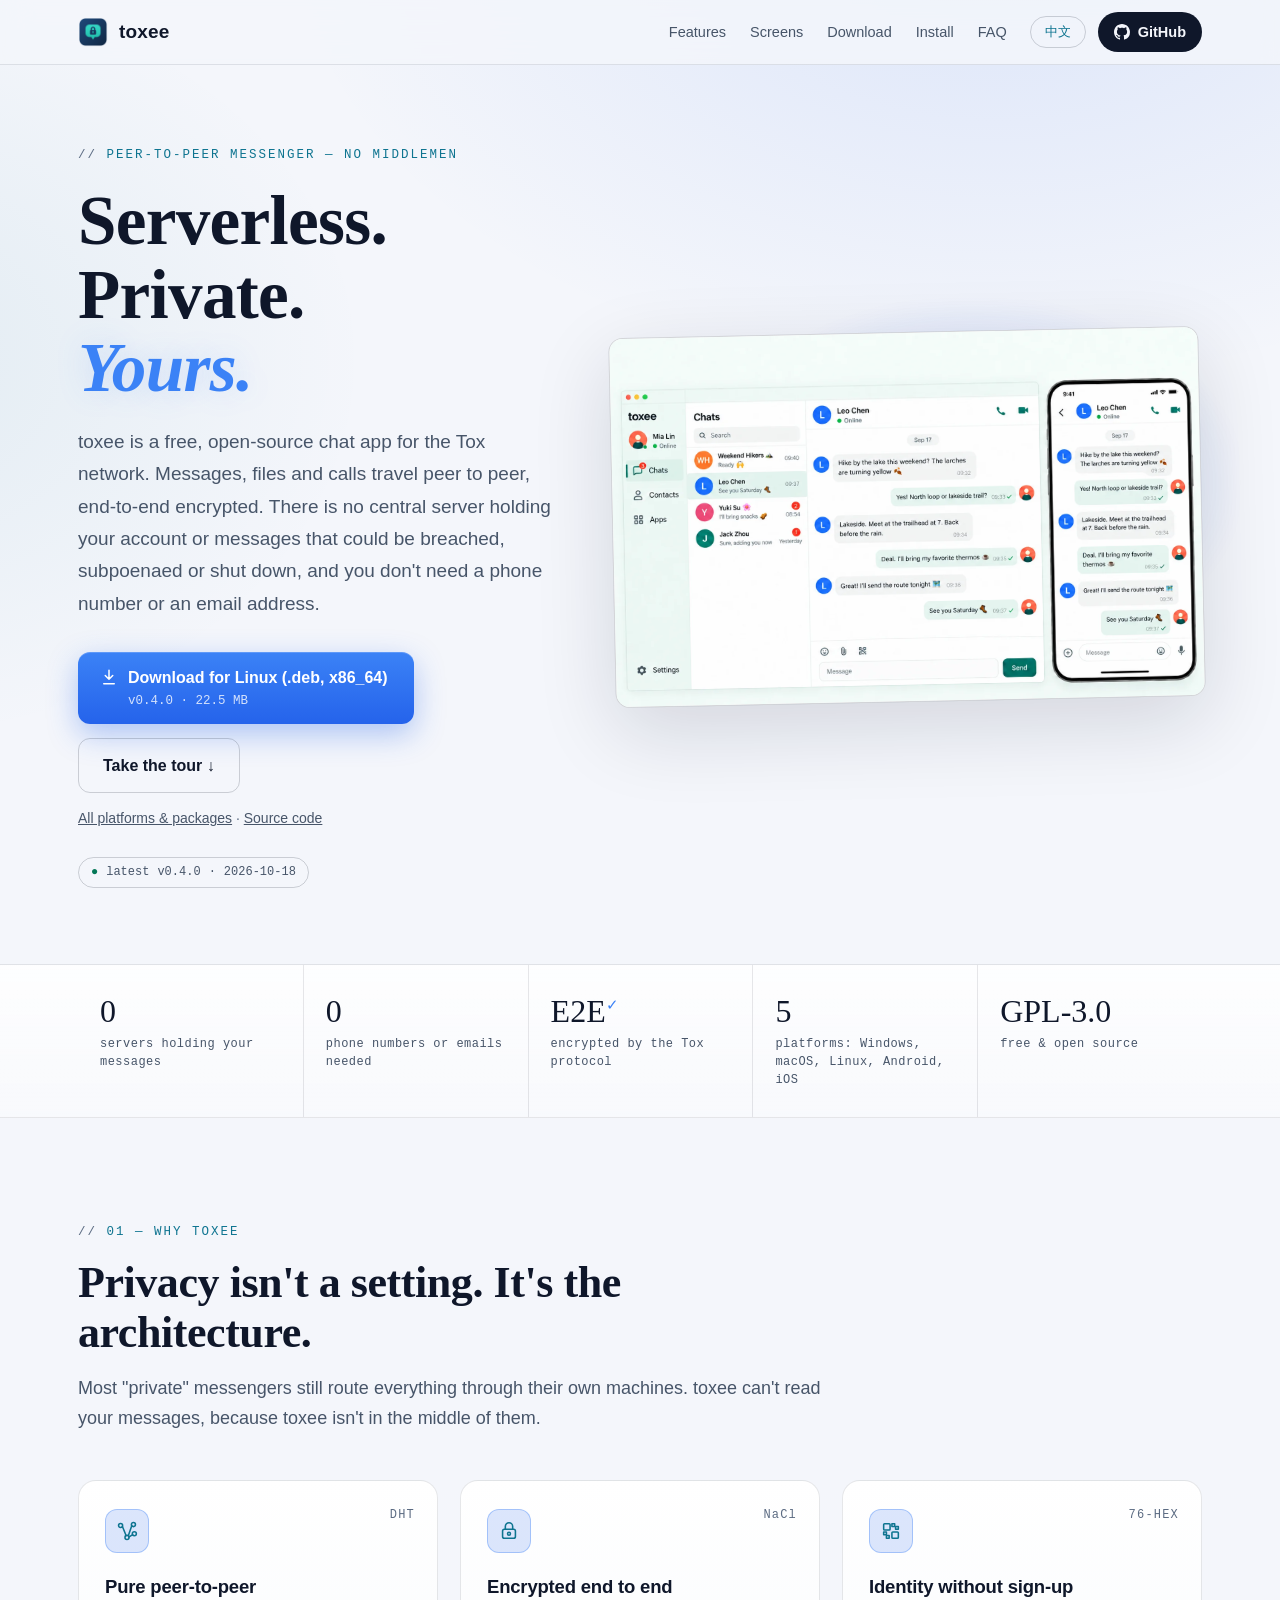
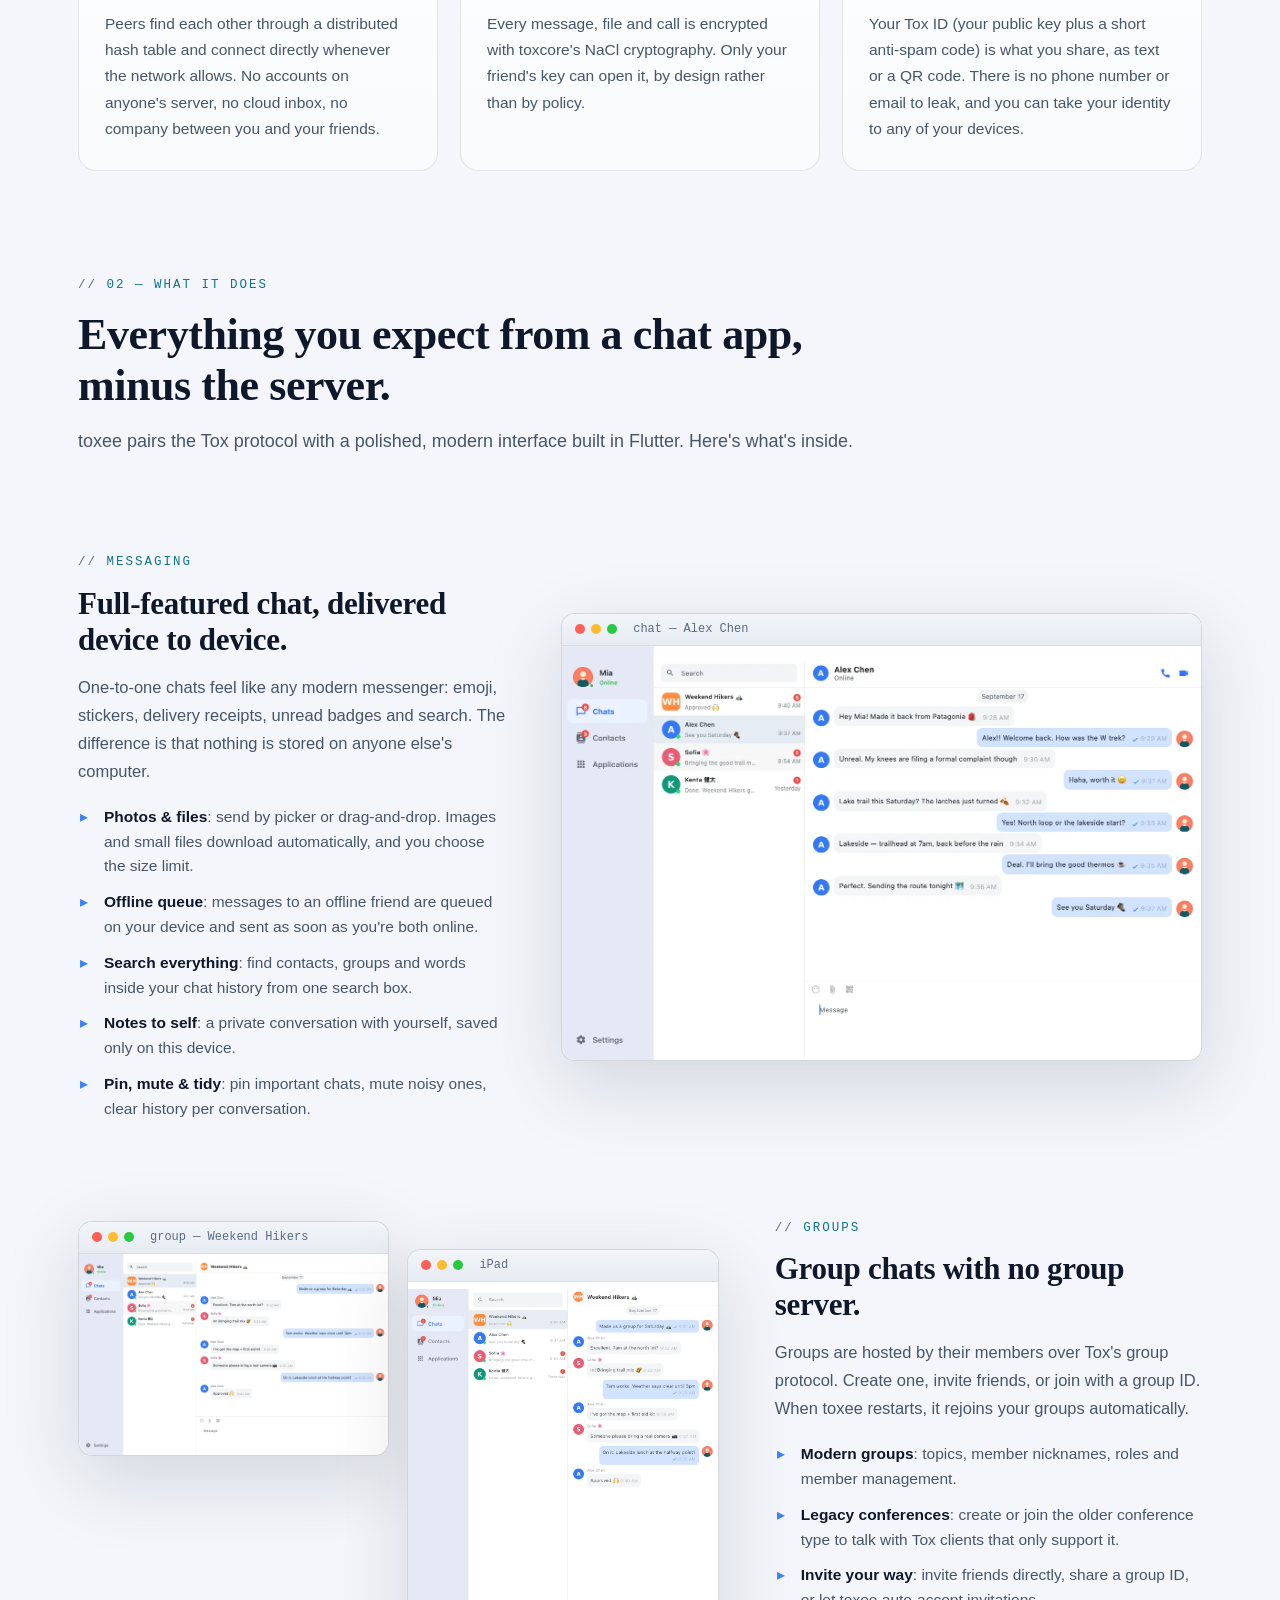
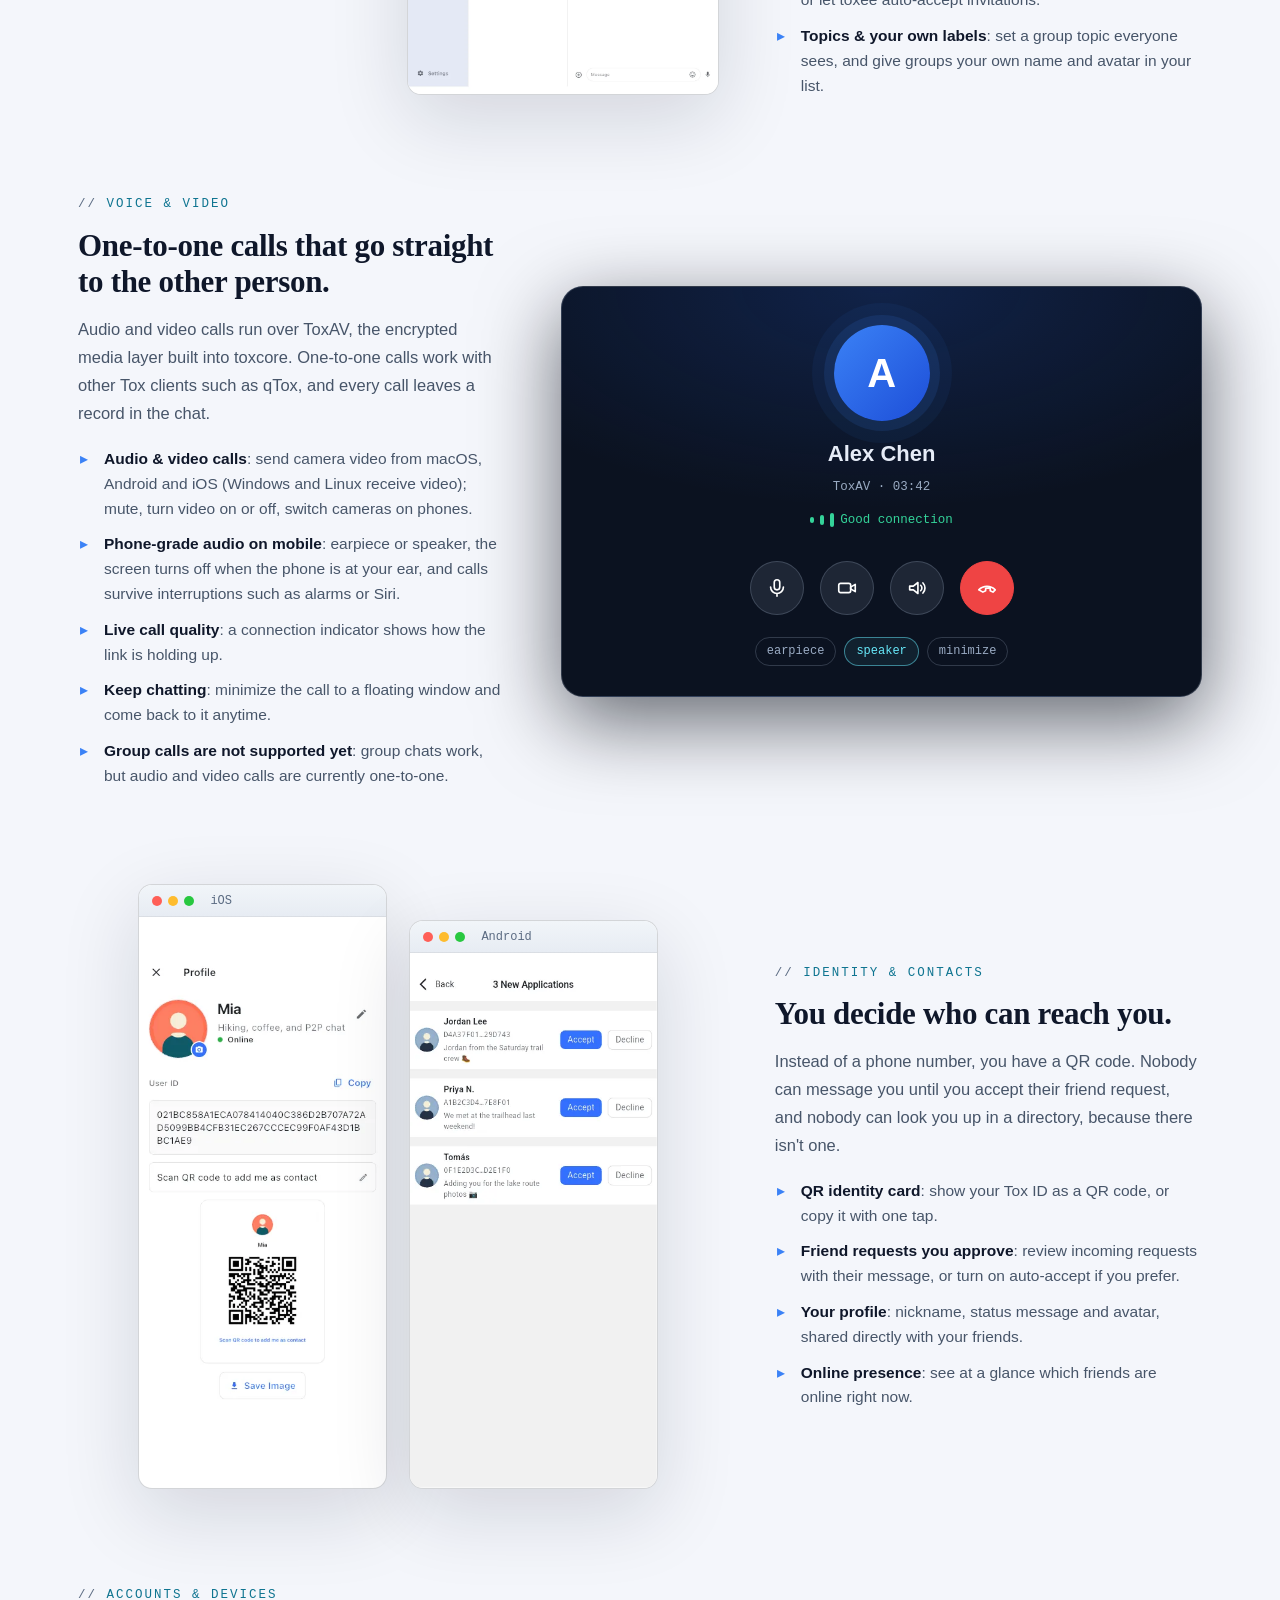
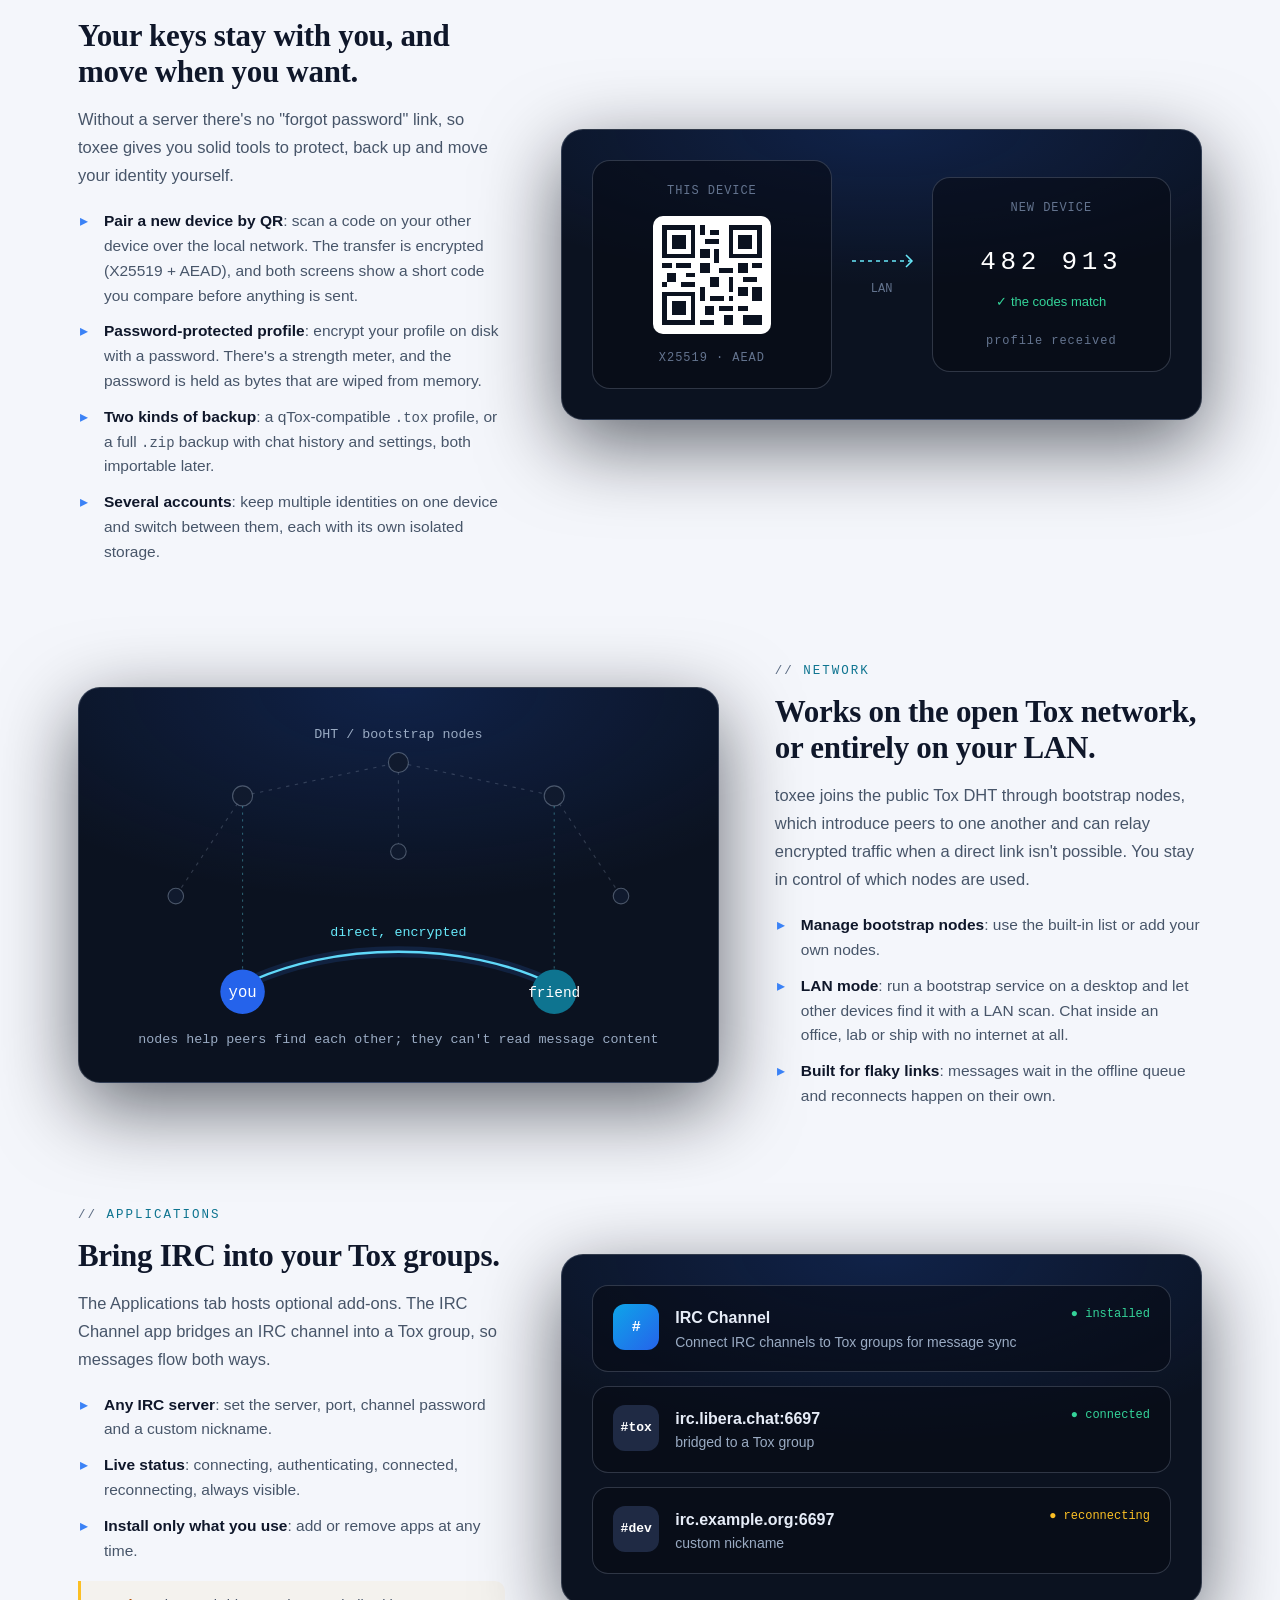
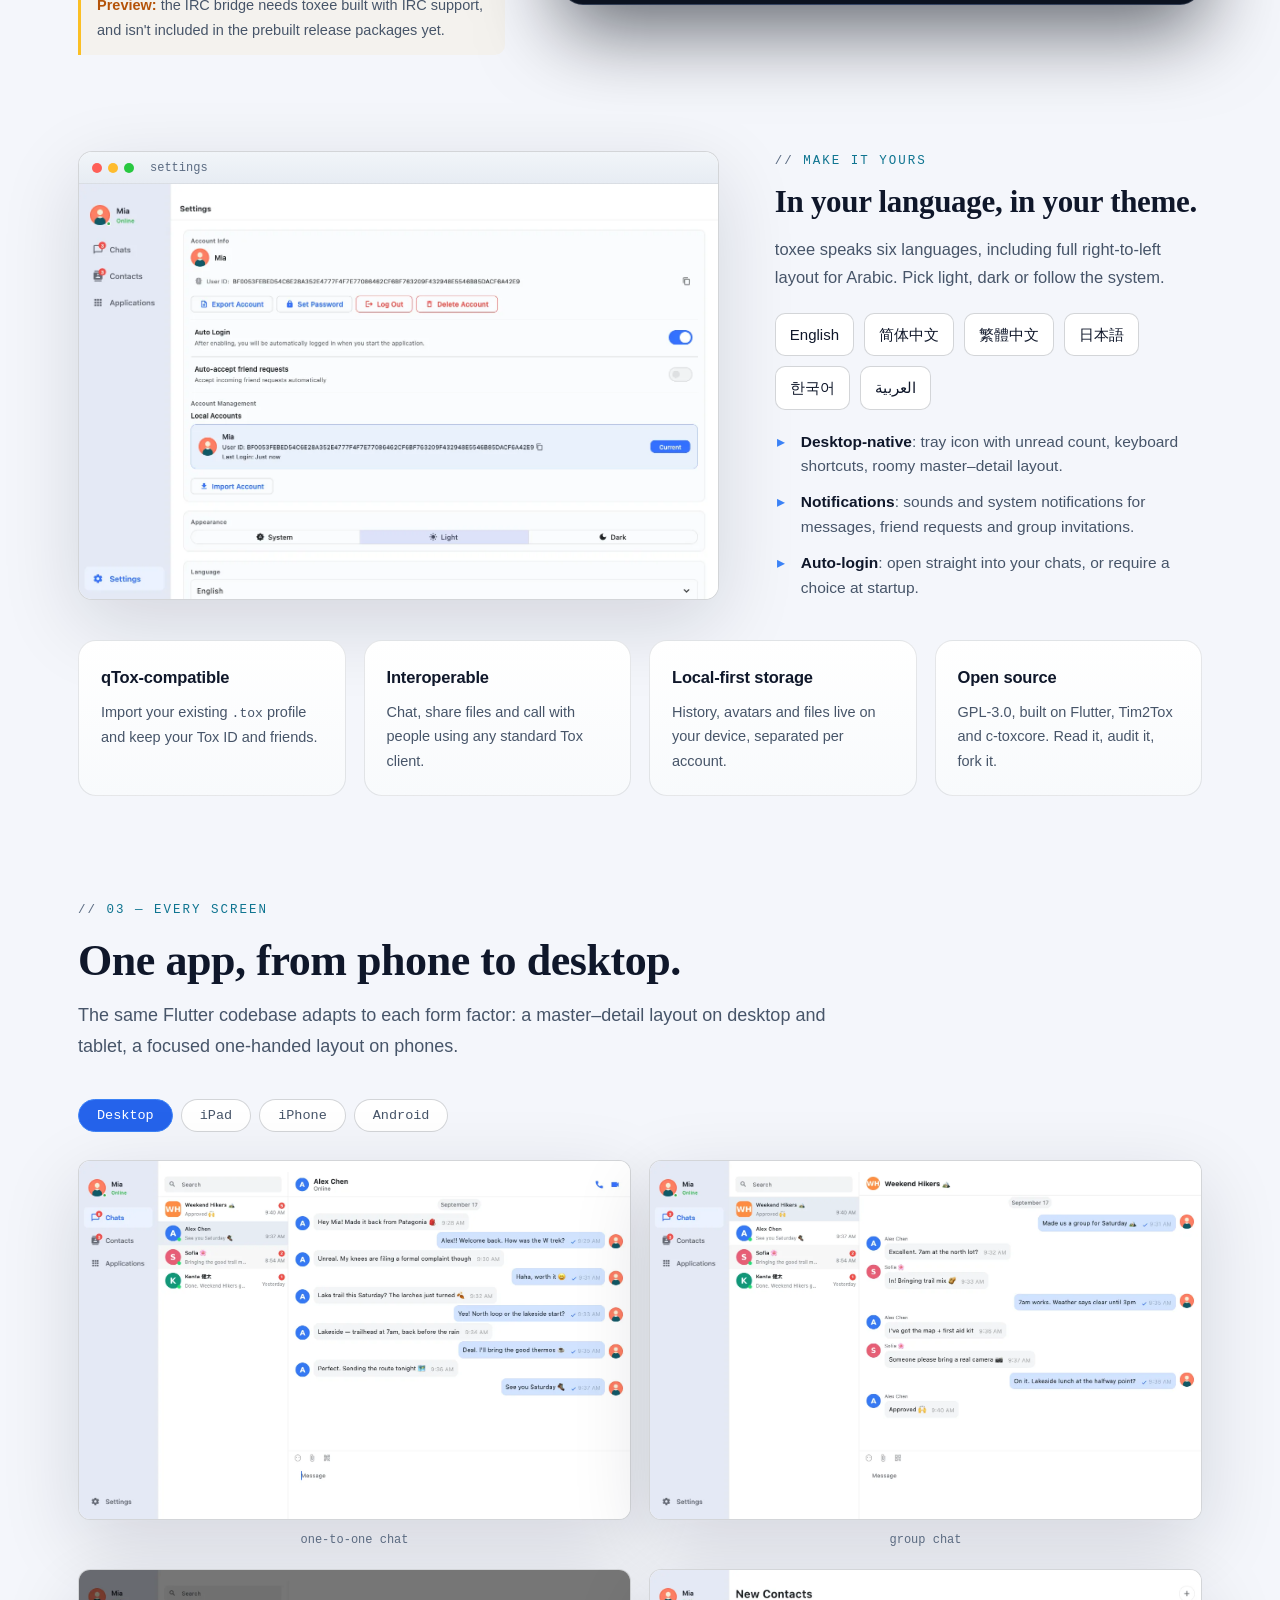
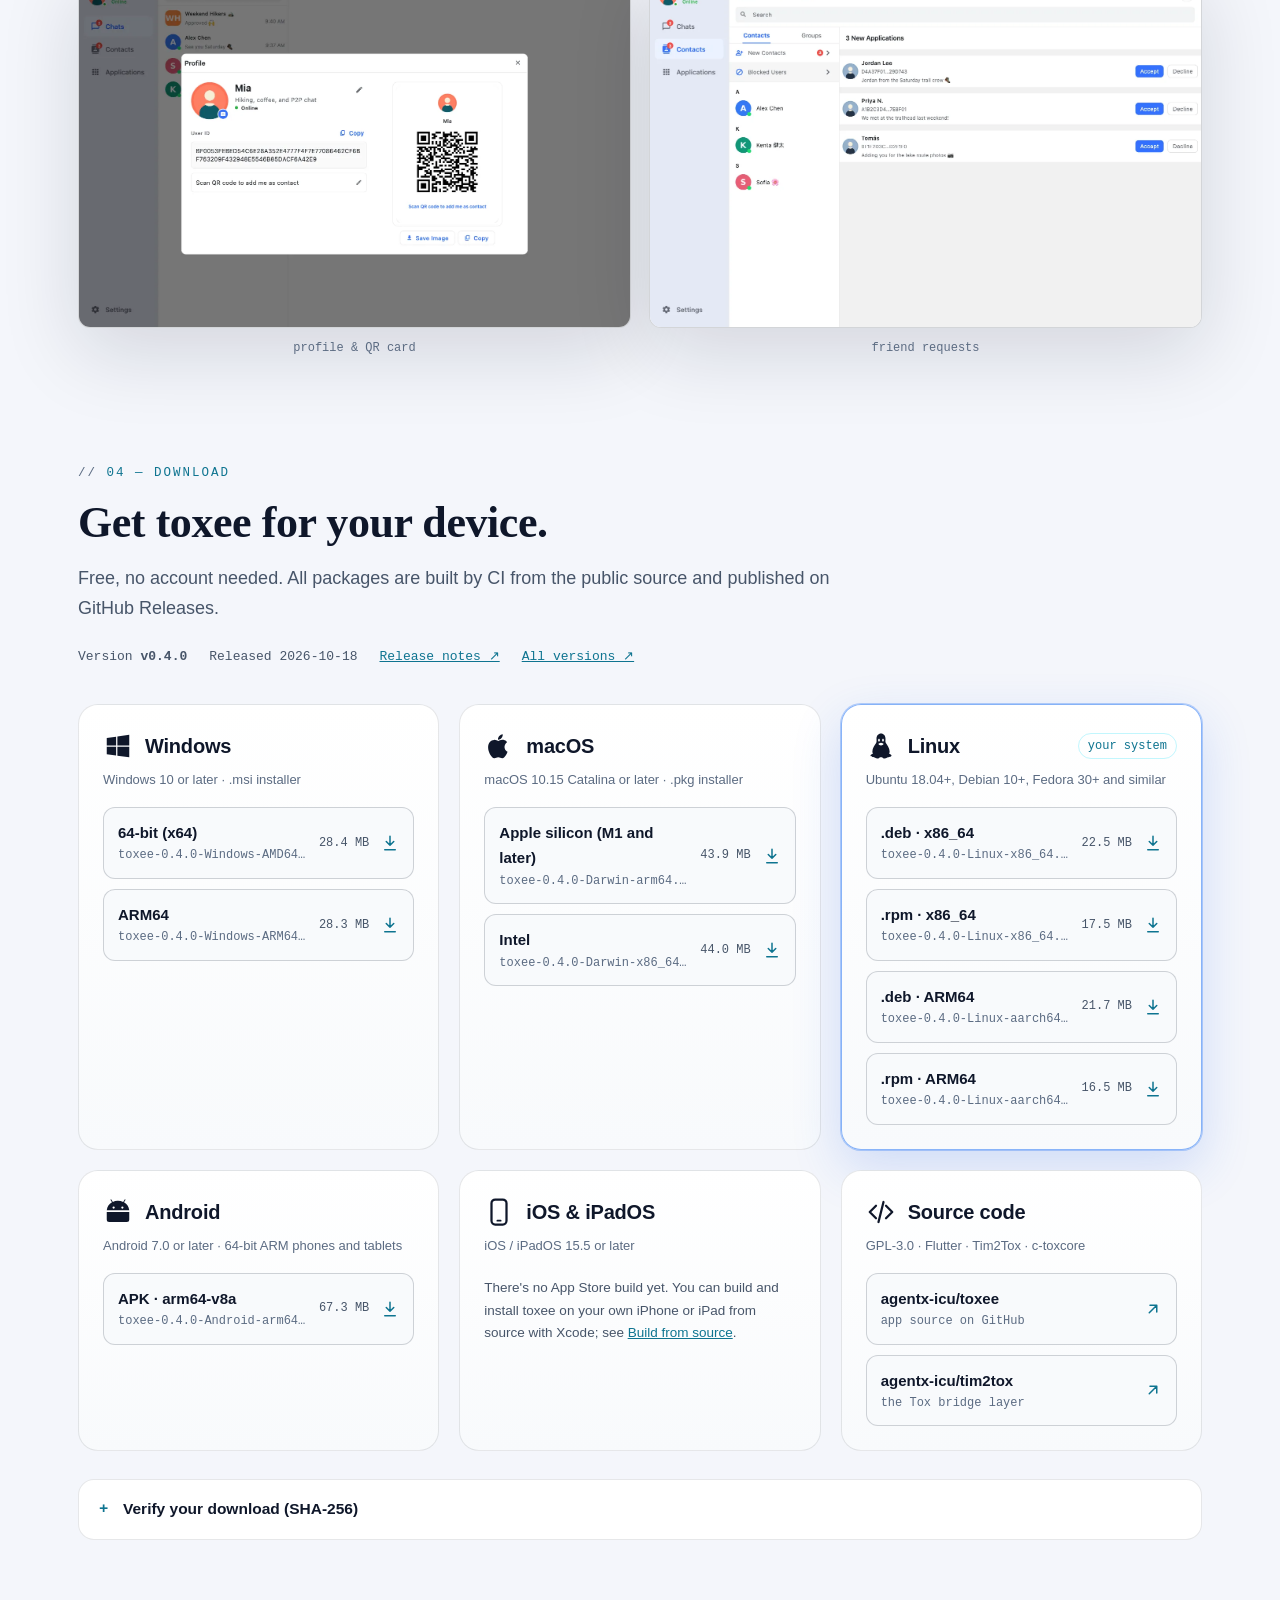
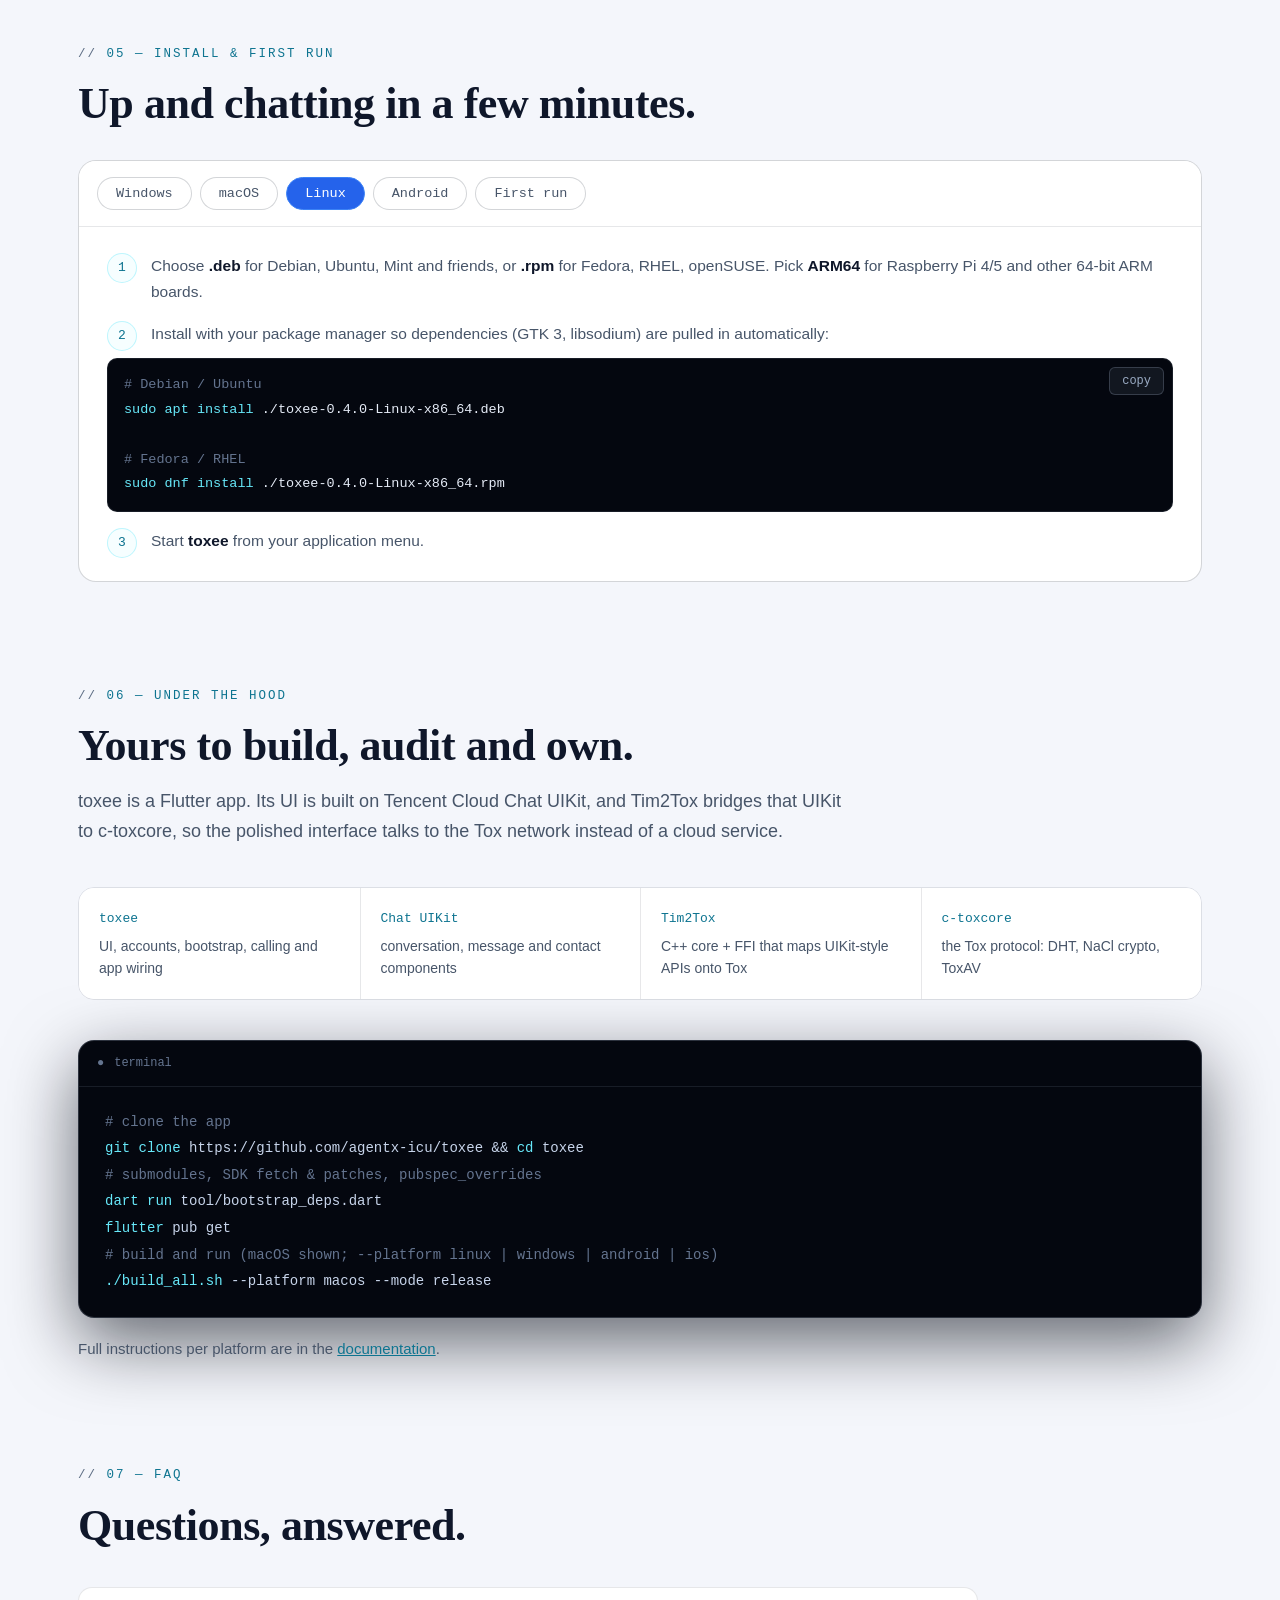
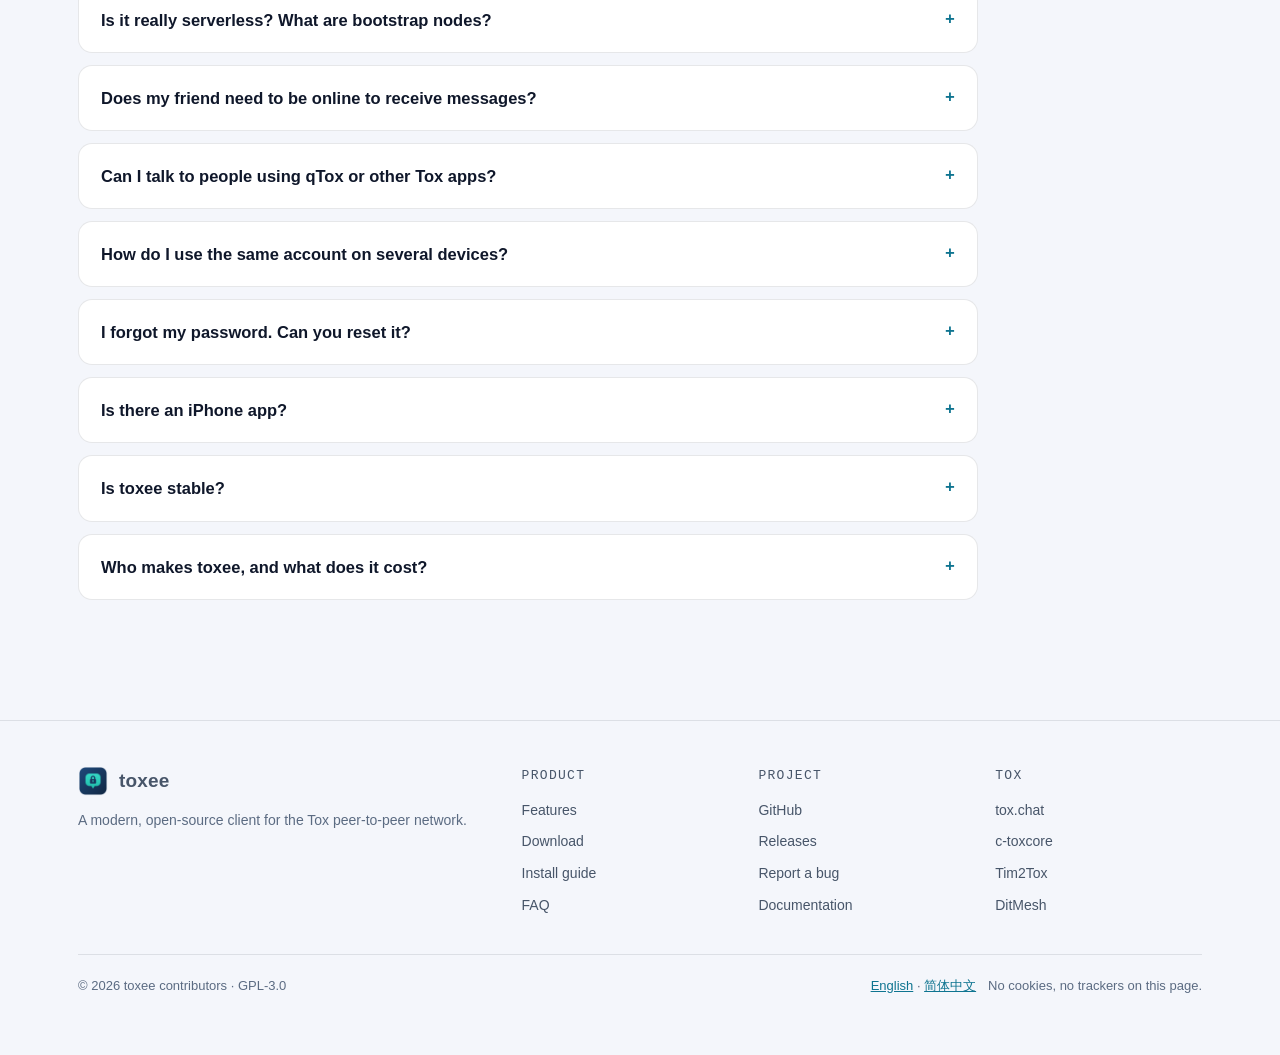
==== commit 7cae18a4: "fix: sync download fallback with toxee v0.4.0" ====
--- a/en/index.html
+++ b/en/index.html
@@ -32,7 +32,7 @@
   "description": "A free, open-source chat app for the Tox peer-to-peer network. No servers and no phone number; end-to-end encrypted messages, files, groups and calls.",
   "applicationCategory": "CommunicationApplication",
   "operatingSystem": "Windows, macOS, Linux, Android, iOS",
-  "softwareVersion": "0.3.1",
+  "softwareVersion": "0.4.0",
   "license": "https://www.gnu.org/licenses/gpl-3.0.html",
   "downloadUrl": "https://toxee.agentx.icu/#download",
   "image": "https://toxee.agentx.icu/assets/img/app_icon.png",
@@ -100,7 +100,7 @@
             <svg viewBox="0 0 24 24" fill="none" stroke="currentColor" stroke-width="2" stroke-linecap="round" stroke-linejoin="round" aria-hidden="true"><path d="M12 3v12M7 10l5 5 5-5M5 21h14"/></svg>
             <span class="hero-dl-label"><span class="en">Download toxee</span><span class="zh">下载 toxee</span></span>
           </span>
-          <small class="hero-dl-sub">v0.3.1</small>
+          <small class="hero-dl-sub">v0.4.0</small>
         </a>
         <a class="btn btn-ghost" href="#features"><span class="en">Take the tour ↓</span><span class="zh">功能导览 ↓</span></a>
       </div>
@@ -109,7 +109,7 @@
         <a href="#download"><span class="en">All platforms &amp; packages</span><span class="zh">全部平台与安装包</span></a> ·
         <a href="https://github.com/agentx-icu/toxee" rel="noopener"><span class="en">Source code</span><span class="zh">源代码</span></a>
       </div>
-      <a class="badge rise d5" data-release-link href="https://github.com/agentx-icu/toxee/releases/tag/v0.3.1"><b aria-hidden="true">●</b><span class="en">latest</span><span class="zh">最新版本</span> <span data-version>v0.3.1</span> · <span data-release-date>2026-09-16</span></a>
+      <a class="badge rise d5" data-release-link href="https://github.com/agentx-icu/toxee/releases/tag/v0.4.0"><b aria-hidden="true">●</b><span class="en">latest</span><span class="zh">最新版本</span> <span data-version>v0.4.0</span> · <span data-release-date>2026-10-18</span></a>
     </div>
     <div class="hero-shot rise d3">
       <div class="frame">
@@ -465,9 +465,9 @@
       <p><span class="en">Free, no account needed. All packages are built by CI from the public source and published on GitHub Releases.</span><span class="zh">免费，无需注册。所有安装包都由 CI 从公开源码构建，发布在 GitHub Releases。</span></p>
     </div>
     <div class="dl-meta">
-      <span><span class="en">Version</span><span class="zh">版本</span> <b data-version>v0.3.1</b></span>
-      <span><span class="en">Released</span><span class="zh">发布于</span> <span data-release-date>2026-09-16</span></span>
-      <a data-release-link href="https://github.com/agentx-icu/toxee/releases/tag/v0.3.1" rel="noopener"><span class="en">Release notes ↗</span><span class="zh">更新说明 ↗</span></a>
+      <span><span class="en">Version</span><span class="zh">版本</span> <b data-version>v0.4.0</b></span>
+      <span><span class="en">Released</span><span class="zh">发布于</span> <span data-release-date>2026-10-18</span></span>
+      <a data-release-link href="https://github.com/agentx-icu/toxee/releases/tag/v0.4.0" rel="noopener"><span class="en">Release notes ↗</span><span class="zh">更新说明 ↗</span></a>
       <a href="https://github.com/agentx-icu/toxee/releases" rel="noopener"><span class="en">All versions ↗</span><span class="zh">历史版本 ↗</span></a>
     </div>
 
@@ -480,11 +480,11 @@
         </div>
         <p class="req"><span class="en">Windows 10 or later · .msi installer</span><span class="zh">Windows 10 及以上 · .msi 安装包</span></p>
         <div class="pkgs">
-          <a class="pkg" data-pkg="Windows-AMD64.msi" href="https://github.com/agentx-icu/toxee/releases/download/v0.3.1/toxee-0.3.1-Windows-AMD64.msi">
-            <span class="pi"><span class="pn"><span class="en">64-bit (x64)</span><span class="zh">64 位 (x64)</span></span><span class="pf">toxee-0.3.1-Windows-AMD64.msi</span></span><span class="ps">28.7 MB</span>
-            <svg viewBox="0 0 24 24" aria-hidden="true"><path d="M12 3v12M7 10l5 5 5-5M5 21h14"/></svg></a>
-          <a class="pkg" data-pkg="Windows-ARM64.msi" href="https://github.com/agentx-icu/toxee/releases/download/v0.3.1/toxee-0.3.1-Windows-ARM64.msi">
-            <span class="pi"><span class="pn">ARM64</span><span class="pf">toxee-0.3.1-Windows-ARM64.msi</span></span><span class="ps">28.5 MB</span>
+          <a class="pkg" data-pkg="Windows-AMD64.msi" href="https://github.com/agentx-icu/toxee/releases/download/v0.4.0/toxee-0.4.0-Windows-AMD64.msi">
+            <span class="pi"><span class="pn"><span class="en">64-bit (x64)</span><span class="zh">64 位 (x64)</span></span><span class="pf">toxee-0.4.0-Windows-AMD64.msi</span></span><span class="ps">28.4 MB</span>
+            <svg viewBox="0 0 24 24" aria-hidden="true"><path d="M12 3v12M7 10l5 5 5-5M5 21h14"/></svg></a>
+          <a class="pkg" data-pkg="Windows-ARM64.msi" href="https://github.com/agentx-icu/toxee/releases/download/v0.4.0/toxee-0.4.0-Windows-ARM64.msi">
+            <span class="pi"><span class="pn">ARM64</span><span class="pf">toxee-0.4.0-Windows-ARM64.msi</span></span><span class="ps">28.3 MB</span>
             <svg viewBox="0 0 24 24" aria-hidden="true"><path d="M12 3v12M7 10l5 5 5-5M5 21h14"/></svg></a>
         </div>
       </div>
@@ -496,11 +496,11 @@
         </div>
         <p class="req"><span class="en">macOS 10.15 Catalina or later · .pkg installer</span><span class="zh">macOS 10.15 Catalina 及以上 · .pkg 安装包</span></p>
         <div class="pkgs">
-          <a class="pkg" data-pkg="Darwin-arm64.pkg" href="https://github.com/agentx-icu/toxee/releases/download/v0.3.1/toxee-0.3.1-Darwin-arm64.pkg">
-            <span class="pi"><span class="pn"><span class="en">Apple silicon (M1 and later)</span><span class="zh">Apple 芯片 (M1 及以后)</span></span><span class="pf">toxee-0.3.1-Darwin-arm64.pkg</span></span><span class="ps">45.0 MB</span>
-            <svg viewBox="0 0 24 24" aria-hidden="true"><path d="M12 3v12M7 10l5 5 5-5M5 21h14"/></svg></a>
-          <a class="pkg" data-pkg="Darwin-x86_64.pkg" href="https://github.com/agentx-icu/toxee/releases/download/v0.3.1/toxee-0.3.1-Darwin-x86_64.pkg">
-            <span class="pi"><span class="pn"><span class="en">Intel</span><span class="zh">Intel 芯片</span></span><span class="pf">toxee-0.3.1-Darwin-x86_64.pkg</span></span><span class="ps">45.2 MB</span>
+          <a class="pkg" data-pkg="Darwin-arm64.pkg" href="https://github.com/agentx-icu/toxee/releases/download/v0.4.0/toxee-0.4.0-Darwin-arm64.pkg">
+            <span class="pi"><span class="pn"><span class="en">Apple silicon (M1 and later)</span><span class="zh">Apple 芯片 (M1 及以后)</span></span><span class="pf">toxee-0.4.0-Darwin-arm64.pkg</span></span><span class="ps">43.9 MB</span>
+            <svg viewBox="0 0 24 24" aria-hidden="true"><path d="M12 3v12M7 10l5 5 5-5M5 21h14"/></svg></a>
+          <a class="pkg" data-pkg="Darwin-x86_64.pkg" href="https://github.com/agentx-icu/toxee/releases/download/v0.4.0/toxee-0.4.0-Darwin-x86_64.pkg">
+            <span class="pi"><span class="pn"><span class="en">Intel</span><span class="zh">Intel 芯片</span></span><span class="pf">toxee-0.4.0-Darwin-x86_64.pkg</span></span><span class="ps">44.0 MB</span>
             <svg viewBox="0 0 24 24" aria-hidden="true"><path d="M12 3v12M7 10l5 5 5-5M5 21h14"/></svg></a>
         </div>
       </div>
@@ -512,17 +512,17 @@
         </div>
         <p class="req"><span class="en">Ubuntu 18.04+, Debian 10+, Fedora 30+ and similar</span><span class="zh">Ubuntu 18.04+、Debian 10+、Fedora 30+ 等主流发行版</span></p>
         <div class="pkgs">
-          <a class="pkg" data-pkg="Linux-x86_64.deb" href="https://github.com/agentx-icu/toxee/releases/download/v0.3.1/toxee-0.3.1-Linux-x86_64.deb">
-            <span class="pi"><span class="pn">.deb · x86_64</span><span class="pf">toxee-0.3.1-Linux-x86_64.deb</span></span><span class="ps">23.0 MB</span>
-            <svg viewBox="0 0 24 24" aria-hidden="true"><path d="M12 3v12M7 10l5 5 5-5M5 21h14"/></svg></a>
-          <a class="pkg" data-pkg="Linux-x86_64.rpm" href="https://github.com/agentx-icu/toxee/releases/download/v0.3.1/toxee-0.3.1-Linux-x86_64.rpm">
-            <span class="pi"><span class="pn">.rpm · x86_64</span><span class="pf">toxee-0.3.1-Linux-x86_64.rpm</span></span><span class="ps">18.0 MB</span>
-            <svg viewBox="0 0 24 24" aria-hidden="true"><path d="M12 3v12M7 10l5 5 5-5M5 21h14"/></svg></a>
-          <a class="pkg" data-pkg="Linux-aarch64.deb" href="https://github.com/agentx-icu/toxee/releases/download/v0.3.1/toxee-0.3.1-Linux-aarch64.deb">
-            <span class="pi"><span class="pn">.deb · ARM64</span><span class="pf">toxee-0.3.1-Linux-aarch64.deb</span></span><span class="ps">22.2 MB</span>
-            <svg viewBox="0 0 24 24" aria-hidden="true"><path d="M12 3v12M7 10l5 5 5-5M5 21h14"/></svg></a>
-          <a class="pkg" data-pkg="Linux-aarch64.rpm" href="https://github.com/agentx-icu/toxee/releases/download/v0.3.1/toxee-0.3.1-Linux-aarch64.rpm">
-            <span class="pi"><span class="pn">.rpm · ARM64</span><span class="pf">toxee-0.3.1-Linux-aarch64.rpm</span></span><span class="ps">17.0 MB</span>
+          <a class="pkg" data-pkg="Linux-x86_64.deb" href="https://github.com/agentx-icu/toxee/releases/download/v0.4.0/toxee-0.4.0-Linux-x86_64.deb">
+            <span class="pi"><span class="pn">.deb · x86_64</span><span class="pf">toxee-0.4.0-Linux-x86_64.deb</span></span><span class="ps">22.5 MB</span>
+            <svg viewBox="0 0 24 24" aria-hidden="true"><path d="M12 3v12M7 10l5 5 5-5M5 21h14"/></svg></a>
+          <a class="pkg" data-pkg="Linux-x86_64.rpm" href="https://github.com/agentx-icu/toxee/releases/download/v0.4.0/toxee-0.4.0-Linux-x86_64.rpm">
+            <span class="pi"><span class="pn">.rpm · x86_64</span><span class="pf">toxee-0.4.0-Linux-x86_64.rpm</span></span><span class="ps">17.5 MB</span>
+            <svg viewBox="0 0 24 24" aria-hidden="true"><path d="M12 3v12M7 10l5 5 5-5M5 21h14"/></svg></a>
+          <a class="pkg" data-pkg="Linux-aarch64.deb" href="https://github.com/agentx-icu/toxee/releases/download/v0.4.0/toxee-0.4.0-Linux-aarch64.deb">
+            <span class="pi"><span class="pn">.deb · ARM64</span><span class="pf">toxee-0.4.0-Linux-aarch64.deb</span></span><span class="ps">21.7 MB</span>
+            <svg viewBox="0 0 24 24" aria-hidden="true"><path d="M12 3v12M7 10l5 5 5-5M5 21h14"/></svg></a>
+          <a class="pkg" data-pkg="Linux-aarch64.rpm" href="https://github.com/agentx-icu/toxee/releases/download/v0.4.0/toxee-0.4.0-Linux-aarch64.rpm">
+            <span class="pi"><span class="pn">.rpm · ARM64</span><span class="pf">toxee-0.4.0-Linux-aarch64.rpm</span></span><span class="ps">16.5 MB</span>
             <svg viewBox="0 0 24 24" aria-hidden="true"><path d="M12 3v12M7 10l5 5 5-5M5 21h14"/></svg></a>
         </div>
       </div>
@@ -534,8 +534,8 @@
         </div>
         <p class="req"><span class="en">Android 7.0 or later · 64-bit ARM phones and tablets</span><span class="zh">Android 7.0 及以上 · 64 位 ARM 手机与平板</span></p>
         <div class="pkgs">
-          <a class="pkg" data-pkg="Android-arm64.apk" href="https://github.com/agentx-icu/toxee/releases/download/v0.3.1/toxee-0.3.1-Android-arm64.apk">
-            <span class="pi"><span class="pn">APK · arm64-v8a</span><span class="pf">toxee-0.3.1-Android-arm64.apk</span></span><span class="ps">66.5 MB</span>
+          <a class="pkg" data-pkg="Android-arm64.apk" href="https://github.com/agentx-icu/toxee/releases/download/v0.4.0/toxee-0.4.0-Android-arm64.apk">
+            <span class="pi"><span class="pn">APK · arm64-v8a</span><span class="pf">toxee-0.4.0-Android-arm64.apk</span></span><span class="ps">67.3 MB</span>
             <svg viewBox="0 0 24 24" aria-hidden="true"><path d="M12 3v12M7 10l5 5 5-5M5 21h14"/></svg></a>
         </div>
       </div>
@@ -569,7 +569,7 @@
     <details class="verify">
       <summary><span class="en">Verify your download (SHA-256)</span><span class="zh">校验下载文件（SHA-256）</span></summary>
       <div class="vb">
-        <p><span class="en">Each release ships a <a data-sums-link href="https://github.com/agentx-icu/toxee/releases/download/v0.3.1/SHA256SUMS.txt">SHA256SUMS.txt</a>. Compare it with the hash of the file you downloaded: <code>shasum -a 256 &lt;file&gt;</code> on macOS, <code>sha256sum &lt;file&gt;</code> on Linux, <code>Get-FileHash &lt;file&gt;</code> in PowerShell.</span><span class="zh">每个版本都附带 <a data-sums-link href="https://github.com/agentx-icu/toxee/releases/download/v0.3.1/SHA256SUMS.txt">SHA256SUMS.txt</a>。将它与你下载文件的哈希比对：macOS 用 <code>shasum -a 256 &lt;文件&gt;</code>，Linux 用 <code>sha256sum &lt;文件&gt;</code>，PowerShell 用 <code>Get-FileHash &lt;文件&gt;</code>。</span></p>
+        <p><span class="en">Each release ships a <a data-sums-link href="https://github.com/agentx-icu/toxee/releases/download/v0.4.0/SHA256SUMS.txt">SHA256SUMS.txt</a>. Compare it with the hash of the file you downloaded: <code>shasum -a 256 &lt;file&gt;</code> on macOS, <code>sha256sum &lt;file&gt;</code> on Linux, <code>Get-FileHash &lt;file&gt;</code> in PowerShell.</span><span class="zh">每个版本都附带 <a data-sums-link href="https://github.com/agentx-icu/toxee/releases/download/v0.4.0/SHA256SUMS.txt">SHA256SUMS.txt</a>。将它与你下载文件的哈希比对：macOS 用 <code>shasum -a 256 &lt;文件&gt;</code>，Linux 用 <code>sha256sum &lt;文件&gt;</code>，PowerShell 用 <code>Get-FileHash &lt;文件&gt;</code>。</span></p>
         <div class="sums" id="sums" tabindex="0"></div>
       </div>
     </details>
@@ -599,7 +599,7 @@
           <li><span class="en">Launch <b>toxee</b> from the Start menu. Allow network access if the Windows firewall asks; Tox needs it to reach your friends directly.</span><span class="zh">从开始菜单启动 <b>toxee</b>。如果 Windows 防火墙询问，请允许网络访问——Tox 需要它与好友直连。</span></li>
         </ol>
         <div class="term"><i># optional: silent install from PowerShell</i>
-<b>msiexec</b> /i <span data-file="windows">toxee-0.3.1-Windows-AMD64.msi</span> /qn</div>
+<b>msiexec</b> /i <span data-file="windows">toxee-0.4.0-Windows-AMD64.msi</span> /qn</div>
       </div>
 
       <div class="panel" id="i-macos" role="tabpanel" tabindex="0" aria-labelledby="it-macos" hidden>
@@ -609,9 +609,9 @@
           <li><span class="en">If macOS says the package "can't be opened" or can't be verified, open <b>System Settings → Privacy &amp; Security</b> and click <b>Open Anyway</b>, or Control-click the .pkg and choose <b>Open</b>.</span><span class="zh">如果 macOS 提示安装包“无法打开”或“无法验证开发者”，前往<b>系统设置 → 隐私与安全性</b>点击<b>仍要打开</b>，或按住 Control 点按 .pkg 选择<b>打开</b>。</span></li>
         </ol>
         <div class="term"><i># Apple silicon: install from Terminal</i>
-<b>sudo installer</b> -pkg ~/Downloads/<span data-file="Darwin-arm64.pkg">toxee-0.3.1-Darwin-arm64.pkg</span> -target /</div>
+<b>sudo installer</b> -pkg ~/Downloads/<span data-file="Darwin-arm64.pkg">toxee-0.4.0-Darwin-arm64.pkg</span> -target /</div>
         <div class="term"><i># Intel: install from Terminal</i>
-<b>sudo installer</b> -pkg ~/Downloads/<span data-file="Darwin-x86_64.pkg">toxee-0.3.1-Darwin-x86_64.pkg</span> -target /</div>
+<b>sudo installer</b> -pkg ~/Downloads/<span data-file="Darwin-x86_64.pkg">toxee-0.4.0-Darwin-x86_64.pkg</span> -target /</div>
       </div>
 
       <div class="panel" id="i-linux" role="tabpanel" tabindex="0" aria-labelledby="it-linux" hidden>
@@ -620,10 +620,10 @@
           <li><span class="en">Install with your package manager so dependencies (GTK 3, libsodium) are pulled in automatically:</span><span class="zh">用包管理器安装，GTK 3、libsodium 等依赖会自动安装：</span></li>
         </ol>
         <div class="term"><i># Debian / Ubuntu</i>
-<b>sudo apt install</b> ./<span data-file="linux-deb">toxee-0.3.1-Linux-x86_64.deb</span>
+<b>sudo apt install</b> ./<span data-file="linux-deb">toxee-0.4.0-Linux-x86_64.deb</span>
 
 <i># Fedora / RHEL</i>
-<b>sudo dnf install</b> ./<span data-file="linux-rpm">toxee-0.3.1-Linux-x86_64.rpm</span></div>
+<b>sudo dnf install</b> ./<span data-file="linux-rpm">toxee-0.4.0-Linux-x86_64.rpm</span></div>
         <ol class="steps" start="3" style="margin-top:16px;counter-reset:s 2">
           <li><span class="en">Start <b>toxee</b> from your application menu.</span><span class="zh">从应用菜单启动 <b>toxee</b>。</span></li>
         </ol>
@@ -636,7 +636,7 @@
           <li><span class="en">After install, allow <b>notifications</b> so messages and incoming calls can reach you, and consider exempting toxee from battery optimization so it stays connected.</span><span class="zh">安装后请允许<b>通知</b>，以便接收消息和来电；建议将 toxee 加入电池优化白名单，保持在线连接。</span></li>
         </ol>
         <div class="term"><i># or sideload with adb</i>
-<b>adb install</b> <span data-file="Android-arm64.apk">toxee-0.3.1-Android-arm64.apk</span></div>
+<b>adb install</b> <span data-file="Android-arm64.apk">toxee-0.4.0-Android-arm64.apk</span></div>
       </div>
 
       <div class="panel" id="i-first" role="tabpanel" tabindex="0" aria-labelledby="it-first" hidden>
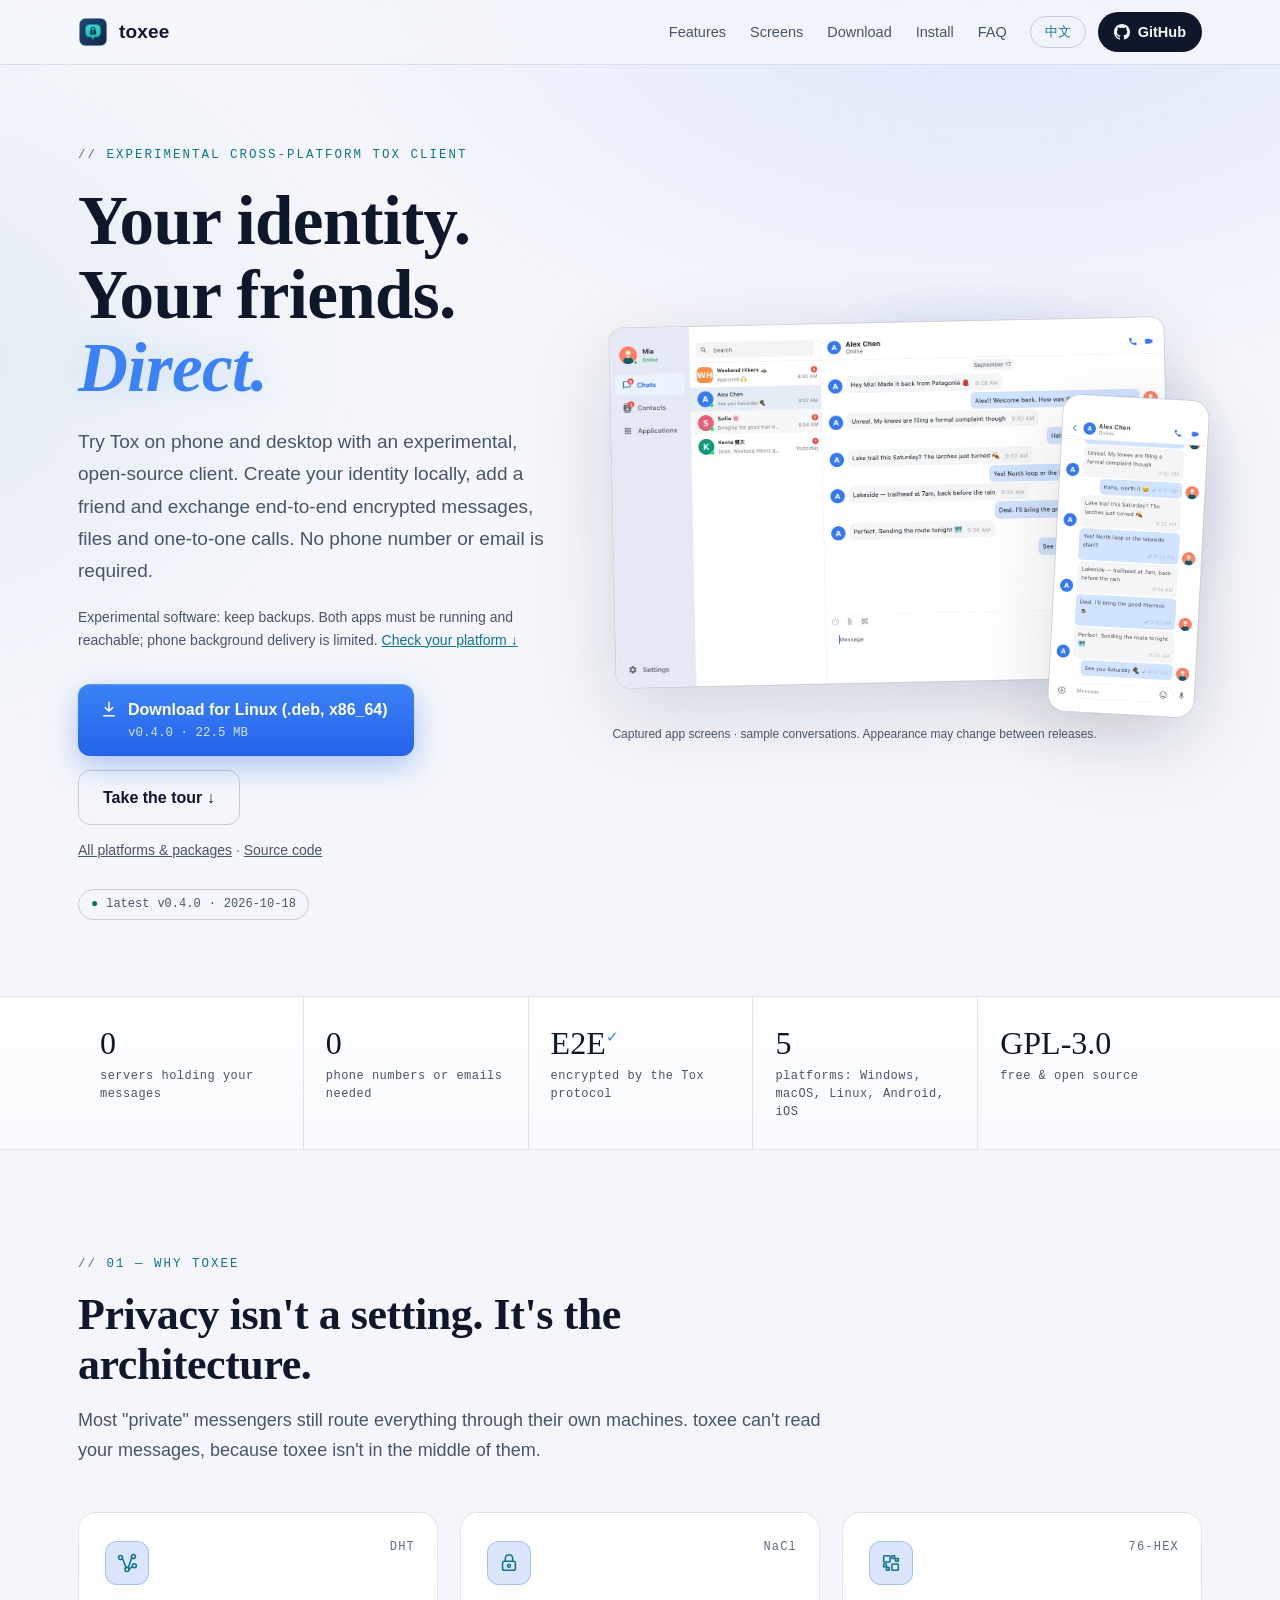
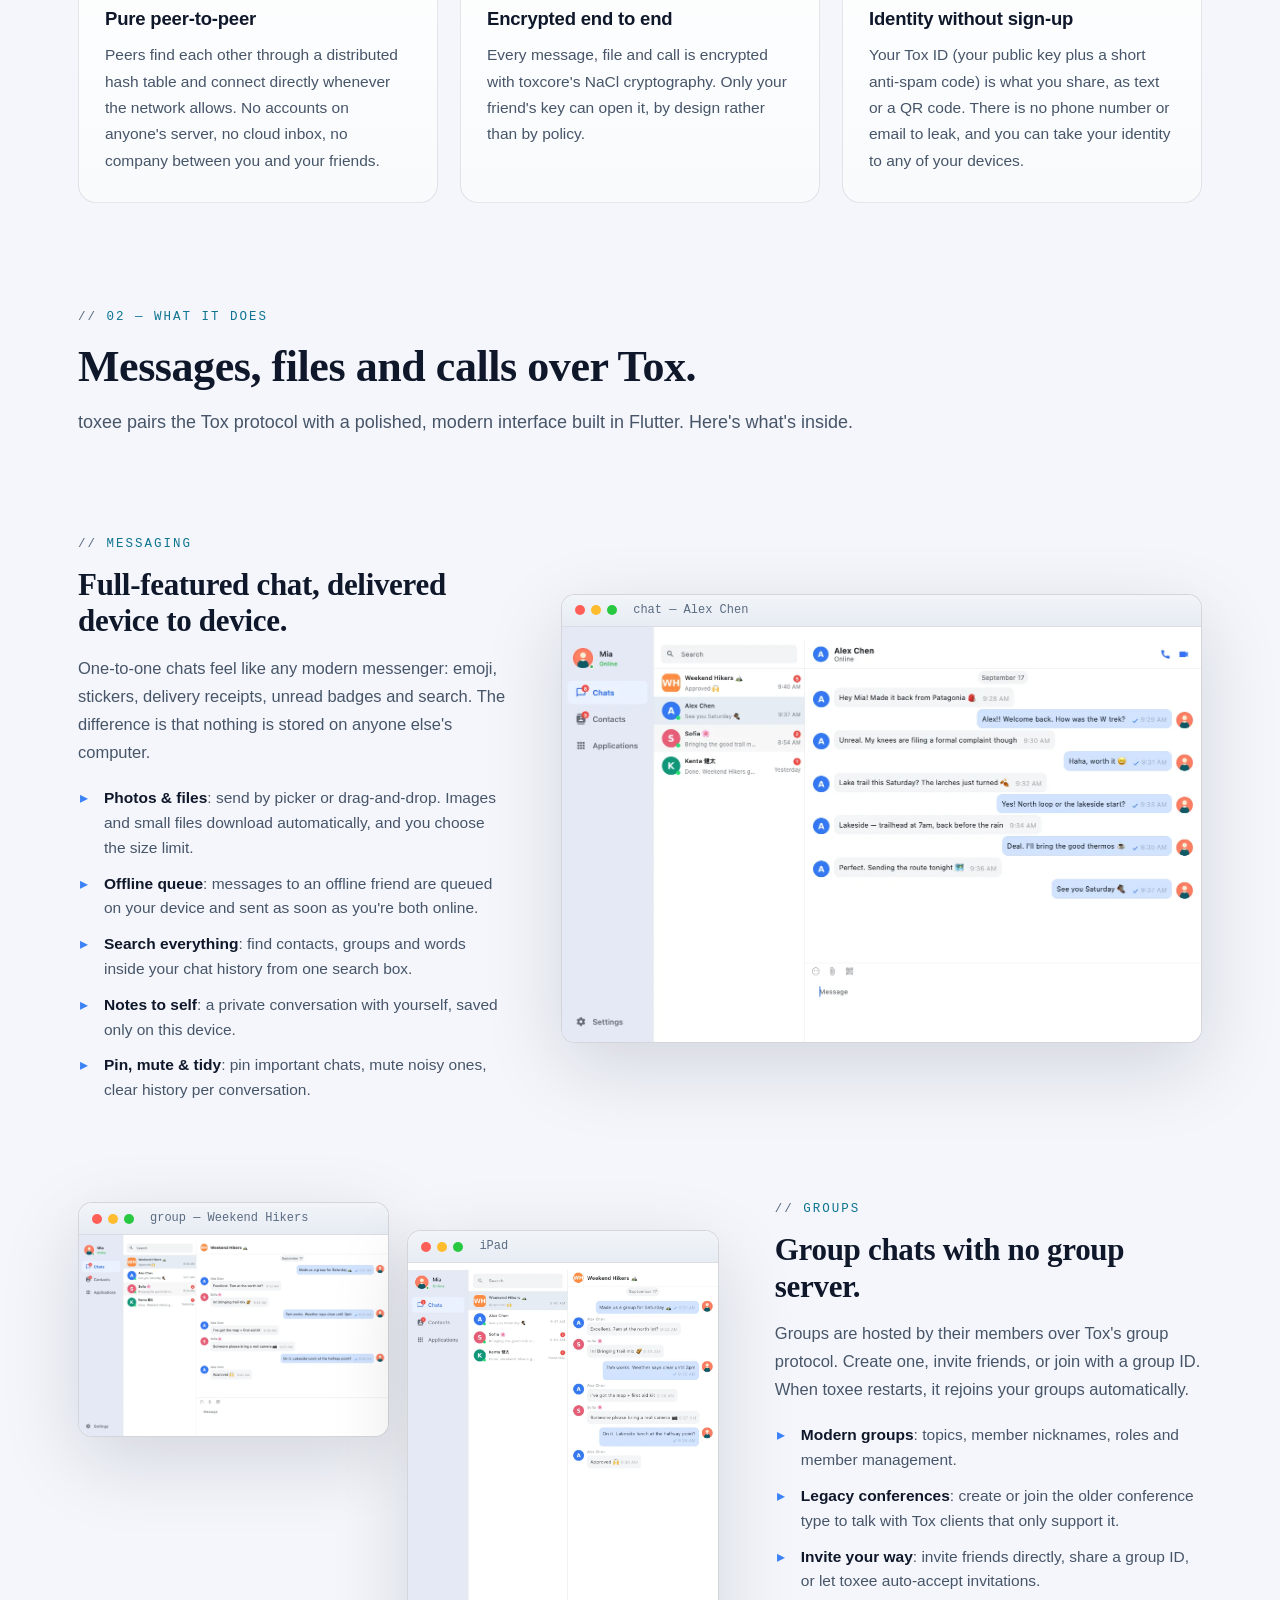
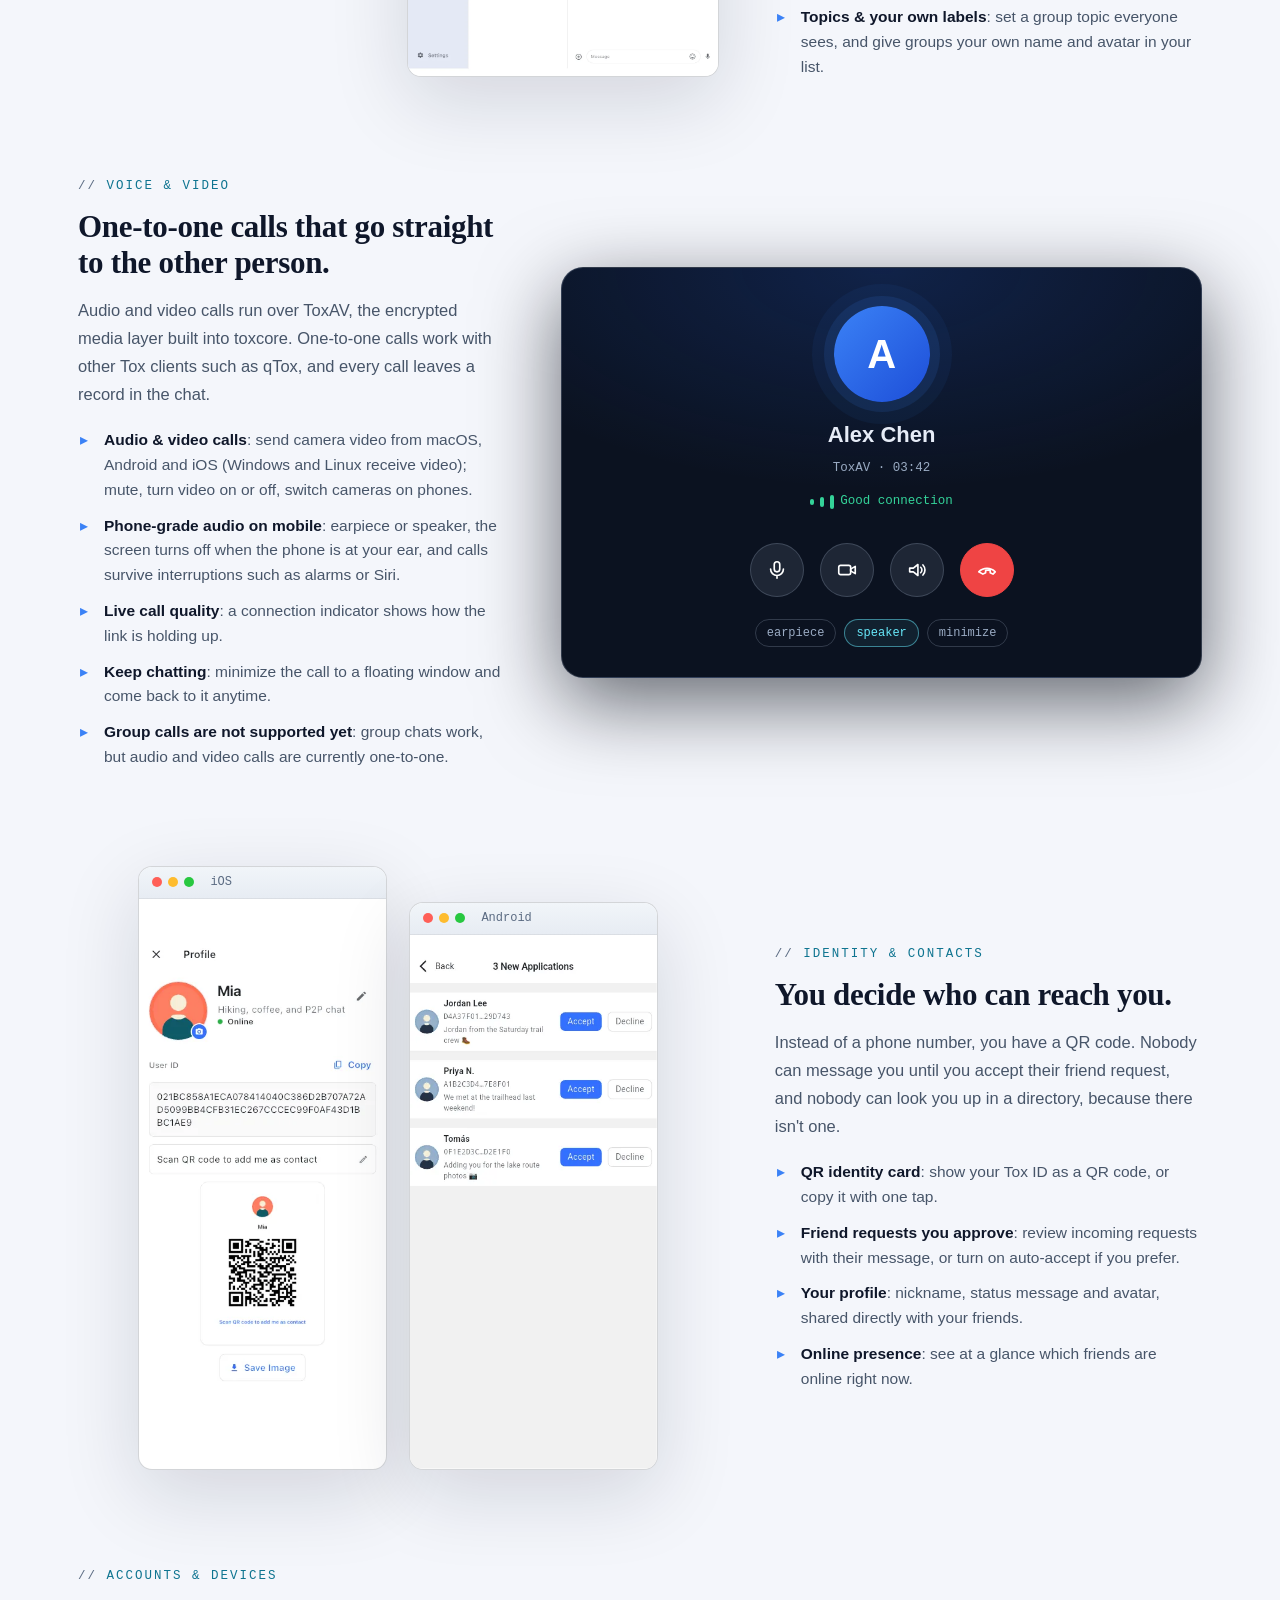
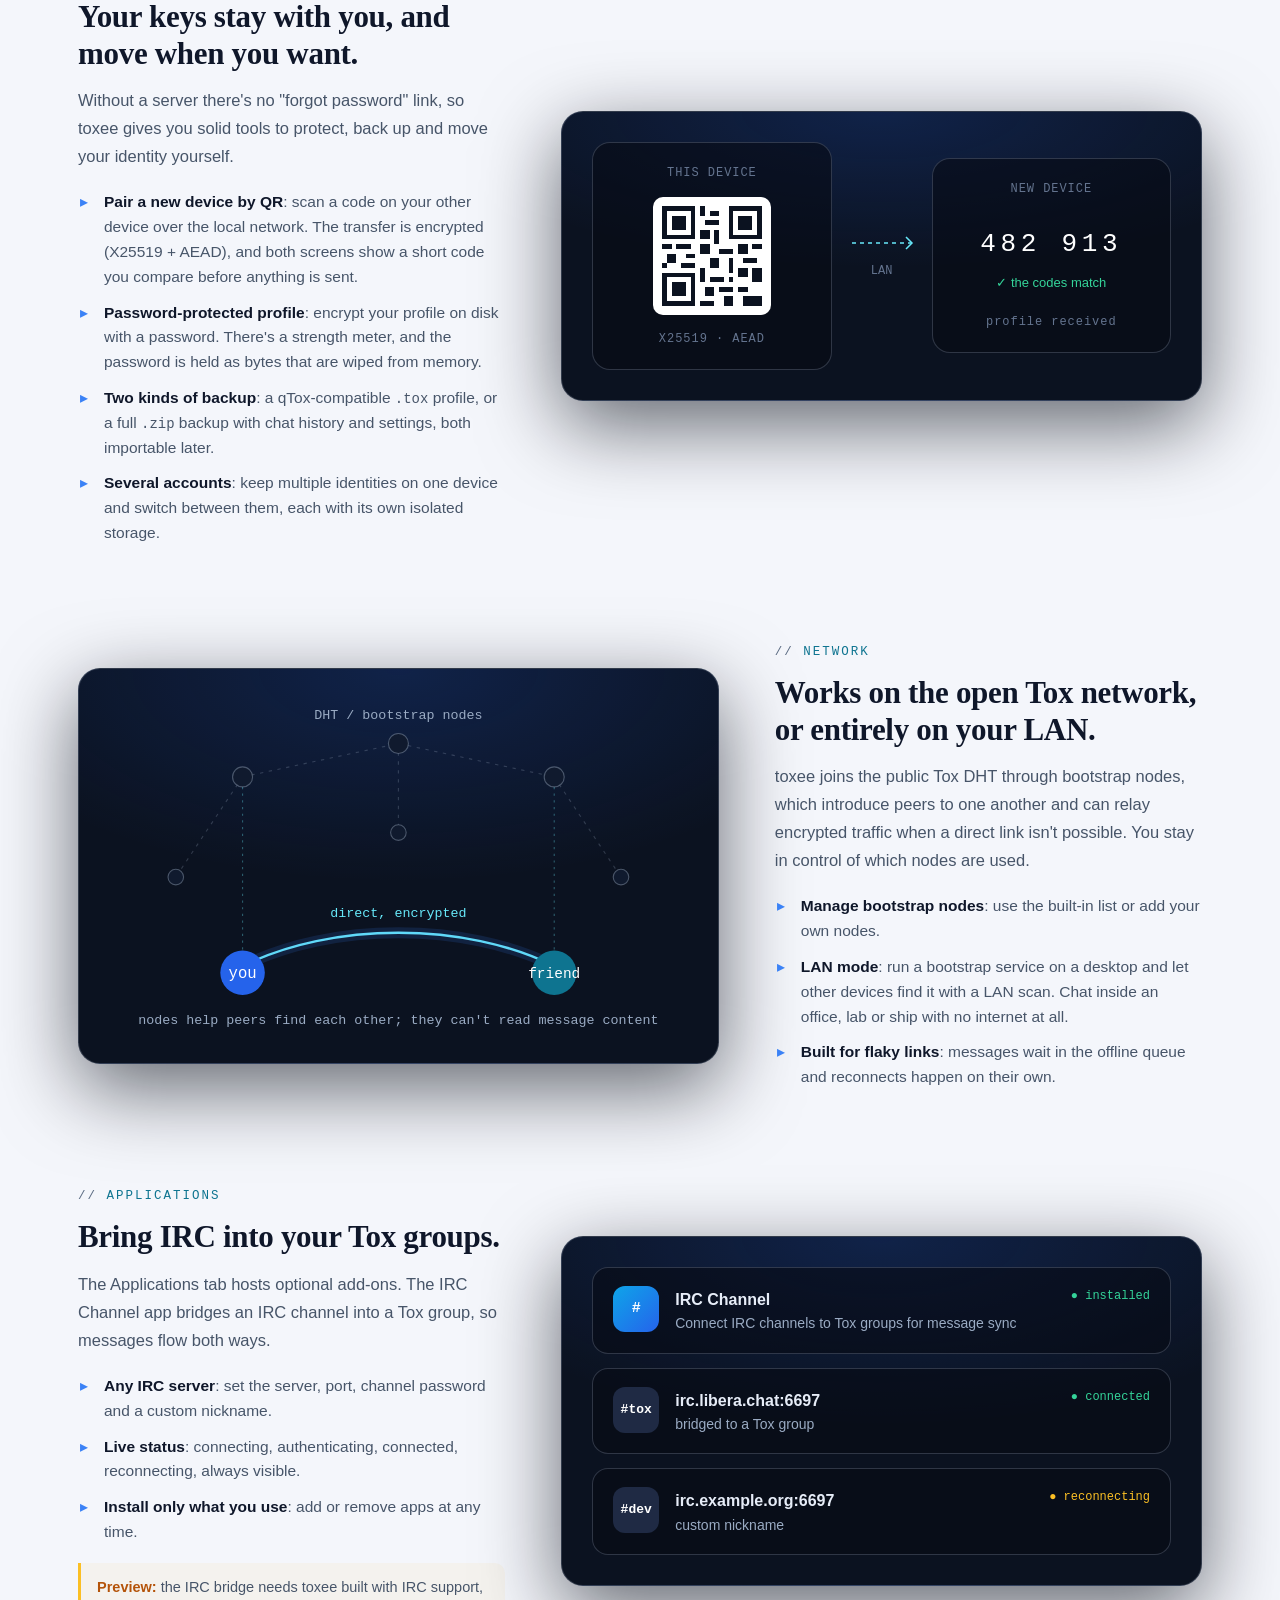
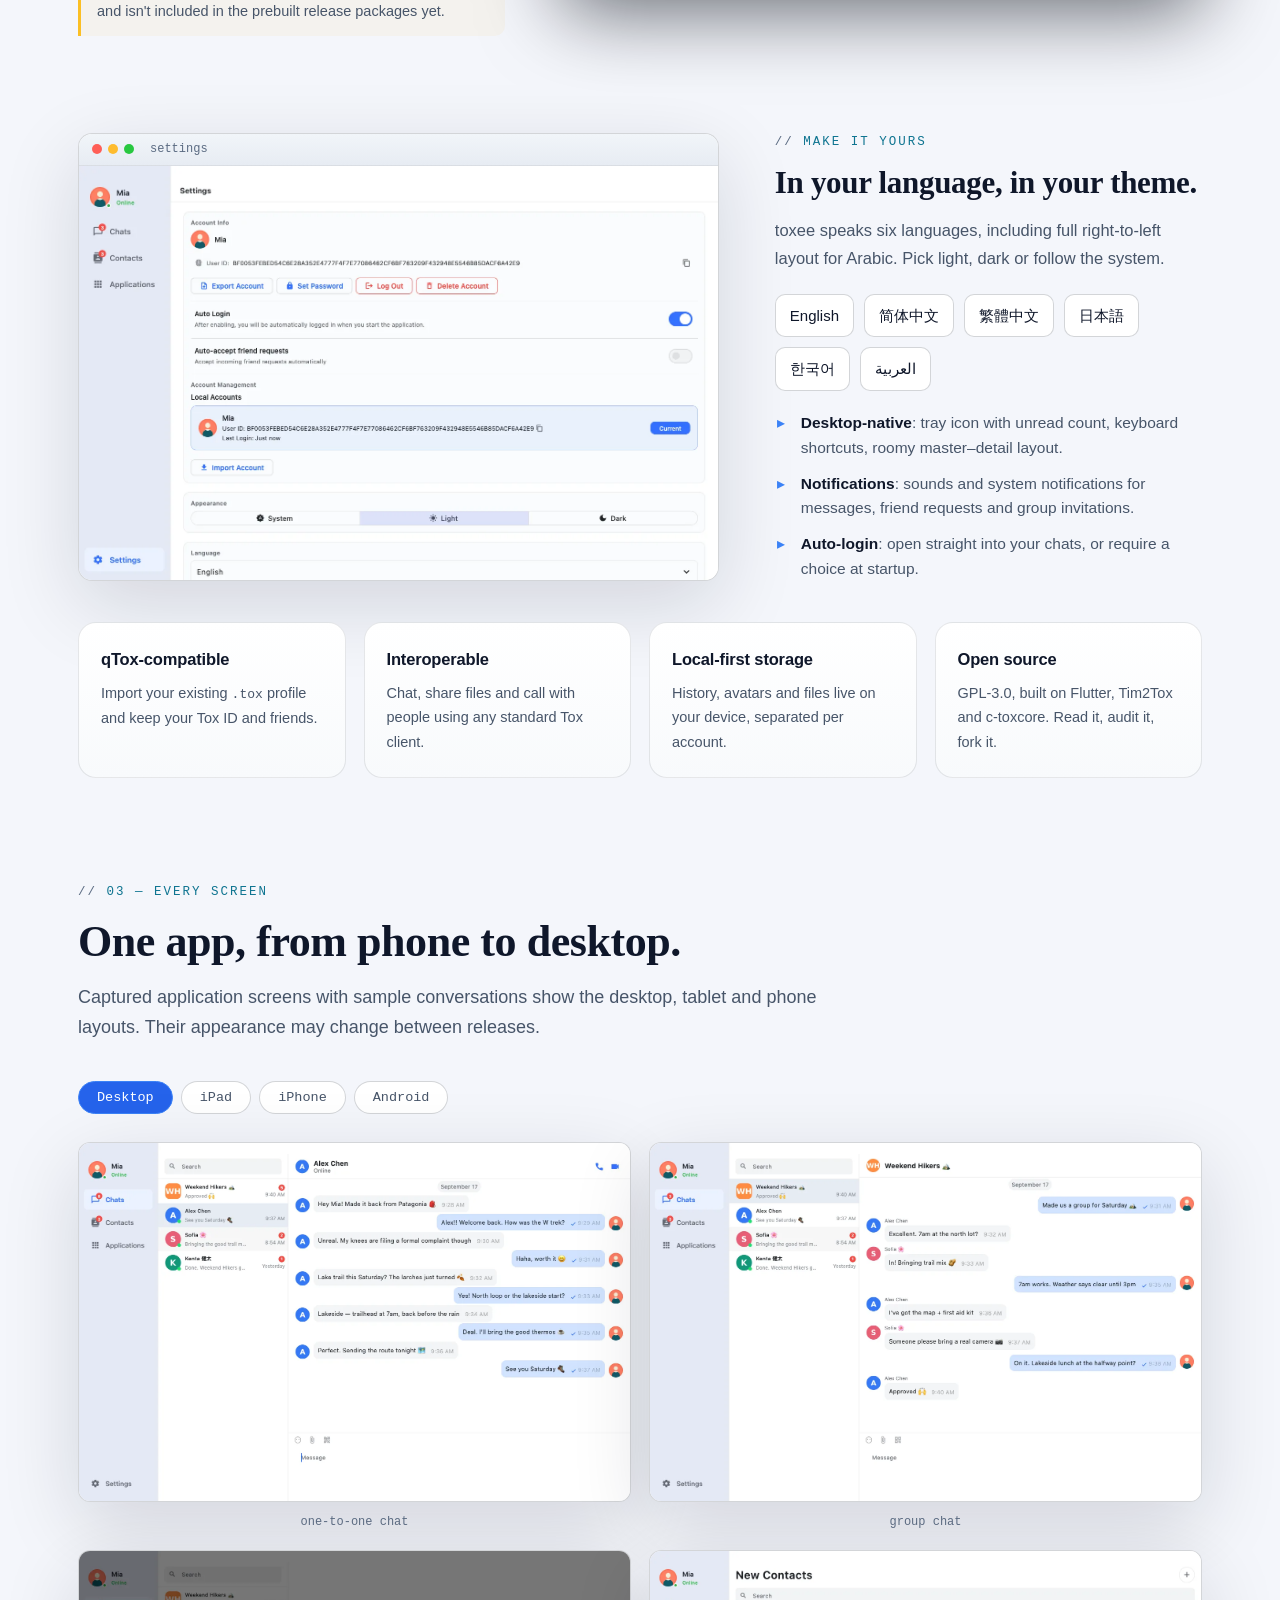
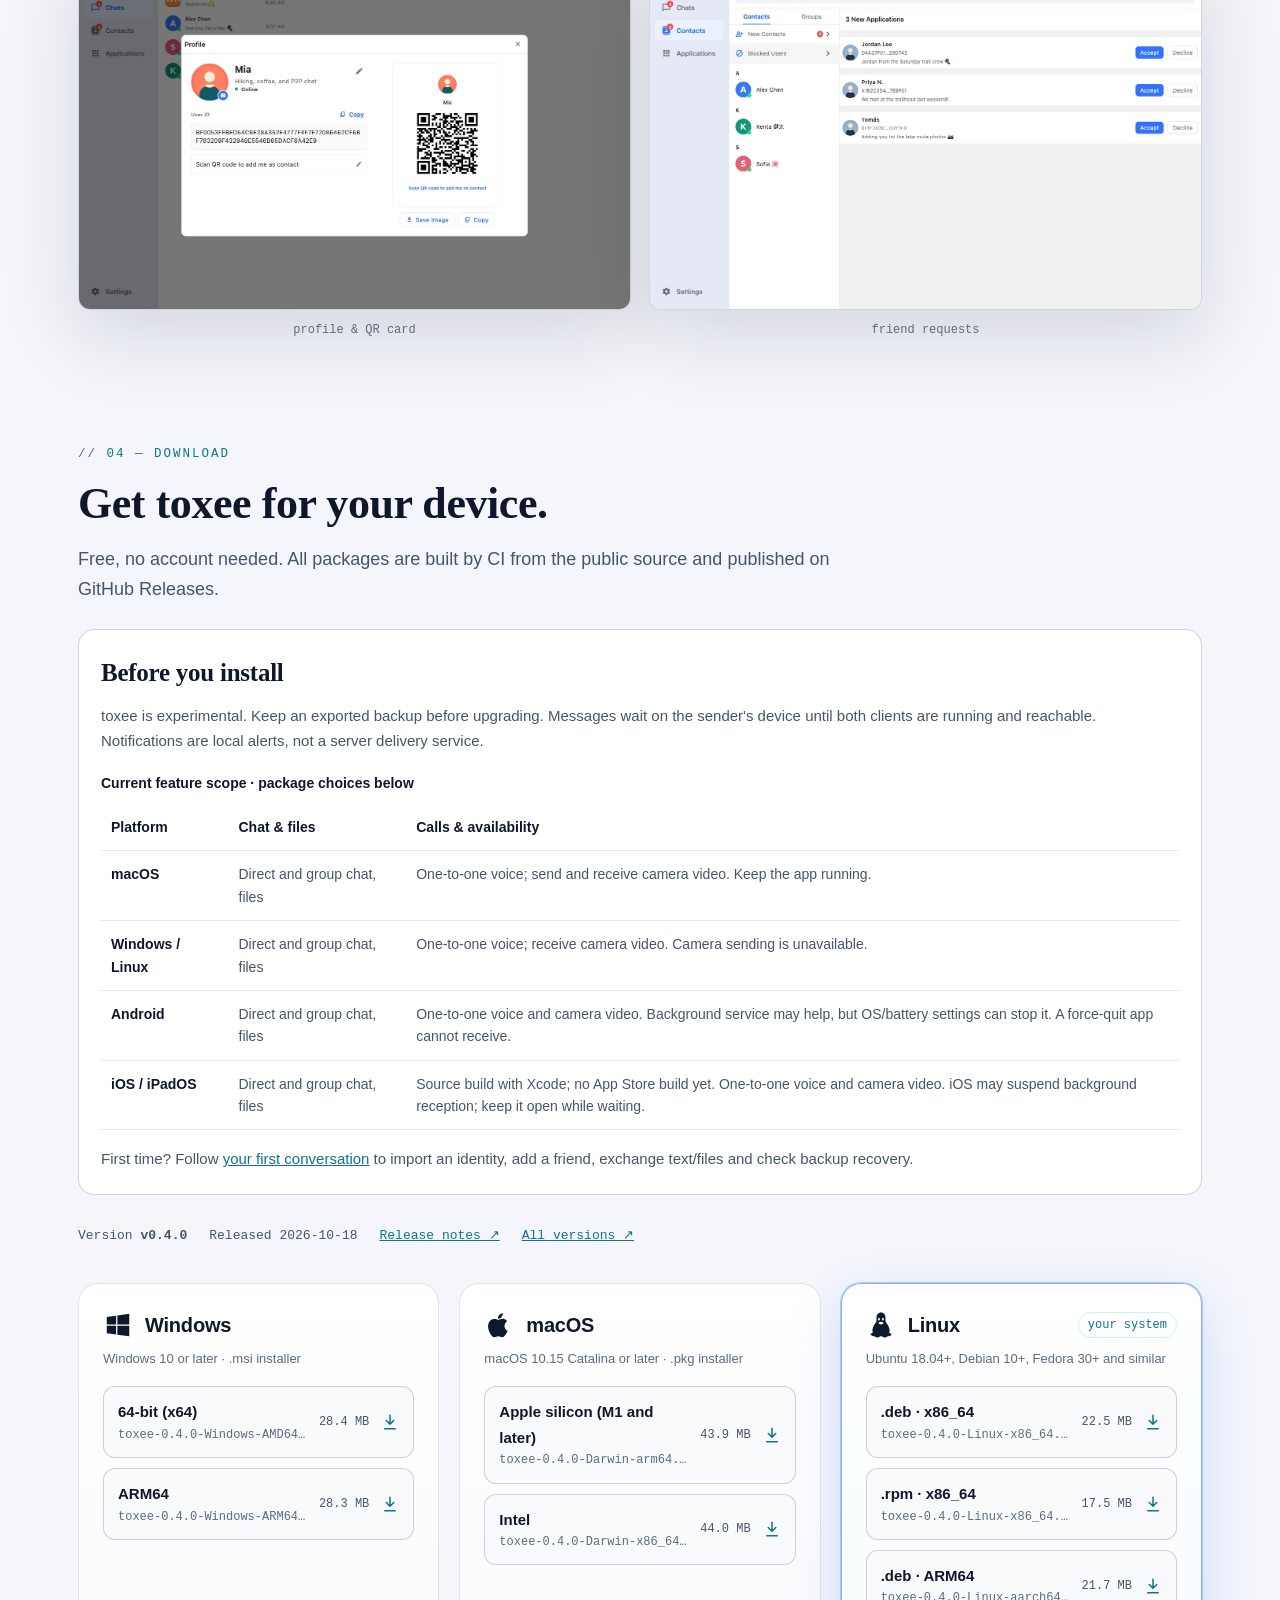
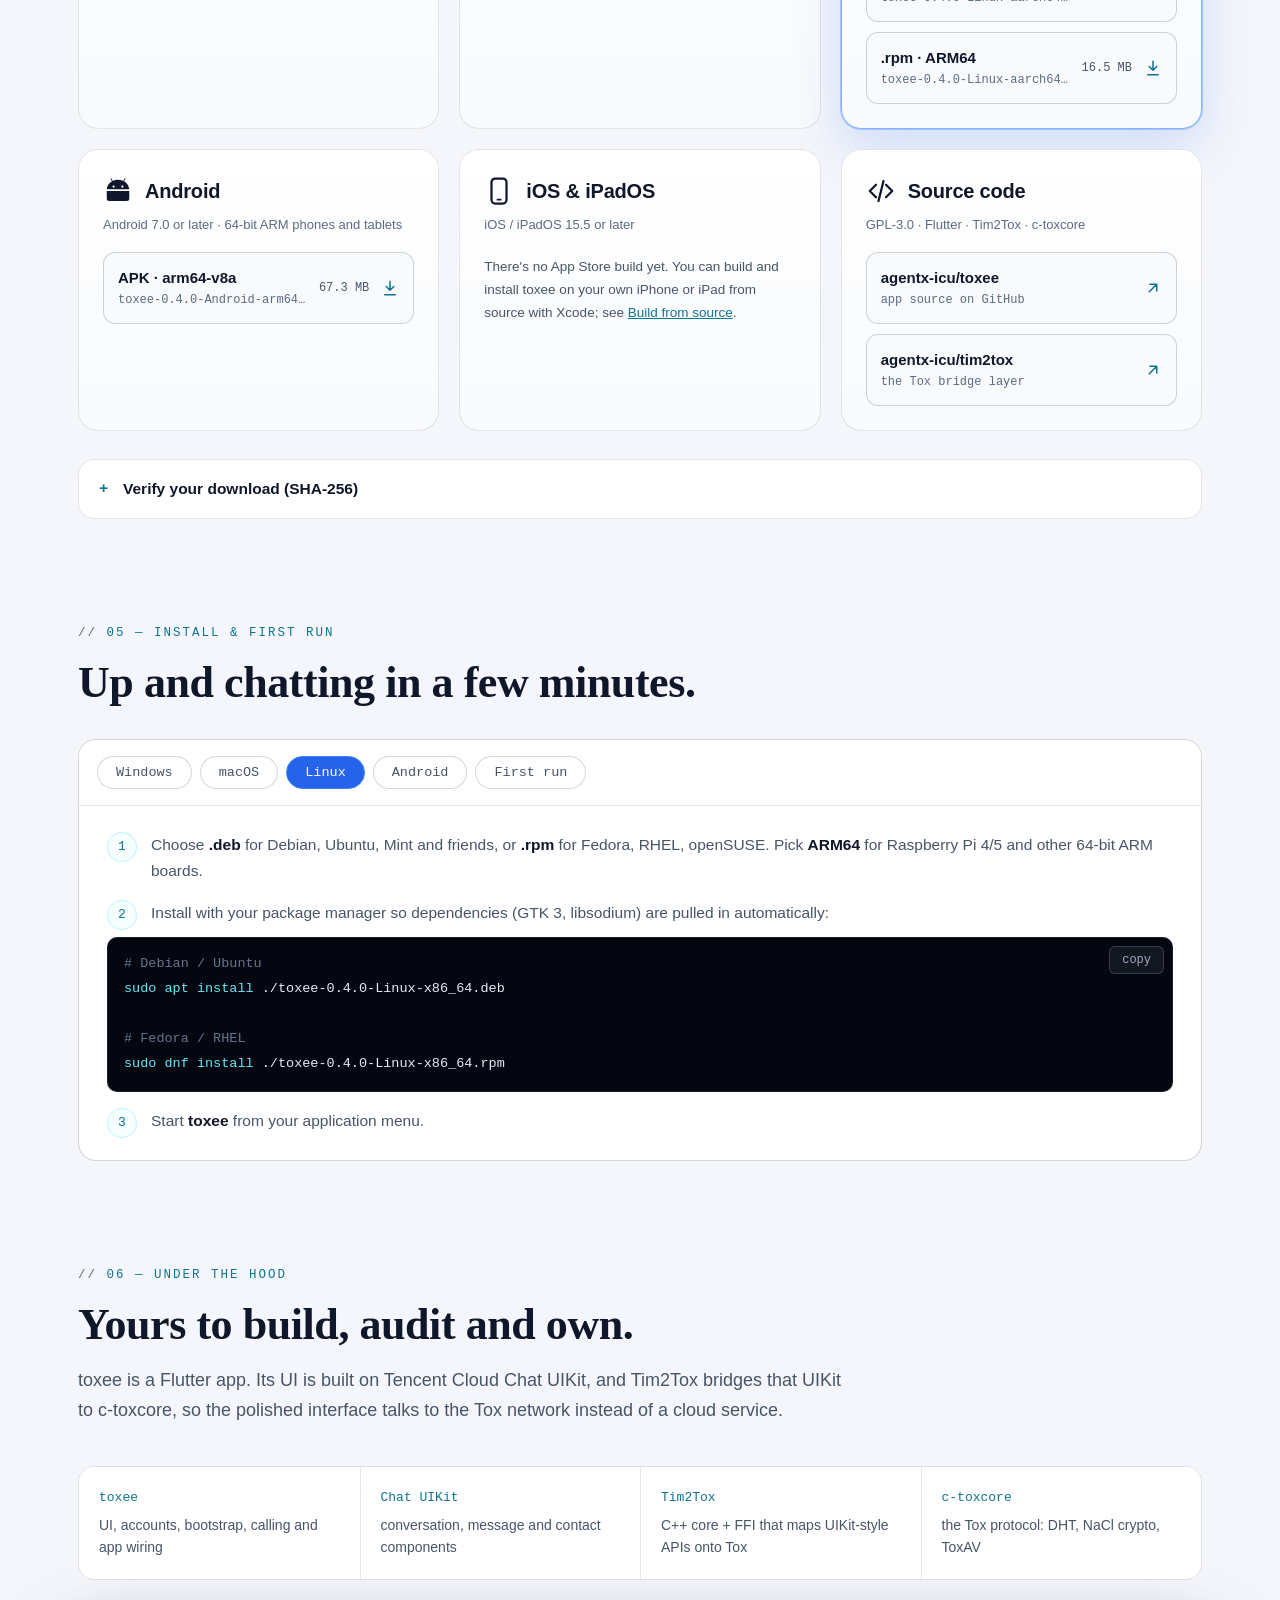
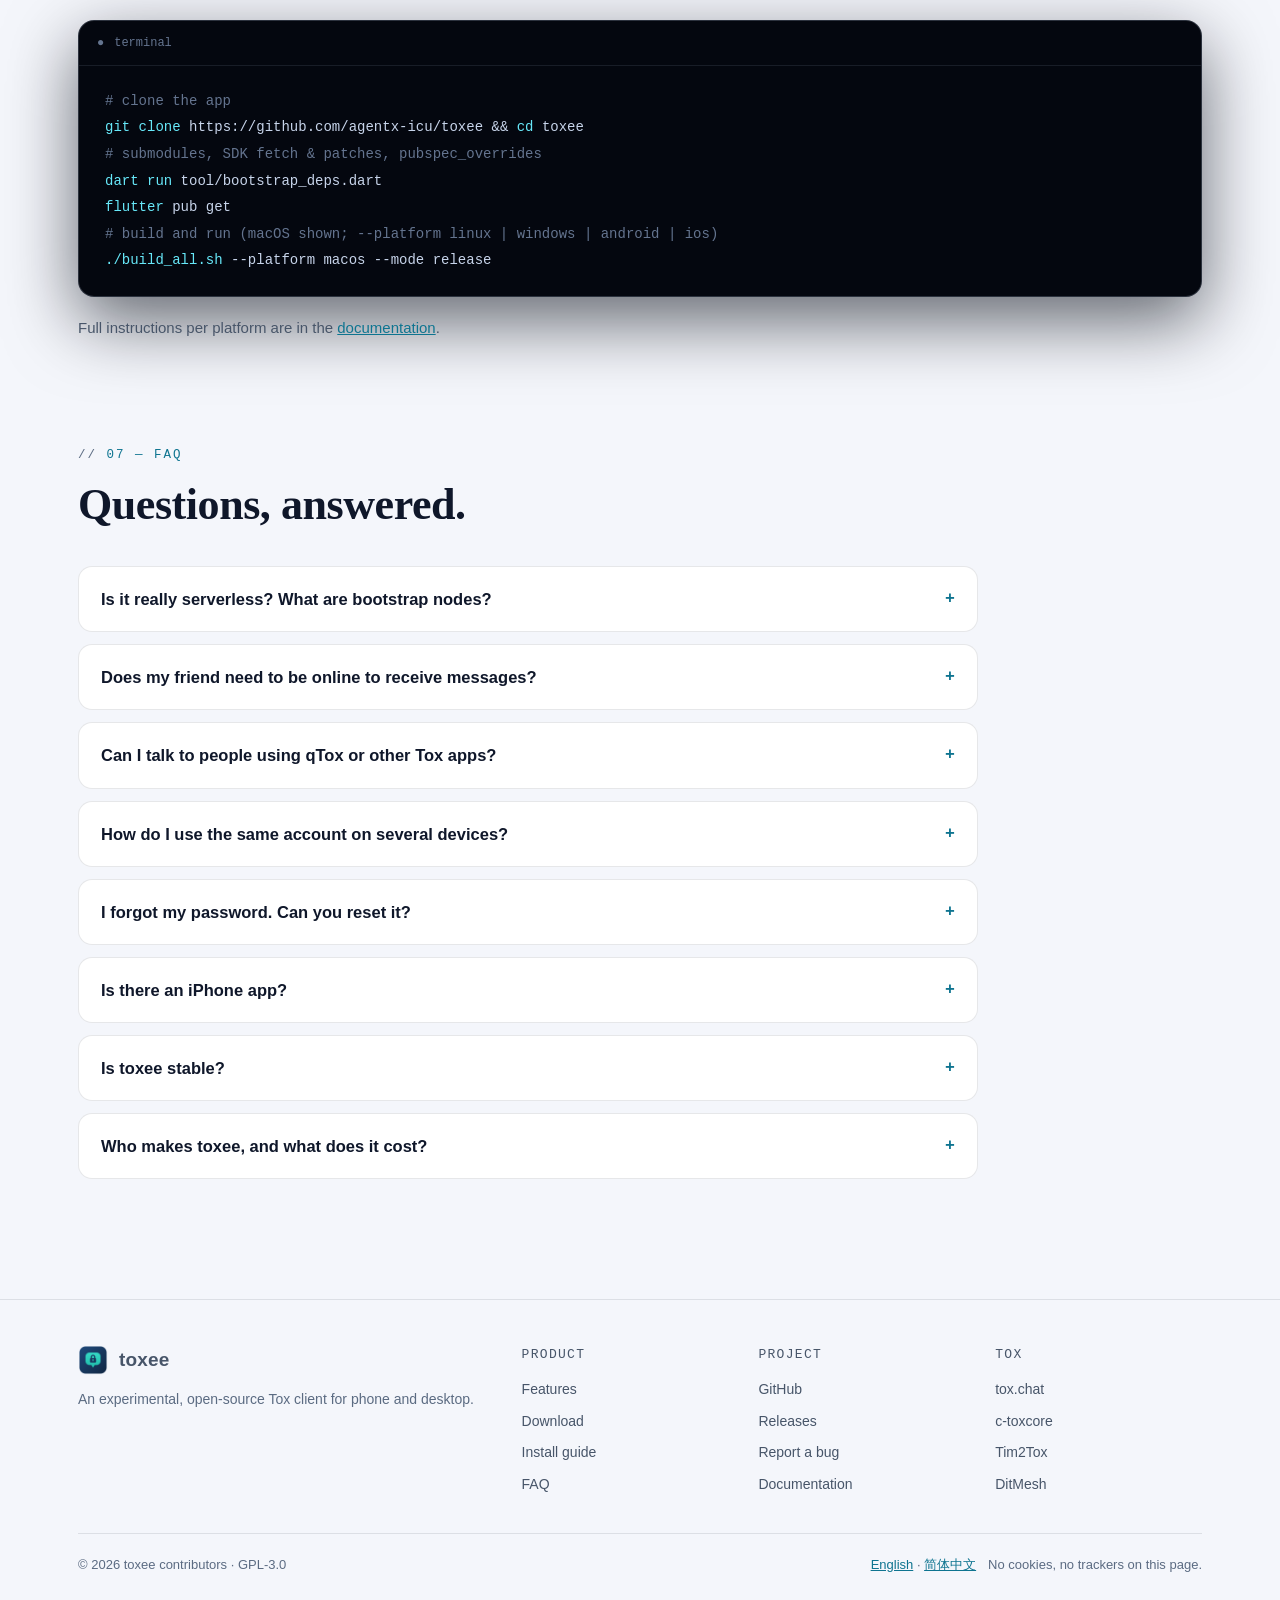
==== commit 8f7b6dcf: "Show captured app UI and experimental client expectations" ====
--- a/en/index.html
+++ b/en/index.html
@@ -4,8 +4,8 @@
 <head>
 <meta charset="utf-8">
 <meta name="viewport" content="width=device-width, initial-scale=1">
-<title>toxee — Serverless, private, peer-to-peer chat</title>
-<meta name="description" content="toxee is a free, open-source chat app for the Tox peer-to-peer network. No servers, no phone number, end-to-end encrypted messages, files, groups and calls on Windows, macOS, Linux, Android and iOS.">
+<title>toxee — Experimental cross-platform Tox chat</title>
+<meta name="description" content="toxee is an experimental, open-source Tox client for phone and desktop. Exchange encrypted messages, files and one-to-one calls. Both clients must be running and reachable.">
 <meta name="theme-color" content="#f4f6fb" media="(prefers-color-scheme: light)">
 <meta name="theme-color" content="#070b14" media="(prefers-color-scheme: dark)">
 <link rel="canonical" href="https://toxee.agentx.icu/en/">
@@ -16,8 +16,8 @@
 <link rel="apple-touch-icon" href="../assets/img/app_icon.png">
 <meta property="og:type" content="website">
 <meta property="og:url" content="https://toxee.agentx.icu/en/">
-<meta property="og:title" content="toxee — Serverless. Private. Yours.">
-<meta property="og:description" content="A modern chat client for the Tox P2P network. No servers, no phone numbers, end-to-end encrypted.">
+<meta property="og:title" content="toxee — Experimental Tox chat for phone and desktop">
+<meta property="og:description" content="An experimental cross-platform Tox client. Local identities, encrypted conversations, and clear platform limits.">
 <meta property="og:image" content="https://toxee.agentx.icu/assets/img/en/og.jpg">
 <meta property="og:image:width" content="1200">
 <meta property="og:image:height" content="630">
@@ -29,7 +29,7 @@
   "name": "toxee",
   "url": "https://toxee.agentx.icu/en/",
   "inLanguage": "en",
-  "description": "A free, open-source chat app for the Tox peer-to-peer network. No servers and no phone number; end-to-end encrypted messages, files, groups and calls.",
+  "description": "An experimental, open-source client for the Tox peer-to-peer network. Local identities, encrypted messages, files and one-to-one calls.",
   "applicationCategory": "CommunicationApplication",
   "operatingSystem": "Windows, macOS, Linux, Android, iOS",
   "softwareVersion": "0.4.0",
@@ -88,12 +88,13 @@
 <header class="hero" id="top">
   <div class="wrap hero-grid">
     <div>
-      <div class="eyebrow rise d1"><span class="en">peer-to-peer messenger — no middlemen</span><span class="zh">点对点通讯 — 没有中间人</span></div>
-      <h1 class="rise d2"><span class="en">Serverless.<br>Private.<br><em>Yours.</em></span><span class="zh">无服务器。<br>真隐私。<br><em>属于你。</em></span></h1>
+      <div class="eyebrow rise d1"><span class="en">experimental cross-platform Tox client</span><span class="zh">实验性跨平台 Tox 客户端</span></div>
+      <h1 class="rise d2"><span class="en">Your identity.<br>Your friends.<br><em>Direct.</em></span><span class="zh">你的身份。<br>你的朋友。<br><em>点对点。</em></span></h1>
       <p class="lead rise d3">
-        <span class="en">toxee is a free, open-source chat app for the Tox network. Messages, files and calls travel peer to peer, end-to-end encrypted. There is no central server holding your account or messages that could be breached, subpoenaed or shut down, and you don't need a phone number or an email address.</span>
-        <span class="zh">toxee 是一款基于 Tox 网络的免费开源聊天应用。消息、文件与通话在设备之间点对点传输，全程端到端加密——没有存放你账号和消息、可被入侵、调取或关停的中心服务器，也不需要手机号或邮箱。</span>
+        <span class="en">Try Tox on phone and desktop with an experimental, open-source client. Create your identity locally, add a friend and exchange end-to-end encrypted messages, files and one-to-one calls. No phone number or email is required.</span>
+        <span class="zh">用实验性开源客户端，在手机和桌面体验 Tox。本地创建身份、添加一位朋友，互发端到端加密的消息与文件，尝试一对一通话。无需手机号或邮箱。</span>
       </p>
+      <p class="hero-expectations rise d4"><span class="en">Experimental software: keep backups. Both apps must be running and reachable; phone background delivery is limited. <a href="#before-download">Check your platform ↓</a></span><span class="zh">实验性软件，请保留备份。双方需要同时运行且网络可达，手机后台收信存在限制。<a href="#before-download">先看平台范围 ↓</a></span></p>
       <div class="cta-row rise d4">
         <a class="btn btn-blue btn-dl" id="hero-dl" href="#download">
           <span class="row">
@@ -111,14 +112,21 @@
       </div>
       <a class="badge rise d5" data-release-link href="https://github.com/agentx-icu/toxee/releases/tag/v0.4.0"><b aria-hidden="true">●</b><span class="en">latest</span><span class="zh">最新版本</span> <span data-version>v0.4.0</span> · <span data-release-date>2026-10-18</span></a>
     </div>
-    <div class="hero-shot rise d3">
+    <figure class="hero-shot rise d3">
       <div class="frame">
-        <img data-shot="quiet-modern.webp" src="../assets/img/en/quiet-modern.webp" width="1586" height="992" fetchpriority="high"
-             data-alt-en="toxee on desktop and mobile: a conversation list and a chat window side by side"
-             data-alt-zh="toxee 桌面端与手机端：会话列表与聊天窗口并排"
-             alt="toxee on desktop and mobile: a conversation list and a chat window side by side">
-      </div>
-    </div>
+        <img data-shot="desktop/c2c.webp" src="../assets/img/en/desktop/c2c.webp" width="1400" height="909" fetchpriority="high"
+             data-alt-en="Captured toxee desktop application showing a sample one-to-one conversation"
+             data-alt-zh="toxee 桌面应用实拍界面，展示示例单聊"
+             alt="Captured toxee desktop application showing a sample one-to-one conversation">
+      </div>
+      <div class="frame hero-phone">
+        <img data-shot="ios/c2c.webp" src="../assets/img/en/ios/c2c.webp" width="402" height="874"
+             data-alt-en="Captured toxee iPhone application showing the sample conversation"
+             data-alt-zh="toxee iPhone 应用实拍界面，展示同一示例会话"
+             alt="Captured toxee iPhone application showing the sample conversation">
+      </div>
+      <figcaption><span class="en">Captured app screens · sample conversations. Appearance may change between releases.</span><span class="zh">应用实拍界面 · 示例会话，外观可能随版本变化。</span></figcaption>
+    </figure>
   </div>
 
   <div class="stats">
@@ -170,7 +178,7 @@
   <div class="wrap">
     <div class="sec-head">
       <div class="eyebrow"><span class="en">02 — what it does</span><span class="zh">02 — 功能详解</span></div>
-      <h2><span class="en">Everything you expect from a chat app, minus the server.</span><span class="zh">聊天应用该有的都有，唯独没有服务器。</span></h2>
+      <h2><span class="en">Messages, files and calls over Tox.</span><span class="zh">通过 Tox 互发消息、文件和通话。</span></h2>
       <p><span class="en">toxee pairs the Tox protocol with a polished, modern interface built in Flutter. Here's what's inside.</span><span class="zh">toxee 把 Tox 协议与基于 Flutter 的精致现代界面结合在一起。下面逐一介绍。</span></p>
     </div>
 
@@ -419,7 +427,7 @@
     <div class="sec-head">
       <div class="eyebrow"><span class="en">03 — every screen</span><span class="zh">03 — 每一块屏幕</span></div>
       <h2><span class="en">One app, from phone to desktop.</span><span class="zh">一个应用，从手机到桌面。</span></h2>
-      <p><span class="en">The same Flutter codebase adapts to each form factor: a master–detail layout on desktop and tablet, a focused one-handed layout on phones.</span><span class="zh">同一套 Flutter 代码适配各种尺寸：桌面与平板是主从分栏布局，手机是专注的单手布局。</span></p>
+      <p><span class="en">Captured application screens with sample conversations show the desktop, tablet and phone layouts. Their appearance may change between releases.</span><span class="zh">应用实拍界面使用示例会话，展示桌面、平板和手机布局，外观可能随版本变化。</span></p>
     </div>
     <div class="tabs" role="tablist" aria-label="Platform">
       <button class="tab" role="tab" aria-selected="true" aria-controls="g-desktop" id="t-desktop" data-key="desktop" type="button"><span class="en">Desktop</span><span class="zh">桌面</span></button>
@@ -463,6 +471,23 @@
       <div class="eyebrow"><span class="en">04 — download</span><span class="zh">04 — 下载</span></div>
       <h2><span class="en">Get toxee for your device.</span><span class="zh">为你的设备下载 toxee。</span></h2>
       <p><span class="en">Free, no account needed. All packages are built by CI from the public source and published on GitHub Releases.</span><span class="zh">免费，无需注册。所有安装包都由 CI 从公开源码构建，发布在 GitHub Releases。</span></p>
+    </div>
+    <div class="download-expectations" id="before-download">
+      <h3><span class="en">Before you install</span><span class="zh">安装前先了解</span></h3>
+      <p><span class="en">toxee is experimental. Keep an exported backup before upgrading. Messages wait on the sender's device until both clients are running and reachable. Notifications are local alerts, not a server delivery service.</span><span class="zh">toxee 仍为实验性软件，升级前请保留导出的备份。双方同时运行且网络可达后才能投递，等待中的消息保存在发送方设备上。通知是本地提醒，不是服务器代收服务。</span></p>
+      <div class="platform-scroll" role="region" tabindex="0" aria-labelledby="platform-scope-caption">
+        <table class="platform-scope">
+          <caption id="platform-scope-caption"><span class="en">Current feature scope · package choices below</span><span class="zh">当前功能范围 · 安装包选择见下方</span></caption>
+          <thead><tr><th scope="col"><span class="en">Platform</span><span class="zh">平台</span></th><th scope="col"><span class="en">Chat &amp; files</span><span class="zh">聊天与文件</span></th><th scope="col"><span class="en">Calls &amp; availability</span><span class="zh">通话与接收条件</span></th></tr></thead>
+          <tbody>
+            <tr><th scope="row">macOS</th><td><span class="en">Direct and group chat, files</span><span class="zh">单聊、群聊与文件</span></td><td><span class="en">One-to-one voice; send and receive camera video. Keep the app running.</span><span class="zh">一对一语音，可收发摄像头画面。需要保持应用运行。</span></td></tr>
+            <tr><th scope="row">Windows / Linux</th><td><span class="en">Direct and group chat, files</span><span class="zh">单聊、群聊与文件</span></td><td><span class="en">One-to-one voice; receive camera video. Camera sending is unavailable.</span><span class="zh">一对一语音，可接收摄像头画面；不能发送摄像头画面。</span></td></tr>
+            <tr><th scope="row">Android</th><td><span class="en">Direct and group chat, files</span><span class="zh">单聊、群聊与文件</span></td><td><span class="en">One-to-one voice and camera video. Background service may help, but OS/battery settings can stop it. A force-quit app cannot receive.</span><span class="zh">一对一语音与摄像头画面。后台服务有助于保活，系统与电池设置仍可能将其停止；强制退出后无法接收。</span></td></tr>
+            <tr><th scope="row">iOS / iPadOS</th><td><span class="en">Direct and group chat, files</span><span class="zh">单聊、群聊与文件</span></td><td><span class="en">Source build with Xcode; no App Store build yet. One-to-one voice and camera video. iOS may suspend background reception; keep it open while waiting.</span><span class="zh">需要 Xcode 源码构建，尚无 App Store 版本。一对一语音与摄像头画面；iOS 可能挂起后台收信，等待时请保持前台。</span></td></tr>
+          </tbody>
+        </table>
+      </div>
+      <p><span class="en">First time? Follow <a href="https://github.com/agentx-icu/toxee/blob/master/doc/first-chat.md">your first conversation</a> to import an identity, add a friend, exchange text/files and check backup recovery.</span><span class="zh">第一次使用？按<a href="https://github.com/agentx-icu/toxee/blob/master/doc/first-chat.zh-CN.md">第一次聊天</a>导入身份、添加好友、互发文字与文件，再核对备份恢复。</span></p>
     </div>
     <div class="dl-meta">
       <span><span class="en">Version</span><span class="zh">版本</span> <b data-version>v0.4.0</b></span>
@@ -633,7 +658,7 @@
         <ol class="steps">
           <li><span class="en">Download the <b>APK</b> on your phone (or transfer it from your computer).</span><span class="zh">在手机上下载 <b>APK</b>（或从电脑传到手机）。</span></li>
           <li><span class="en">Open it. If Android asks, allow your browser or file manager to <b>install unknown apps</b> for this one install.</span><span class="zh">打开它。若系统提示，允许浏览器或文件管理器<b>安装未知应用</b>。</span></li>
-          <li><span class="en">After install, allow <b>notifications</b> so messages and incoming calls can reach you, and consider exempting toxee from battery optimization so it stays connected.</span><span class="zh">安装后请允许<b>通知</b>，以便接收消息和来电；建议将 toxee 加入电池优化白名单，保持在线连接。</span></li>
+          <li><span class="en">After install, allow <b>notifications</b> if you want local message and call alerts. Background service and battery settings can help maintain a connection, but cannot guarantee delivery or wake a force-quit app.</span><span class="zh">安装后可允许<b>通知</b>，显示本地消息与来电提示。后台服务与电池设置有助于保活，但不能保证投递，也无法唤醒被强制退出的应用。</span></li>
         </ol>
         <div class="term"><i># or sideload with adb</i>
 <b>adb install</b> <span data-file="Android-arm64.apk">toxee-0.4.0-Android-arm64.apk</span></div>
@@ -644,7 +669,7 @@
           <li><span class="en"><b>Create an account.</b> Choose a nickname and, ideally, a password. Your Tox ID is generated on your device; nothing is registered anywhere.</span><span class="zh"><b>创建账号。</b>填写昵称，建议同时设置密码。Tox ID 在你的设备上本地生成，不会注册到任何地方。</span></li>
           <li><span class="en"><b>Or bring an existing one.</b> Import a <code>.tox</code> profile from qTox or another client, restore a toxee <code>.zip</code> backup, or pair from a device that already has your account.</span><span class="zh"><b>或沿用已有账号。</b>导入 qTox 等客户端的 <code>.tox</code> 资料、恢复 toxee 的 <code>.zip</code> 备份，或从已登录的设备扫码配对。</span></li>
           <li><span class="en"><b>Share your ID.</b> Open your profile and show the QR code, or copy the 76-character Tox ID and send it to a friend.</span><span class="zh"><b>分享你的 ID。</b>打开个人资料展示二维码，或复制 76 位 Tox ID 发给朋友。</span></li>
-          <li><span class="en"><b>Add friends.</b> Paste or scan their Tox ID with a short message. They'll appear online as soon as they accept.</span><span class="zh"><b>添加好友。</b>粘贴或扫描对方的 Tox ID 并附上留言，对方通过后即会显示在线。</span></li>
+          <li><span class="en"><b>Add friends.</b> Paste or scan their Tox ID with a short message. After acceptance, keep both clients open and wait for the peer connection.</span><span class="zh"><b>添加好友。</b>粘贴或扫描对方的 Tox ID 并附上留言，对方通过后，保持两个客户端打开并等待连接。</span></li>
           <li><span class="en"><b>Back up.</b> Export your account in Settings and keep it somewhere safe. Without a server, a backup is the only way to recover your identity.</span><span class="zh"><b>做好备份。</b>在设置中导出账号并妥善保存。没有服务器，备份是找回身份的唯一途径。</span></li>
         </ol>
         <div class="callout"><b><span class="en">Heads-up:</span><span class="zh">提示：</span></b> <span class="en">toxee is experimental software. Behaviour may change between releases. Please report bugs and rough edges on <a href="https://github.com/agentx-icu/toxee/issues" rel="noopener">GitHub Issues</a>.</span><span class="zh">toxee 仍处于实验阶段，各版本间行为可能变化。欢迎在 <a href="https://github.com/agentx-icu/toxee/issues" rel="noopener">GitHub Issues</a> 反馈问题与建议。</span></div>
@@ -736,7 +761,7 @@
     <div class="foot">
       <div>
         <a class="brand" href="#top"><img src="../assets/img/app_icon.png" alt="" width="30" height="30"><span>toxee</span></a>
-        <p class="blurb"><span class="en">A modern, open-source client for the Tox peer-to-peer network.</span><span class="zh">Tox 点对点网络的现代开源客户端。</span></p>
+        <p class="blurb"><span class="en">An experimental, open-source Tox client for phone and desktop.</span><span class="zh">手机与桌面上的实验性开源 Tox 客户端。</span></p>
       </div>
       <div>
         <h4><span class="en">Product</span><span class="zh">产品</span></h4>
--- a/assets/css/site.css
+++ b/assets/css/site.css
@@ -508,3 +508,36 @@
   .foot{grid-template-columns:1fr}
   section{padding-top:80px}
 }
+
+/* Captured app hero and expectations before package selection. */
+.hero-expectations{font-size:14px;line-height:1.65;color:var(--text-dim);margin-top:18px;max-width:42em}
+.hero-shot{padding:0 34px 60px 0}
+.hero-shot .hero-phone{position:absolute;width:25%;right:0;bottom:28px;border-radius:18px;transform:rotate(3deg)}
+.hero-shot figcaption{position:absolute;bottom:0;left:0;right:0;font-size:12px;line-height:1.5;color:var(--text-dim)}
+.download-expectations{margin:24px 0 30px;padding:22px;border:1px solid var(--line-strong);border-radius:var(--r);background:var(--surface)}
+.download-expectations h3{font-size:25px;margin-bottom:8px}
+.download-expectations p{font-size:15px;color:var(--text-dim)}
+.download-expectations p:last-child{margin-top:16px}
+.platform-scroll{overflow-x:auto;margin-top:18px}
+.platform-scope{width:100%;border-collapse:collapse;font-size:14px;line-height:1.6;text-align:left}
+.platform-scope caption{text-align:left;color:var(--text);font-weight:600;margin-bottom:10px}
+.platform-scope th,.platform-scope td{padding:12px 10px;vertical-align:top;border-bottom:1px solid var(--line)}
+.platform-scope th{color:var(--text);font-weight:600}
+.platform-scope td{color:var(--text-dim)}
+.platform-scope tbody th{min-width:118px}
+.platform-scope td:nth-child(2){min-width:148px}
+@media(max-width:600px){
+  .hero-shot{padding:0 22px 64px 0}
+  .hero-shot .hero-phone{width:25%;bottom:34px}
+  .hero-shot figcaption{font-size:11px}
+  .download-expectations{padding:16px}
+  .platform-scope{min-width:580px}
+}
+@media(max-width:600px){
+  /* Keep each platform's reception limits visible without horizontal scrolling. */
+  .platform-scope{min-width:0}
+  .platform-scope thead{position:absolute;width:1px;height:1px;overflow:hidden;clip-path:inset(50%)}
+  .platform-scope tr{display:grid;grid-template-columns:1fr;padding:10px 0;border-bottom:1px solid var(--line)}
+  .platform-scope th,.platform-scope td{display:block;padding:3px 0;border:0;min-width:0}
+  .platform-scope tbody th,.platform-scope td:nth-child(2){min-width:0}
+}
